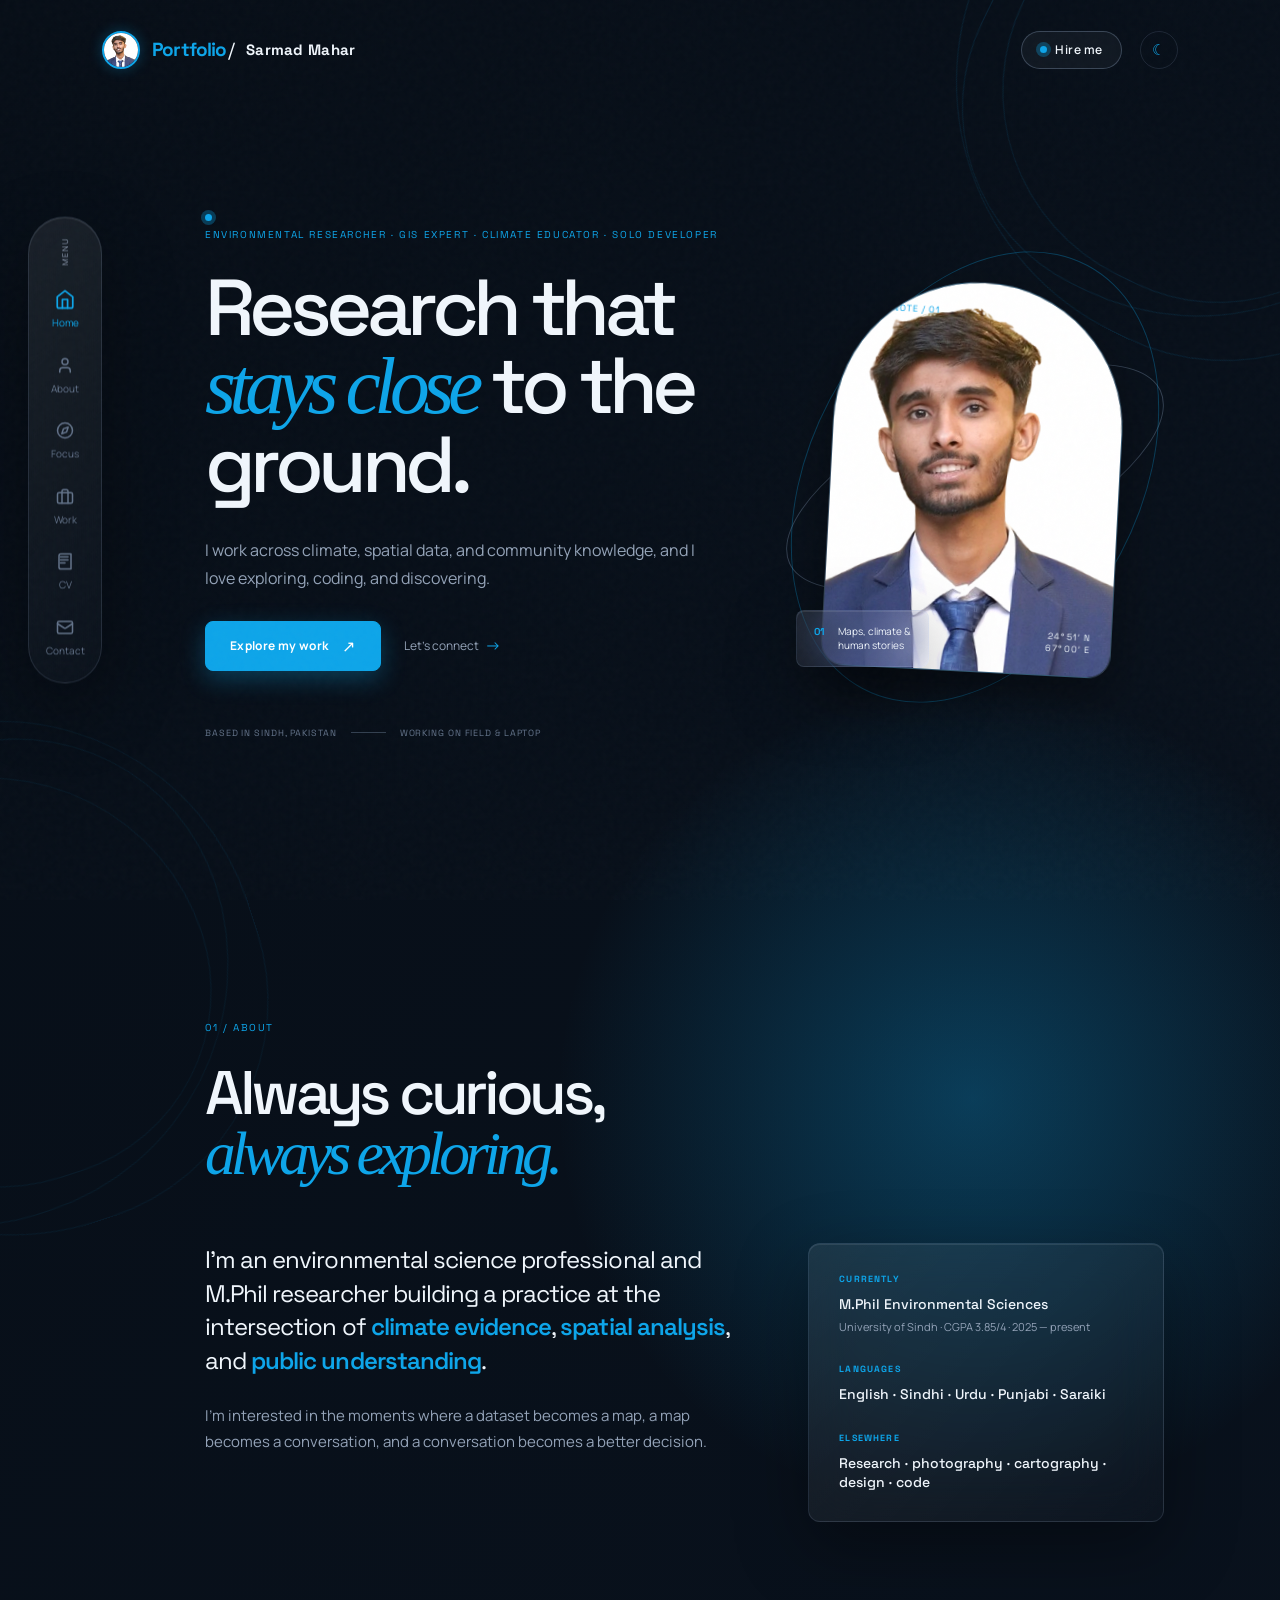
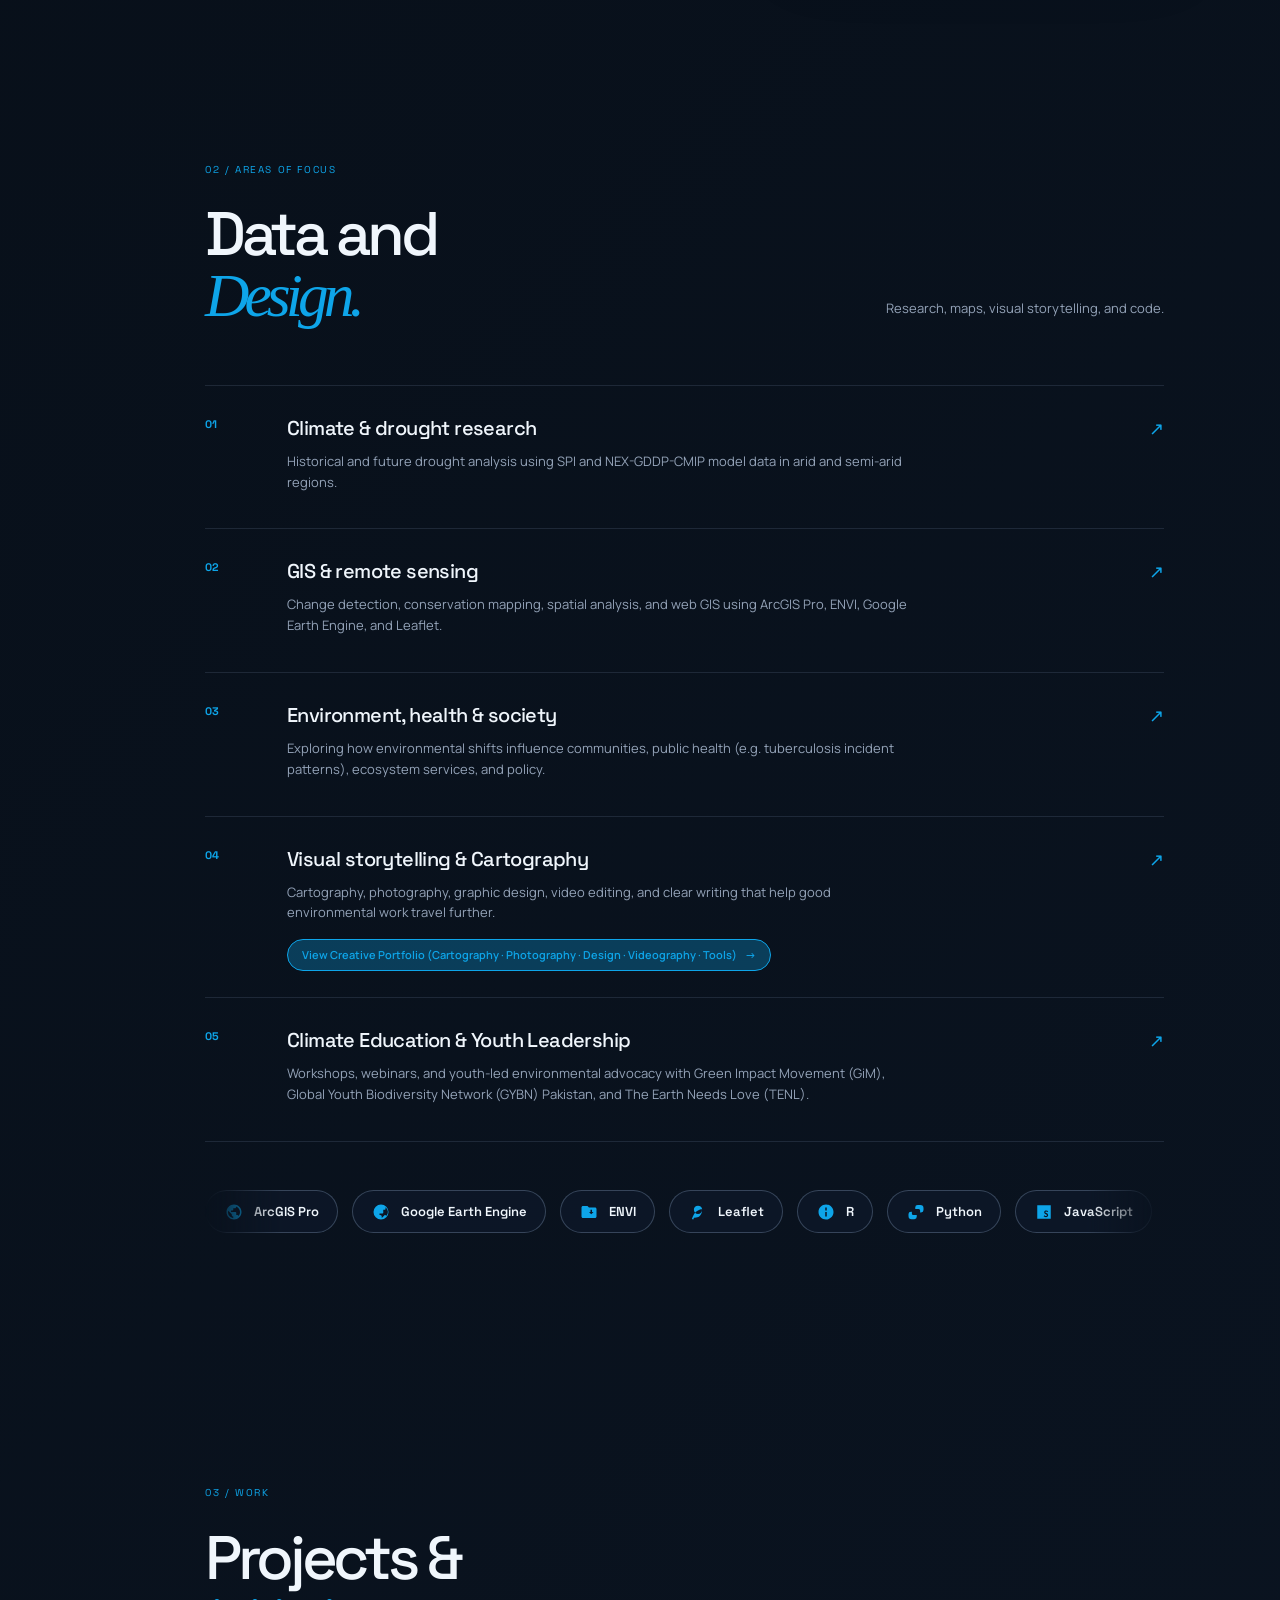
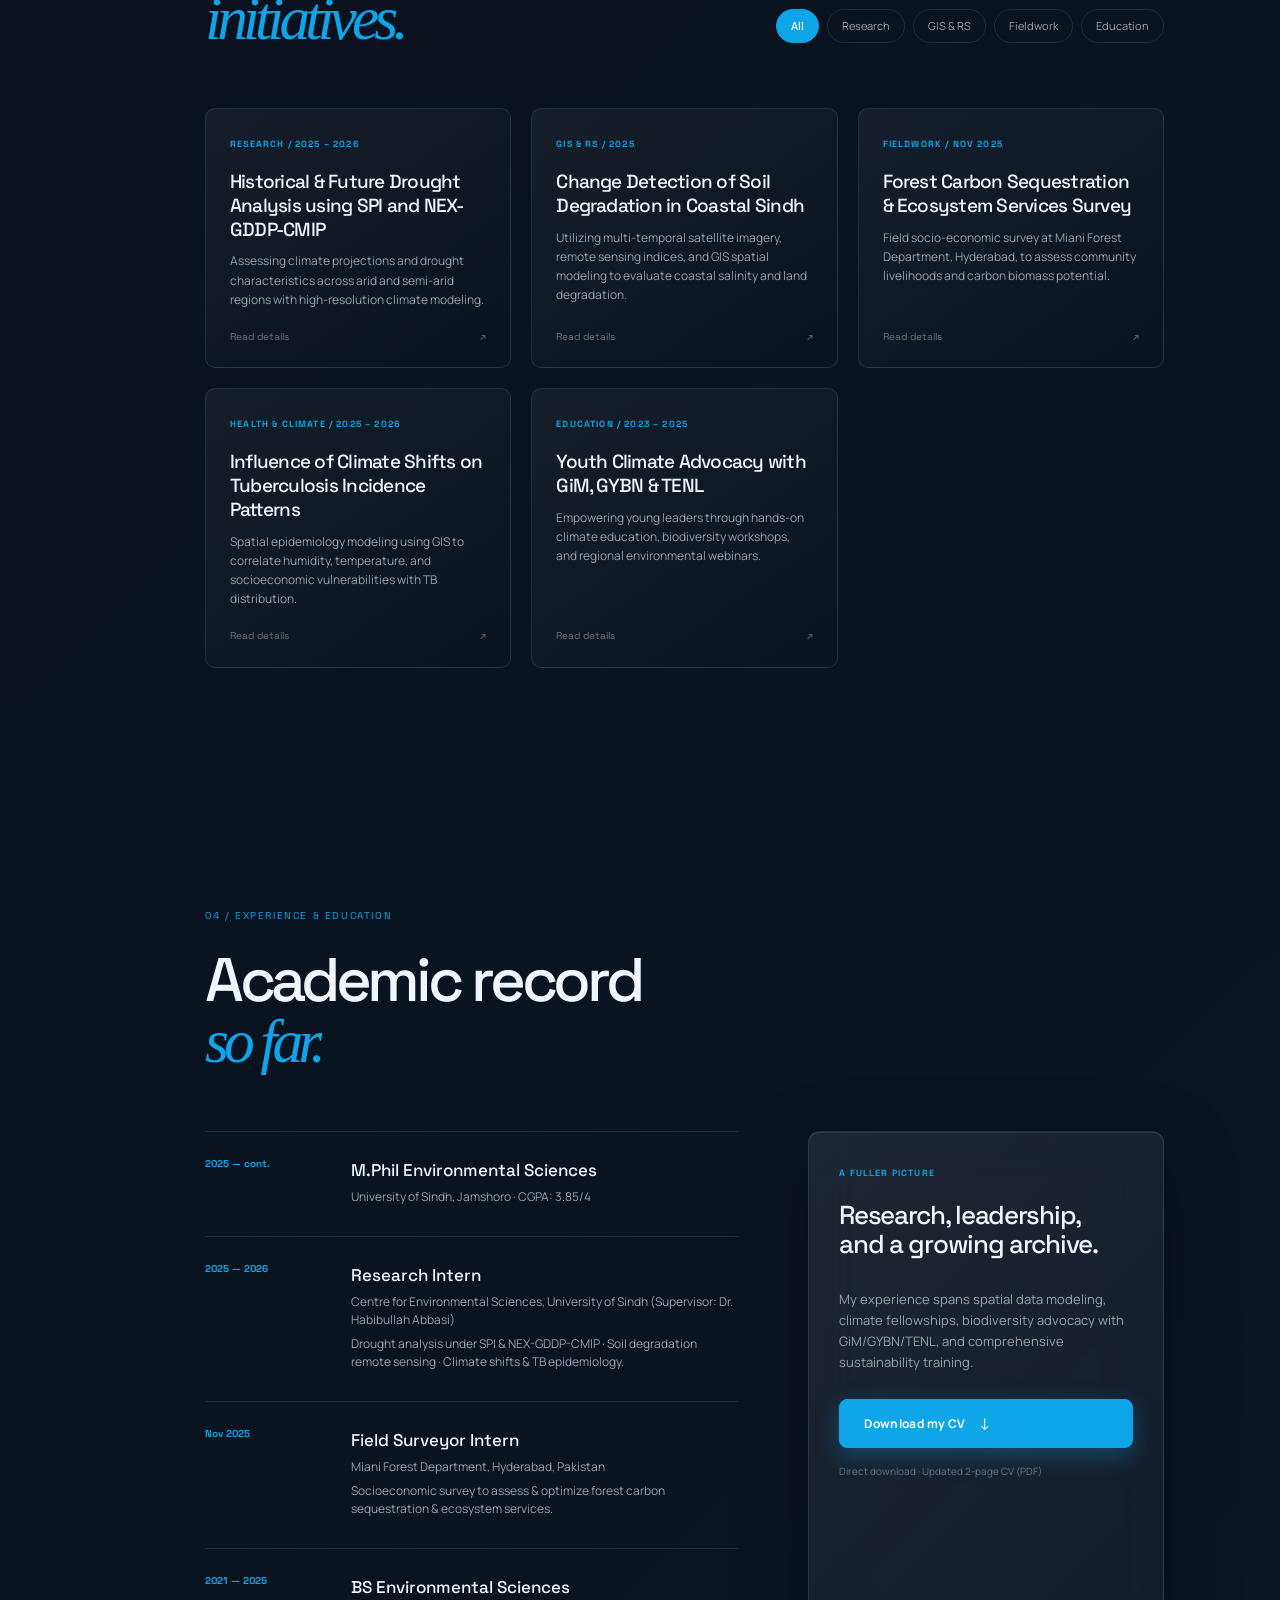
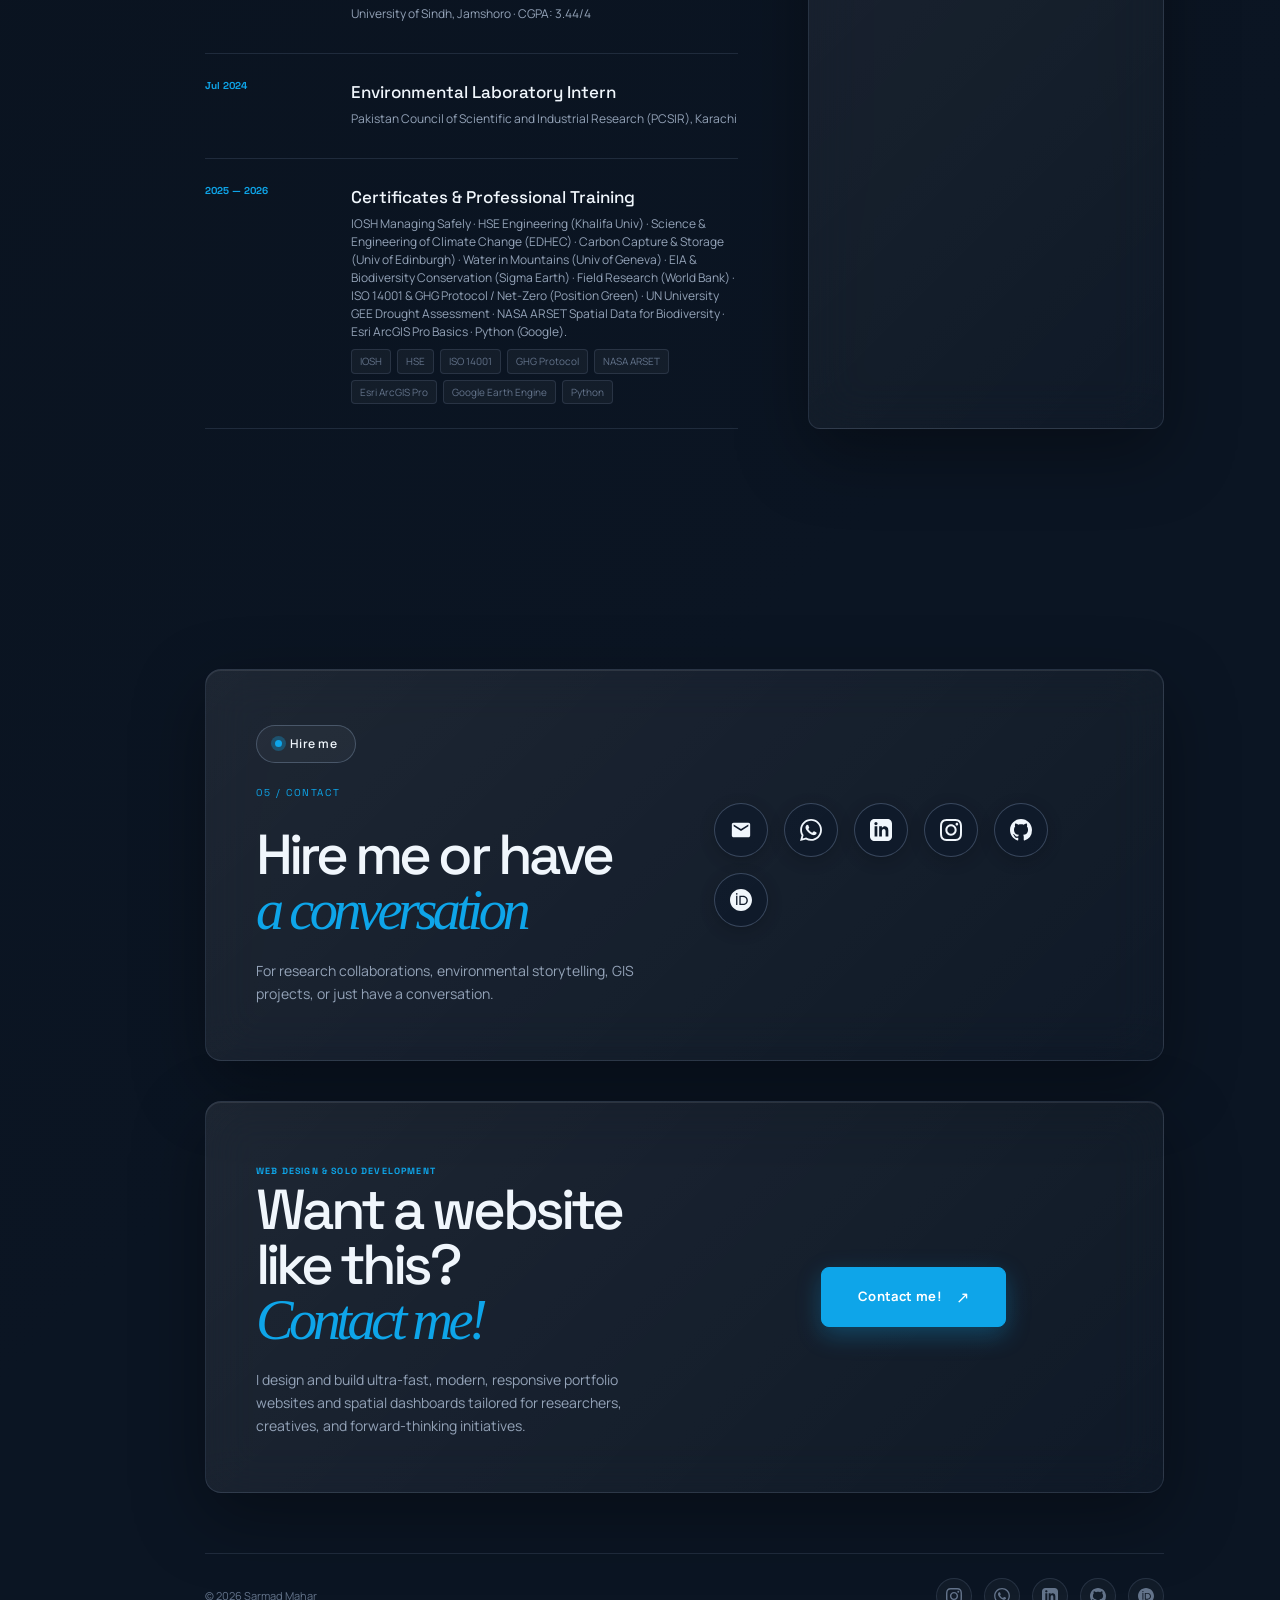
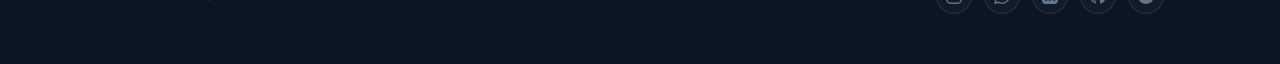
==== Portfolio/index.html @ d43b7111 "Initial commit of portfolio before layout & card updates" ====
<!doctype html>
<html lang="en" data-theme="dark">
<head>
  <meta charset="utf-8" />
  <meta name="viewport" content="width=device-width, initial-scale=1" />
  <meta name="theme-color" content="#070e17" />
  <meta name="description" content="Sarmad Mahar — Environmental Researcher, GIS Expert, Climate Educator & Solo Developer." />
  <meta property="og:title" content="Portfolio — Sarmad Mahar" />
  <meta property="og:description" content="Research, maps, visual storytelling, and code." />
  <meta property="og:type" content="website" />
  <link rel="icon" type="image/png" href="assets/Sarmad_white_bg.png" />
  <link rel="preconnect" href="https://fonts.googleapis.com" />
  <link rel="preconnect" href="https://fonts.gstatic.com" crossorigin />
  <link href="https://fonts.googleapis.com/css2?family=Manrope:wght@400;500;600;700;800&family=Space+Grotesk:wght@400;500;600;700&display=swap" rel="stylesheet" />
  <link rel="stylesheet" href="styles.css" />
  <script defer src="https://cloud.umami.is/script.js" data-website-id="f32231da-c43e-4937-90b1-f5a5cd0eb5b8"></script>
  <title>Portfolio — Sarmad Mahar</title>
</head>
<body>
  <div class="page-noise" aria-hidden="true"></div>
  <div class="contours contours-one" aria-hidden="true"></div>
  <div class="contours contours-two" aria-hidden="true"></div>

  <!-- TOPBAR -->
  <header class="topbar">
    <a class="brand" href="#home" aria-label="Sarmad Mahar Portfolio">
      <img class="brand-avatar" src="assets/Sarmad_white_bg.png" alt="Sarmad Mahar" />
      <span class="brand-mark">Portfolio<span>/</span></span>
      <span class="brand-copy"><strong>Sarmad Mahar</strong></span>
    </a>
    <div class="top-actions">
      <a class="availability" href="#contact"><i></i> Hire me</a>
      <button class="theme-toggle" type="button" aria-label="Switch theme" data-theme-toggle>
        <span class="theme-icon" data-theme-icon>☾</span>
      </button>
    </div>
  </header>

  <!-- LEFT-SIDE FIXED NAVIGATION WITH MODERN ICONS (NO NUMBERS, NO SOCIALS) -->
  <aside class="side-nav glass" aria-label="Primary navigation">
    <span class="nav-caption">Menu</span>
    <!-- HOME -->
    <a href="#home" data-route="home">
      <span class="nav-icon">
        <svg width="18" height="18" viewBox="0 0 24 24" fill="none" stroke="currentColor" stroke-width="2" stroke-linecap="round" stroke-linejoin="round"><path d="m3 9 9-7 9 7v11a2 2 0 0 1-2 2H5a2 2 0 0 1-2-2z"/><polyline points="9 22 9 12 15 12 15 22"/></svg>
      </span>
      <span>Home</span>
    </a>
    <!-- ABOUT -->
    <a href="#about" data-route="about">
      <span class="nav-icon">
        <svg width="18" height="18" viewBox="0 0 24 24" fill="none" stroke="currentColor" stroke-width="2" stroke-linecap="round" stroke-linejoin="round"><path d="M19 21v-2a4 4 0 0 0-4-4H9a4 4 0 0 0-4 4v2"/><circle cx="12" cy="7" r="4"/></svg>
      </span>
      <span>About</span>
    </a>
    <!-- FOCUS -->
    <a href="#focus" data-route="focus">
      <span class="nav-icon">
        <svg width="18" height="18" viewBox="0 0 24 24" fill="none" stroke="currentColor" stroke-width="2" stroke-linecap="round" stroke-linejoin="round"><circle cx="12" cy="12" r="10"/><polygon points="16.24 7.76 14.12 14.12 7.76 16.24 9.88 9.88 16.24 7.76"/></svg>
      </span>
      <span>Focus</span>
    </a>
    <!-- WORK -->
    <a href="#work" data-route="work">
      <span class="nav-icon">
        <svg width="18" height="18" viewBox="0 0 24 24" fill="none" stroke="currentColor" stroke-width="2" stroke-linecap="round" stroke-linejoin="round"><rect width="20" height="14" x="2" y="7" rx="2" ry="2"/><path d="M16 21V5a2 2 0 0 0-2-2h-4a2 2 0 0 0-2 2v16"/></svg>
      </span>
      <span>Work</span>
    </a>
    <!-- CV -->
    <a href="#cv" data-route="cv">
      <span class="nav-icon">
        <svg width="18" height="18" viewBox="0 0 24 24" fill="none" stroke="currentColor" stroke-width="2" stroke-linecap="round" stroke-linejoin="round"><path d="M4 19.5v-15A2.5 2.5 0 0 1 6.5 2H20v20H6.5a2.5 2.5 0 0 1-2.5-2.5Z"/><path d="M6 6h10"/><path d="M6 10h10"/><path d="M6 14h6"/></svg>
      </span>
      <span>CV</span>
    </a>
    <!-- CONTACT -->
    <a href="#contact" data-route="contact">
      <span class="nav-icon">
        <svg width="18" height="18" viewBox="0 0 24 24" fill="none" stroke="currentColor" stroke-width="2" stroke-linecap="round" stroke-linejoin="round"><rect width="20" height="16" x="2" y="4" rx="2"/><path d="m22 7-8.97 5.7a1.94 1.94 0 0 1-2.06 0L2 7"/></svg>
      </span>
      <span>Contact</span>
    </a>
  </aside>

  <main>
    <!-- 00 HERO SECTION -->
    <section id="home" class="section hero-section" data-section="home">
      <div class="hero-copy">
        <p class="eyebrow"><span class="eyebrow-dot"></span> ENVIRONMENTAL RESEARCHER · GIS EXPERT · CLIMATE EDUCATOR · SOLO DEVELOPER</p>
        <h1>Research that<br /><em>stays close</em> to the ground.</h1>
        <p class="hero-lede">I work across climate, spatial data, and community knowledge, and I love exploring, coding, and discovering.</p>
        <div class="hero-actions">
          <a class="button button-primary" href="#about">Explore my work <span>↗</span></a>
          <a class="text-link" href="#contact">Let's connect <span>→</span></a>
        </div>
        <div class="hero-meta">
          <span>Based in Sindh, Pakistan</span>
          <span class="meta-rule"></span>
          <span>Working on field &amp; Laptop</span>
        </div>
      </div>
      <div class="hero-portrait-wrap">
        <div class="hero-orbit orbit-a"></div>
        <div class="hero-orbit orbit-b"></div>
        <div class="portrait-card glass">
          <span class="portrait-label">Field note / 01</span>
          <img src="assets/Sarmad_white_bg.png" alt="Portrait of Sarmad Mahar" />
          <span class="portrait-location">24° 51′ N<br />67° 00′ E</span>
        </div>
        <div class="floating-note glass">
          <span class="note-number">01</span>
          <span>Maps, climate &amp;<br />human stories</span>
        </div>
      </div>
    </section>

    <!-- 01 ABOUT SECTION -->
    <section id="about" class="section about-section" data-section="about">
      <div class="section-heading">
        <p class="eyebrow">01 / About</p>
        <h2>Always curious,<br /><em>always exploring.</em></h2>
      </div>
      <div class="about-grid">
        <div class="about-statement">
          <p class="large-copy">I’m an environmental science professional and M.Phil researcher building a practice at the intersection of <strong>climate evidence</strong>, <strong>spatial analysis</strong>, and <strong>public understanding</strong>.</p>
          <p>I’m interested in the moments where a dataset becomes a map, a map becomes a conversation, and a conversation becomes a better decision.</p>
        </div>
        <div class="about-facts glass">
          <div>
            <span class="fact-label">Currently</span>
            <strong>M.Phil Environmental Sciences</strong>
            <small>University of Sindh · CGPA 3.85/4 · 2025 — present</small>
          </div>
          <div>
            <span class="fact-label">Languages</span>
            <strong>English · Sindhi · Urdu · Punjabi · Saraiki</strong>
          </div>
          <div>
            <span class="fact-label">Elsewhere</span>
            <strong>Research · photography · cartography · design · code</strong>
          </div>
        </div>
      </div>
    </section>

    <!-- 02 AREAS OF FOCUS -->
    <section id="focus" class="section work-section" data-section="focus">
      <div class="section-heading split-heading">
        <div>
          <p class="eyebrow">02 / Areas of focus</p>
          <h2>Data and<br /><em>Design.</em></h2>
        </div>
        <p class="heading-aside">Research, maps, visual storytelling, and code.</p>
      </div>
      <div class="focus-list">
        <article class="focus-row">
          <span class="focus-number">01</span>
          <div>
            <h3>Climate &amp; drought research</h3>
            <p>Historical and future drought analysis using SPI and NEX-GDDP-CMIP model data in arid and semi-arid regions.</p>
          </div>
          <span class="focus-icon">↗</span>
        </article>

        <article class="focus-row">
          <span class="focus-number">02</span>
          <div>
            <h3>GIS &amp; remote sensing</h3>
            <p>Change detection, conservation mapping, spatial analysis, and web GIS using ArcGIS Pro, ENVI, Google Earth Engine, and Leaflet.</p>
          </div>
          <span class="focus-icon">↗</span>
        </article>

        <article class="focus-row">
          <span class="focus-number">03</span>
          <div>
            <h3>Environment, health &amp; society</h3>
            <p>Exploring how environmental shifts influence communities, public health (e.g. tuberculosis incident patterns), ecosystem services, and policy.</p>
          </div>
          <span class="focus-icon">↗</span>
        </article>

        <article class="focus-row">
          <span class="focus-number">04</span>
          <div>
            <h3>Visual storytelling &amp; Cartography</h3>
            <p>Cartography, photography, graphic design, video editing, and clear writing that help good environmental work travel further.</p>
            <a class="creative-hub-pill" href="creative.html">
              <span>View Creative Portfolio (Cartography · Photography · Design · Videography · Tools)</span>
              <span>→</span>
            </a>
          </div>
          <span class="focus-icon">↗</span>
        </article>

        <article class="focus-row">
          <span class="focus-number">05</span>
          <div>
            <h3>Climate Education &amp; Youth Leadership</h3>
            <p>Workshops, webinars, and youth-led environmental advocacy with Green Impact Movement (GiM), Global Youth Biodiversity Network (GYBN) Pakistan, and The Earth Needs Love (TENL).</p>
          </div>
          <span class="focus-icon">↗</span>
        </article>
      </div>

      <!-- TOOLS SLIDING MARQUEE (RIGHT TO LEFT) -->
      <div class="tools-marquee-container">
        <div class="tools-marquee-track">
          <!-- 1st copy of tools -->
          <div class="tool-slide-card"><span class="tool-slide-icon"><svg viewBox="0 0 24 24"><path d="M12 2C6.48 2 2 6.48 2 12s4.48 10 10 10 10-4.48 10-10S17.52 2 12 2zm-1 17.93c-3.95-.49-7-3.85-7-7.93 0-.62.08-1.21.21-1.79L9 15v1c0 1.1.9 2 2 2v1.93zm6.9-2.54c-.26-.81-1-1.39-1.9-1.39h-1v-3c0-.55-.45-1-1-1H8v-2h2c.55 0 1-.45 1-1V7h2c1.1 0 2-.9 2-2v-.41c2.93 1.19 5 4.06 5 7.41 0 2.08-.8 3.97-2.1 5.39z"/></svg></span>ArcGIS Pro</div>
          <div class="tool-slide-card"><span class="tool-slide-icon"><svg viewBox="0 0 24 24"><path d="M12 2a10 10 0 1 0 10 10A10 10 0 0 0 12 2zm1 17.93V18a2 2 0 0 0-2-2h-1v-2h4a1 1 0 0 0 1-1V9h2a1 1 0 0 0 1-1V5.59A8 8 0 0 1 19.36 17c-.6-.73-1.42-1.07-2.36-1.07z"/></svg></span>Google Earth Engine</div>
          <div class="tool-slide-card"><span class="tool-slide-icon"><svg viewBox="0 0 24 24"><path d="M20 6h-8l-2-2H4c-1.1 0-1.99.9-1.99 2L2 18c0 1.1.9 2 2 2h16c1.1 0 2-.9 2-2V8c0-1.1-.9-2-2-2zm-5 9-3-3.01h2V9h2v2.99h2L15 15z"/></svg></span>ENVI</div>
          <div class="tool-slide-card"><span class="tool-slide-icon"><svg viewBox="0 0 24 24"><path d="M17 8C8 10 5.9 16.17 3.82 21.34L5.71 22l1-2.3A9.49 9.49 0 0 0 17 8zm-5 6.5A5.5 5.5 0 0 1 6.5 9 5.5 5.5 0 0 1 12 3.5 5.5 5.5 0 0 1 17.5 9 5.5 5.5 0 0 1 12 14.5z"/></svg></span>Leaflet</div>
          <div class="tool-slide-card"><span class="tool-slide-icon"><svg viewBox="0 0 24 24"><path d="M12 2c5.52 0 10 4.48 10 10s-4.48 10-10 10S2 17.52 2 12 6.48 2 12 2zm1 4h-2v4h2V6zm0 6h-2v6h2v-6z"/></svg></span>R</div>
          <div class="tool-slide-card"><span class="tool-slide-icon"><svg viewBox="0 0 24 24"><path d="M14.25 2.5a3.25 3.25 0 0 0-3.25 3.25v2.25h4.5a2 2 0 0 1 2 2v2.5h1.25a3.25 3.25 0 0 0 3.25-3.25V6.75a4.25 4.25 0 0 0-4.25-4.25h-3.5zm-4.5 19a3.25 3.25 0 0 0 3.25-3.25v-2.25h-4.5a2 2 0 0 1-2-2v-2.5H5.25A3.25 3.25 0 0 0 2 14.75v2.5A4.25 4.25 0 0 0 6.25 21.5h3.5z"/></svg></span>Python</div>
          <div class="tool-slide-card"><span class="tool-slide-icon"><svg viewBox="0 0 24 24"><path d="M3 3h18v18H3V3zm14.5 13.5c0-1.8-1-2.5-2.5-3.1-.9-.4-1.2-.7-1.2-1.2 0-.5.4-.9 1.1-.9.7 0 1.2.3 1.5.8l1.3-.9c-.6-.9-1.5-1.3-2.8-1.3-1.6 0-2.6.9-2.6 2.3 0 1.5 1 2.2 2.3 2.7.9.4 1.4.8 1.4 1.4 0 .7-.6 1.1-1.4 1.1-.9 0-1.5-.4-1.9-1.2l-1.3.8c.6 1.3 1.8 1.9 3.2 1.9 1.8 0 2.9-1.1 2.9-2.5zM8.5 16.5c.3.5.7.8 1.2.8.6 0 1-.4 1-1.3V10h1.6v6c0 1.8-1.1 2.6-2.6 2.6-1.1 0-2-.5-2.5-1.4l1.3-.7z"/></svg></span>JavaScript</div>
          <div class="tool-slide-card"><span class="tool-slide-icon"><svg viewBox="0 0 24 24"><circle cx="12" cy="12" r="10"/><path d="M12 6a6 6 0 0 0-6 6c0 3.31 2.69 6 6 6s6-2.69 6-6a6 6 0 0 0-6-6zm0 10a4 4 0 1 1 0-8 4 4 0 0 1 0 8z" fill="#070e17"/></svg></span>Canva</div>
          <div class="tool-slide-card"><span class="tool-slide-icon"><svg viewBox="0 0 24 24"><path d="M8 2h4a4 4 0 0 1 4 4v0a4 4 0 0 1-4 4H8zm0 8h4a4 4 0 0 1 4 4v0a4 4 0 0 1-4 4H8zm0 8a4 4 0 0 1-4-4v0a4 4 0 0 1 4-4h4v4a4 4 0 0 1-4 4z"/></svg></span>Figma</div>
          <div class="tool-slide-card"><span class="tool-slide-icon"><svg viewBox="0 0 24 24"><path d="m19 12-7-7-7 7 1.4 1.4L11 8.8V20h2V8.8l4.6 4.6L19 12z"/></svg></span>Stitch</div>
          <div class="tool-slide-card"><span class="tool-slide-icon"><svg viewBox="0 0 24 24"><path d="M18 4l2 4h-3l-2-4h-2l2 4h-3l-2-4H8l2 4H7L5 4H4c-1.1 0-2 .9-2 2v12c0 1.1.9 2 2 2h16c1.1 0 2-.9 2-2V4h-4z"/></svg></span>CapCut</div>
          <div class="tool-slide-card"><span class="tool-slide-icon"><svg viewBox="0 0 24 24"><path d="M19 3H5c-1.1 0-2 .9-2 2v14c0 1.1.9 2 2 2h14c1.1 0 2-.9 2-2V5c0-1.1-.9-2-2-2zm-9.5 8.5c0 .83-.67 1.5-1.5 1.5H6.5V9H8c.83 0 1.5.67 1.5 1.5v1zm8 2.5h-1.5v-1.5c0-.83-.67-1.5-1.5-1.5s-1.5.67-1.5 1.5V14H13v-5h1.5v1.2c.4-.7 1.2-1.2 2-1.2 1.4 0 2.5 1.1 2.5 2.5V14z"/></svg></span>Premiere Pro</div>

          <!-- 2nd duplicated copy for seamless infinite loop -->
          <div class="tool-slide-card"><span class="tool-slide-icon"><svg viewBox="0 0 24 24"><path d="M12 2C6.48 2 2 6.48 2 12s4.48 10 10 10 10-4.48 10-10S17.52 2 12 2zm-1 17.93c-3.95-.49-7-3.85-7-7.93 0-.62.08-1.21.21-1.79L9 15v1c0 1.1.9 2 2 2v1.93zm6.9-2.54c-.26-.81-1-1.39-1.9-1.39h-1v-3c0-.55-.45-1-1-1H8v-2h2c.55 0 1-.45 1-1V7h2c1.1 0 2-.9 2-2v-.41c2.93 1.19 5 4.06 5 7.41 0 2.08-.8 3.97-2.1 5.39z"/></svg></span>ArcGIS Pro</div>
          <div class="tool-slide-card"><span class="tool-slide-icon"><svg viewBox="0 0 24 24"><path d="M12 2a10 10 0 1 0 10 10A10 10 0 0 0 12 2zm1 17.93V18a2 2 0 0 0-2-2h-1v-2h4a1 1 0 0 0 1-1V9h2a1 1 0 0 0 1-1V5.59A8 8 0 0 1 19.36 17c-.6-.73-1.42-1.07-2.36-1.07z"/></svg></span>Google Earth Engine</div>
          <div class="tool-slide-card"><span class="tool-slide-icon"><svg viewBox="0 0 24 24"><path d="M20 6h-8l-2-2H4c-1.1 0-1.99.9-1.99 2L2 18c0 1.1.9 2 2 2h16c1.1 0 2-.9 2-2V8c0-1.1-.9-2-2-2zm-5 9-3-3.01h2V9h2v2.99h2L15 15z"/></svg></span>ENVI</div>
          <div class="tool-slide-card"><span class="tool-slide-icon"><svg viewBox="0 0 24 24"><path d="M17 8C8 10 5.9 16.17 3.82 21.34L5.71 22l1-2.3A9.49 9.49 0 0 0 17 8zm-5 6.5A5.5 5.5 0 0 1 6.5 9 5.5 5.5 0 0 1 12 3.5 5.5 5.5 0 0 1 17.5 9 5.5 5.5 0 0 1 12 14.5z"/></svg></span>Leaflet</div>
          <div class="tool-slide-card"><span class="tool-slide-icon"><svg viewBox="0 0 24 24"><path d="M12 2c5.52 0 10 4.48 10 10s-4.48 10-10 10S2 17.52 2 12 6.48 2 12 2zm1 4h-2v4h2V6zm0 6h-2v6h2v-6z"/></svg></span>R</div>
          <div class="tool-slide-card"><span class="tool-slide-icon"><svg viewBox="0 0 24 24"><path d="M14.25 2.5a3.25 3.25 0 0 0-3.25 3.25v2.25h4.5a2 2 0 0 1 2 2v2.5h1.25a3.25 3.25 0 0 0 3.25-3.25V6.75a4.25 4.25 0 0 0-4.25-4.25h-3.5zm-4.5 19a3.25 3.25 0 0 0 3.25-3.25v-2.25h-4.5a2 2 0 0 1-2-2v-2.5H5.25A3.25 3.25 0 0 0 2 14.75v2.5A4.25 4.25 0 0 0 6.25 21.5h3.5z"/></svg></span>Python</div>
          <div class="tool-slide-card"><span class="tool-slide-icon"><svg viewBox="0 0 24 24"><path d="M3 3h18v18H3V3zm14.5 13.5c0-1.8-1-2.5-2.5-3.1-.9-.4-1.2-.7-1.2-1.2 0-.5.4-.9 1.1-.9.7 0 1.2.3 1.5.8l1.3-.9c-.6-.9-1.5-1.3-2.8-1.3-1.6 0-2.6.9-2.6 2.3 0 1.5 1 2.2 2.3 2.7.9.4 1.4.8 1.4 1.4 0 .7-.6 1.1-1.4 1.1-.9 0-1.5-.4-1.9-1.2l-1.3.8c.6 1.3 1.8 1.9 3.2 1.9 1.8 0 2.9-1.1 2.9-2.5zM8.5 16.5c.3.5.7.8 1.2.8.6 0 1-.4 1-1.3V10h1.6v6c0 1.8-1.1 2.6-2.6 2.6-1.1 0-2-.5-2.5-1.4l1.3-.7z"/></svg></span>JavaScript</div>
          <div class="tool-slide-card"><span class="tool-slide-icon"><svg viewBox="0 0 24 24"><circle cx="12" cy="12" r="10"/><path d="M12 6a6 6 0 0 0-6 6c0 3.31 2.69 6 6 6s6-2.69 6-6a6 6 0 0 0-6-6zm0 10a4 4 0 1 1 0-8 4 4 0 0 1 0 8z" fill="#070e17"/></svg></span>Canva</div>
          <div class="tool-slide-card"><span class="tool-slide-icon"><svg viewBox="0 0 24 24"><path d="M8 2h4a4 4 0 0 1 4 4v0a4 4 0 0 1-4 4H8zm0 8h4a4 4 0 0 1 4 4v0a4 4 0 0 1-4 4H8zm0 8a4 4 0 0 1-4-4v0a4 4 0 0 1 4-4h4v4a4 4 0 0 1-4 4z"/></svg></span>Figma</div>
          <div class="tool-slide-card"><span class="tool-slide-icon"><svg viewBox="0 0 24 24"><path d="m19 12-7-7-7 7 1.4 1.4L11 8.8V20h2V8.8l4.6 4.6L19 12z"/></svg></span>Stitch</div>
          <div class="tool-slide-card"><span class="tool-slide-icon"><svg viewBox="0 0 24 24"><path d="M18 4l2 4h-3l-2-4h-2l2 4h-3l-2-4H8l2 4H7L5 4H4c-1.1 0-2 .9-2 2v12c0 1.1.9 2 2 2h16c1.1 0 2-.9 2-2V4h-4z"/></svg></span>CapCut</div>
          <div class="tool-slide-card"><span class="tool-slide-icon"><svg viewBox="0 0 24 24"><path d="M19 3H5c-1.1 0-2 .9-2 2v14c0 1.1.9 2 2 2h14c1.1 0 2-.9 2-2V5c0-1.1-.9-2-2-2zm-9.5 8.5c0 .83-.67 1.5-1.5 1.5H6.5V9H8c.83 0 1.5.67 1.5 1.5v1zm8 2.5h-1.5v-1.5c0-.83-.67-1.5-1.5-1.5s-1.5.67-1.5 1.5V14H13v-5h1.5v1.2c.4-.7 1.2-1.2 2-1.2 1.4 0 2.5 1.1 2.5 2.5V14z"/></svg></span>Premiere Pro</div>
        </div>
      </div>
    </section>

    <!-- 03 WORK (PREVIOUSLY FIELD NOTES) -->
    <section id="work" class="section blog-section" data-section="work">
      <div class="section-heading split-heading">
        <div>
          <p class="eyebrow">03 / Work</p>
          <h2>Projects &amp;<br /><em>initiatives.</em></h2>
        </div>
        <div class="blog-controls">
          <button class="filter active" data-filter="all">All</button>
          <button class="filter" data-filter="research">Research</button>
          <button class="filter" data-filter="gis">GIS &amp; RS</button>
          <button class="filter" data-filter="fieldwork">Fieldwork</button>
          <button class="filter" data-filter="education">Education</button>
        </div>
      </div>
      <div class="blog-grid" data-blog-grid></div>
      <div class="blog-empty" data-blog-empty hidden>No projects in this collection yet.</div>
    </section>

    <!-- 04 ACADEMIC RECORD & EXPERIENCE -->
    <section id="cv" class="section cv-section" data-section="cv">
      <div class="section-heading">
        <p class="eyebrow">04 / Experience &amp; education</p>
        <h2>Academic record<br /><em>so far.</em></h2>
      </div>
      <div class="cv-grid">
        <div class="timeline">
          <div class="timeline-item">
            <span class="timeline-date">2025 — cont.</span>
            <div>
              <h3>M.Phil Environmental Sciences</h3>
              <p>University of Sindh, Jamshoro · CGPA: 3.85/4</p>
            </div>
          </div>
          <div class="timeline-item">
            <span class="timeline-date">2025 — 2026</span>
            <div>
              <h3>Research Intern</h3>
              <p>Centre for Environmental Sciences, University of Sindh (Supervisor: Dr. Habibullah Abbasi)</p>
              <p>Drought analysis under SPI &amp; NEX-GDDP-CMIP · Soil degradation remote sensing · Climate shifts &amp; TB epidemiology.</p>
            </div>
          </div>
          <div class="timeline-item">
            <span class="timeline-date">Nov 2025</span>
            <div>
              <h3>Field Surveyor Intern</h3>
              <p>Miani Forest Department, Hyderabad, Pakistan</p>
              <p>Socioeconomic survey to assess &amp; optimize forest carbon sequestration &amp; ecosystem services.</p>
            </div>
          </div>
          <div class="timeline-item">
            <span class="timeline-date">2021 — 2025</span>
            <div>
              <h3>BS Environmental Sciences</h3>
              <p>University of Sindh, Jamshoro · CGPA: 3.44/4</p>
            </div>
          </div>
          <div class="timeline-item">
            <span class="timeline-date">Jul 2024</span>
            <div>
              <h3>Environmental Laboratory Intern</h3>
              <p>Pakistan Council of Scientific and Industrial Research (PCSIR), Karachi</p>
            </div>
          </div>
          <div class="timeline-item">
            <span class="timeline-date">2025 — 2026</span>
            <div>
              <h3>Certificates &amp; Professional Training</h3>
              <p>IOSH Managing Safely · HSE Engineering (Khalifa Univ) · Science &amp; Engineering of Climate Change (EDHEC) · Carbon Capture &amp; Storage (Univ of Edinburgh) · Water in Mountains (Univ of Geneva) · EIA &amp; Biodiversity Conservation (Sigma Earth) · Field Research (World Bank) · ISO 14001 &amp; GHG Protocol / Net-Zero (Position Green) · UN University GEE Drought Assessment · NASA ARSET Spatial Data for Biodiversity · Esri ArcGIS Pro Basics · Python (Google).</p>
              <div class="timeline-tags">
                <span class="timeline-tag">IOSH</span>
                <span class="timeline-tag">HSE</span>
                <span class="timeline-tag">ISO 14001</span>
                <span class="timeline-tag">GHG Protocol</span>
                <span class="timeline-tag">NASA ARSET</span>
                <span class="timeline-tag">Esri ArcGIS Pro</span>
                <span class="timeline-tag">Google Earth Engine</span>
                <span class="timeline-tag">Python</span>
              </div>
            </div>
          </div>
        </div>

        <div class="cv-card glass">
          <span class="card-kicker">A fuller picture</span>
          <h3>Research, leadership,<br />and a growing archive.</h3>
          <p>My experience spans spatial data modeling, climate fellowships, biodiversity advocacy with GiM/GYBN/TENL, and comprehensive sustainability training.</p>
          <a class="button button-primary" href="assets/Sarmad_Mahar_CV.pdf" download="Sarmad_Mahar_CV.pdf" target="_blank">Download my CV <span>↓</span></a>
          <span class="cv-note">Direct download · Updated 2-page CV (PDF)</span>
        </div>
      </div>
    </section>

    <!-- 05 CONTACT SECTION -->
    <section id="contact" class="section contact-section" data-section="contact">
      <div class="contact-panel glass">
        <div>
          <div style="margin-bottom: 22px;">
            <a class="availability" href="mailto:sarmadmaharofficial@gmail.com"><i></i> Hire me</a>
          </div>
          <p class="eyebrow">05 / Contact</p>
          <h2>Hire me or have<br /><em>a conversation</em></h2>
          <p class="contact-copy">For research collaborations, environmental storytelling, GIS projects, or just have a conversation.</p>
        </div>
        <!-- ICON-ONLY SOCIAL DOCK (NO TEXT) -->
        <div class="social-icons-dock">
          <!-- EMAIL -->
          <a class="social-circle-btn" href="mailto:sarmadmaharofficial@gmail.com" title="Email: sarmadmaharofficial@gmail.com" aria-label="Email">
            <svg viewBox="0 0 24 24"><path d="M20 4H4c-1.1 0-1.99.9-1.99 2L2 18c0 1.1.9 2 2 2h16c1.1 0 2-.9 2-2V6c0-1.1-.9-2-2-2zm0 4l-8 5-8-5V6l8 5 8-5v2z"/></svg>
          </a>
          <!-- WHATSAPP -->
          <a class="social-circle-btn" href="https://wa.me/923052676986" target="_blank" rel="noreferrer" title="WhatsApp: +92 305 267 6986" aria-label="WhatsApp">
            <svg viewBox="0 0 24 24"><path d="M.057 24l1.687-6.163c-1.041-1.804-1.588-3.849-1.587-5.946.003-6.556 5.338-11.891 11.893-11.891 3.181.001 6.167 1.24 8.413 3.488 2.245 2.248 3.481 5.236 3.48 8.414-.003 6.557-5.338 11.892-11.893 11.892-1.99-.001-3.951-.5-5.688-1.448l-6.305 1.654zm6.597-3.807c1.676.995 3.276 1.591 5.392 1.592 5.448 0 9.886-4.434 9.889-9.885.002-5.462-4.415-9.89-9.881-9.892-5.452 0-9.887 4.434-9.889 9.884-.001 2.225.651 3.891 1.746 5.634l-.999 3.648 3.742-.981zm11.387-5.464c-.074-.124-.272-.198-.57-.347-.297-.149-1.758-.868-2.031-.967-.272-.099-.47-.149-.669.149-.198.297-.768.967-.941 1.165-.173.198-.347.223-.644.074-.297-.149-1.255-.462-2.39-1.475-.883-.788-1.48-1.761-1.653-2.059-.173-.297-.018-.458.13-.606.134-.133.297-.347.446-.521.151-.172.2-.296.3-.495.099-.198.05-.372-.025-.521-.075-.148-.669-1.611-.916-2.206-.242-.579-.487-.501-.669-.51l-.57-.01c-.198 0-.52.074-.792.372s-1.04 1.016-1.04 2.479 1.065 2.876 1.213 3.074c.149.198 2.095 3.2 5.076 4.487.709.306 1.263.489 1.694.626.712.226 1.36.194 1.872.118.571-.085 1.758-.719 2.006-1.413.248-.695.248-1.29.173-1.414z"/></svg>
          </a>
          <!-- LINKEDIN -->
          <a class="social-circle-btn" href="https://www.linkedin.com/in/sarmadmahar/" target="_blank" rel="noreferrer" title="LinkedIn: Sarmad Mahar" aria-label="LinkedIn">
            <svg viewBox="0 0 24 24"><path d="M19 0h-14c-2.761 0-5 2.239-5 5v14c0 2.761 2.239 5 5 5h14c2.762 0 5-2.239 5-5v-14c0-2.761-2.238-5-5-5zm-11 19h-3v-11h3v11zm-1.5-12.268c-.966 0-1.75-.79-1.75-1.764s.784-1.764 1.75-1.764 1.75.79 1.75 1.764-.783 1.764-1.75 1.764zm13.5 12.268h-3v-5.604c0-3.368-4-3.113-4 0v5.604h-3v-11h3v1.765c1.396-2.586 7-2.777 7 2.476v6.759z"/></svg>
          </a>
          <!-- INSTAGRAM -->
          <a class="social-circle-btn" href="https://www.instagram.com/sarmadcaptures/" target="_blank" rel="noreferrer" title="Instagram: @sarmadcaptures" aria-label="Instagram">
            <svg viewBox="0 0 24 24"><path d="M12 2.163c3.204 0 3.584.012 4.85.07 3.252.148 4.771 1.691 4.919 4.919.058 1.265.069 1.645.069 4.849 0 3.205-.012 3.584-.069 4.849-.149 3.225-1.664 4.771-4.919 4.919-1.266.058-1.644.07-4.85.07-3.204 0-3.584-.012-4.849-.07-3.26-.149-4.771-1.699-4.919-4.92-.058-1.265-.07-1.644-.07-4.849 0-3.204.013-3.583.07-4.849.149-3.227 1.664-4.771 4.919-4.919 1.266-.057 1.645-.069 4.849-.069zm0-2.163c-3.259 0-3.667.014-4.947.072-4.358.2-6.78 2.618-6.98 6.98-.059 1.281-.073 1.689-.073 4.948 0 3.259.014 3.668.072 4.948.2 4.358 2.618 6.78 6.98 6.98 1.281.058 1.689.072 4.948.072 3.259 0 3.668-.014 4.948-.072 4.354-.2 6.782-2.618 6.979-6.98.059-1.28.073-1.689.073-4.948 0-3.259-.014-3.667-.072-4.947-.196-4.354-2.617-6.78-6.979-6.98-1.281-.059-1.69-.073-4.949-.073zm0 5.838c-3.403 0-6.162 2.759-6.162 6.162s2.759 6.163 6.162 6.163 6.162-2.759 6.162-6.163c0-3.403-2.759-6.162-6.162-6.162zm0 10.162c-2.209 0-4-1.79-4-4 0-2.209 1.791-4 4-4s4 1.791 4 4c0 2.21-1.791 4-4 4zm6.406-11.845c-.796 0-1.441.645-1.441 1.44s.645 1.44 1.441 1.44c.795 0 1.439-.645 1.439-1.44s-.644-1.44-1.439-1.44z"/></svg>
          </a>
          <!-- GITHUB -->
          <a class="social-circle-btn" href="https://github.com/sarmad-mahar" target="_blank" rel="noreferrer" title="GitHub: sarmad-mahar" aria-label="GitHub">
            <svg viewBox="0 0 24 24"><path d="M12 0C5.37 0 0 5.37 0 12c0 5.31 3.435 9.795 8.205 11.385.6.105.825-.255.825-.57 0-.285-.015-1.23-.015-2.235-3.015.555-3.795-.735-4.035-1.41-.135-.345-.72-1.41-1.23-1.695-.42-.225-1.02-.78-.015-.795.945-.015 1.62.87 1.845 1.23 1.08 1.815 2.805 1.305 3.495.99.105-.78.42-1.305.765-1.605-2.67-.3-5.46-1.335-5.46-5.925 0-1.305.465-2.385 1.23-3.225-.12-.3-.54-1.53.12-3.18 0 0 1.005-.315 3.3 1.23.96-.27 1.98-.405 3-.405s2.04.135 3 .405c2.295-1.56 3.3-1.23 3.3-1.23.66 1.65.24 2.88.12 3.18.765.84 1.23 1.905 1.23 3.225 0 4.605-2.805 5.625-5.475 5.925.435.375.81 1.095.81 2.22 0 1.605-.015 2.895-.015 3.3 0 .315.225.69.825.57A12.02 12.02 0 0024 12c0-6.63-5.37-12-12-12z"/></svg>
          </a>
          <!-- ORCID (FROM ASSETS/ORCID.SVG) -->
          <a class="social-circle-btn" href="https://orcid.org/0009-0003-9533-2357" target="_blank" rel="noreferrer" title="ORCID: 0009-0003-9533-2357" aria-label="ORCID">
            <svg viewBox="0 0 32 32"><path d="M16 0c-8.839 0-16 7.161-16 16s7.161 16 16 16c8.839 0 16-7.161 16-16s-7.161-16-16-16zM9.823 5.839c0.704 0 1.265 0.573 1.265 1.26 0 0.688-0.561 1.265-1.265 1.265-0.692-0.004-1.26-0.567-1.26-1.265 0-0.697 0.563-1.26 1.26-1.26zM8.864 9.885h1.923v13.391h-1.923zM13.615 9.885h5.197c4.948 0 7.125 3.541 7.125 6.703 0 3.439-2.687 6.699-7.099 6.699h-5.224zM15.536 11.625v9.927h3.063c4.365 0 5.365-3.312 5.365-4.964 0-2.687-1.713-4.963-5.464-4.963z"/></svg>
          </a>
        </div>
      </div>

      <!-- WEBSITE INQUIRY CARD (MATCHING THE CONTACT PANEL STYLING) -->
      <div class="contact-panel glass" style="margin-top: 40px;">
        <div>
          <span class="card-kicker">Web Design &amp; Solo Development</span>
          <h2>Want a website like this?<br /><em>Contact me!</em></h2>
          <p class="contact-copy">I design and build ultra-fast, modern, responsive portfolio websites and spatial dashboards tailored for researchers, creatives, and forward-thinking initiatives.</p>
        </div>
        <div style="display: flex; align-items: center; justify-content: center;">
          <a class="button button-primary" style="padding: 18px 36px; font-size: 13px;" href="mailto:sarmadmaharofficial@gmail.com?subject=Website%20Inquiry%20from%20Portfolio">
            Contact me! <span>↗</span>
          </a>
        </div>
      </div>

      <!-- FOOTER -->
      <footer>
        <span>© 2026 Sarmad Mahar</span>
        <div class="footer-socials">
          <a class="footer-social-btn" href="https://www.instagram.com/sarmadcaptures/" target="_blank" rel="noreferrer" aria-label="Instagram">
            <svg viewBox="0 0 24 24"><path d="M12 2.163c3.204 0 3.584.012 4.85.07 3.252.148 4.771 1.691 4.919 4.919.058 1.265.069 1.645.069 4.849 0 3.205-.012 3.584-.069 4.849-.149 3.225-1.664 4.771-4.919 4.919-1.266.058-1.644.07-4.85.07-3.204 0-3.584-.012-4.849-.07-3.26-.149-4.771-1.699-4.919-4.92-.058-1.265-.07-1.644-.07-4.849 0-3.204.013-3.583.07-4.849.149-3.227 1.664-4.771 4.919-4.919 1.266-.057 1.645-.069 4.849-.069zm0-2.163c-3.259 0-3.667.014-4.947.072-4.358.2-6.78 2.618-6.98 6.98-.059 1.281-.073 1.689-.073 4.948 0 3.259.014 3.668.072 4.948.2 4.358 2.618 6.78 6.98 6.98 1.281.058 1.689.072 4.948.072 3.259 0 3.668-.014 4.948-.072 4.354-.2 6.782-2.618 6.979-6.98.059-1.28.073-1.689.073-4.948 0-3.259-.014-3.667-.072-4.947-.196-4.354-2.617-6.78-6.979-6.98-1.281-.059-1.69-.073-4.949-.073zm0 5.838c-3.403 0-6.162 2.759-6.162 6.162s2.759 6.163 6.162 6.163 6.162-2.759 6.162-6.163c0-3.403-2.759-6.162-6.162-6.162zm0 10.162c-2.209 0-4-1.79-4-4 0-2.209 1.791-4 4-4s4 1.791 4 4c0 2.21-1.791 4-4 4zm6.406-11.845c-.796 0-1.441.645-1.441 1.44s.645 1.44 1.441 1.44c.795 0 1.439-.645 1.439-1.44s-.644-1.44-1.439-1.44z"/></svg>
          </a>
          <a class="footer-social-btn" href="https://wa.me/923052676986" target="_blank" rel="noreferrer" aria-label="WhatsApp">
            <svg viewBox="0 0 24 24"><path d="M.057 24l1.687-6.163c-1.041-1.804-1.588-3.849-1.587-5.946.003-6.556 5.338-11.891 11.893-11.891 3.181.001 6.167 1.24 8.413 3.488 2.245 2.248 3.481 5.236 3.48 8.414-.003 6.557-5.338 11.892-11.893 11.892-1.99-.001-3.951-.5-5.688-1.448l-6.305 1.654zm6.597-3.807c1.676.995 3.276 1.591 5.392 1.592 5.448 0 9.886-4.434 9.889-9.885.002-5.462-4.415-9.89-9.881-9.892-5.452 0-9.887 4.434-9.889 9.884-.001 2.225.651 3.891 1.746 5.634l-.999 3.648 3.742-.981zm11.387-5.464c-.074-.124-.272-.198-.57-.347-.297-.149-1.758-.868-2.031-.967-.272-.099-.47-.149-.669.149-.198.297-.768.967-.941 1.165-.173.198-.347.223-.644.074-.297-.149-1.255-.462-2.39-1.475-.883-.788-1.48-1.761-1.653-2.059-.173-.297-.018-.458.13-.606.134-.133.297-.347.446-.521.151-.172.2-.296.3-.495.099-.198.05-.372-.025-.521-.075-.148-.669-1.611-.916-2.206-.242-.579-.487-.501-.669-.51l-.57-.01c-.198 0-.52.074-.792.372s-1.04 1.016-1.04 2.479 1.065 2.876 1.213 3.074c.149.198 2.095 3.2 5.076 4.487.709.306 1.263.489 1.694.626.712.226 1.36.194 1.872.118.571-.085 1.758-.719 2.006-1.413.248-.695.248-1.29.173-1.414z"/></svg>
          </a>
          <a class="footer-social-btn" href="https://www.linkedin.com/in/sarmadmahar/" target="_blank" rel="noreferrer" aria-label="LinkedIn">
            <svg viewBox="0 0 24 24"><path d="M19 0h-14c-2.761 0-5 2.239-5 5v14c0 2.761 2.239 5 5 5h14c2.762 0 5-2.239 5-5v-14c0-2.761-2.238-5-5-5zm-11 19h-3v-11h3v11zm-1.5-12.268c-.966 0-1.75-.79-1.75-1.764s.784-1.764 1.75-1.764 1.75.79 1.75 1.764-.783 1.764-1.75 1.764zm13.5 12.268h-3v-5.604c0-3.368-4-3.113-4 0v5.604h-3v-11h3v1.765c1.396-2.586 7-2.777 7 2.476v6.759z"/></svg>
          </a>
          <a class="footer-social-btn" href="https://github.com/sarmad-mahar" target="_blank" rel="noreferrer" aria-label="GitHub">
            <svg viewBox="0 0 24 24"><path d="M12 0C5.37 0 0 5.37 0 12c0 5.31 3.435 9.795 8.205 11.385.6.105.825-.255.825-.57 0-.285-.015-1.23-.015-2.235-3.015.555-3.795-.735-4.035-1.41-.135-.345-.72-1.41-1.23-1.695-.42-.225-1.02-.78-.015-.795.945-.015 1.62.87 1.845 1.23 1.08 1.815 2.805 1.305 3.495.99.105-.78.42-1.305.765-1.605-2.67-.3-5.46-1.335-5.46-5.925 0-1.305.465-2.385 1.23-3.225-.12-.3-.54-1.53.12-3.18 0 0 1.005-.315 3.3 1.23.96-.27 1.98-.405 3-.405s2.04.135 3 .405c2.295-1.56 3.3-1.23 3.3-1.23.66 1.65.24 2.88.12 3.18.765.84 1.23 1.905 1.23 3.225 0 4.605-2.805 5.625-5.475 5.925.435.375.81 1.095.81 2.22 0 1.605-.015 2.895-.015 3.3 0 .315.225.69.825.57A12.02 12.02 0 0024 12c0-6.63-5.37-12-12-12z"/></svg>
          </a>
          <a class="footer-social-btn" href="https://orcid.org/0009-0003-9533-2357" target="_blank" rel="noreferrer" aria-label="ORCID">
            <svg viewBox="0 0 32 32"><path d="M16 0c-8.839 0-16 7.161-16 16s7.161 16 16 16c8.839 0 16-7.161 16-16s-7.161-16-16-16zM9.823 5.839c0.704 0 1.265 0.573 1.265 1.26 0 0.688-0.561 1.265-1.265 1.265-0.692-0.004-1.26-0.567-1.26-1.265 0-0.697 0.563-1.26 1.26-1.26zM8.864 9.885h1.923v13.391h-1.923zM13.615 9.885h5.197c4.948 0 7.125 3.541 7.125 6.703 0 3.439-2.687 6.699-7.099 6.699h-5.224zM15.536 11.625v9.927h3.063c4.365 0 5.365-3.312 5.365-4.964 0-2.687-1.713-4.963-5.464-4.963z"/></svg>
          </a>
        </div>
      </footer>
    </section>
  </main>

  <!-- MODAL FOR POST DETAILS -->
  <div class="blog-modal" data-blog-modal aria-hidden="true">
    <div class="modal-backdrop" data-modal-close></div>
    <article class="modal-card glass">
      <button class="modal-close" data-modal-close aria-label="Close note">×</button>
      <p class="eyebrow" data-modal-category></p>
      <h2 data-modal-title></h2>
      <p class="modal-date" data-modal-date></p>
      <div class="modal-body" data-modal-body></div>
    </article>
  </div>

  <script src="script.js"></script>
</body>
</html>
---- Portfolio/styles.css ----
:root {
  --bg: #070e17;
  --bg-2: #0b1523;
  --surface: rgba(14, 26, 43, 0.65);
  --surface-strong: rgba(20, 36, 58, 0.85);
  --line: rgba(186, 215, 255, 0.12);
  --line-strong: rgba(186, 215, 255, 0.24);
  --text: #f0f6fc;
  --muted: #94a3b8;
  --faint: #64748b;
  --accent: #0ea5e9;
  --accent-hover: #0284c7;
  --accent-glow: rgba(14, 165, 233, 0.3);
  --shadow: 0 24px 70px rgba(0, 0, 0, 0.35);
  --radius: 24px;
  --display: 'Space Grotesk', sans-serif;
  --body: 'Manrope', sans-serif;
}

html[data-theme="light"] {
  --bg: #f0f4f9;
  --bg-2: #f8fafc;
  --surface: rgba(255, 255, 255, 0.75);
  --surface-strong: rgba(255, 255, 255, 0.94);
  --line: rgba(15, 23, 42, 0.1);
  --line-strong: rgba(15, 23, 42, 0.22);
  --text: #0f172a;
  --muted: #475569;
  --faint: #64748b;
  --accent: #0284c7;
  --accent-hover: #0369a1;
  --accent-glow: rgba(2, 132, 199, 0.25);
  --shadow: 0 24px 70px rgba(15, 23, 42, 0.12);
}

* {
  box-sizing: border-box;
}

html {
  scroll-behavior: smooth;
}

body {
  margin: 0;
  background: radial-gradient(circle at 76% 17%, var(--accent-glow), transparent 26rem),
              linear-gradient(135deg, var(--bg), var(--bg-2) 80%);
  color: var(--text);
  font-family: var(--body);
  font-size: 15px;
  line-height: 1.65;
  overflow-x: hidden;
  min-height: 100vh;
}

a {
  color: inherit;
  text-decoration: none;
}

button {
  font: inherit;
  color: inherit;
}

.page-noise {
  position: fixed;
  inset: 0;
  opacity: 0.035;
  pointer-events: none;
  z-index: 10;
  background-image: url("data:image/svg+xml,%3Csvg viewBox='0 0 180 180' xmlns='http://www.w3.org/2000/svg'%3E%3Cfilter id='n'%3E%3CfeTurbulence type='fractalNoise' baseFrequency='.85' numOctaves='3' stitchTiles='stitch'/%3E%3C/filter%3E%3Crect width='100%25' height='100%25' filter='url(%23n)' opacity='.6'/%3E%3C/svg%3E");
}

.contours {
  position: fixed;
  pointer-events: none;
  opacity: 0.12;
  width: 520px;
  height: 520px;
  border: 1px solid var(--accent);
  border-radius: 48% 52% 45% 55%;
  z-index: -1;
}

.contours:before,
.contours:after {
  content: "";
  position: absolute;
  inset: 24px;
  border: 1px solid var(--accent);
  border-radius: 54% 46% 57% 43%;
}

.contours:after {
  inset: 52px;
  border-radius: 43% 57% 48% 52%;
}

.contours-one {
  top: -170px;
  right: -190px;
  transform: rotate(26deg);
}

.contours-two {
  bottom: -340px;
  left: -260px;
  transform: rotate(-18deg);
  opacity: 0.08;
}

.glass {
  background: linear-gradient(135deg, rgba(255, 255, 255, 0.08), rgba(255, 255, 255, 0.02));
  border: 1px solid var(--line);
  box-shadow: var(--shadow), inset 0 1px rgba(255, 255, 255, 0.09);
  backdrop-filter: blur(24px);
  -webkit-backdrop-filter: blur(24px);
}

/* TOPBAR */
.topbar {
  height: 94px;
  padding: 26px 8vw 20px;
  display: flex;
  justify-content: space-between;
  align-items: center;
  position: relative;
  z-index: 5;
}

.brand {
  display: flex;
  align-items: center;
  gap: 12px;
  transition: transform 0.2s ease;
}

.brand:hover {
  transform: translateY(-1px);
}

.brand-avatar {
  width: 38px;
  height: 38px;
  border-radius: 50%;
  object-fit: cover;
  border: 2px solid var(--accent);
  box-shadow: 0 0 14px var(--accent-glow);
  display: block;
}

.brand-mark {
  font-family: var(--display);
  font-weight: 700;
  font-size: 19px;
  letter-spacing: -0.05em;
  color: var(--accent);
}

.brand-mark span {
  font-weight: 400;
  color: var(--text);
  margin-left: 2px;
}

.brand-copy {
  display: flex;
  flex-direction: column;
  line-height: 1.15;
}

.brand-copy strong {
  font-family: var(--display);
  font-size: 15px;
  letter-spacing: 0.02em;
  color: var(--text);
}

.top-actions {
  display: flex;
  align-items: center;
  gap: 18px;
}

.availability {
  color: var(--text);
  font-size: 12px;
  font-weight: 600;
  letter-spacing: 0.04em;
  display: inline-flex;
  align-items: center;
  padding: 8px 18px;
  border-radius: 999px;
  border: 1px solid var(--line-strong);
  background: rgba(255, 255, 255, 0.04);
  cursor: pointer;
  transition: 0.25s;
}

.availability:hover {
  border-color: var(--accent);
  color: var(--accent);
  background: var(--accent-glow);
  transform: translateY(-1px);
}

.availability i,
.eyebrow-dot {
  display: inline-block;
  width: 7px;
  height: 7px;
  background: var(--accent);
  border-radius: 50%;
  margin-right: 8px;
  box-shadow: 0 0 0 4px var(--accent-glow);
}

.theme-toggle {
  cursor: pointer;
  background: transparent;
  border: 1px solid var(--line);
  border-radius: 50%;
  width: 38px;
  height: 38px;
  display: inline-flex;
  align-items: center;
  justify-content: center;
  font-size: 15px;
  color: var(--accent);
  transition: 0.25s;
}

.theme-toggle:hover {
  border-color: var(--accent);
  box-shadow: 0 0 14px var(--accent-glow);
  transform: rotate(15deg);
}

.theme-icon {
  color: var(--accent);
  font-size: 15px;
}

/* SIDE NAVIGATION - LEFT-SIDE FIXED WITH ICONS (NO NUMBERS, NO SOCIALS) */
.side-nav {
  position: fixed;
  z-index: 4;
  left: 28px;
  right: auto;
  top: 50%;
  transform: translateY(-50%);
  width: 74px;
  padding: 20px 8px;
  display: flex;
  flex-direction: column;
  align-items: center;
  gap: 16px;
  border-radius: 40px;
}

.nav-caption {
  font-size: 8px;
  color: var(--muted);
  text-transform: uppercase;
  letter-spacing: 0.16em;
  writing-mode: vertical-rl;
  transform: rotate(180deg);
  margin-bottom: 4px;
}

.side-nav a {
  color: var(--faint);
  font-size: 10px;
  display: flex;
  flex-direction: column;
  align-items: center;
  gap: 5px;
  transition: 0.25s;
  padding: 4px 6px;
  border-radius: 12px;
  width: 100%;
}

.nav-icon {
  width: 20px;
  height: 20px;
  display: flex;
  align-items: center;
  justify-content: center;
  color: inherit;
  transition: transform 0.2s;
}

.side-nav a:hover,
.side-nav a.active {
  color: var(--accent);
}

.side-nav a:hover .nav-icon,
.side-nav a.active .nav-icon {
  transform: scale(1.15);
  color: var(--accent);
}

/* MAIN SECTIONS LAYOUT */
.section {
  max-width: 1150px;
  margin: 0 auto;
  padding: 120px 4vw 120px 140px;
  position: relative;
}

.hero-section {
  min-height: calc(100vh - 94px);
  display: flex;
  align-items: center;
  gap: 60px;
  padding-top: 80px;
}

.hero-copy {
  width: 58%;
  position: relative;
  z-index: 2;
}

.eyebrow {
  font-family: var(--display);
  font-size: 10px;
  letter-spacing: 0.16em;
  text-transform: uppercase;
  color: var(--accent);
  margin: 0 0 26px;
  display: flex;
  align-items: center;
  flex-wrap: wrap;
  gap: 6px;
}

.hero-section h1,
.section-heading h2 {
  font-family: var(--display);
  font-weight: 500;
  letter-spacing: -0.07em;
  line-height: 0.98;
  margin: 0;
}

.hero-section h1 {
  font-size: clamp(48px, 6.2vw, 84px);
}

em {
  font-family: Georgia, serif;
  font-weight: 400;
  color: var(--accent);
  letter-spacing: -0.08em;
}

.hero-lede {
  max-width: 530px;
  font-size: 16px;
  color: var(--muted);
  margin: 34px 0 29px;
  line-height: 1.7;
}

.hero-actions {
  display: flex;
  align-items: center;
  gap: 23px;
  flex-wrap: wrap;
}

/* UNIFIED PRIMARY & OUTLINE BUTTONS (MODERN BLUE) */
.button {
  display: inline-flex;
  align-items: center;
  gap: 14px;
  padding: 14px 24px;
  border-radius: 8px;
  font-size: 12px;
  font-weight: 700;
  letter-spacing: 0.03em;
  transition: 0.25s;
  cursor: pointer;
  text-decoration: none;
}

.button span {
  font-size: 16px;
  font-weight: 400;
  line-height: 1;
}

.button-primary {
  background: var(--accent);
  color: #ffffff;
  border: 1px solid var(--accent);
  box-shadow: 0 8px 24px var(--accent-glow);
}

.button-primary:hover {
  background: var(--accent-hover);
  border-color: var(--accent-hover);
  transform: translateY(-2px);
  box-shadow: 0 14px 32px var(--accent-glow);
}

.button-outline {
  border: 1px solid var(--line-strong);
  color: var(--text);
  background: rgba(255, 255, 255, 0.02);
}

.button-outline:hover {
  border-color: var(--accent);
  color: var(--accent);
  background: var(--accent-glow);
  transform: translateY(-2px);
}

.text-link {
  font-size: 12px;
  color: var(--muted);
  display: inline-flex;
  align-items: center;
  gap: 6px;
  transition: 0.2s;
}

.text-link span {
  color: var(--accent);
  font-size: 16px;
}

.text-link:hover {
  color: var(--accent);
}

.hero-meta {
  display: flex;
  align-items: center;
  gap: 14px;
  margin-top: 55px;
  font-family: var(--display);
  font-size: 9px;
  text-transform: uppercase;
  letter-spacing: 0.1em;
  color: var(--faint);
}

.meta-rule {
  height: 1px;
  width: 35px;
  background: var(--line-strong);
}

.hero-portrait-wrap {
  width: 42%;
  height: 540px;
  position: relative;
  display: flex;
  align-items: center;
  justify-content: center;
}

.portrait-card {
  width: 290px;
  height: 390px;
  border-radius: 150px 150px 24px 24px;
  position: relative;
  overflow: hidden;
  transform: rotate(3deg);
  background: linear-gradient(145deg, var(--accent-glow), rgba(7, 14, 23, 0.8));
  border: 1px solid var(--line-strong);
  box-shadow: 0 20px 50px rgba(0, 0, 0, 0.4);
}

.portrait-card img {
  width: 100%;
  height: 100%;
  object-fit: cover;
  mix-blend-mode: normal;
}

.portrait-label,
.portrait-location {
  position: absolute;
  z-index: 1;
  font-family: var(--display);
  font-size: 9px;
  letter-spacing: 0.1em;
  text-transform: uppercase;
}

.portrait-label {
  top: 22px;
  left: 23px;
  color: var(--accent);
}

.portrait-location {
  bottom: 20px;
  right: 20px;
  color: var(--text);
  text-align: right;
  line-height: 1.4;
}

.hero-orbit {
  position: absolute;
  border: 1px solid var(--line-strong);
  border-radius: 50%;
  transform: rotate(-25deg);
}

.orbit-a {
  width: 410px;
  height: 160px;
}

.orbit-b {
  width: 330px;
  height: 480px;
  transform: rotate(28deg);
  border-color: var(--accent-glow);
}

.floating-note {
  position: absolute;
  bottom: 80px;
  left: 10px;
  padding: 14px 17px;
  border-radius: 8px;
  font-size: 10px;
  line-height: 1.35;
  display: flex;
  gap: 13px;
  align-items: flex-start;
}

.note-number {
  color: var(--accent);
  font-family: var(--display);
  font-weight: 700;
}

/* ABOUT SECTION */
.section-heading {
  margin-bottom: 60px;
}

.section-heading h2 {
  font-size: clamp(38px, 4.8vw, 68px);
}

.about-grid,
.cv-grid {
  display: grid;
  grid-template-columns: 1.2fr 0.8fr;
  gap: 70px;
}

.large-copy {
  font-family: var(--display);
  font-size: 24px;
  line-height: 1.4;
  letter-spacing: -0.04em;
  margin: 0 0 26px;
}

.large-copy strong {
  color: var(--accent);
  font-weight: 600;
}

.about-statement > p:not(.large-copy) {
  color: var(--muted);
  max-width: 520px;
  line-height: 1.7;
}

.about-facts {
  padding: 28px 30px;
  border-radius: 12px;
  display: flex;
  flex-direction: column;
  gap: 26px;
}

.about-facts > div {
  display: flex;
  flex-direction: column;
}

.fact-label,
.card-kicker {
  font-family: var(--display);
  text-transform: uppercase;
  letter-spacing: 0.13em;
  font-size: 9px;
  color: var(--accent);
  margin-bottom: 8px;
  font-weight: 700;
}

.about-facts strong {
  font-family: var(--display);
  font-size: 14px;
  font-weight: 500;
  line-height: 1.4;
}

.about-facts small {
  font-size: 11px;
  color: var(--muted);
  margin-top: 4px;
}

/* FOCUS SECTION */
.split-heading {
  display: flex;
  justify-content: space-between;
  align-items: flex-end;
  gap: 50px;
}

.heading-aside {
  max-width: 290px;
  color: var(--muted);
  font-size: 13px;
  margin: 0 0 6px;
  line-height: 1.5;
}

.focus-list {
  border-top: 1px solid var(--line);
}

.focus-row {
  display: grid;
  grid-template-columns: 60px 1fr 40px;
  gap: 22px;
  align-items: start;
  padding: 26px 0;
  border-bottom: 1px solid var(--line);
  transition: 0.25s;
}

.focus-row:hover {
  padding-left: 12px;
  border-color: var(--accent);
}

.focus-number {
  font-family: var(--display);
  font-size: 11px;
  color: var(--accent);
  font-weight: 700;
  padding-top: 3px;
}

.focus-row h3 {
  font-family: var(--display);
  font-size: 20px;
  font-weight: 500;
  letter-spacing: -0.03em;
  margin: 0 0 6px;
}

.focus-row p {
  color: var(--muted);
  font-size: 13px;
  max-width: 620px;
  margin: 0 0 10px;
  line-height: 1.6;
}

.focus-icon {
  color: var(--accent);
  font-size: 18px;
  text-align: right;
  padding-top: 2px;
}

.creative-hub-pill {
  display: inline-flex;
  align-items: center;
  gap: 8px;
  font-size: 11px;
  font-weight: 600;
  color: var(--accent);
  padding: 6px 14px;
  border-radius: 999px;
  border: 1px solid var(--accent);
  background: var(--accent-glow);
  margin-top: 6px;
  transition: 0.2s;
}

.creative-hub-pill:hover {
  background: var(--accent);
  color: #ffffff;
  transform: translateX(4px);
}

/* =========================================
   TOOLS SLIDING MARQUEE (RIGHT TO LEFT)
   ========================================= */
.tools-marquee-container {
  overflow: hidden;
  width: 100%;
  position: relative;
  margin-top: 36px;
  padding: 12px 0;
  mask-image: linear-gradient(to right, transparent, black 8%, black 92%, transparent);
  -webkit-mask-image: linear-gradient(to right, transparent, black 8%, black 92%, transparent);
}

.tools-marquee-track {
  display: flex;
  gap: 14px;
  width: max-content;
  animation: marqueeScroll 28s linear infinite;
}

.tools-marquee-track:hover {
  animation-play-state: paused;
}

@keyframes marqueeScroll {
  from {
    transform: translateX(0);
  }
  to {
    transform: translateX(-50%);
  }
}

.tool-slide-card {
  display: inline-flex;
  align-items: center;
  gap: 10px;
  padding: 10px 18px;
  border-radius: 999px;
  background: var(--surface);
  border: 1px solid var(--line-strong);
  color: var(--text);
  font-family: var(--display);
  font-size: 13px;
  font-weight: 600;
  white-space: nowrap;
  transition: 0.25s;
}

.tool-slide-card:hover {
  border-color: var(--accent);
  background: var(--accent-glow);
  transform: translateY(-2px);
}

.tool-slide-icon {
  width: 20px;
  height: 20px;
  display: flex;
  align-items: center;
  justify-content: center;
  color: var(--accent);
}

.tool-slide-icon svg {
  width: 18px;
  height: 18px;
  fill: currentColor;
}

/* WORK / BLOG SECTION */
.blog-controls {
  display: flex;
  gap: 8px;
  flex-wrap: wrap;
  margin-bottom: 5px;
}

.filter {
  background: transparent;
  border: 1px solid var(--line);
  padding: 7px 14px;
  font-size: 11px;
  color: var(--muted);
  cursor: pointer;
  border-radius: 999px;
  transition: 0.2s;
}

.filter.active,
.filter:hover {
  color: #ffffff;
  background: var(--accent);
  border-color: var(--accent);
  font-weight: 600;
}

.blog-grid {
  display: grid;
  grid-template-columns: repeat(3, 1fr);
  gap: 20px;
}

.blog-card {
  border: 1px solid var(--line);
  padding: 28px 24px 22px;
  min-height: 260px;
  display: flex;
  flex-direction: column;
  cursor: pointer;
  transition: 0.25s;
  border-radius: 10px;
  background: linear-gradient(145deg, rgba(255, 255, 255, 0.05), transparent);
}

.blog-card:hover {
  transform: translateY(-6px);
  border-color: var(--accent);
  box-shadow: 0 16px 40px var(--accent-glow);
}

.blog-card .card-category {
  font-size: 9px;
  color: var(--accent);
  font-family: var(--display);
  text-transform: uppercase;
  letter-spacing: 0.13em;
  font-weight: 700;
}

.blog-card h3 {
  font-family: var(--display);
  font-size: 19px;
  font-weight: 500;
  line-height: 1.25;
  letter-spacing: -0.04em;
  margin: 18px 0 10px;
}

.blog-card p {
  font-size: 12px;
  color: var(--muted);
  margin: 0;
  line-height: 1.6;
}

.blog-card footer {
  margin-top: auto;
  padding-top: 20px;
  display: flex;
  justify-content: space-between;
  font-size: 10px;
  color: var(--faint);
  font-family: var(--display);
}

.blog-empty {
  color: var(--muted);
  padding: 30px 0;
}

/* CV & ACADEMIC RECORD SECTION */
.timeline {
  border-top: 1px solid var(--line);
}

.timeline-item {
  display: grid;
  grid-template-columns: 120px 1fr;
  gap: 26px;
  padding: 24px 0;
  border-bottom: 1px solid var(--line);
}

.timeline-date {
  font-family: var(--display);
  font-size: 10px;
  color: var(--accent);
  font-weight: 700;
}

.timeline-item h3 {
  font-family: var(--display);
  font-size: 17px;
  font-weight: 500;
  margin: 0 0 4px;
}

.timeline-item p {
  font-size: 12px;
  color: var(--muted);
  margin: 0 0 6px;
  line-height: 1.5;
}

.timeline-tags {
  display: flex;
  flex-wrap: wrap;
  gap: 6px;
  margin-top: 8px;
}

.timeline-tag {
  font-size: 10px;
  padding: 3px 8px;
  border-radius: 4px;
  background: rgba(255, 255, 255, 0.04);
  color: var(--faint);
  border: 1px solid var(--line);
}

.cv-card {
  padding: 34px 30px;
  border-radius: 12px;
  display: flex;
  flex-direction: column;
}

.cv-card h3 {
  font-family: var(--display);
  font-size: 26px;
  font-weight: 500;
  letter-spacing: -0.05em;
  line-height: 1.15;
  margin: 12px 0 16px;
}

.cv-card > p {
  font-size: 13px;
  color: var(--muted);
  margin-bottom: 26px;
  line-height: 1.6;
}

.cv-note {
  display: block;
  color: var(--faint);
  font-size: 10px;
  margin-top: 15px;
}

/* CONTACT SECTION & DOCK */
.contact-section {
  padding-bottom: 50px;
}

.contact-panel {
  display: grid;
  grid-template-columns: 1fr 1fr;
  gap: 60px;
  padding: 55px 50px;
  border-radius: 16px;
  align-items: center;
}

.contact-panel h2 {
  font-family: var(--display);
  font-size: clamp(36px, 4.4vw, 58px);
  font-weight: 500;
  letter-spacing: -0.07em;
  line-height: 0.98;
  margin: 0;
}

.contact-copy {
  color: var(--muted);
  font-size: 14px;
  max-width: 440px;
  margin: 20px 0 0;
  line-height: 1.65;
}

/* SOCIAL PROFILES DOCK (ICON ONLY) */
.social-icons-dock {
  display: flex;
  flex-wrap: wrap;
  gap: 16px;
  align-items: center;
  justify-content: flex-start;
}

.social-circle-btn {
  width: 54px;
  height: 54px;
  border-radius: 50%;
  border: 1px solid var(--line-strong);
  background: var(--surface);
  display: inline-flex;
  align-items: center;
  justify-content: center;
  color: var(--text);
  transition: 0.25s;
  cursor: pointer;
  box-shadow: 0 4px 16px rgba(0, 0, 0, 0.2);
}

.social-circle-btn svg {
  width: 22px;
  height: 22px;
  fill: currentColor;
  transition: transform 0.2s;
}

.social-circle-btn:hover {
  border-color: var(--accent);
  background: var(--accent);
  color: #ffffff;
  transform: translateY(-4px) scale(1.05);
  box-shadow: 0 10px 24px var(--accent-glow);
}

.social-circle-btn:hover svg {
  transform: scale(1.1);
}

/* FOOTER */
section > footer {
  display: flex;
  justify-content: space-between;
  align-items: center;
  margin-top: 60px;
  padding-top: 24px;
  border-top: 1px solid var(--line);
  font-size: 11px;
  color: var(--faint);
}

.footer-socials {
  display: flex;
  gap: 12px;
  align-items: center;
}

.footer-social-btn {
  width: 36px;
  height: 36px;
  border-radius: 50%;
  border: 1px solid var(--line);
  background: rgba(255, 255, 255, 0.03);
  display: inline-flex;
  align-items: center;
  justify-content: center;
  color: var(--faint);
  transition: 0.25s;
}

.footer-social-btn svg {
  width: 16px;
  height: 16px;
  fill: currentColor;
}

.footer-social-btn:hover {
  border-color: var(--accent);
  color: var(--accent);
  transform: translateY(-2px);
  box-shadow: 0 0 12px var(--accent-glow);
}

/* BLOG MODAL */
.blog-modal {
  display: none;
  position: fixed;
  inset: 0;
  z-index: 20;
  align-items: center;
  justify-content: center;
  padding: 25px;
}

.blog-modal.open {
  display: flex;
}

.modal-backdrop {
  position: absolute;
  inset: 0;
  background: rgba(3, 12, 20, 0.75);
  backdrop-filter: blur(10px);
}

.modal-card {
  width: min(680px, 100%);
  padding: 40px;
  border-radius: 16px;
  position: relative;
  z-index: 1;
  max-height: 85vh;
  overflow-y: auto;
}

.modal-card h2 {
  font-family: var(--display);
  font-size: clamp(28px, 4.4vw, 48px);
  line-height: 1.05;
  letter-spacing: -0.05em;
  margin: 0 0 10px;
}

.modal-date {
  font-size: 10px;
  color: var(--faint);
  font-family: var(--display);
}

.modal-body {
  color: var(--muted);
  font-size: 14px;
  line-height: 1.8;
  margin-top: 25px;
}

.modal-close {
  position: absolute;
  right: 20px;
  top: 16px;
  border: 0;
  background: transparent;
  font-size: 28px;
  color: var(--muted);
  cursor: pointer;
}

.modal-close:hover {
  color: var(--accent);
}

/* CREATIVE 5 CIRCLES HUB */
.circles-constellation {
  display: flex;
  justify-content: center;
  align-items: center;
  gap: 24px;
  flex-wrap: wrap;
  margin: 45px 0 60px;
}

.circle-node {
  width: 160px;
  height: 160px;
  border-radius: 50%;
  display: flex;
  flex-direction: column;
  align-items: center;
  justify-content: center;
  text-align: center;
  padding: 16px;
  position: relative;
  transition: all 0.35s cubic-bezier(0.175, 0.885, 0.32, 1.275);
  cursor: pointer;
  border: 2px solid var(--line-strong);
  background: linear-gradient(145deg, var(--accent-glow), rgba(255, 255, 255, 0.02));
  box-shadow: 0 10px 30px rgba(0, 0, 0, 0.25);
  text-decoration: none;
  color: var(--text);
}

.circle-node:hover {
  transform: translateY(-8px) scale(1.05);
  border-color: var(--accent);
  box-shadow: 0 16px 40px var(--accent-glow);
  background: linear-gradient(145deg, var(--accent-glow), rgba(11, 21, 35, 0.9));
}

.circle-icon {
  font-size: 28px;
  margin-bottom: 8px;
  color: var(--accent);
  display: flex;
  align-items: center;
  justify-content: center;
}

.circle-title {
  font-family: var(--display);
  font-size: 13px;
  font-weight: 700;
  letter-spacing: -0.02em;
  margin: 0;
  line-height: 1.2;
}

.circle-tag {
  font-size: 9px;
  color: var(--accent);
  margin-top: 4px;
  text-transform: uppercase;
  letter-spacing: 0.1em;
}

.showcase-grid {
  display: grid;
  grid-template-columns: repeat(2, 1fr);
  gap: 24px;
  margin-top: 30px;
}

.showcase-card {
  padding: 30px;
  border-radius: 16px;
  transition: 0.25s;
}

.showcase-card:hover {
  border-color: var(--accent);
  transform: translateY(-4px);
}

.showcase-card h3 {
  font-family: var(--display);
  font-size: 22px;
  font-weight: 600;
  letter-spacing: -0.03em;
  margin: 12px 0 10px;
}

.showcase-card p {
  color: var(--muted);
  font-size: 13px;
  line-height: 1.6;
  margin: 0 0 16px;
}

/* RESPONSIVE QUERIES */
@media (max-width: 900px) {
  .topbar {
    padding-inline: 5vw;
  }
  .side-nav {
    left: 15px;
  }
  .section {
    padding-left: 110px;
    padding-right: 5vw;
  }
  .hero-section {
    gap: 30px;
  }
  .hero-portrait-wrap {
    height: 460px;
  }
  .portrait-card {
    width: 240px;
    height: 330px;
  }
  .about-grid,
  .cv-grid {
    gap: 40px;
  }
  .blog-grid {
    grid-template-columns: repeat(2, 1fr);
  }
  .showcase-grid {
    grid-template-columns: 1fr;
  }
  .contact-panel {
    grid-template-columns: 1fr;
    gap: 40px;
  }
}

@media (max-width: 650px) {
  body {
    font-size: 14px;
  }
  .topbar {
    height: 82px;
  }
  .availability {
    display: none;
  }
  .side-nav {
    top: auto;
    bottom: 14px;
    left: 12px;
    right: 12px;
    transform: none;
    width: auto;
    height: 60px;
    flex-direction: row;
    justify-content: space-around;
    padding: 8px 10px;
    border-radius: 20px;
  }
  .nav-caption {
    display: none !important;
  }
  .side-nav a {
    font-size: 8px;
    padding: 0;
  }
  .section {
    padding: 85px 20px 90px;
  }
  .hero-section {
    min-height: auto;
    display: block;
    padding-top: 40px;
  }
  .hero-copy {
    width: 100%;
  }
  .hero-section h1 {
    font-size: 42px;
  }
  .hero-lede {
    font-size: 14px;
    margin-top: 22px;
  }
  .hero-meta {
    margin-top: 35px;
    font-size: 8px;
    gap: 8px;
  }
  .hero-portrait-wrap {
    width: 100%;
    height: 380px;
    margin-top: 20px;
  }
  .portrait-card {
    width: 220px;
    height: 300px;
  }
  .floating-note {
    left: 5%;
    bottom: 30px;
  }
  .section-heading {
    margin-bottom: 40px;
  }
  .section-heading h2 {
    font-size: 40px;
  }
  .split-heading {
    display: block;
  }
  .heading-aside {
    margin-top: 20px;
  }
  .about-grid,
  .cv-grid {
    display: block;
  }
  .about-facts,
  .cv-card {
    margin-top: 30px;
  }
  .large-copy {
    font-size: 20px;
  }
  .focus-row {
    grid-template-columns: 35px 1fr 18px;
    gap: 12px;
  }
  .focus-row h3 {
    font-size: 17px;
  }
  .focus-row p {
    font-size: 12px;
  }
  .blog-grid {
    grid-template-columns: 1fr;
  }
  .timeline-item {
    grid-template-columns: 88px 1fr;
    gap: 16px;
  }
  .timeline-item h3 {
    font-size: 15px;
  }
  .contact-panel {
    display: block;
    padding: 32px 22px;
  }
  .contact-panel h2 {
    font-size: 38px;
  }
  .social-icons-dock {
    margin-top: 24px;
  }
  section > footer {
    display: block;
    margin-top: 35px;
    line-height: 2.2;
  }
  .footer-socials {
    gap: 10px;
    flex-wrap: wrap;
    margin-top: 12px;
  }
  .modal-card {
    padding: 30px 20px;
  }
  .modal-card h2 {
    font-size: 32px;
  }
  .circle-node {
    width: 130px;
    height: 130px;
    padding: 12px;
  }
}

@media (prefers-reduced-motion: reduce) {
  html {
    scroll-behavior: auto;
  }
  *,
  *:before,
  *:after {
    transition-duration: 0.01ms !important;
    animation-duration: 0.01ms !important;
  }
  .tools-marquee-track {
    animation: none;
  }
}
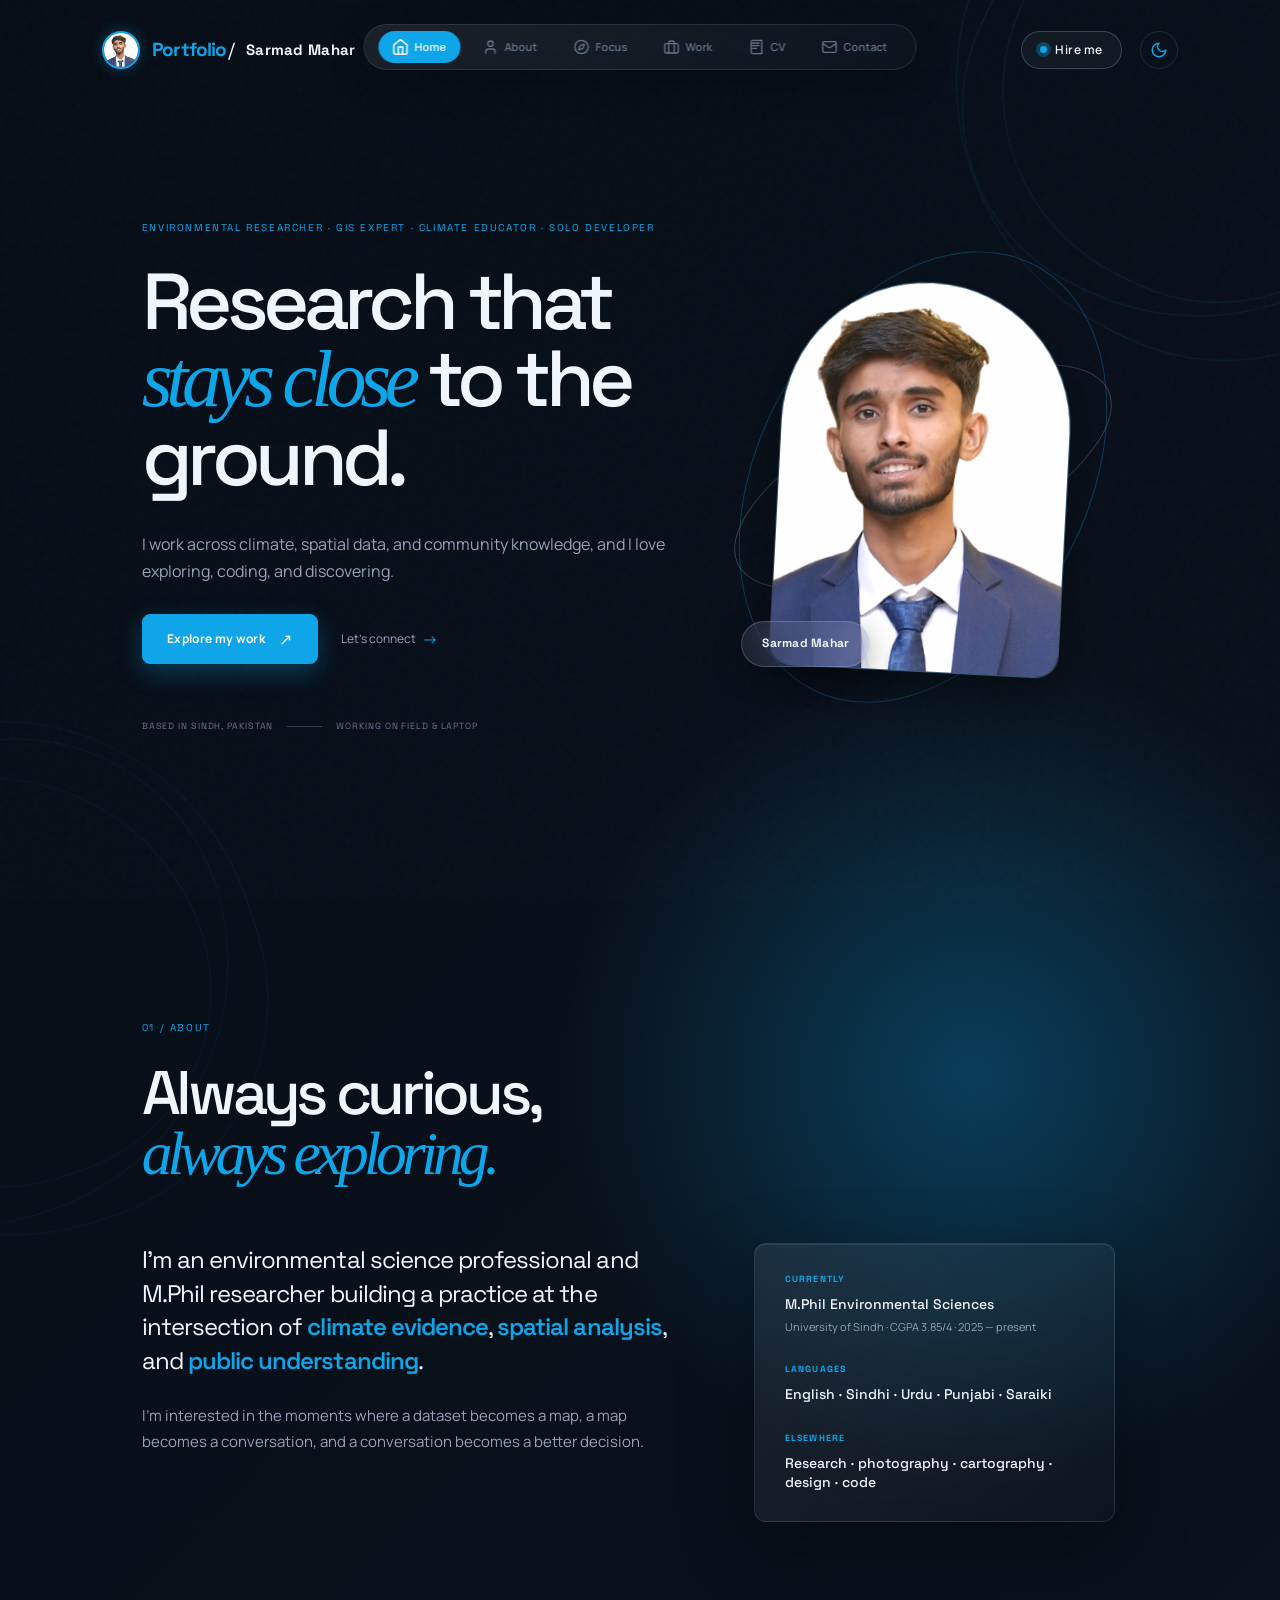
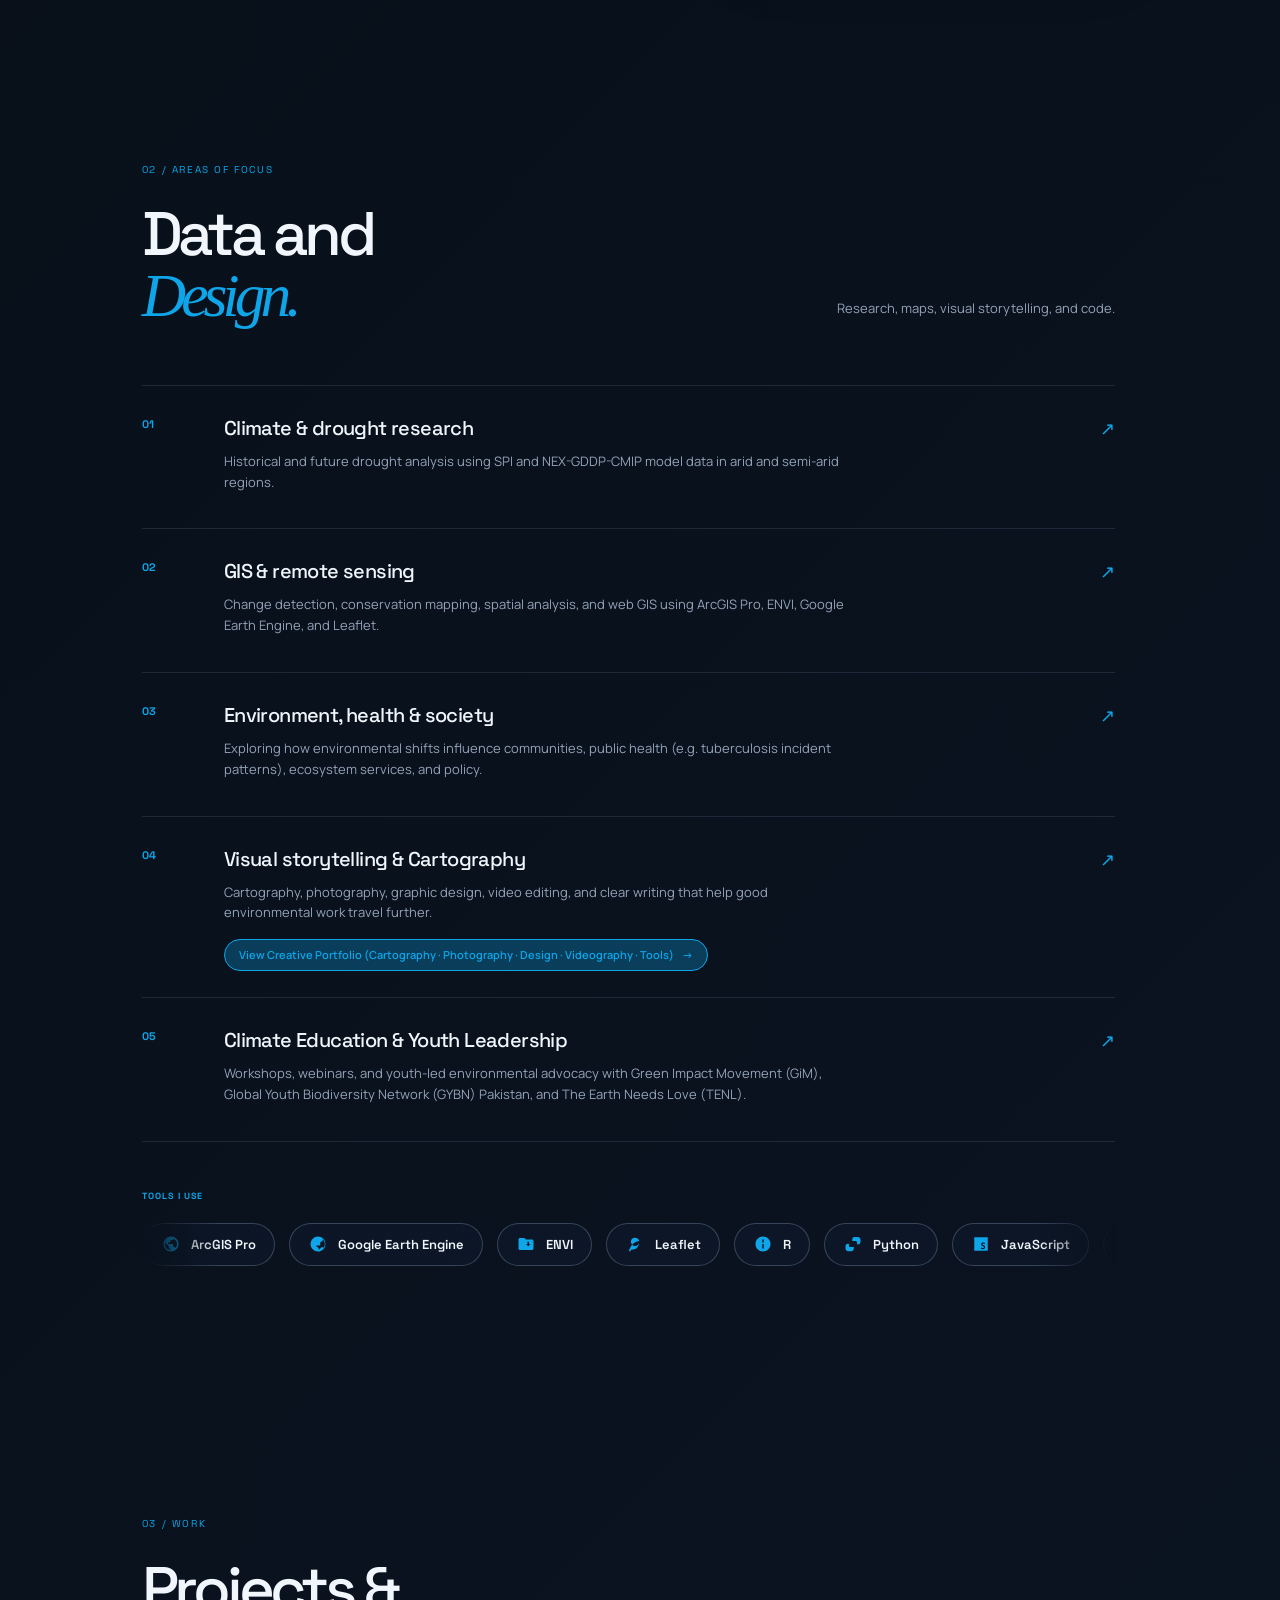
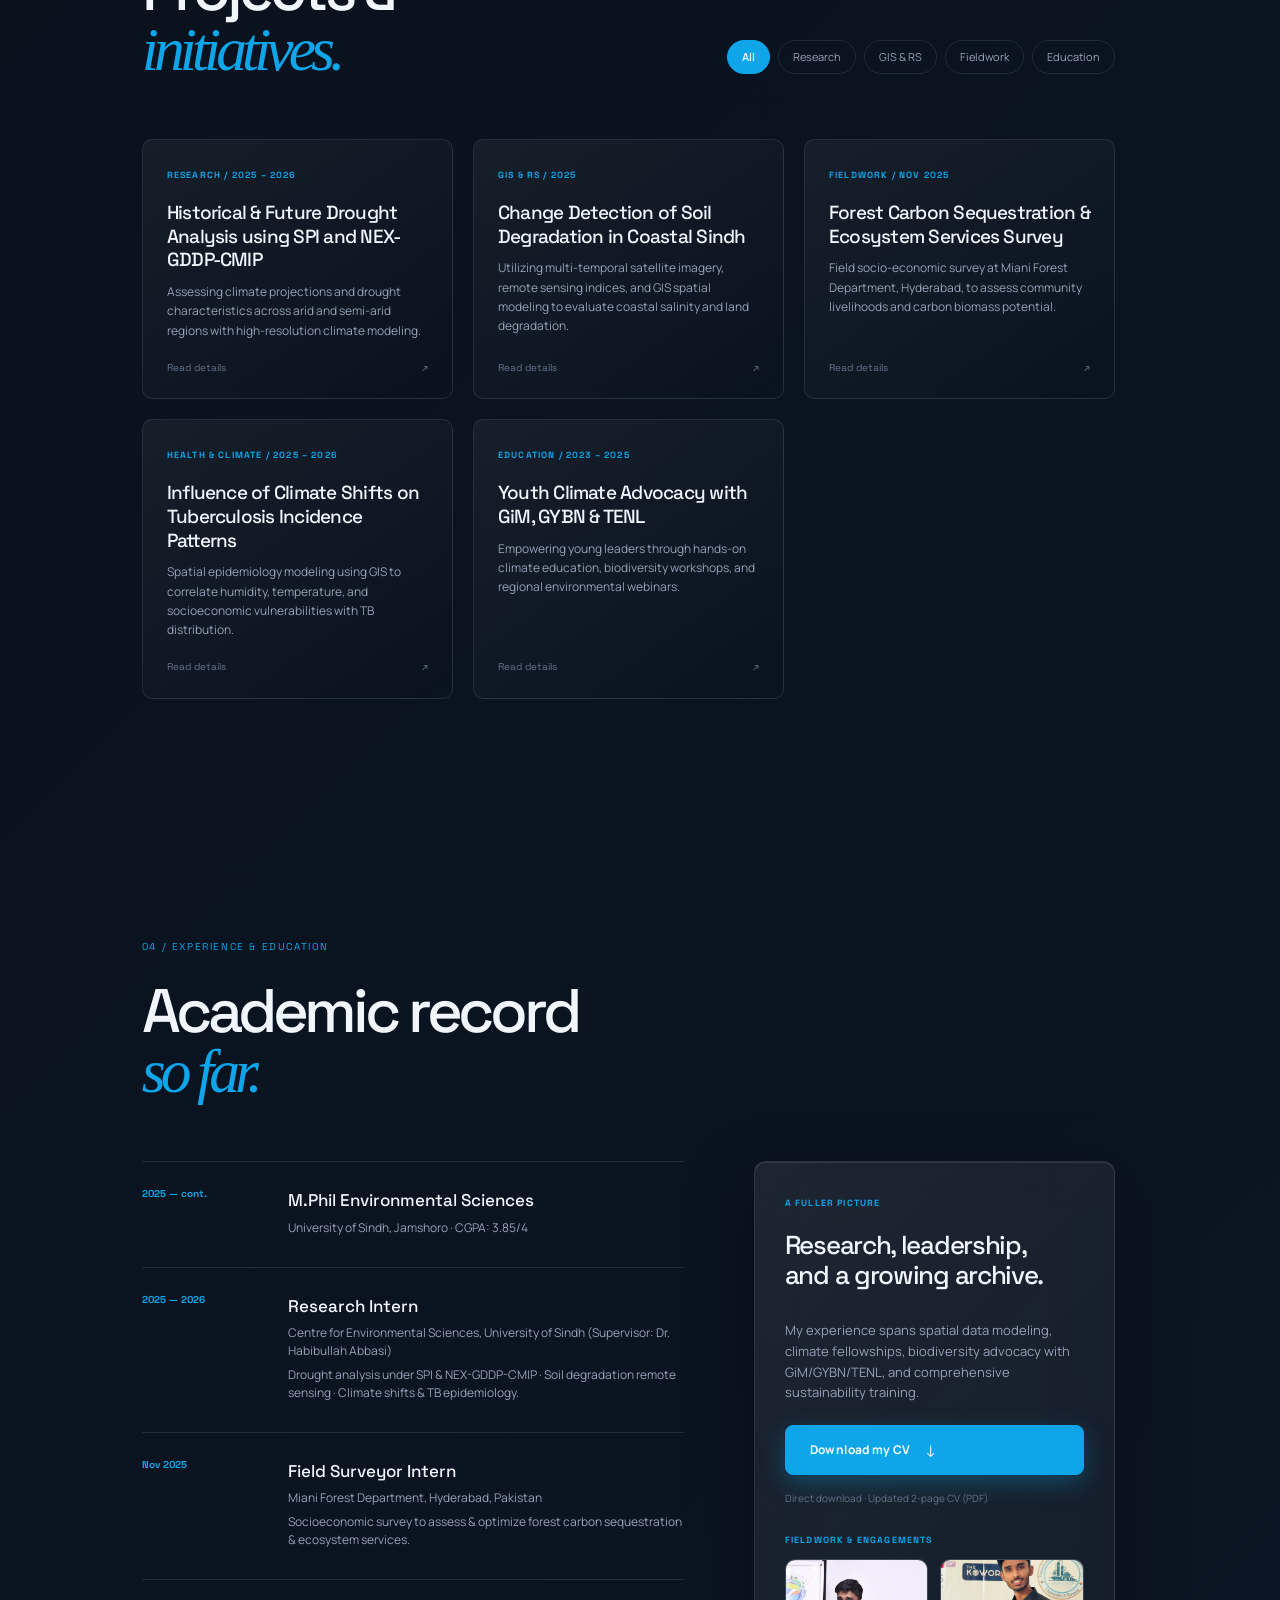
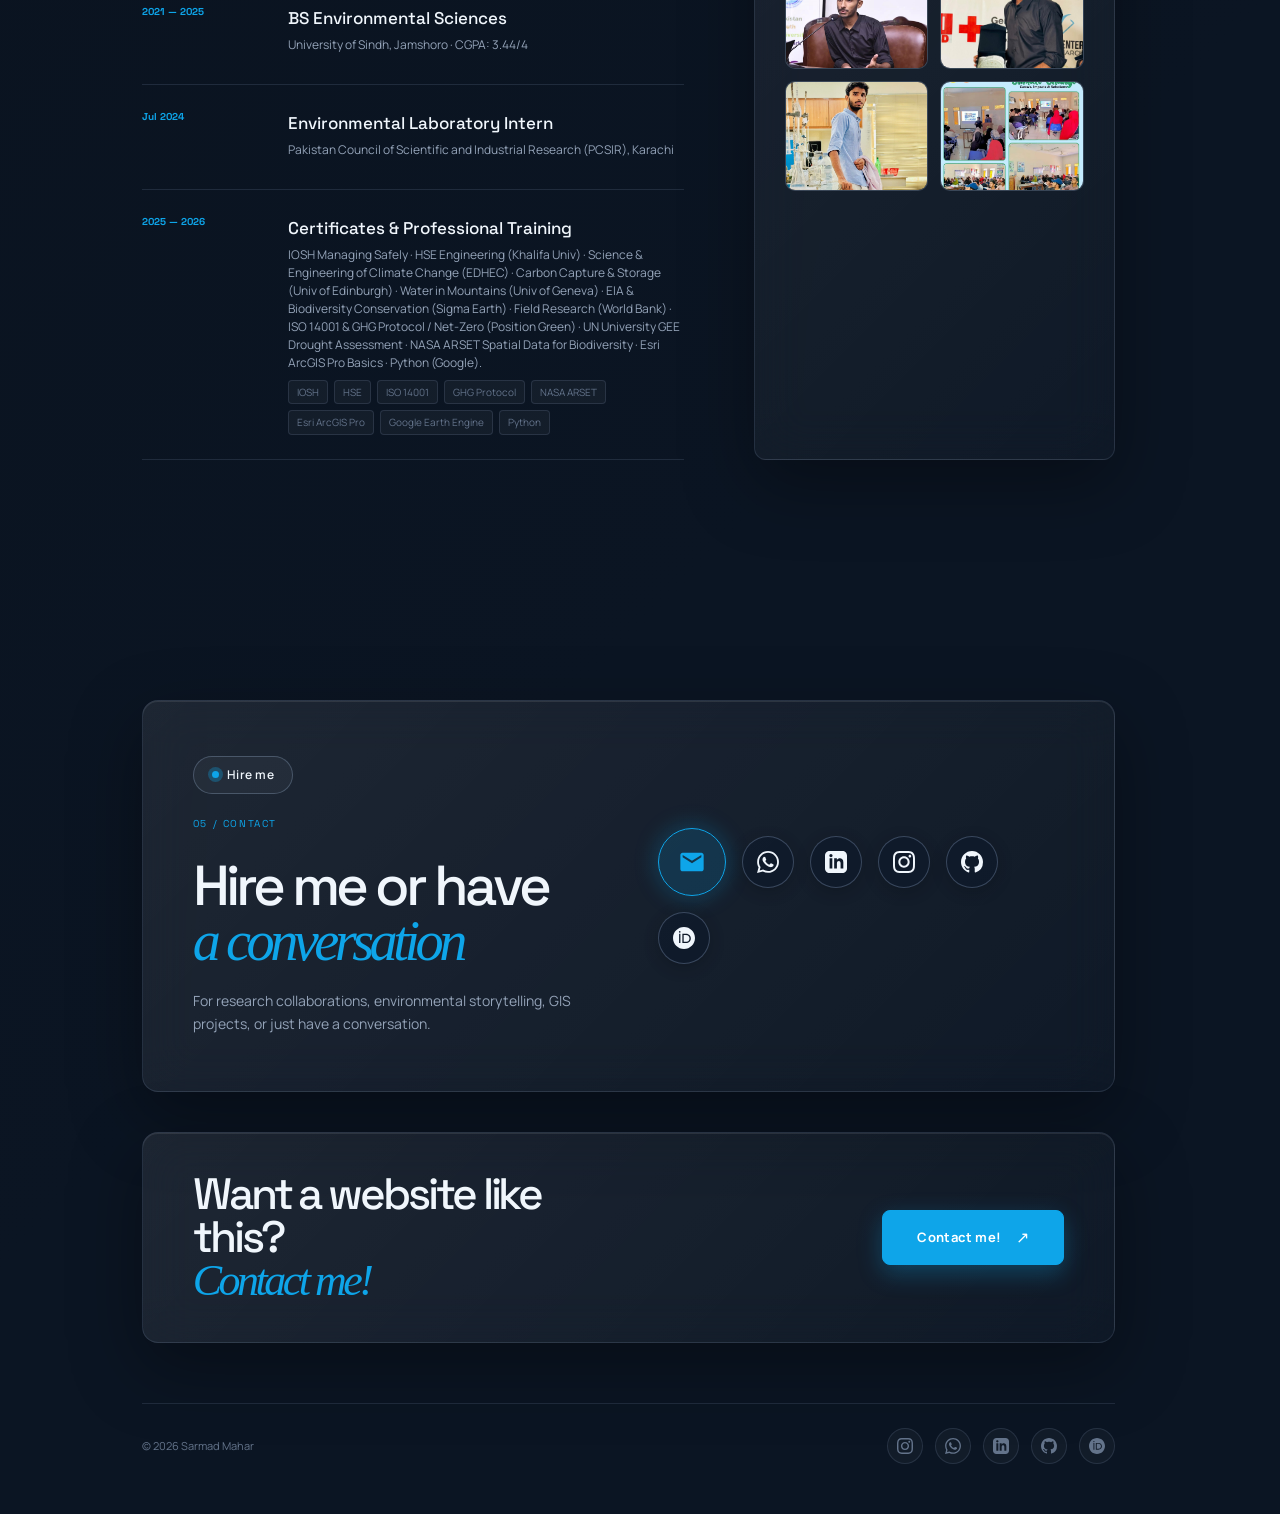
==== commit db6e5439: "Implement adaptive top-to-right navbar, modern SVG theme toggles, CV photo grid, enlarged Gmail icon" ====
--- a/Portfolio/index.html
+++ b/Portfolio/index.html
@@ -31,14 +31,19 @@
     <div class="top-actions">
       <a class="availability" href="#contact"><i></i> Hire me</a>
       <button class="theme-toggle" type="button" aria-label="Switch theme" data-theme-toggle>
-        <span class="theme-icon" data-theme-icon>☾</span>
+        <span class="theme-icon" data-theme-icon>
+          <svg width="18" height="18" viewBox="0 0 24 24" fill="none" stroke="currentColor" stroke-width="2" stroke-linecap="round" stroke-linejoin="round"><path d="M12 3a6 6 0 0 0 9 9 9 9 0 1 1-9-9Z"/></svg>
+        </span>
       </button>
     </div>
   </header>
 
-  <!-- LEFT-SIDE FIXED NAVIGATION WITH MODERN ICONS (NO NUMBERS, NO SOCIALS) -->
+  <!-- ADAPTIVE NAVIGATION (TOP HORIZONTAL -> RIGHT VERTICAL ON SCROLL) -->
   <aside class="side-nav glass" aria-label="Primary navigation">
-    <span class="nav-caption">Menu</span>
+    <!-- APP ICON AT TOP OF DOCKED SIDEBAR -->
+    <a href="#home" class="nav-avatar-item" aria-label="Home / Sarmad Mahar" title="Sarmad Mahar">
+      <img src="assets/Sarmad_white_bg.png" alt="Sarmad Mahar" />
+    </a>
     <!-- HOME -->
     <a href="#home" data-route="home">
       <span class="nav-icon">
@@ -87,7 +92,7 @@
     <!-- 00 HERO SECTION -->
     <section id="home" class="section hero-section" data-section="home">
       <div class="hero-copy">
-        <p class="eyebrow"><span class="eyebrow-dot"></span> ENVIRONMENTAL RESEARCHER · GIS EXPERT · CLIMATE EDUCATOR · SOLO DEVELOPER</p>
+        <p class="eyebrow">ENVIRONMENTAL RESEARCHER · GIS EXPERT · CLIMATE EDUCATOR · SOLO DEVELOPER</p>
         <h1>Research that<br /><em>stays close</em> to the ground.</h1>
         <p class="hero-lede">I work across climate, spatial data, and community knowledge, and I love exploring, coding, and discovering.</p>
         <div class="hero-actions">
@@ -104,13 +109,10 @@
         <div class="hero-orbit orbit-a"></div>
         <div class="hero-orbit orbit-b"></div>
         <div class="portrait-card glass">
-          <span class="portrait-label">Field note / 01</span>
           <img src="assets/Sarmad_white_bg.png" alt="Portrait of Sarmad Mahar" />
-          <span class="portrait-location">24° 51′ N<br />67° 00′ E</span>
         </div>
         <div class="floating-note glass">
-          <span class="note-number">01</span>
-          <span>Maps, climate &amp;<br />human stories</span>
+          <span>Sarmad Mahar</span>
         </div>
       </div>
     </section>
@@ -202,6 +204,11 @@
           </div>
           <span class="focus-icon">↗</span>
         </article>
+      </div>
+
+      <!-- TEXT ABOVE SLIDING TOOLS -->
+      <div class="tools-marquee-title">
+        <span class="fact-label">Tools I use</span>
       </div>
 
       <!-- TOOLS SLIDING MARQUEE (RIGHT TO LEFT) -->
@@ -327,6 +334,25 @@
           <p>My experience spans spatial data modeling, climate fellowships, biodiversity advocacy with GiM/GYBN/TENL, and comprehensive sustainability training.</p>
           <a class="button button-primary" href="assets/Sarmad_Mahar_CV.pdf" download="Sarmad_Mahar_CV.pdf" target="_blank">Download my CV <span>↓</span></a>
           <span class="cv-note">Direct download · Updated 2-page CV (PDF)</span>
+
+          <!-- PHOTO GALLERY PREVIEW FILLING CARD SPACE -->
+          <div class="cv-gallery">
+            <span class="fact-label" style="margin-top: 26px; display: block;">Fieldwork &amp; Engagements</span>
+            <div class="cv-gallery-grid">
+              <div class="cv-gallery-thumb" title="Addressing audience on microphone">
+                <img src="assets/work_image1_adressing_on_mic.jpg" alt="Sarmad Mahar speaking on mic" />
+              </div>
+              <div class="cv-gallery-thumb" title="Holding award">
+                <img src="assets/work_holding_award.jpg" alt="Holding award" />
+              </div>
+              <div class="cv-gallery-thumb" title="Laboratory research">
+                <img src="assets/work_lab_photo.jpg" alt="Lab research" />
+              </div>
+              <div class="cv-gallery-thumb" title="Seminars &amp; Youth Climate Leadership">
+                <img src="assets/work_seminar_collage.jpg" alt="Youth seminars collage" />
+              </div>
+            </div>
+          </div>
         </div>
       </div>
     </section>
@@ -342,10 +368,10 @@
           <h2>Hire me or have<br /><em>a conversation</em></h2>
           <p class="contact-copy">For research collaborations, environmental storytelling, GIS projects, or just have a conversation.</p>
         </div>
-        <!-- ICON-ONLY SOCIAL DOCK (NO TEXT) -->
+        <!-- ICON-ONLY SOCIAL DOCK (GMAIL ENLARGED) -->
         <div class="social-icons-dock">
-          <!-- EMAIL -->
-          <a class="social-circle-btn" href="mailto:sarmadmaharofficial@gmail.com" title="Email: sarmadmaharofficial@gmail.com" aria-label="Email">
+          <!-- GMAIL (ENLARGED CIRCLE) -->
+          <a class="social-circle-btn gmail-circle-btn" href="mailto:sarmadmaharofficial@gmail.com" title="Email: sarmadmaharofficial@gmail.com" aria-label="Email">
             <svg viewBox="0 0 24 24"><path d="M20 4H4c-1.1 0-1.99.9-1.99 2L2 18c0 1.1.9 2 2 2h16c1.1 0 2-.9 2-2V6c0-1.1-.9-2-2-2zm0 4l-8 5-8-5V6l8 5 8-5v2z"/></svg>
           </a>
           <!-- WHATSAPP -->
@@ -371,15 +397,13 @@
         </div>
       </div>
 
-      <!-- WEBSITE INQUIRY CARD (MATCHING THE CONTACT PANEL STYLING) -->
-      <div class="contact-panel glass" style="margin-top: 40px;">
+      <!-- WEBSITE INQUIRY CARD (ONLY THE REQUESTED TEXT AND BUTTON) -->
+      <div class="contact-panel glass" style="margin-top: 40px; padding: 40px 50px;">
         <div>
-          <span class="card-kicker">Web Design &amp; Solo Development</span>
-          <h2>Want a website like this?<br /><em>Contact me!</em></h2>
-          <p class="contact-copy">I design and build ultra-fast, modern, responsive portfolio websites and spatial dashboards tailored for researchers, creatives, and forward-thinking initiatives.</p>
-        </div>
-        <div style="display: flex; align-items: center; justify-content: center;">
-          <a class="button button-primary" style="padding: 18px 36px; font-size: 13px;" href="mailto:sarmadmaharofficial@gmail.com?subject=Website%20Inquiry%20from%20Portfolio">
+          <h2 style="font-size: clamp(28px, 3.6vw, 44px); margin: 0;">Want a website like this?<br /><em>Contact me!</em></h2>
+        </div>
+        <div style="display: flex; align-items: center; justify-content: flex-end;">
+          <a class="button button-primary" style="padding: 16px 34px; font-size: 13px;" href="mailto:sarmadmaharofficial@gmail.com?subject=Website%20Inquiry%20from%20Portfolio">
             Contact me! <span>↗</span>
           </a>
         </div>
--- a/Portfolio/styles.css
+++ b/Portfolio/styles.css
@@ -205,8 +205,7 @@
   transform: translateY(-1px);
 }
 
-.availability i,
-.eyebrow-dot {
+.availability i {
   display: inline-block;
   width: 7px;
   height: 7px;
@@ -226,7 +225,6 @@
   display: inline-flex;
   align-items: center;
   justify-content: center;
-  font-size: 15px;
   color: var(--accent);
   transition: 0.25s;
 }
@@ -238,53 +236,78 @@
 }
 
 .theme-icon {
-  color: var(--accent);
-  font-size: 15px;
-}
-
-/* SIDE NAVIGATION - LEFT-SIDE FIXED WITH ICONS (NO NUMBERS, NO SOCIALS) */
+  display: flex;
+  align-items: center;
+  justify-content: center;
+}
+
+.theme-icon svg {
+  width: 18px;
+  height: 18px;
+  stroke: var(--accent);
+}
+
+/* =========================================
+   ADAPTIVE NAVIGATION BAR
+   - Horizontal centered at top initially
+   - Smoothly transforms to vertical on right side when scrolling
+   ========================================= */
 .side-nav {
   position: fixed;
-  z-index: 4;
-  left: 28px;
+  z-index: 90;
+  top: 24px;
+  left: 50%;
   right: auto;
-  top: 50%;
-  transform: translateY(-50%);
-  width: 74px;
-  padding: 20px 8px;
-  display: flex;
-  flex-direction: column;
-  align-items: center;
-  gap: 16px;
-  border-radius: 40px;
-}
-
-.nav-caption {
-  font-size: 8px;
-  color: var(--muted);
-  text-transform: uppercase;
-  letter-spacing: 0.16em;
-  writing-mode: vertical-rl;
-  transform: rotate(180deg);
-  margin-bottom: 4px;
-}
-
-.side-nav a {
+  transform: translateX(-50%);
+  display: flex;
+  flex-direction: row;
+  align-items: center;
+  justify-content: center;
+  gap: 8px;
+  padding: 6px 14px;
+  border-radius: 999px;
+  transition: all 0.4s cubic-bezier(0.16, 1, 0.3, 1);
+  box-shadow: 0 12px 35px rgba(0, 0, 0, 0.28);
+}
+
+.nav-avatar-item {
+  display: none;
+  width: 38px;
+  height: 38px;
+  border-radius: 50%;
+  overflow: hidden;
+  border: 2px solid var(--accent);
+  box-shadow: 0 0 12px var(--accent-glow);
+  margin-bottom: 2px;
+  transition: transform 0.25s;
+}
+
+.nav-avatar-item:hover {
+  transform: scale(1.08);
+}
+
+.nav-avatar-item img {
+  width: 100%;
+  height: 100%;
+  object-fit: cover;
+}
+
+.side-nav a:not(.nav-avatar-item) {
   color: var(--faint);
-  font-size: 10px;
-  display: flex;
-  flex-direction: column;
-  align-items: center;
-  gap: 5px;
+  font-size: 11px;
+  font-weight: 600;
+  display: flex;
+  flex-direction: row;
+  align-items: center;
+  gap: 6px;
+  padding: 7px 14px;
+  border-radius: 999px;
   transition: 0.25s;
-  padding: 4px 6px;
-  border-radius: 12px;
-  width: 100%;
 }
 
 .nav-icon {
-  width: 20px;
-  height: 20px;
+  width: 16px;
+  height: 16px;
   display: flex;
   align-items: center;
   justify-content: center;
@@ -292,14 +315,53 @@
   transition: transform 0.2s;
 }
 
-.side-nav a:hover,
-.side-nav a.active {
-  color: var(--accent);
-}
-
-.side-nav a:hover .nav-icon,
-.side-nav a.active .nav-icon {
-  transform: scale(1.15);
+.side-nav a:not(.nav-avatar-item):hover,
+.side-nav a:not(.nav-avatar-item).active {
+  color: #ffffff;
+  background: var(--accent);
+}
+
+.side-nav a:not(.nav-avatar-item):hover .nav-icon,
+.side-nav a:not(.nav-avatar-item).active .nav-icon {
+  color: #ffffff;
+  transform: scale(1.1);
+}
+
+/* SCROLLED STATE: DOCKED ON THE RIGHT SIDE */
+.side-nav.docked-right {
+  top: 50%;
+  left: auto;
+  right: 28px;
+  transform: translateY(-50%);
+  flex-direction: column;
+  width: 72px;
+  padding: 16px 8px;
+  border-radius: 40px;
+  gap: 12px;
+}
+
+.side-nav.docked-right .nav-avatar-item {
+  display: block;
+}
+
+.side-nav.docked-right a:not(.nav-avatar-item) {
+  flex-direction: column;
+  font-size: 9px;
+  gap: 4px;
+  padding: 5px 6px;
+  width: 100%;
+  border-radius: 12px;
+  color: var(--faint);
+}
+
+.side-nav.docked-right a:not(.nav-avatar-item):hover,
+.side-nav.docked-right a:not(.nav-avatar-item).active {
+  background: transparent;
+  color: var(--accent);
+}
+
+.side-nav.docked-right a:not(.nav-avatar-item):hover .nav-icon,
+.side-nav.docked-right a:not(.nav-avatar-item).active .nav-icon {
   color: var(--accent);
 }
 
@@ -307,7 +369,7 @@
 .section {
   max-width: 1150px;
   margin: 0 auto;
-  padding: 120px 4vw 120px 140px;
+  padding: 120px 100px 120px 6vw;
   position: relative;
 }
 
@@ -373,7 +435,7 @@
   flex-wrap: wrap;
 }
 
-/* UNIFIED PRIMARY & OUTLINE BUTTONS (MODERN BLUE) */
+/* UNIFIED BUTTONS */
 .button {
   display: inline-flex;
   align-items: center;
@@ -485,30 +547,6 @@
   mix-blend-mode: normal;
 }
 
-.portrait-label,
-.portrait-location {
-  position: absolute;
-  z-index: 1;
-  font-family: var(--display);
-  font-size: 9px;
-  letter-spacing: 0.1em;
-  text-transform: uppercase;
-}
-
-.portrait-label {
-  top: 22px;
-  left: 23px;
-  color: var(--accent);
-}
-
-.portrait-location {
-  bottom: 20px;
-  right: 20px;
-  color: var(--text);
-  text-align: right;
-  line-height: 1.4;
-}
-
 .hero-orbit {
   position: absolute;
   border: 1px solid var(--line-strong);
@@ -532,19 +570,15 @@
   position: absolute;
   bottom: 80px;
   left: 10px;
-  padding: 14px 17px;
-  border-radius: 8px;
-  font-size: 10px;
-  line-height: 1.35;
-  display: flex;
-  gap: 13px;
-  align-items: flex-start;
-}
-
-.note-number {
-  color: var(--accent);
-  font-family: var(--display);
+  padding: 12px 20px;
+  border-radius: 999px;
+  font-size: 12px;
   font-weight: 700;
+  font-family: var(--display);
+  letter-spacing: 0.02em;
+  color: var(--text);
+  box-shadow: 0 10px 30px rgba(0, 0, 0, 0.3);
+  border: 1px solid var(--line-strong);
 }
 
 /* ABOUT SECTION */
@@ -706,15 +740,17 @@
   transform: translateX(4px);
 }
 
-/* =========================================
-   TOOLS SLIDING MARQUEE (RIGHT TO LEFT)
-   ========================================= */
+/* TOOLS SLIDING MARQUEE */
+.tools-marquee-title {
+  margin-top: 40px;
+  margin-bottom: 6px;
+}
+
 .tools-marquee-container {
   overflow: hidden;
   width: 100%;
   position: relative;
-  margin-top: 36px;
-  padding: 12px 0;
+  padding: 10px 0;
   mask-image: linear-gradient(to right, transparent, black 8%, black 92%, transparent);
   -webkit-mask-image: linear-gradient(to right, transparent, black 8%, black 92%, transparent);
 }
@@ -936,7 +972,7 @@
 .cv-card > p {
   font-size: 13px;
   color: var(--muted);
-  margin-bottom: 26px;
+  margin-bottom: 22px;
   line-height: 1.6;
 }
 
@@ -945,6 +981,41 @@
   color: var(--faint);
   font-size: 10px;
   margin-top: 15px;
+}
+
+/* CV CARD GALLERY PREVIEWS */
+.cv-gallery-grid {
+  display: grid;
+  grid-template-columns: repeat(2, 1fr);
+  gap: 12px;
+  margin-top: 12px;
+}
+
+.cv-gallery-thumb {
+  height: 110px;
+  border-radius: 10px;
+  overflow: hidden;
+  border: 1px solid var(--line-strong);
+  position: relative;
+  transition: 0.25s;
+  background: rgba(0, 0, 0, 0.2);
+}
+
+.cv-gallery-thumb img {
+  width: 100%;
+  height: 100%;
+  object-fit: cover;
+  transition: transform 0.35s ease;
+}
+
+.cv-gallery-thumb:hover {
+  border-color: var(--accent);
+  box-shadow: 0 6px 20px var(--accent-glow);
+  transform: translateY(-2px);
+}
+
+.cv-gallery-thumb:hover img {
+  transform: scale(1.08);
 }
 
 /* CONTACT SECTION & DOCK */
@@ -988,8 +1059,8 @@
 }
 
 .social-circle-btn {
-  width: 54px;
-  height: 54px;
+  width: 52px;
+  height: 52px;
   border-radius: 50%;
   border: 1px solid var(--line-strong);
   background: var(--surface);
@@ -1019,6 +1090,30 @@
 
 .social-circle-btn:hover svg {
   transform: scale(1.1);
+}
+
+/* GMAIL ICON CIRCLE LARGER THAN OTHERS */
+.social-circle-btn.gmail-circle-btn {
+  width: 68px;
+  height: 68px;
+  border-color: var(--accent);
+  background: rgba(14, 165, 233, 0.16);
+  box-shadow: 0 0 24px var(--accent-glow);
+}
+
+.social-circle-btn.gmail-circle-btn svg {
+  width: 28px;
+  height: 28px;
+  fill: var(--accent);
+}
+
+.social-circle-btn.gmail-circle-btn:hover {
+  background: var(--accent);
+  color: #ffffff;
+}
+
+.social-circle-btn.gmail-circle-btn:hover svg {
+  fill: #ffffff;
 }
 
 /* FOOTER */
@@ -1070,7 +1165,7 @@
   display: none;
   position: fixed;
   inset: 0;
-  z-index: 20;
+  z-index: 200;
   align-items: center;
   justify-content: center;
   padding: 25px;
@@ -1234,12 +1329,9 @@
   .topbar {
     padding-inline: 5vw;
   }
-  .side-nav {
-    left: 15px;
-  }
   .section {
-    padding-left: 110px;
-    padding-right: 5vw;
+    padding-left: 5vw;
+    padding-right: 80px;
   }
   .hero-section {
     gap: 30px;
@@ -1265,6 +1357,9 @@
     grid-template-columns: 1fr;
     gap: 40px;
   }
+  .side-nav.docked-right {
+    right: 14px;
+  }
 }
 
 @media (max-width: 650px) {
@@ -1277,7 +1372,8 @@
   .availability {
     display: none;
   }
-  .side-nav {
+  .side-nav,
+  .side-nav.docked-right {
     top: auto;
     bottom: 14px;
     left: 12px;
@@ -1290,12 +1386,14 @@
     padding: 8px 10px;
     border-radius: 20px;
   }
-  .nav-caption {
+  .nav-avatar-item {
     display: none !important;
   }
-  .side-nav a {
+  .side-nav a:not(.nav-avatar-item) {
     font-size: 8px;
     padding: 0;
+    flex-direction: column;
+    gap: 2px;
   }
   .section {
     padding: 85px 20px 90px;
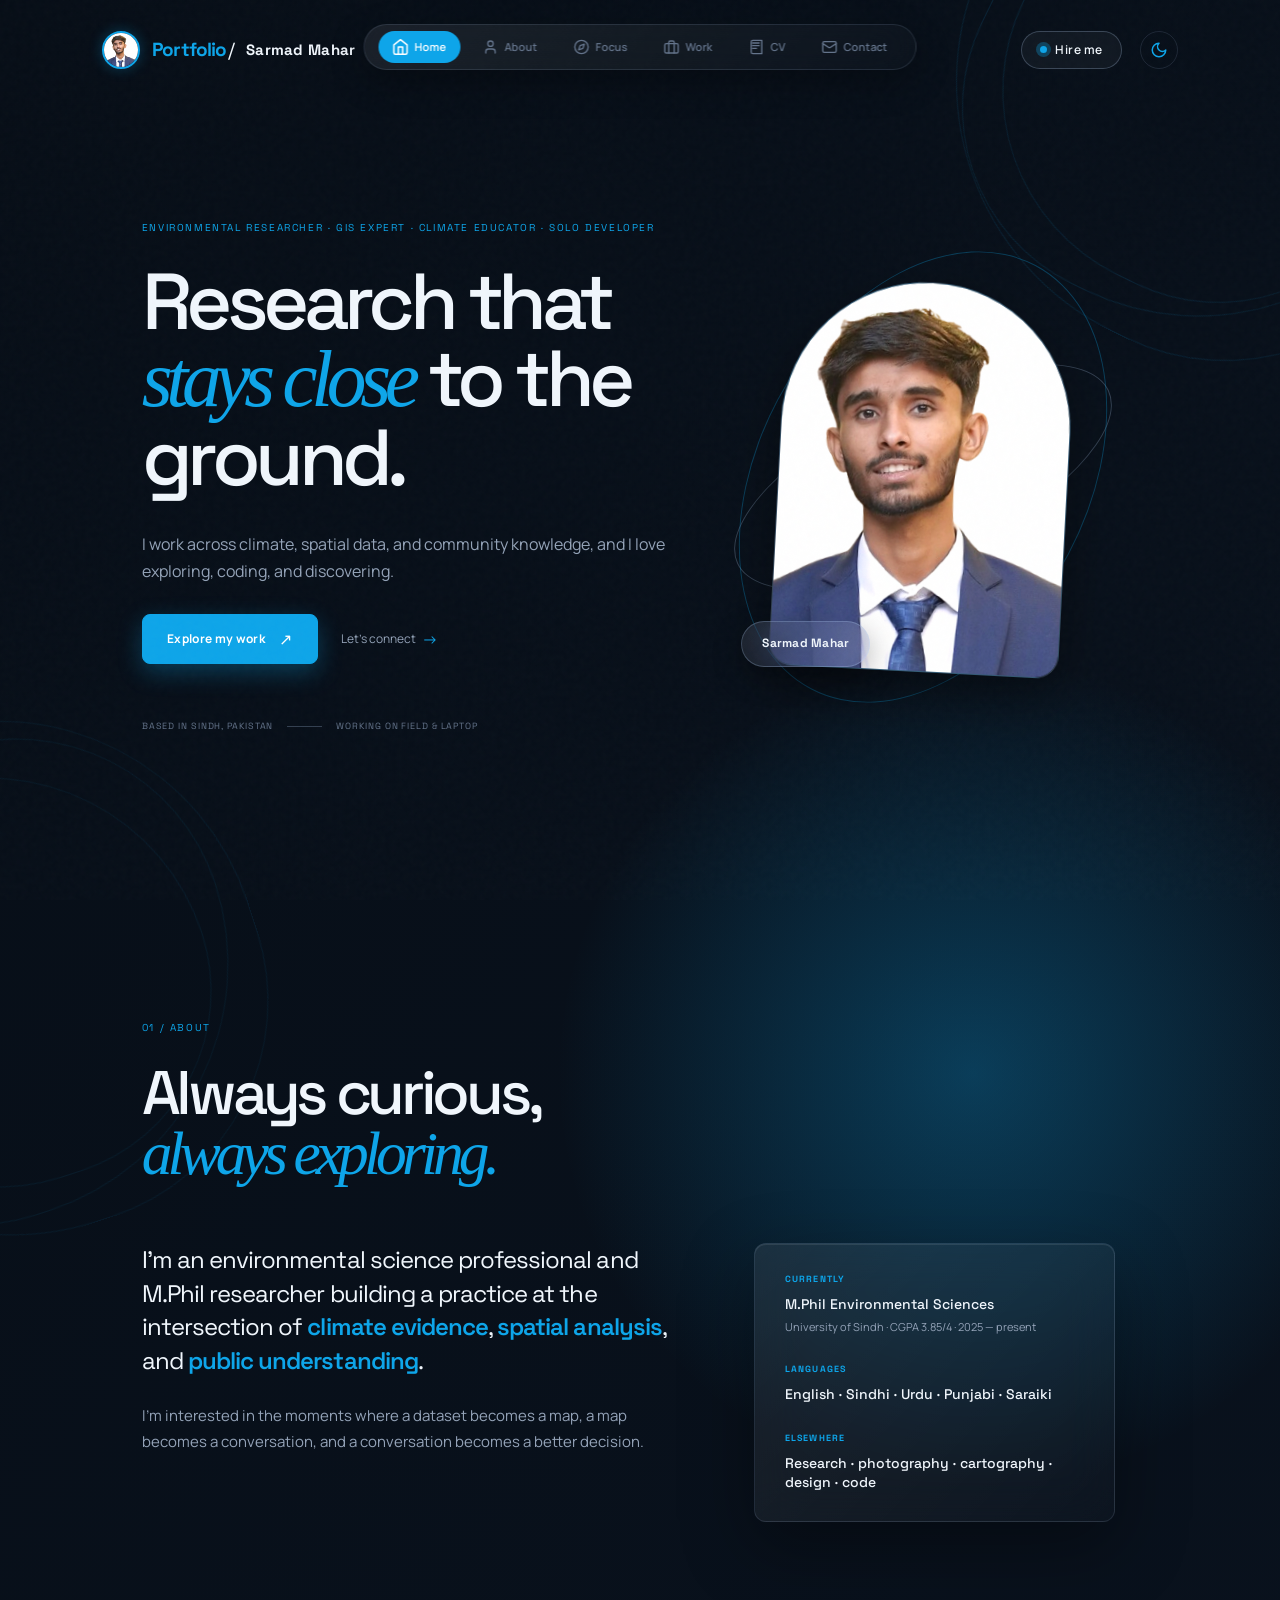
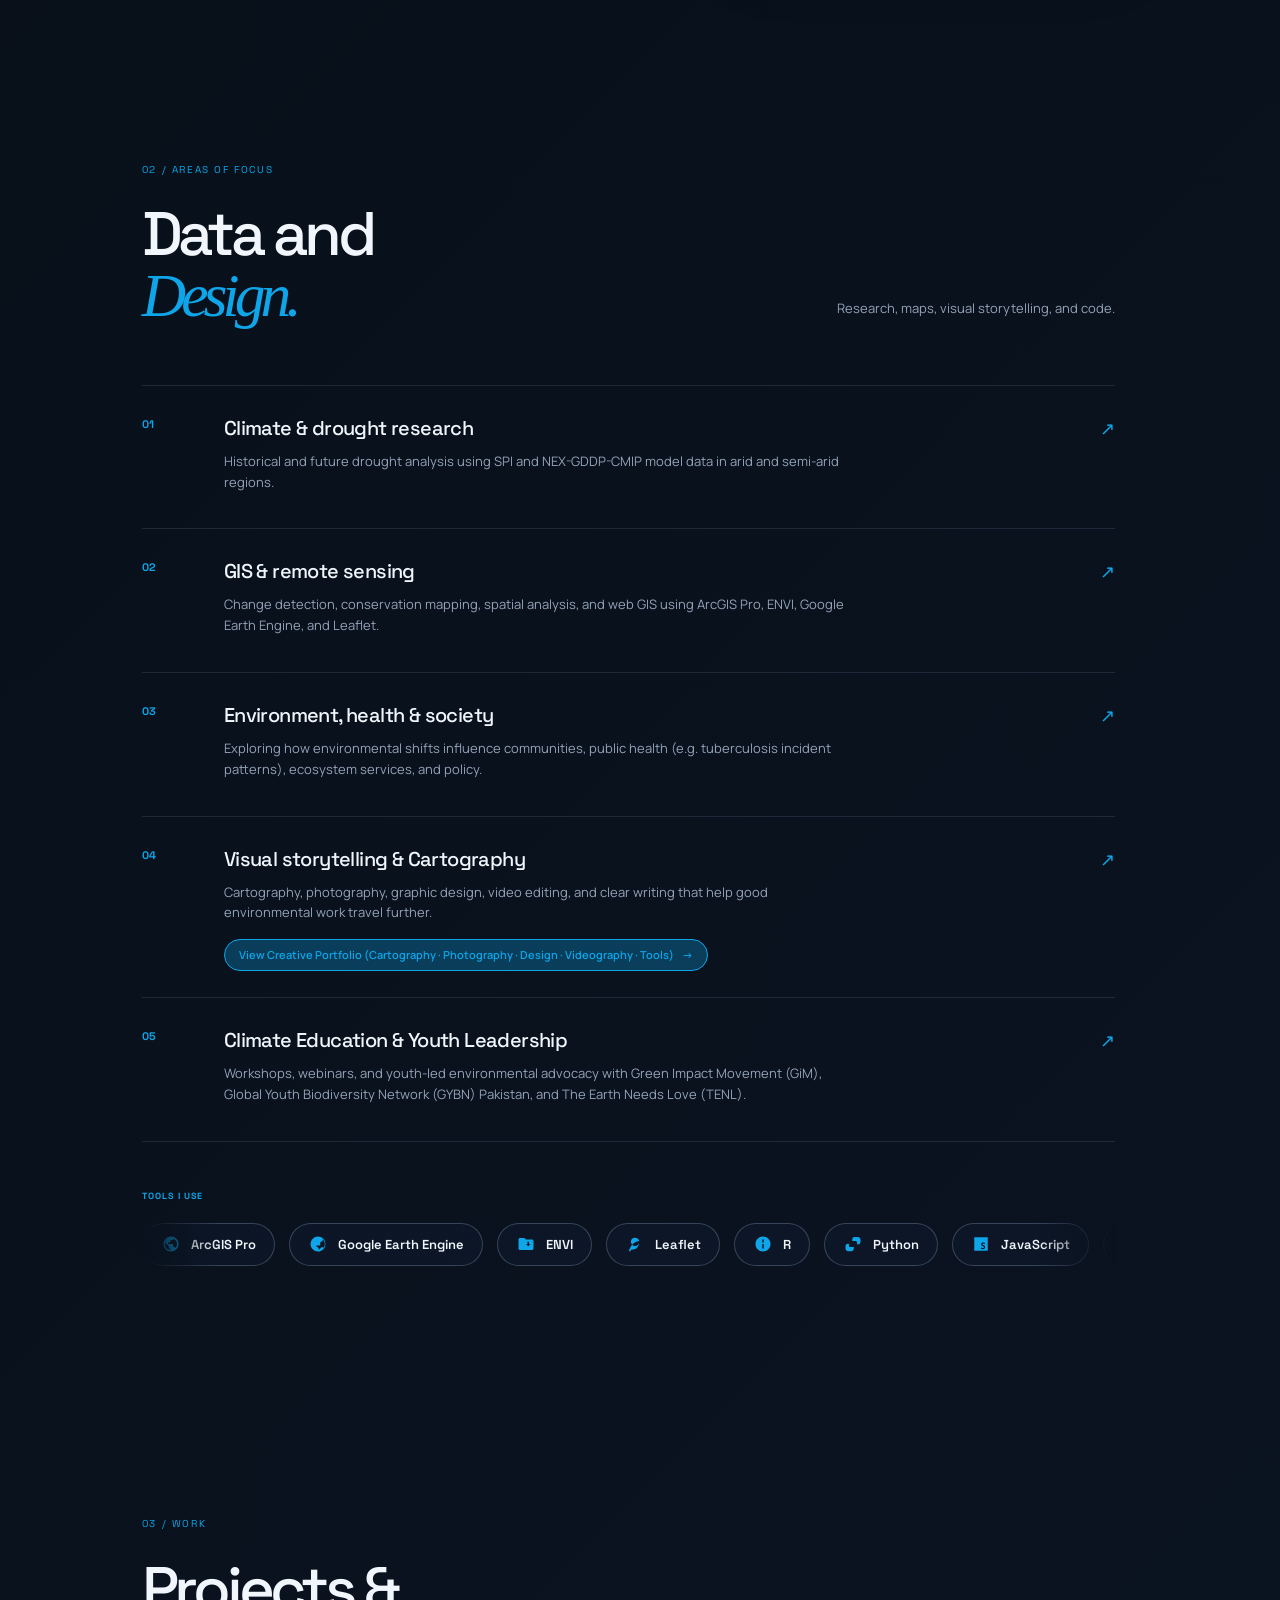
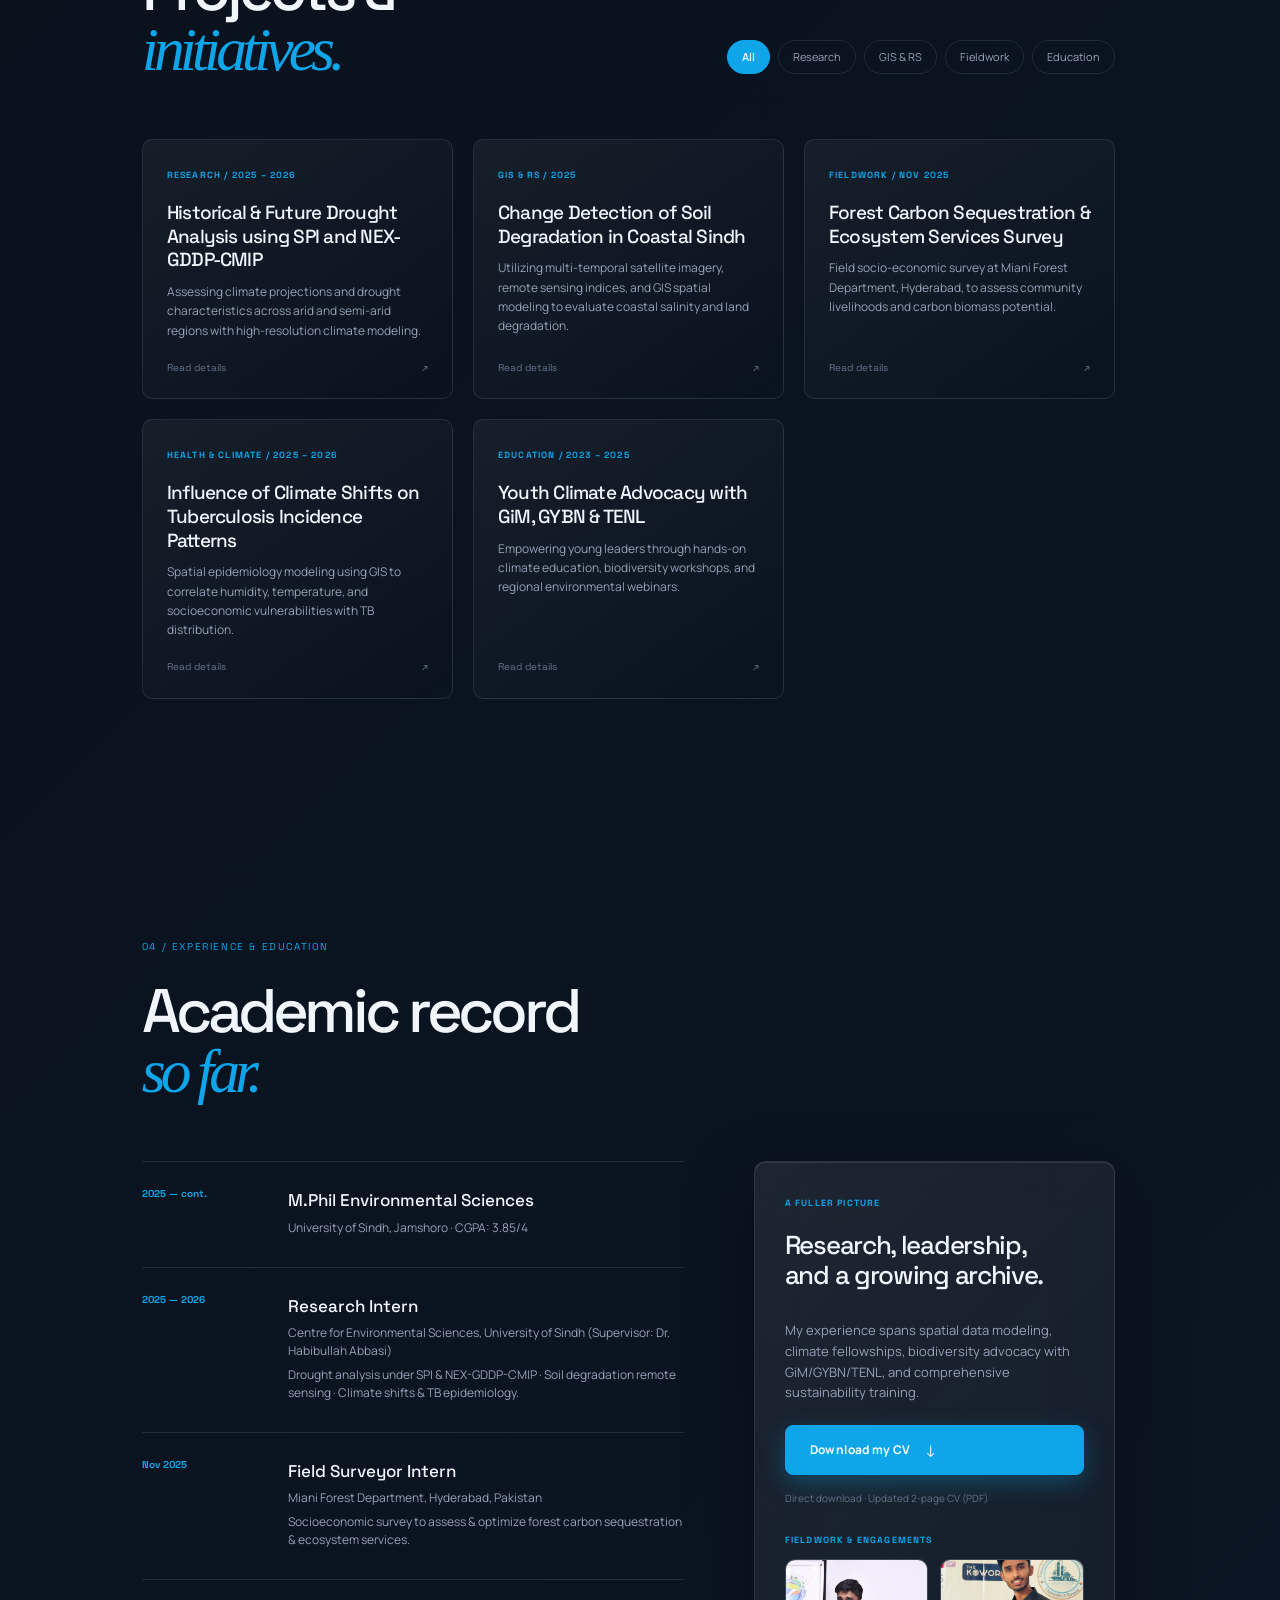
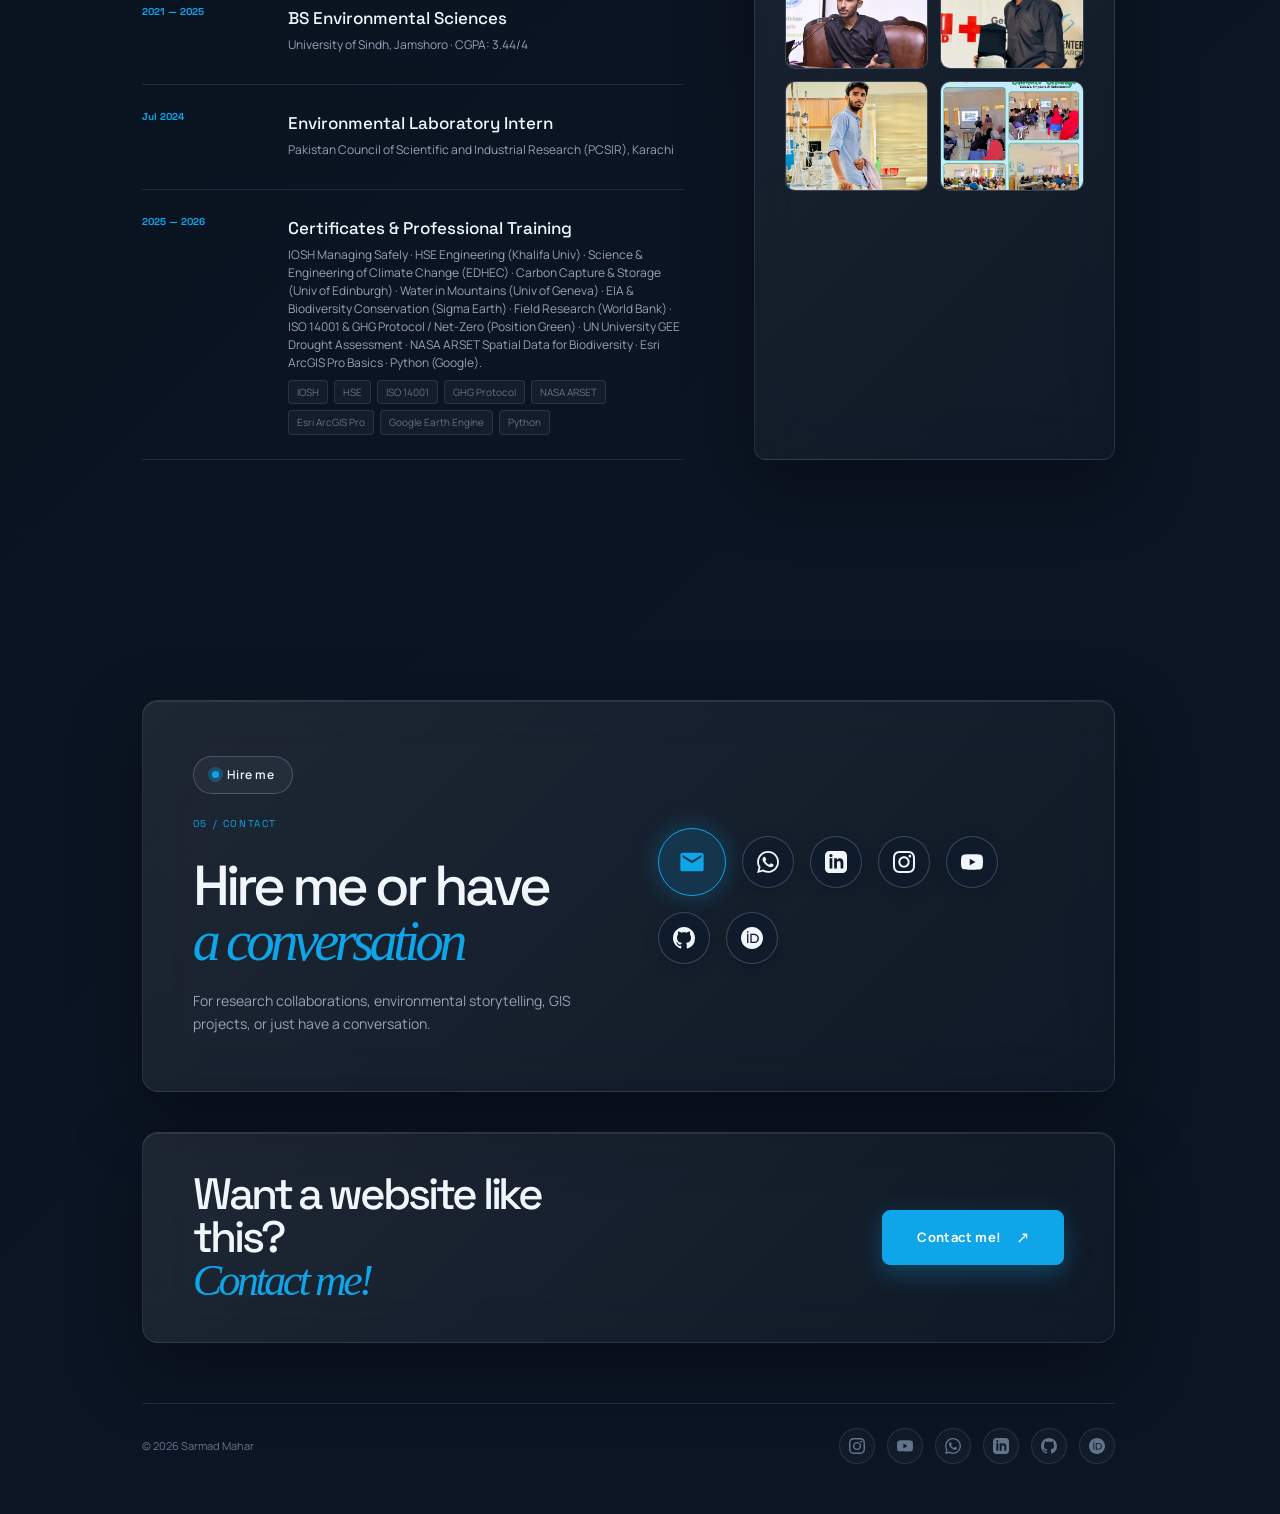
==== commit ba03f637: "Add YouTube social channel link (@gisguide) to contact dock and footers" ====
--- a/Portfolio/index.html
+++ b/Portfolio/index.html
@@ -386,6 +386,10 @@
           <a class="social-circle-btn" href="https://www.instagram.com/sarmadcaptures/" target="_blank" rel="noreferrer" title="Instagram: @sarmadcaptures" aria-label="Instagram">
             <svg viewBox="0 0 24 24"><path d="M12 2.163c3.204 0 3.584.012 4.85.07 3.252.148 4.771 1.691 4.919 4.919.058 1.265.069 1.645.069 4.849 0 3.205-.012 3.584-.069 4.849-.149 3.225-1.664 4.771-4.919 4.919-1.266.058-1.644.07-4.85.07-3.204 0-3.584-.012-4.849-.07-3.26-.149-4.771-1.699-4.919-4.92-.058-1.265-.07-1.644-.07-4.849 0-3.204.013-3.583.07-4.849.149-3.227 1.664-4.771 4.919-4.919 1.266-.057 1.645-.069 4.849-.069zm0-2.163c-3.259 0-3.667.014-4.947.072-4.358.2-6.78 2.618-6.98 6.98-.059 1.281-.073 1.689-.073 4.948 0 3.259.014 3.668.072 4.948.2 4.358 2.618 6.78 6.98 6.98 1.281.058 1.689.072 4.948.072 3.259 0 3.668-.014 4.948-.072 4.354-.2 6.782-2.618 6.979-6.98.059-1.28.073-1.689.073-4.948 0-3.259-.014-3.667-.072-4.947-.196-4.354-2.617-6.78-6.979-6.98-1.281-.059-1.69-.073-4.949-.073zm0 5.838c-3.403 0-6.162 2.759-6.162 6.162s2.759 6.163 6.162 6.163 6.162-2.759 6.162-6.163c0-3.403-2.759-6.162-6.162-6.162zm0 10.162c-2.209 0-4-1.79-4-4 0-2.209 1.791-4 4-4s4 1.791 4 4c0 2.21-1.791 4-4 4zm6.406-11.845c-.796 0-1.441.645-1.441 1.44s.645 1.44 1.441 1.44c.795 0 1.439-.645 1.439-1.44s-.644-1.44-1.439-1.44z"/></svg>
           </a>
+          <!-- YOUTUBE -->
+          <a class="social-circle-btn" href="https://www.youtube.com/@gisguide" target="_blank" rel="noreferrer" title="YouTube: @gisguide" aria-label="YouTube">
+            <svg viewBox="0 0 24 24"><path d="M23.498 6.186a3.016 3.016 0 0 0-2.122-2.136C19.505 3.545 12 3.545 12 3.545s-7.505 0-9.377.505A3.017 3.017 0 0 0 .502 6.186C0 8.07 0 12 0 12s0 3.93.502 5.814a3.016 3.016 0 0 0 2.122 2.136c1.871.505 9.376.505 9.376.505s7.505 0 9.377-.505a3.015 3.015 0 0 0 2.122-2.136C24 15.93 24 12 24 12s0-3.93-.502-5.814zM9.545 15.568V8.432L15.818 12l-6.273 3.568z"/></svg>
+          </a>
           <!-- GITHUB -->
           <a class="social-circle-btn" href="https://github.com/sarmad-mahar" target="_blank" rel="noreferrer" title="GitHub: sarmad-mahar" aria-label="GitHub">
             <svg viewBox="0 0 24 24"><path d="M12 0C5.37 0 0 5.37 0 12c0 5.31 3.435 9.795 8.205 11.385.6.105.825-.255.825-.57 0-.285-.015-1.23-.015-2.235-3.015.555-3.795-.735-4.035-1.41-.135-.345-.72-1.41-1.23-1.695-.42-.225-1.02-.78-.015-.795.945-.015 1.62.87 1.845 1.23 1.08 1.815 2.805 1.305 3.495.99.105-.78.42-1.305.765-1.605-2.67-.3-5.46-1.335-5.46-5.925 0-1.305.465-2.385 1.23-3.225-.12-.3-.54-1.53.12-3.18 0 0 1.005-.315 3.3 1.23.96-.27 1.98-.405 3-.405s2.04.135 3 .405c2.295-1.56 3.3-1.23 3.3-1.23.66 1.65.24 2.88.12 3.18.765.84 1.23 1.905 1.23 3.225 0 4.605-2.805 5.625-5.475 5.925.435.375.81 1.095.81 2.22 0 1.605-.015 2.895-.015 3.3 0 .315.225.69.825.57A12.02 12.02 0 0024 12c0-6.63-5.37-12-12-12z"/></svg>
@@ -415,6 +419,9 @@
         <div class="footer-socials">
           <a class="footer-social-btn" href="https://www.instagram.com/sarmadcaptures/" target="_blank" rel="noreferrer" aria-label="Instagram">
             <svg viewBox="0 0 24 24"><path d="M12 2.163c3.204 0 3.584.012 4.85.07 3.252.148 4.771 1.691 4.919 4.919.058 1.265.069 1.645.069 4.849 0 3.205-.012 3.584-.069 4.849-.149 3.225-1.664 4.771-4.919 4.919-1.266.058-1.644.07-4.85.07-3.204 0-3.584-.012-4.849-.07-3.26-.149-4.771-1.699-4.919-4.92-.058-1.265-.07-1.644-.07-4.849 0-3.204.013-3.583.07-4.849.149-3.227 1.664-4.771 4.919-4.919 1.266-.057 1.645-.069 4.849-.069zm0-2.163c-3.259 0-3.667.014-4.947.072-4.358.2-6.78 2.618-6.98 6.98-.059 1.281-.073 1.689-.073 4.948 0 3.259.014 3.668.072 4.948.2 4.358 2.618 6.78 6.98 6.98 1.281.058 1.689.072 4.948.072 3.259 0 3.668-.014 4.948-.072 4.354-.2 6.782-2.618 6.979-6.98.059-1.28.073-1.689.073-4.948 0-3.259-.014-3.667-.072-4.947-.196-4.354-2.617-6.78-6.979-6.98-1.281-.059-1.69-.073-4.949-.073zm0 5.838c-3.403 0-6.162 2.759-6.162 6.162s2.759 6.163 6.162 6.163 6.162-2.759 6.162-6.163c0-3.403-2.759-6.162-6.162-6.162zm0 10.162c-2.209 0-4-1.79-4-4 0-2.209 1.791-4 4-4s4 1.791 4 4c0 2.21-1.791 4-4 4zm6.406-11.845c-.796 0-1.441.645-1.441 1.44s.645 1.44 1.441 1.44c.795 0 1.439-.645 1.439-1.44s-.644-1.44-1.439-1.44z"/></svg>
+          </a>
+          <a class="footer-social-btn" href="https://www.youtube.com/@gisguide" target="_blank" rel="noreferrer" aria-label="YouTube">
+            <svg viewBox="0 0 24 24"><path d="M23.498 6.186a3.016 3.016 0 0 0-2.122-2.136C19.505 3.545 12 3.545 12 3.545s-7.505 0-9.377.505A3.017 3.017 0 0 0 .502 6.186C0 8.07 0 12 0 12s0 3.93.502 5.814a3.016 3.016 0 0 0 2.122 2.136c1.871.505 9.376.505 9.376.505s7.505 0 9.377-.505a3.015 3.015 0 0 0 2.122-2.136C24 15.93 24 12 24 12s0-3.93-.502-5.814zM9.545 15.568V8.432L15.818 12l-6.273 3.568z"/></svg>
           </a>
           <a class="footer-social-btn" href="https://wa.me/923052676986" target="_blank" rel="noreferrer" aria-label="WhatsApp">
             <svg viewBox="0 0 24 24"><path d="M.057 24l1.687-6.163c-1.041-1.804-1.588-3.849-1.587-5.946.003-6.556 5.338-11.891 11.893-11.891 3.181.001 6.167 1.24 8.413 3.488 2.245 2.248 3.481 5.236 3.48 8.414-.003 6.557-5.338 11.892-11.893 11.892-1.99-.001-3.951-.5-5.688-1.448l-6.305 1.654zm6.597-3.807c1.676.995 3.276 1.591 5.392 1.592 5.448 0 9.886-4.434 9.889-9.885.002-5.462-4.415-9.89-9.881-9.892-5.452 0-9.887 4.434-9.889 9.884-.001 2.225.651 3.891 1.746 5.634l-.999 3.648 3.742-.981zm11.387-5.464c-.074-.124-.272-.198-.57-.347-.297-.149-1.758-.868-2.031-.967-.272-.099-.47-.149-.669.149-.198.297-.768.967-.941 1.165-.173.198-.347.223-.644.074-.297-.149-1.255-.462-2.39-1.475-.883-.788-1.48-1.761-1.653-2.059-.173-.297-.018-.458.13-.606.134-.133.297-.347.446-.521.151-.172.2-.296.3-.495.099-.198.05-.372-.025-.521-.075-.148-.669-1.611-.916-2.206-.242-.579-.487-.501-.669-.51l-.57-.01c-.198 0-.52.074-.792.372s-1.04 1.016-1.04 2.479 1.065 2.876 1.213 3.074c.149.198 2.095 3.2 5.076 4.487.709.306 1.263.489 1.694.626.712.226 1.36.194 1.872.118.571-.085 1.758-.719 2.006-1.413.248-.695.248-1.29.173-1.414z"/></svg>
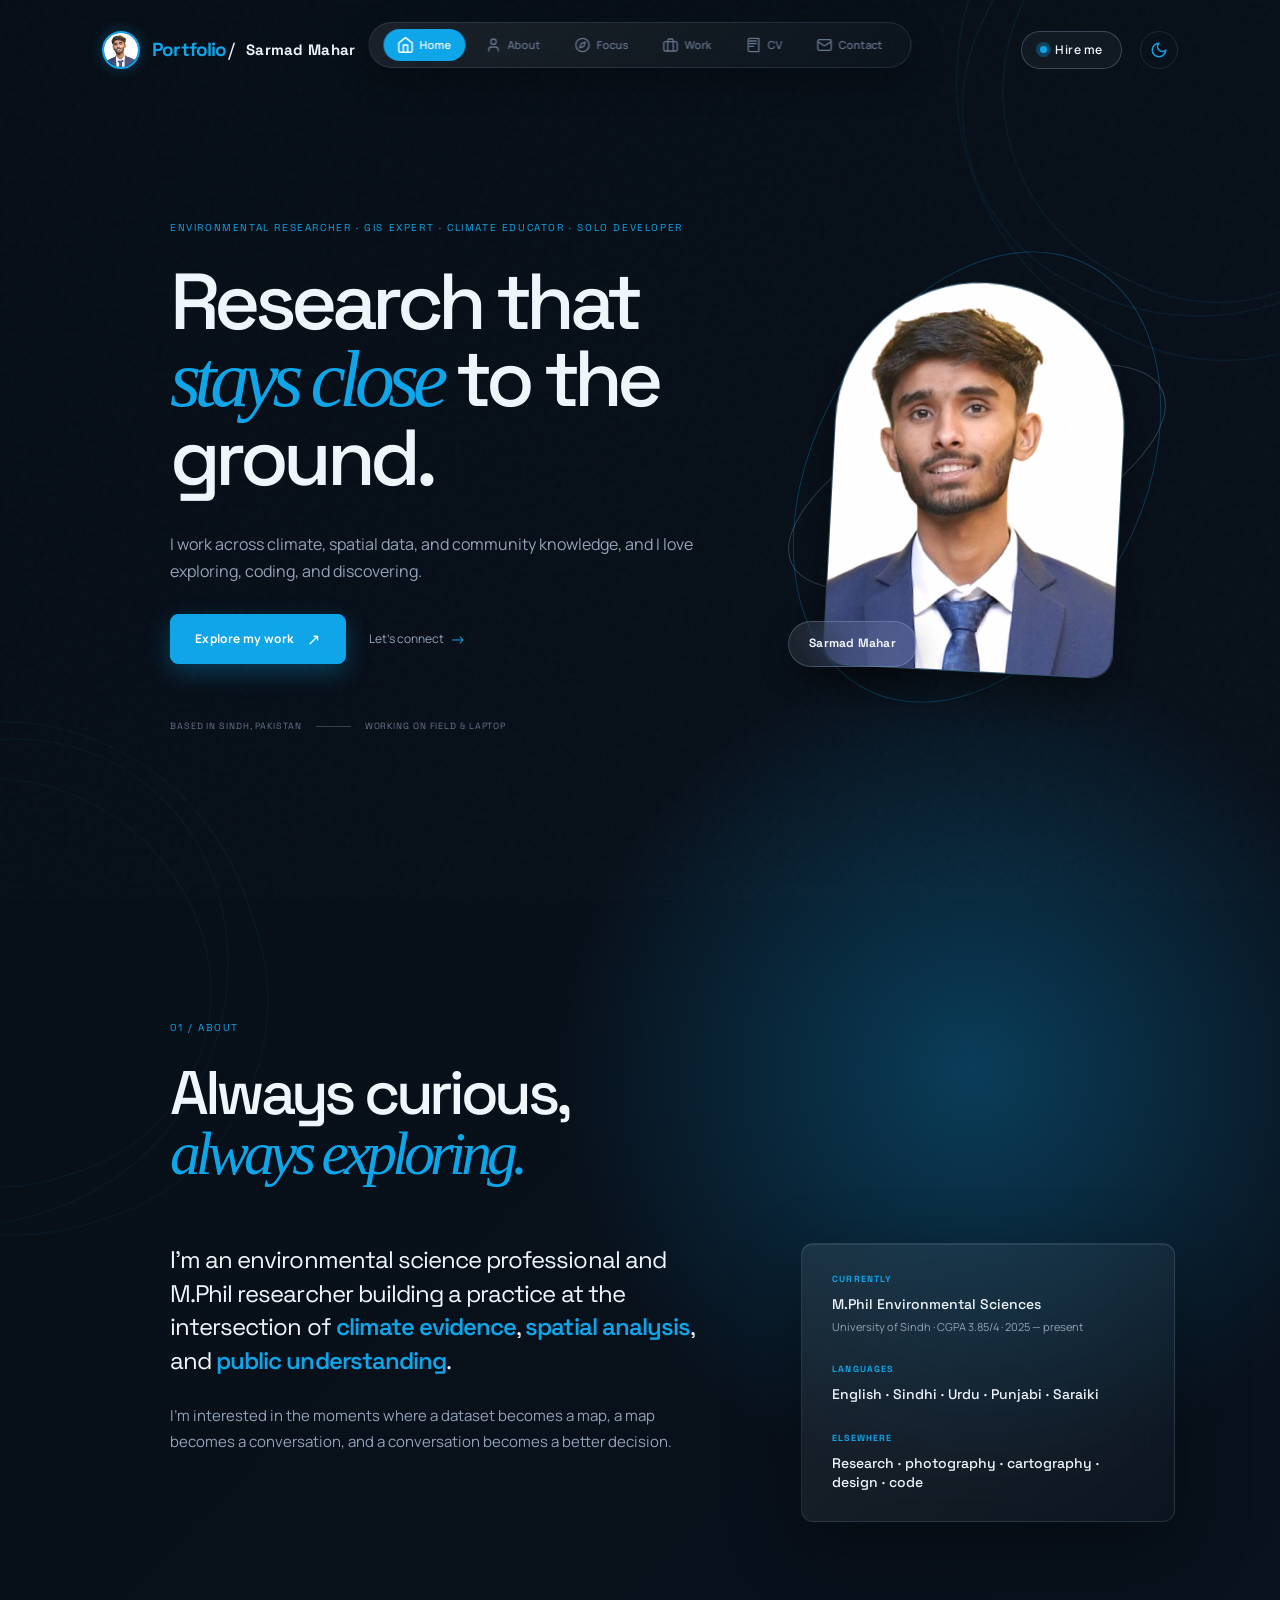
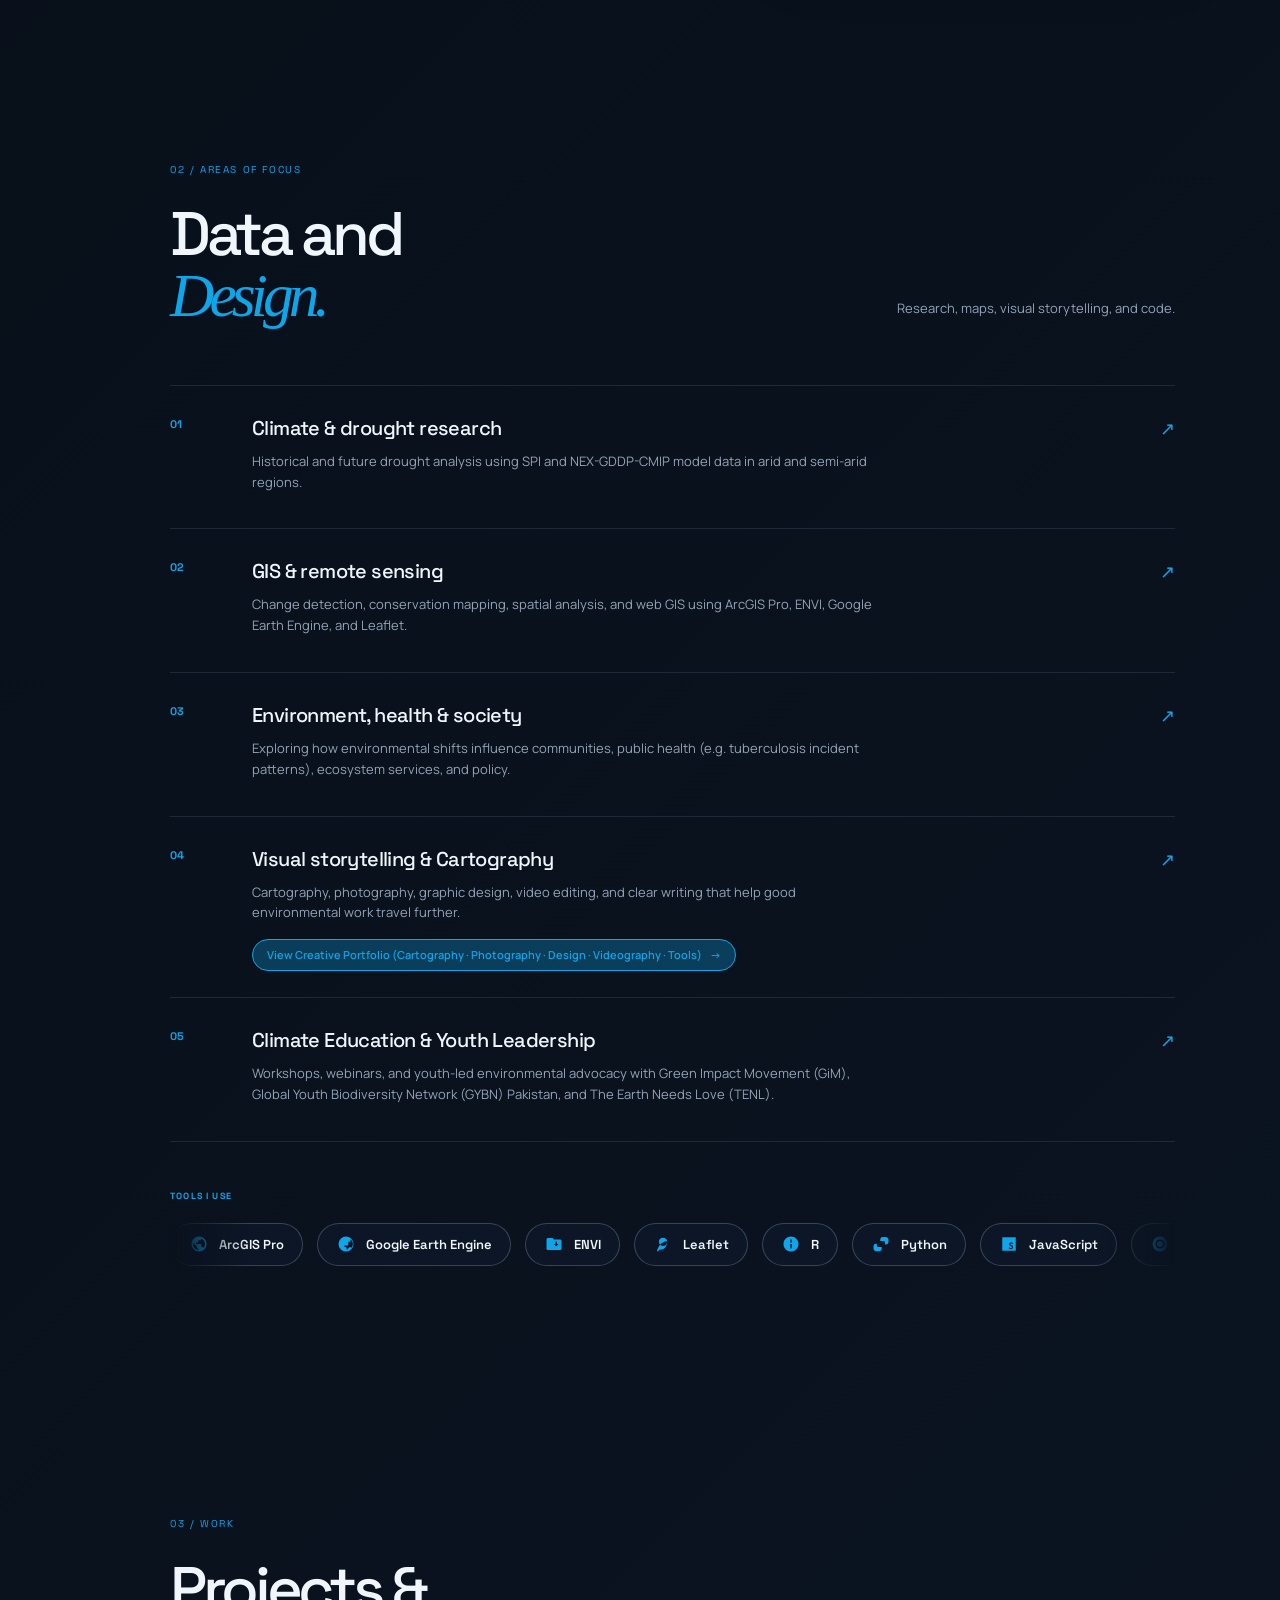
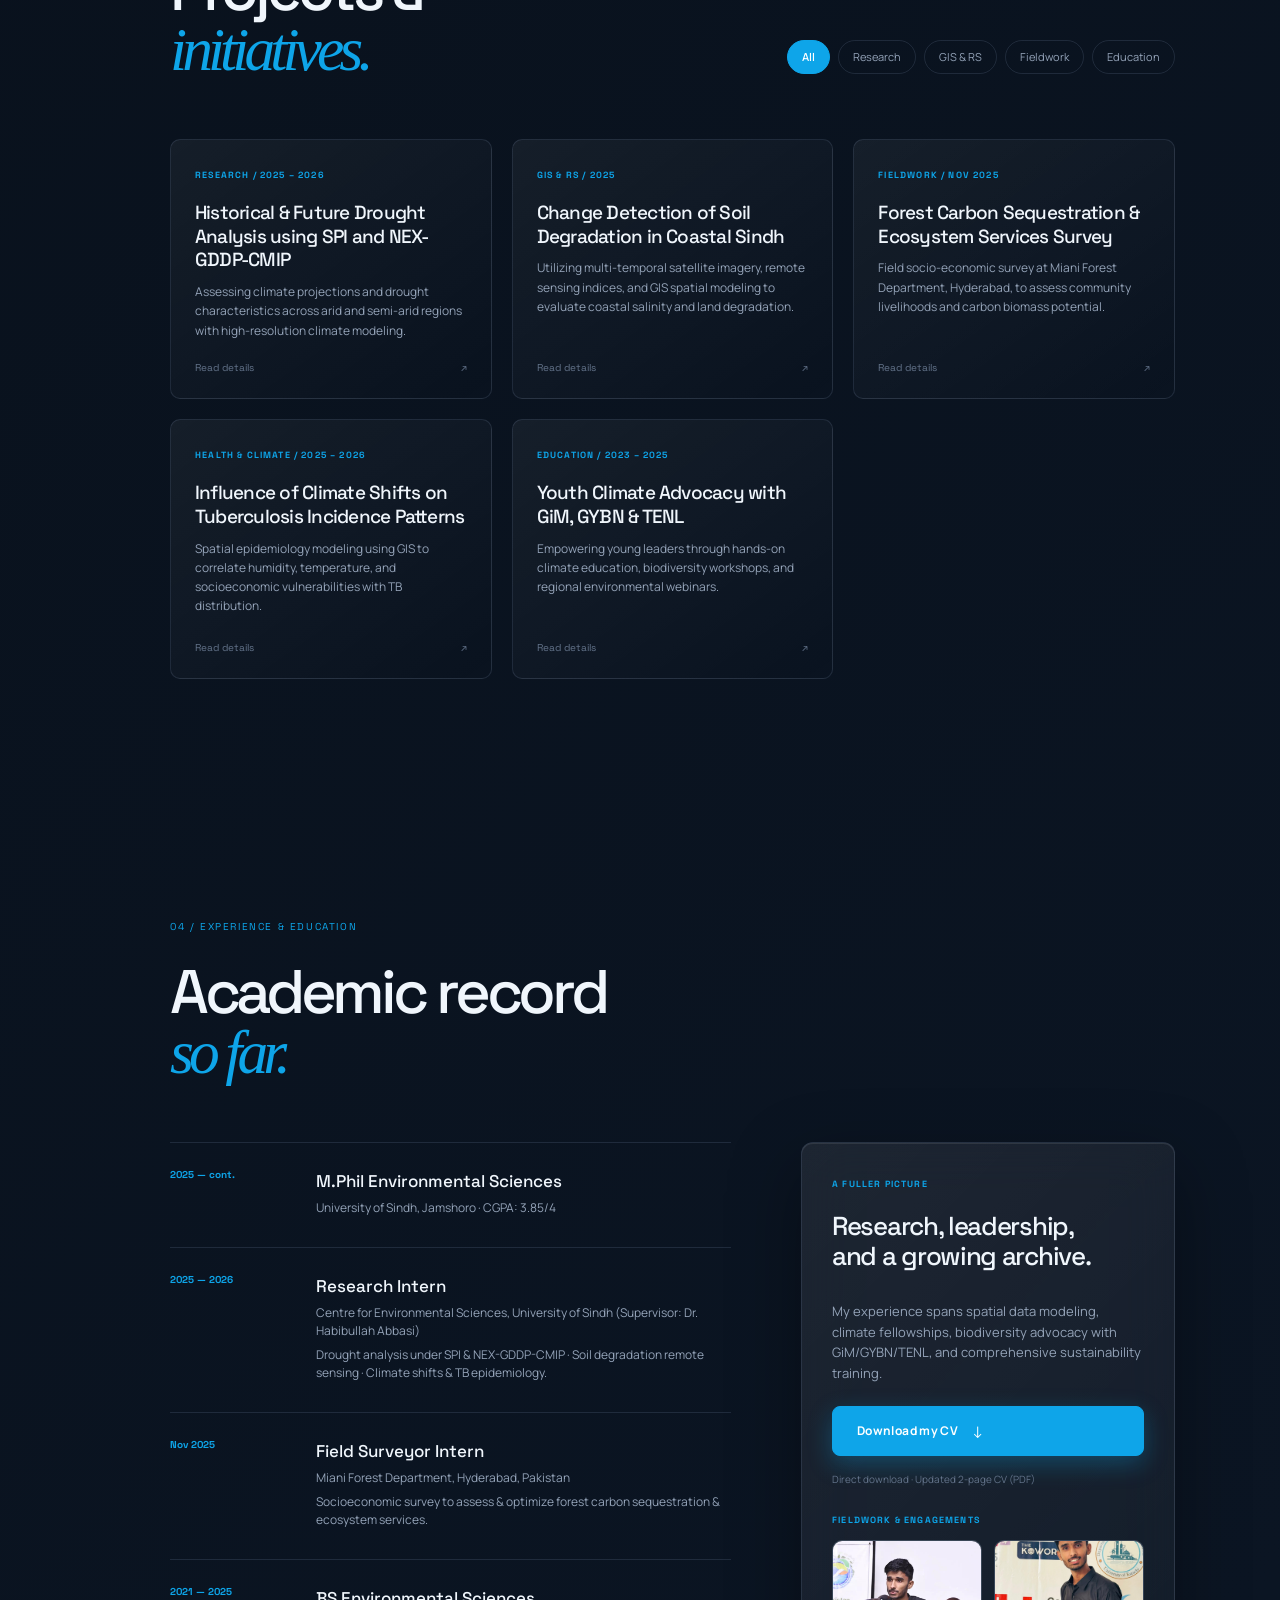
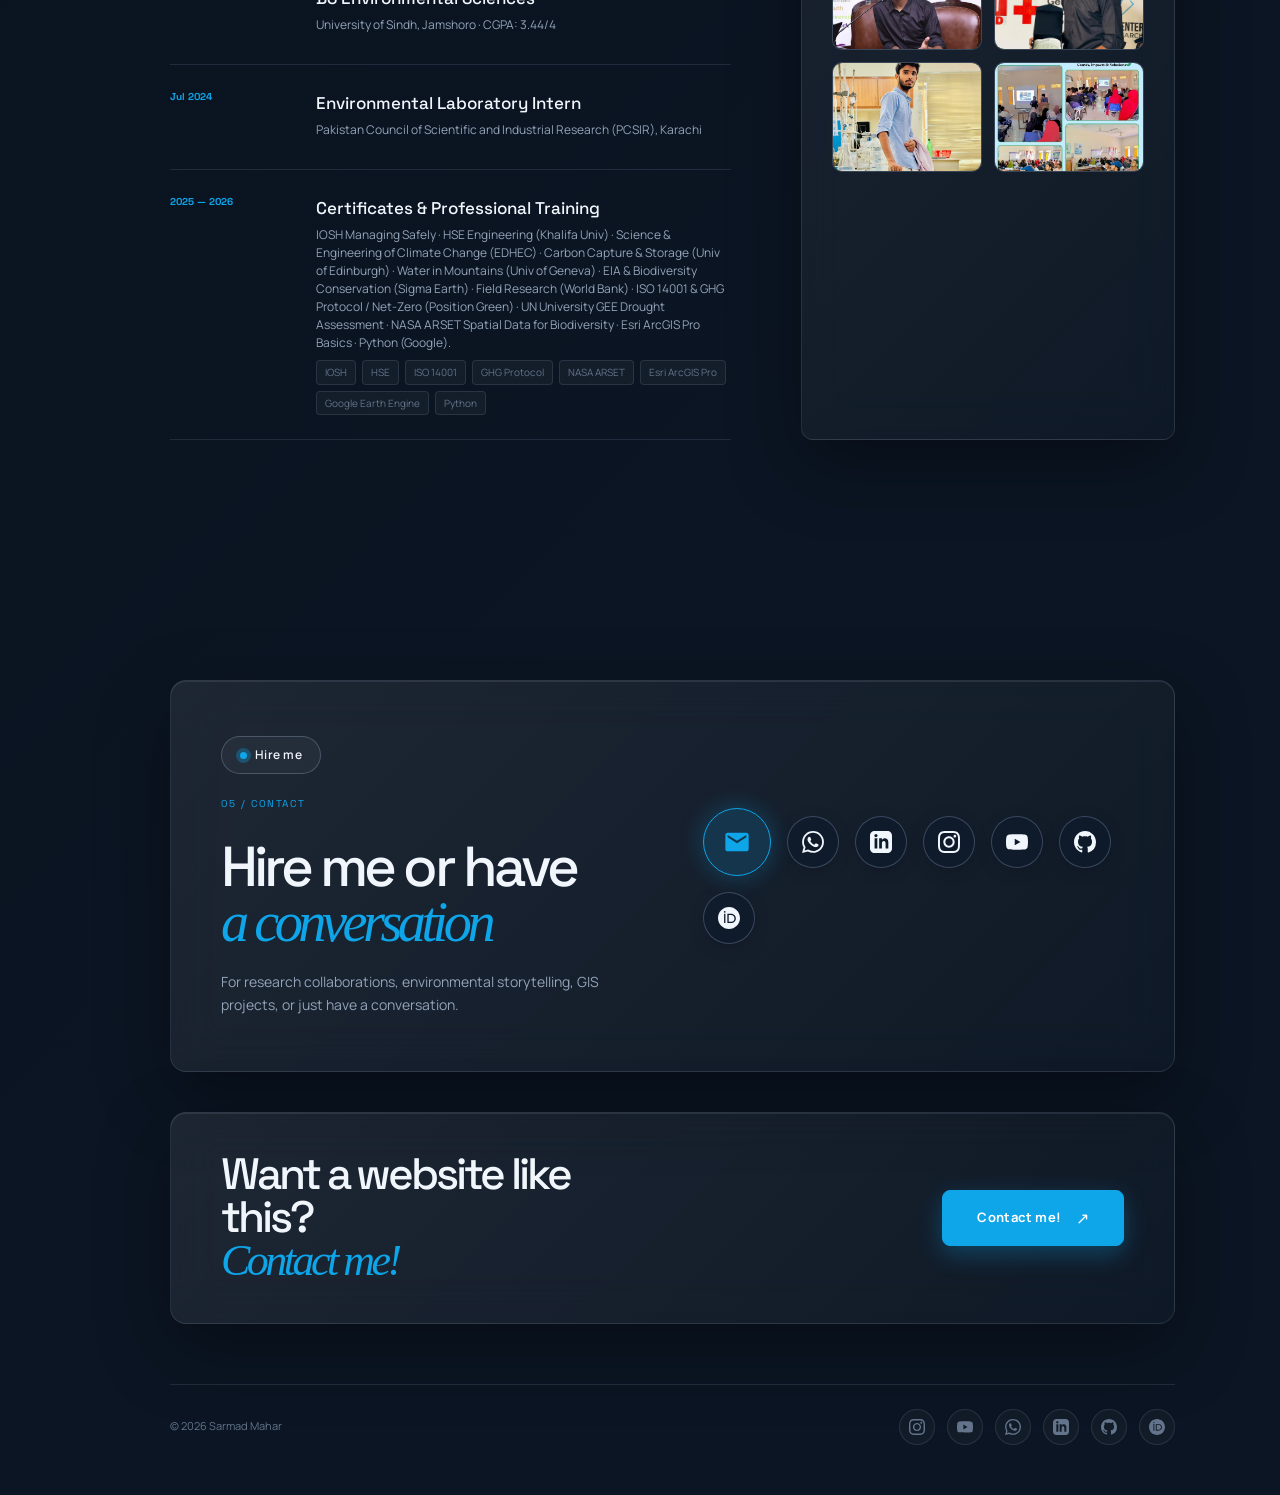
==== commit 6e28f45c: "Refactor navigation: smooth fade and slide transition, reposition docked sidebar to left side" ====
--- a/Portfolio/index.html
+++ b/Portfolio/index.html
@@ -38,48 +38,81 @@
     </div>
   </header>
 
-  <!-- ADAPTIVE NAVIGATION (TOP HORIZONTAL -> RIGHT VERTICAL ON SCROLL) -->
-  <aside class="side-nav glass" aria-label="Primary navigation">
-    <!-- APP ICON AT TOP OF DOCKED SIDEBAR -->
+  <!-- TOP HORIZONTAL NAVIGATION (AT PAGE TOP) -->
+  <nav class="top-nav glass" aria-label="Top navigation">
+    <a href="#home" data-route="home">
+      <span class="nav-icon">
+        <svg width="18" height="18" viewBox="0 0 24 24" fill="none" stroke="currentColor" stroke-width="2" stroke-linecap="round" stroke-linejoin="round"><path d="m3 9 9-7 9 7v11a2 2 0 0 1-2 2H5a2 2 0 0 1-2-2z"/><polyline points="9 22 9 12 15 12 15 22"/></svg>
+      </span>
+      <span>Home</span>
+    </a>
+    <a href="#about" data-route="about">
+      <span class="nav-icon">
+        <svg width="18" height="18" viewBox="0 0 24 24" fill="none" stroke="currentColor" stroke-width="2" stroke-linecap="round" stroke-linejoin="round"><path d="M19 21v-2a4 4 0 0 0-4-4H9a4 4 0 0 0-4 4v2"/><circle cx="12" cy="7" r="4"/></svg>
+      </span>
+      <span>About</span>
+    </a>
+    <a href="#focus" data-route="focus">
+      <span class="nav-icon">
+        <svg width="18" height="18" viewBox="0 0 24 24" fill="none" stroke="currentColor" stroke-width="2" stroke-linecap="round" stroke-linejoin="round"><circle cx="12" cy="12" r="10"/><polygon points="16.24 7.76 14.12 14.12 7.76 16.24 9.88 9.88 16.24 7.76"/></svg>
+      </span>
+      <span>Focus</span>
+    </a>
+    <a href="#work" data-route="work">
+      <span class="nav-icon">
+        <svg width="18" height="18" viewBox="0 0 24 24" fill="none" stroke="currentColor" stroke-width="2" stroke-linecap="round" stroke-linejoin="round"><rect width="20" height="14" x="2" y="7" rx="2" ry="2"/><path d="M16 21V5a2 2 0 0 0-2-2h-4a2 2 0 0 0-2 2v16"/></svg>
+      </span>
+      <span>Work</span>
+    </a>
+    <a href="#cv" data-route="cv">
+      <span class="nav-icon">
+        <svg width="18" height="18" viewBox="0 0 24 24" fill="none" stroke="currentColor" stroke-width="2" stroke-linecap="round" stroke-linejoin="round"><path d="M4 19.5v-15A2.5 2.5 0 0 1 6.5 2H20v20H6.5a2.5 2.5 0 0 1-2.5-2.5Z"/><path d="M6 6h10"/><path d="M6 10h10"/><path d="M6 14h6"/></svg>
+      </span>
+      <span>CV</span>
+    </a>
+    <a href="#contact" data-route="contact">
+      <span class="nav-icon">
+        <svg width="18" height="18" viewBox="0 0 24 24" fill="none" stroke="currentColor" stroke-width="2" stroke-linecap="round" stroke-linejoin="round"><rect width="20" height="16" x="2" y="4" rx="2"/><path d="m22 7-8.97 5.7a1.94 1.94 0 0 1-2.06 0L2 7"/></svg>
+      </span>
+      <span>Contact</span>
+    </a>
+  </nav>
+
+  <!-- LEFT SIDEBAR NAVIGATION (SLIDES IN ON SCROLL) -->
+  <aside class="side-nav glass" aria-label="Sidebar navigation">
     <a href="#home" class="nav-avatar-item" aria-label="Home / Sarmad Mahar" title="Sarmad Mahar">
       <img src="assets/Sarmad_white_bg.png" alt="Sarmad Mahar" />
     </a>
-    <!-- HOME -->
     <a href="#home" data-route="home">
       <span class="nav-icon">
         <svg width="18" height="18" viewBox="0 0 24 24" fill="none" stroke="currentColor" stroke-width="2" stroke-linecap="round" stroke-linejoin="round"><path d="m3 9 9-7 9 7v11a2 2 0 0 1-2 2H5a2 2 0 0 1-2-2z"/><polyline points="9 22 9 12 15 12 15 22"/></svg>
       </span>
       <span>Home</span>
     </a>
-    <!-- ABOUT -->
     <a href="#about" data-route="about">
       <span class="nav-icon">
         <svg width="18" height="18" viewBox="0 0 24 24" fill="none" stroke="currentColor" stroke-width="2" stroke-linecap="round" stroke-linejoin="round"><path d="M19 21v-2a4 4 0 0 0-4-4H9a4 4 0 0 0-4 4v2"/><circle cx="12" cy="7" r="4"/></svg>
       </span>
       <span>About</span>
     </a>
-    <!-- FOCUS -->
     <a href="#focus" data-route="focus">
       <span class="nav-icon">
         <svg width="18" height="18" viewBox="0 0 24 24" fill="none" stroke="currentColor" stroke-width="2" stroke-linecap="round" stroke-linejoin="round"><circle cx="12" cy="12" r="10"/><polygon points="16.24 7.76 14.12 14.12 7.76 16.24 9.88 9.88 16.24 7.76"/></svg>
       </span>
       <span>Focus</span>
     </a>
-    <!-- WORK -->
     <a href="#work" data-route="work">
       <span class="nav-icon">
         <svg width="18" height="18" viewBox="0 0 24 24" fill="none" stroke="currentColor" stroke-width="2" stroke-linecap="round" stroke-linejoin="round"><rect width="20" height="14" x="2" y="7" rx="2" ry="2"/><path d="M16 21V5a2 2 0 0 0-2-2h-4a2 2 0 0 0-2 2v16"/></svg>
       </span>
       <span>Work</span>
     </a>
-    <!-- CV -->
     <a href="#cv" data-route="cv">
       <span class="nav-icon">
         <svg width="18" height="18" viewBox="0 0 24 24" fill="none" stroke="currentColor" stroke-width="2" stroke-linecap="round" stroke-linejoin="round"><path d="M4 19.5v-15A2.5 2.5 0 0 1 6.5 2H20v20H6.5a2.5 2.5 0 0 1-2.5-2.5Z"/><path d="M6 6h10"/><path d="M6 10h10"/><path d="M6 14h6"/></svg>
       </span>
       <span>CV</span>
     </a>
-    <!-- CONTACT -->
     <a href="#contact" data-route="contact">
       <span class="nav-icon">
         <svg width="18" height="18" viewBox="0 0 24 24" fill="none" stroke="currentColor" stroke-width="2" stroke-linecap="round" stroke-linejoin="round"><rect width="20" height="16" x="2" y="4" rx="2"/><path d="m22 7-8.97 5.7a1.94 1.94 0 0 1-2.06 0L2 7"/></svg>
--- a/Portfolio/styles.css
+++ b/Portfolio/styles.css
@@ -248,30 +248,99 @@
 }
 
 /* =========================================
-   ADAPTIVE NAVIGATION BAR
-   - Horizontal centered at top initially
-   - Smoothly transforms to vertical on right side when scrolling
+   ADAPTIVE NAVIGATION SYSTEM
+   - Top horizontal bar: centered at top, slides up & fades out smoothly on scroll
+   - Left vertical dock: slides in from left & fades in smoothly on scroll
    ========================================= */
+
+/* TOP HORIZONTAL NAVIGATION */
+.top-nav {
+  position: fixed;
+  z-index: 95;
+  top: 22px;
+  left: 50%;
+  transform: translateX(-50%) translateY(0);
+  display: flex;
+  flex-direction: row;
+  align-items: center;
+  justify-content: center;
+  gap: 6px;
+  padding: 6px 14px;
+  border-radius: 999px;
+  box-shadow: 0 12px 35px rgba(0, 0, 0, 0.28);
+  opacity: 1;
+  pointer-events: auto;
+  visibility: visible;
+  transition: opacity 0.35s cubic-bezier(0.16, 1, 0.3, 1),
+              transform 0.35s cubic-bezier(0.16, 1, 0.3, 1),
+              visibility 0.35s;
+}
+
+body.nav-scrolled .top-nav {
+  opacity: 0;
+  transform: translateX(-50%) translateY(-22px);
+  pointer-events: none;
+  visibility: hidden;
+}
+
+.top-nav a {
+  color: var(--faint);
+  font-size: 11px;
+  font-weight: 600;
+  display: flex;
+  flex-direction: row;
+  align-items: center;
+  gap: 6px;
+  padding: 7px 14px;
+  border-radius: 999px;
+  transition: 0.25s;
+  text-decoration: none;
+}
+
+.top-nav a:hover,
+.top-nav a.active {
+  color: #ffffff;
+  background: var(--accent);
+}
+
+.top-nav a:hover .nav-icon,
+.top-nav a.active .nav-icon {
+  color: #ffffff;
+  transform: scale(1.1);
+}
+
+/* LEFT VERTICAL DOCKED NAVIGATION */
 .side-nav {
   position: fixed;
   z-index: 90;
-  top: 24px;
-  left: 50%;
+  top: 50%;
+  left: 24px;
   right: auto;
-  transform: translateX(-50%);
-  display: flex;
-  flex-direction: row;
-  align-items: center;
-  justify-content: center;
-  gap: 8px;
-  padding: 6px 14px;
-  border-radius: 999px;
-  transition: all 0.4s cubic-bezier(0.16, 1, 0.3, 1);
-  box-shadow: 0 12px 35px rgba(0, 0, 0, 0.28);
+  transform: translateY(-50%) translateX(-35px);
+  display: flex;
+  flex-direction: column;
+  align-items: center;
+  width: 72px;
+  padding: 16px 8px;
+  border-radius: 40px;
+  gap: 12px;
+  box-shadow: 0 16px 40px rgba(0, 0, 0, 0.32);
+  opacity: 0;
+  pointer-events: none;
+  visibility: hidden;
+  transition: opacity 0.4s cubic-bezier(0.16, 1, 0.3, 1),
+              transform 0.4s cubic-bezier(0.16, 1, 0.3, 1),
+              visibility 0.4s;
+}
+
+body.nav-scrolled .side-nav {
+  opacity: 1;
+  transform: translateY(-50%) translateX(0);
+  pointer-events: auto;
+  visibility: visible;
 }
 
 .nav-avatar-item {
-  display: none;
   width: 38px;
   height: 38px;
   border-radius: 50%;
@@ -280,6 +349,7 @@
   box-shadow: 0 0 12px var(--accent-glow);
   margin-bottom: 2px;
   transition: transform 0.25s;
+  display: block;
 }
 
 .nav-avatar-item:hover {
@@ -293,83 +363,48 @@
 }
 
 .side-nav a:not(.nav-avatar-item) {
-  color: var(--faint);
-  font-size: 11px;
+  display: flex;
+  flex-direction: column;
+  align-items: center;
+  justify-content: center;
+  font-size: 9px;
   font-weight: 600;
-  display: flex;
-  flex-direction: row;
-  align-items: center;
-  gap: 6px;
-  padding: 7px 14px;
-  border-radius: 999px;
-  transition: 0.25s;
-}
-
-.nav-icon {
-  width: 16px;
-  height: 16px;
-  display: flex;
-  align-items: center;
-  justify-content: center;
-  color: inherit;
-  transition: transform 0.2s;
-}
-
-.side-nav a:not(.nav-avatar-item):hover,
-.side-nav a:not(.nav-avatar-item).active {
-  color: #ffffff;
-  background: var(--accent);
-}
-
-.side-nav a:not(.nav-avatar-item):hover .nav-icon,
-.side-nav a:not(.nav-avatar-item).active .nav-icon {
-  color: #ffffff;
-  transform: scale(1.1);
-}
-
-/* SCROLLED STATE: DOCKED ON THE RIGHT SIDE */
-.side-nav.docked-right {
-  top: 50%;
-  left: auto;
-  right: 28px;
-  transform: translateY(-50%);
-  flex-direction: column;
-  width: 72px;
-  padding: 16px 8px;
-  border-radius: 40px;
-  gap: 12px;
-}
-
-.side-nav.docked-right .nav-avatar-item {
-  display: block;
-}
-
-.side-nav.docked-right a:not(.nav-avatar-item) {
-  flex-direction: column;
-  font-size: 9px;
   gap: 4px;
   padding: 5px 6px;
   width: 100%;
   border-radius: 12px;
   color: var(--faint);
-}
-
-.side-nav.docked-right a:not(.nav-avatar-item):hover,
-.side-nav.docked-right a:not(.nav-avatar-item).active {
+  transition: 0.25s;
+  text-decoration: none;
+}
+
+.nav-icon {
+  width: 16px;
+  height: 16px;
+  display: flex;
+  align-items: center;
+  justify-content: center;
+  color: inherit;
+  transition: transform 0.2s;
+}
+
+.side-nav a:not(.nav-avatar-item):hover,
+.side-nav a:not(.nav-avatar-item).active {
   background: transparent;
   color: var(--accent);
 }
 
-.side-nav.docked-right a:not(.nav-avatar-item):hover .nav-icon,
-.side-nav.docked-right a:not(.nav-avatar-item).active .nav-icon {
-  color: var(--accent);
+.side-nav a:not(.nav-avatar-item):hover .nav-icon,
+.side-nav a:not(.nav-avatar-item).active .nav-icon {
+  color: var(--accent);
+  transform: scale(1.15);
 }
 
 /* MAIN SECTIONS LAYOUT */
 .section {
   max-width: 1150px;
   margin: 0 auto;
-  padding: 120px 100px 120px 6vw;
+  padding: 120px 40px 120px 105px;
   position: relative;
 }
 
@@ -1330,8 +1365,8 @@
     padding-inline: 5vw;
   }
   .section {
-    padding-left: 5vw;
-    padding-right: 80px;
+    padding-left: 95px;
+    padding-right: 5vw;
   }
   .hero-section {
     gap: 30px;
@@ -1357,8 +1392,8 @@
     grid-template-columns: 1fr;
     gap: 40px;
   }
-  .side-nav.docked-right {
-    right: 14px;
+  .side-nav {
+    left: 14px;
   }
 }
 
@@ -1372,19 +1407,24 @@
   .availability {
     display: none;
   }
-  .side-nav,
-  .side-nav.docked-right {
+  .top-nav {
+    display: none !important;
+  }
+  .side-nav {
     top: auto;
     bottom: 14px;
     left: 12px;
     right: 12px;
-    transform: none;
+    transform: none !important;
     width: auto;
     height: 60px;
     flex-direction: row;
     justify-content: space-around;
     padding: 8px 10px;
     border-radius: 20px;
+    opacity: 1 !important;
+    visibility: visible !important;
+    pointer-events: auto !important;
   }
   .nav-avatar-item {
     display: none !important;
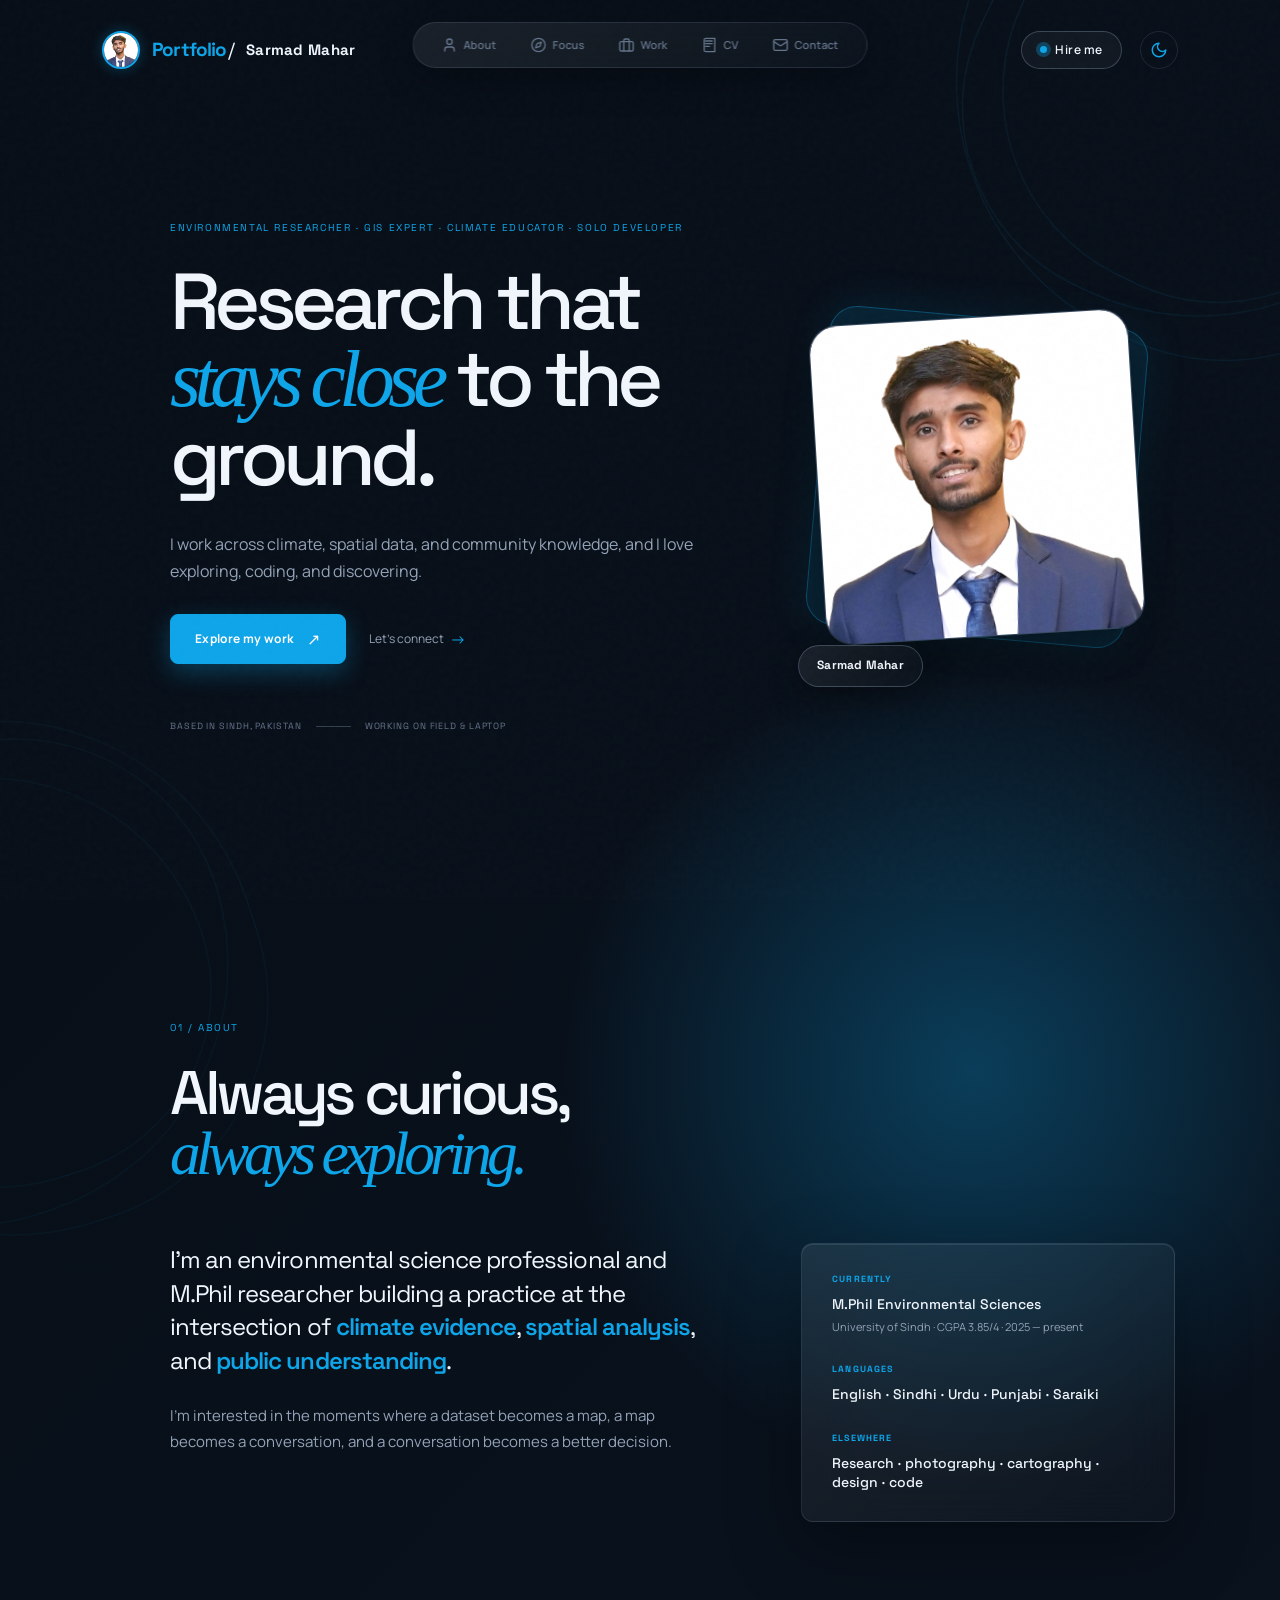
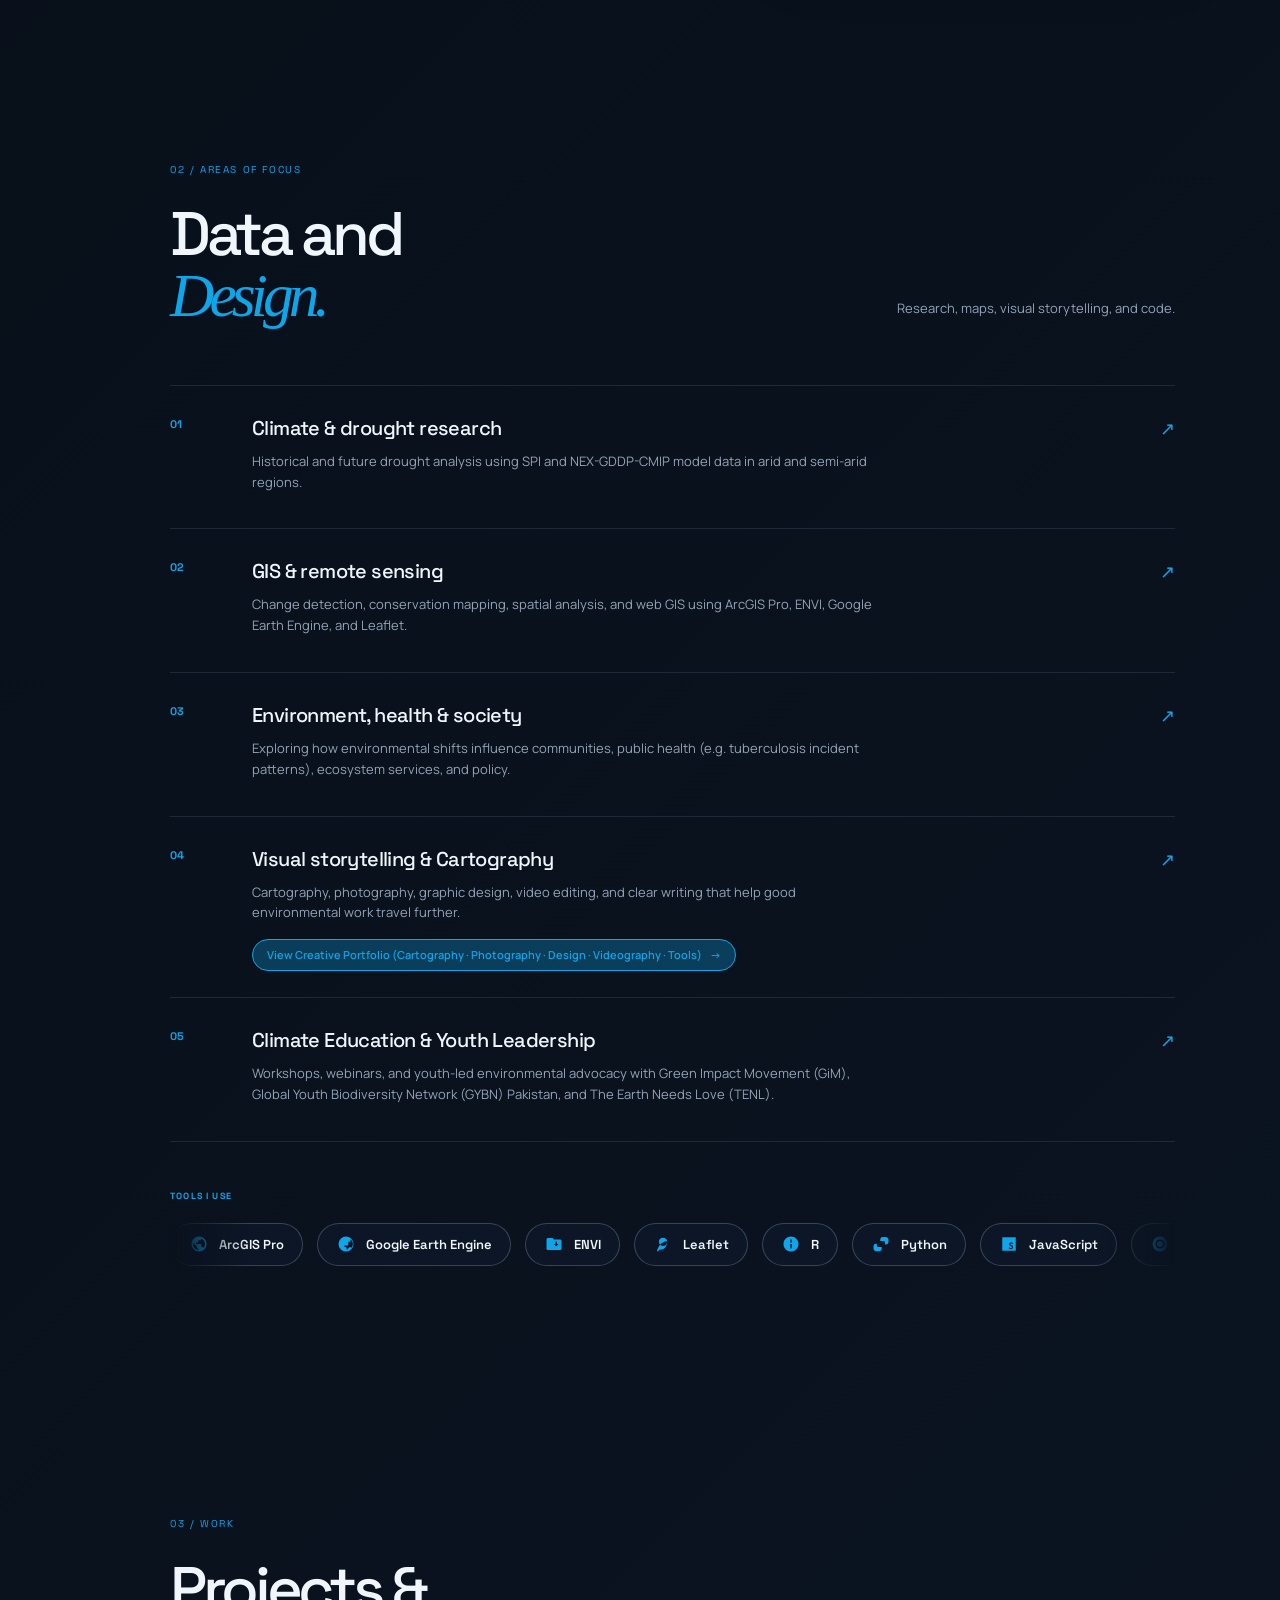
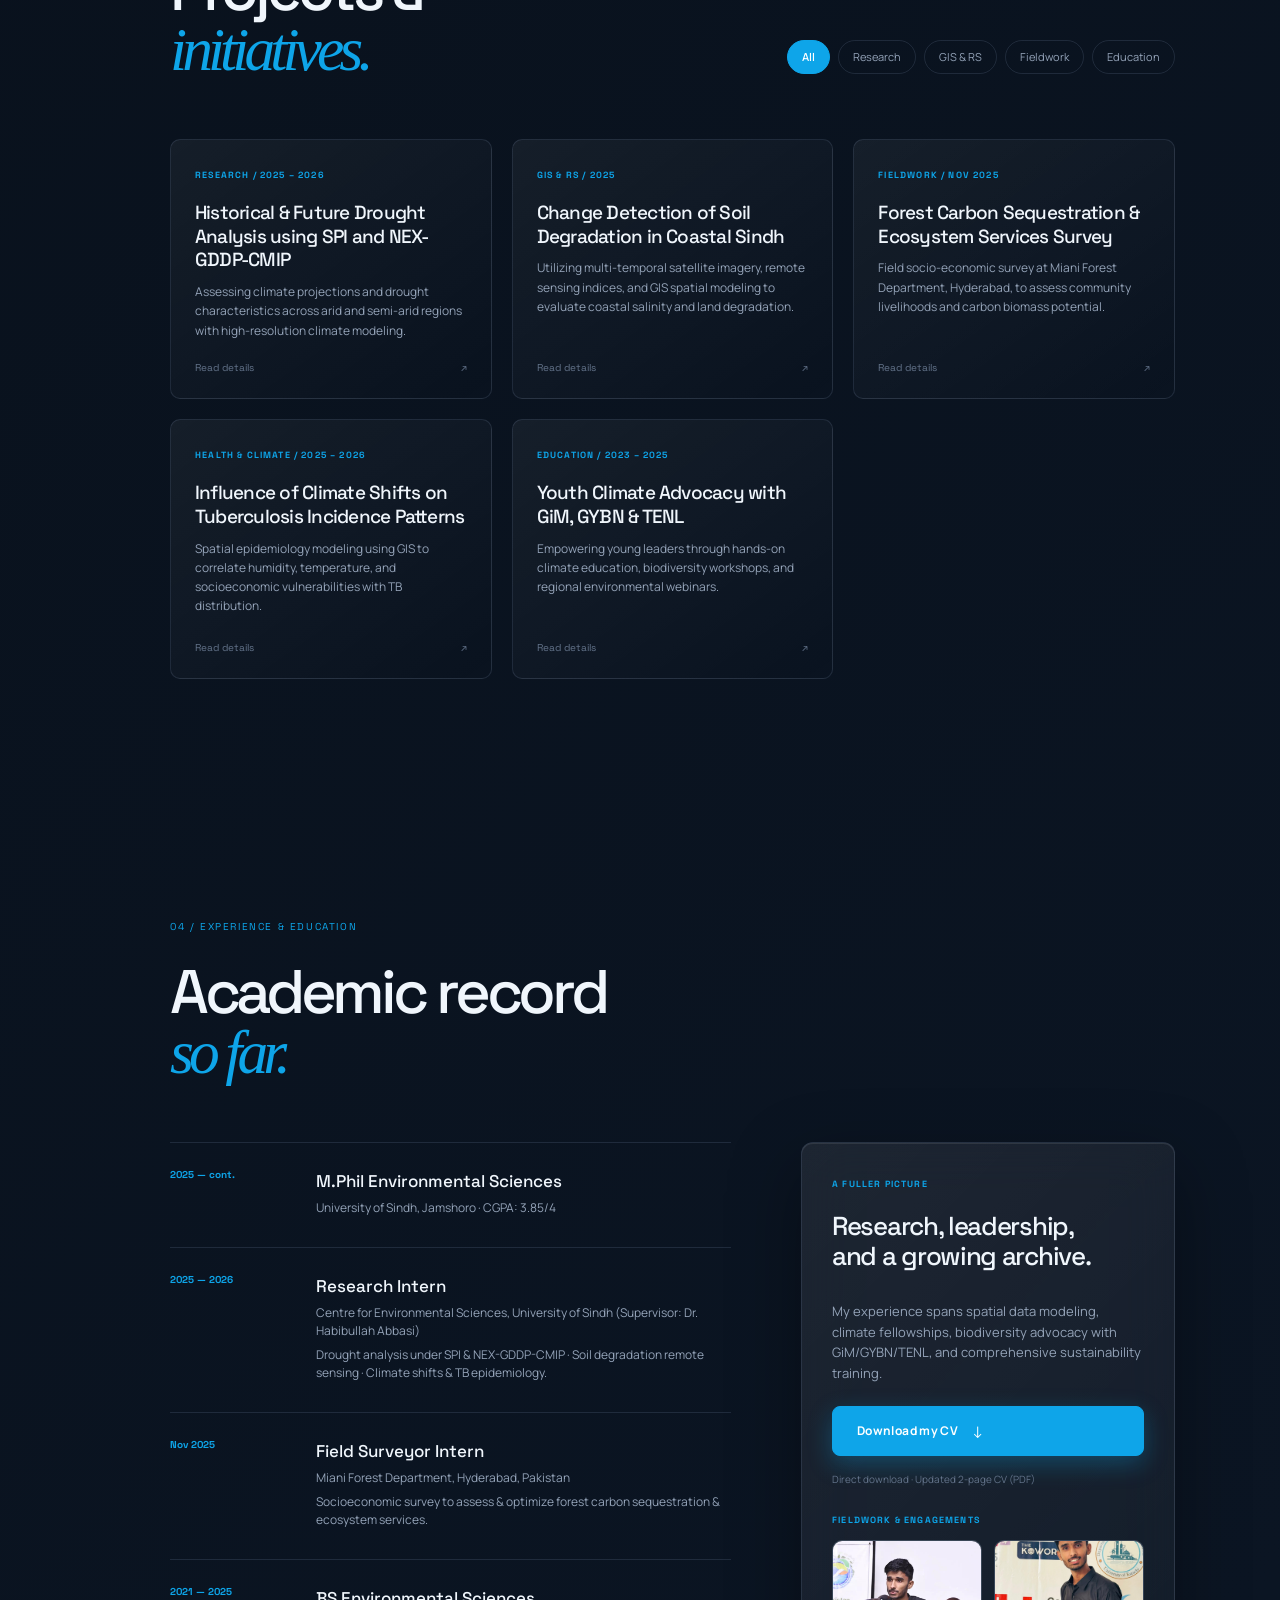
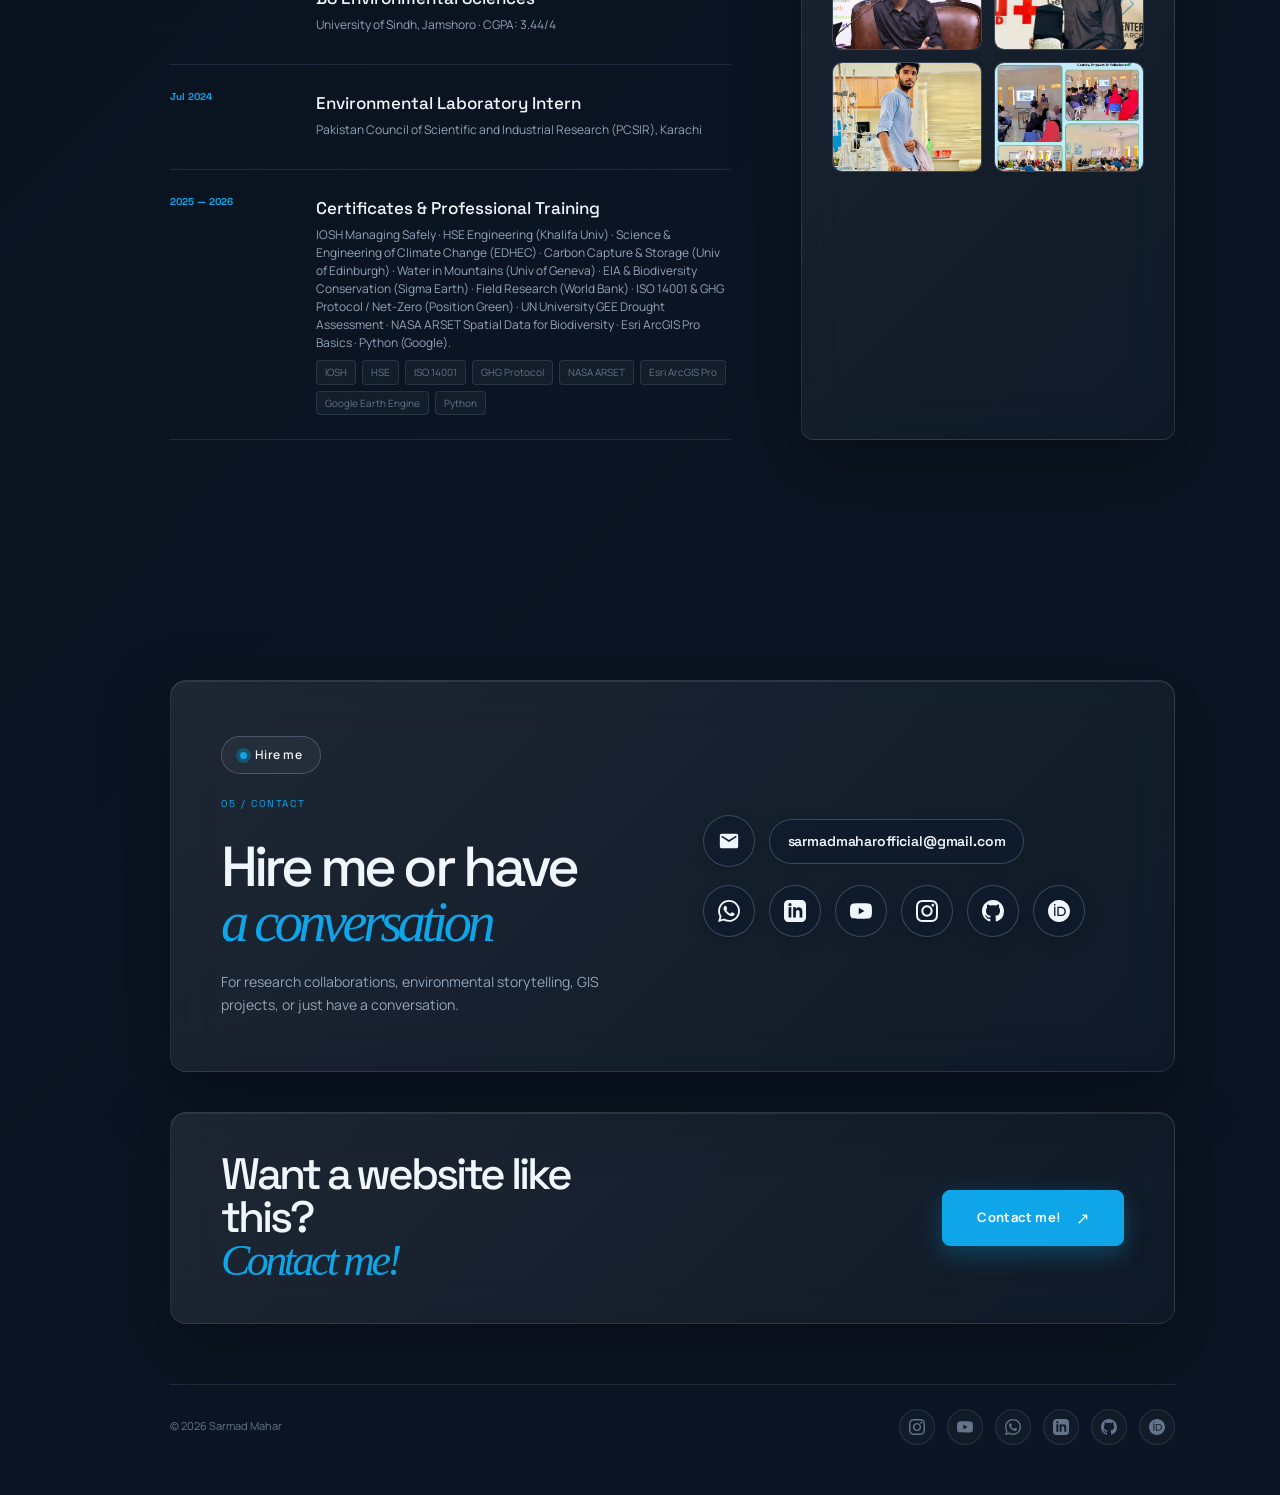
==== commit b9680b73: "Remove home button from navbars, restyle hero portrait to tilted square with glowing backdrop, and o" ====
--- a/Portfolio/index.html
+++ b/Portfolio/index.html
@@ -40,12 +40,6 @@
 
   <!-- TOP HORIZONTAL NAVIGATION (AT PAGE TOP) -->
   <nav class="top-nav glass" aria-label="Top navigation">
-    <a href="#home" data-route="home">
-      <span class="nav-icon">
-        <svg width="18" height="18" viewBox="0 0 24 24" fill="none" stroke="currentColor" stroke-width="2" stroke-linecap="round" stroke-linejoin="round"><path d="m3 9 9-7 9 7v11a2 2 0 0 1-2 2H5a2 2 0 0 1-2-2z"/><polyline points="9 22 9 12 15 12 15 22"/></svg>
-      </span>
-      <span>Home</span>
-    </a>
     <a href="#about" data-route="about">
       <span class="nav-icon">
         <svg width="18" height="18" viewBox="0 0 24 24" fill="none" stroke="currentColor" stroke-width="2" stroke-linecap="round" stroke-linejoin="round"><path d="M19 21v-2a4 4 0 0 0-4-4H9a4 4 0 0 0-4 4v2"/><circle cx="12" cy="7" r="4"/></svg>
@@ -82,12 +76,6 @@
   <aside class="side-nav glass" aria-label="Sidebar navigation">
     <a href="#home" class="nav-avatar-item" aria-label="Home / Sarmad Mahar" title="Sarmad Mahar">
       <img src="assets/Sarmad_white_bg.png" alt="Sarmad Mahar" />
-    </a>
-    <a href="#home" data-route="home">
-      <span class="nav-icon">
-        <svg width="18" height="18" viewBox="0 0 24 24" fill="none" stroke="currentColor" stroke-width="2" stroke-linecap="round" stroke-linejoin="round"><path d="m3 9 9-7 9 7v11a2 2 0 0 1-2 2H5a2 2 0 0 1-2-2z"/><polyline points="9 22 9 12 15 12 15 22"/></svg>
-      </span>
-      <span>Home</span>
     </a>
     <a href="#about" data-route="about">
       <span class="nav-icon">
@@ -139,8 +127,7 @@
         </div>
       </div>
       <div class="hero-portrait-wrap">
-        <div class="hero-orbit orbit-a"></div>
-        <div class="hero-orbit orbit-b"></div>
+        <div class="portrait-frame-backdrop"></div>
         <div class="portrait-card glass">
           <img src="assets/Sarmad_white_bg.png" alt="Portrait of Sarmad Mahar" />
         </div>
@@ -401,36 +388,45 @@
           <h2>Hire me or have<br /><em>a conversation</em></h2>
           <p class="contact-copy">For research collaborations, environmental storytelling, GIS projects, or just have a conversation.</p>
         </div>
-        <!-- ICON-ONLY SOCIAL DOCK (GMAIL ENLARGED) -->
-        <div class="social-icons-dock">
-          <!-- GMAIL (ENLARGED CIRCLE) -->
-          <a class="social-circle-btn gmail-circle-btn" href="mailto:sarmadmaharofficial@gmail.com" title="Email: sarmadmaharofficial@gmail.com" aria-label="Email">
-            <svg viewBox="0 0 24 24"><path d="M20 4H4c-1.1 0-1.99.9-1.99 2L2 18c0 1.1.9 2 2 2h16c1.1 0 2-.9 2-2V6c0-1.1-.9-2-2-2zm0 4l-8 5-8-5V6l8 5 8-5v2z"/></svg>
-          </a>
-          <!-- WHATSAPP -->
-          <a class="social-circle-btn" href="https://wa.me/923052676986" target="_blank" rel="noreferrer" title="WhatsApp: +92 305 267 6986" aria-label="WhatsApp">
-            <svg viewBox="0 0 24 24"><path d="M.057 24l1.687-6.163c-1.041-1.804-1.588-3.849-1.587-5.946.003-6.556 5.338-11.891 11.893-11.891 3.181.001 6.167 1.24 8.413 3.488 2.245 2.248 3.481 5.236 3.48 8.414-.003 6.557-5.338 11.892-11.893 11.892-1.99-.001-3.951-.5-5.688-1.448l-6.305 1.654zm6.597-3.807c1.676.995 3.276 1.591 5.392 1.592 5.448 0 9.886-4.434 9.889-9.885.002-5.462-4.415-9.89-9.881-9.892-5.452 0-9.887 4.434-9.889 9.884-.001 2.225.651 3.891 1.746 5.634l-.999 3.648 3.742-.981zm11.387-5.464c-.074-.124-.272-.198-.57-.347-.297-.149-1.758-.868-2.031-.967-.272-.099-.47-.149-.669.149-.198.297-.768.967-.941 1.165-.173.198-.347.223-.644.074-.297-.149-1.255-.462-2.39-1.475-.883-.788-1.48-1.761-1.653-2.059-.173-.297-.018-.458.13-.606.134-.133.297-.347.446-.521.151-.172.2-.296.3-.495.099-.198.05-.372-.025-.521-.075-.148-.669-1.611-.916-2.206-.242-.579-.487-.501-.669-.51l-.57-.01c-.198 0-.52.074-.792.372s-1.04 1.016-1.04 2.479 1.065 2.876 1.213 3.074c.149.198 2.095 3.2 5.076 4.487.709.306 1.263.489 1.694.626.712.226 1.36.194 1.872.118.571-.085 1.758-.719 2.006-1.413.248-.695.248-1.29.173-1.414z"/></svg>
-          </a>
-          <!-- LINKEDIN -->
-          <a class="social-circle-btn" href="https://www.linkedin.com/in/sarmadmahar/" target="_blank" rel="noreferrer" title="LinkedIn: Sarmad Mahar" aria-label="LinkedIn">
-            <svg viewBox="0 0 24 24"><path d="M19 0h-14c-2.761 0-5 2.239-5 5v14c0 2.761 2.239 5 5 5h14c2.762 0 5-2.239 5-5v-14c0-2.761-2.238-5-5-5zm-11 19h-3v-11h3v11zm-1.5-12.268c-.966 0-1.75-.79-1.75-1.764s.784-1.764 1.75-1.764 1.75.79 1.75 1.764-.783 1.764-1.75 1.764zm13.5 12.268h-3v-5.604c0-3.368-4-3.113-4 0v5.604h-3v-11h3v1.765c1.396-2.586 7-2.777 7 2.476v6.759z"/></svg>
-          </a>
-          <!-- INSTAGRAM -->
-          <a class="social-circle-btn" href="https://www.instagram.com/sarmadcaptures/" target="_blank" rel="noreferrer" title="Instagram: @sarmadcaptures" aria-label="Instagram">
-            <svg viewBox="0 0 24 24"><path d="M12 2.163c3.204 0 3.584.012 4.85.07 3.252.148 4.771 1.691 4.919 4.919.058 1.265.069 1.645.069 4.849 0 3.205-.012 3.584-.069 4.849-.149 3.225-1.664 4.771-4.919 4.919-1.266.058-1.644.07-4.85.07-3.204 0-3.584-.012-4.849-.07-3.26-.149-4.771-1.699-4.919-4.92-.058-1.265-.07-1.644-.07-4.849 0-3.204.013-3.583.07-4.849.149-3.227 1.664-4.771 4.919-4.919 1.266-.057 1.645-.069 4.849-.069zm0-2.163c-3.259 0-3.667.014-4.947.072-4.358.2-6.78 2.618-6.98 6.98-.059 1.281-.073 1.689-.073 4.948 0 3.259.014 3.668.072 4.948.2 4.358 2.618 6.78 6.98 6.98 1.281.058 1.689.072 4.948.072 3.259 0 3.668-.014 4.948-.072 4.354-.2 6.782-2.618 6.979-6.98.059-1.28.073-1.689.073-4.948 0-3.259-.014-3.667-.072-4.947-.196-4.354-2.617-6.78-6.979-6.98-1.281-.059-1.69-.073-4.949-.073zm0 5.838c-3.403 0-6.162 2.759-6.162 6.162s2.759 6.163 6.162 6.163 6.162-2.759 6.162-6.163c0-3.403-2.759-6.162-6.162-6.162zm0 10.162c-2.209 0-4-1.79-4-4 0-2.209 1.791-4 4-4s4 1.791 4 4c0 2.21-1.791 4-4 4zm6.406-11.845c-.796 0-1.441.645-1.441 1.44s.645 1.44 1.441 1.44c.795 0 1.439-.645 1.439-1.44s-.644-1.44-1.439-1.44z"/></svg>
-          </a>
-          <!-- YOUTUBE -->
-          <a class="social-circle-btn" href="https://www.youtube.com/@gisguide" target="_blank" rel="noreferrer" title="YouTube: @gisguide" aria-label="YouTube">
-            <svg viewBox="0 0 24 24"><path d="M23.498 6.186a3.016 3.016 0 0 0-2.122-2.136C19.505 3.545 12 3.545 12 3.545s-7.505 0-9.377.505A3.017 3.017 0 0 0 .502 6.186C0 8.07 0 12 0 12s0 3.93.502 5.814a3.016 3.016 0 0 0 2.122 2.136c1.871.505 9.376.505 9.376.505s7.505 0 9.377-.505a3.015 3.015 0 0 0 2.122-2.136C24 15.93 24 12 24 12s0-3.93-.502-5.814zM9.545 15.568V8.432L15.818 12l-6.273 3.568z"/></svg>
-          </a>
-          <!-- GITHUB -->
-          <a class="social-circle-btn" href="https://github.com/sarmad-mahar" target="_blank" rel="noreferrer" title="GitHub: sarmad-mahar" aria-label="GitHub">
-            <svg viewBox="0 0 24 24"><path d="M12 0C5.37 0 0 5.37 0 12c0 5.31 3.435 9.795 8.205 11.385.6.105.825-.255.825-.57 0-.285-.015-1.23-.015-2.235-3.015.555-3.795-.735-4.035-1.41-.135-.345-.72-1.41-1.23-1.695-.42-.225-1.02-.78-.015-.795.945-.015 1.62.87 1.845 1.23 1.08 1.815 2.805 1.305 3.495.99.105-.78.42-1.305.765-1.605-2.67-.3-5.46-1.335-5.46-5.925 0-1.305.465-2.385 1.23-3.225-.12-.3-.54-1.53.12-3.18 0 0 1.005-.315 3.3 1.23.96-.27 1.98-.405 3-.405s2.04.135 3 .405c2.295-1.56 3.3-1.23 3.3-1.23.66 1.65.24 2.88.12 3.18.765.84 1.23 1.905 1.23 3.225 0 4.605-2.805 5.625-5.475 5.925.435.375.81 1.095.81 2.22 0 1.605-.015 2.895-.015 3.3 0 .315.225.69.825.57A12.02 12.02 0 0024 12c0-6.63-5.37-12-12-12z"/></svg>
-          </a>
-          <!-- ORCID (FROM ASSETS/ORCID.SVG) -->
-          <a class="social-circle-btn" href="https://orcid.org/0009-0003-9533-2357" target="_blank" rel="noreferrer" title="ORCID: 0009-0003-9533-2357" aria-label="ORCID">
-            <svg viewBox="0 0 32 32"><path d="M16 0c-8.839 0-16 7.161-16 16s7.161 16 16 16c8.839 0 16-7.161 16-16s-7.161-16-16-16zM9.823 5.839c0.704 0 1.265 0.573 1.265 1.26 0 0.688-0.561 1.265-1.265 1.265-0.692-0.004-1.26-0.567-1.26-1.265 0-0.697 0.563-1.26 1.26-1.26zM8.864 9.885h1.923v13.391h-1.923zM13.615 9.885h5.197c4.948 0 7.125 3.541 7.125 6.703 0 3.439-2.687 6.699-7.099 6.699h-5.224zM15.536 11.625v9.927h3.063c4.365 0 5.365-3.312 5.365-4.964 0-2.687-1.713-4.963-5.464-4.963z"/></svg>
-          </a>
+        <!-- CONTACT CHANNELS: LINE 1 EMAIL WITH TEXT, LINE 2 OTHER PROFILES -->
+        <div class="contact-channels-group">
+          <!-- LINE 1: EMAIL CIRCLE + EMAIL ADDRESS -->
+          <div class="contact-email-row">
+            <a class="social-circle-btn" href="mailto:sarmadmaharofficial@gmail.com" title="Email: sarmadmaharofficial@gmail.com" aria-label="Email">
+              <svg viewBox="0 0 24 24"><path d="M20 4H4c-1.1 0-1.99.9-1.99 2L2 18c0 1.1.9 2 2 2h16c1.1 0 2-.9 2-2V6c0-1.1-.9-2-2-2zm0 4l-8 5-8-5V6l8 5 8-5v2z"/></svg>
+            </a>
+            <a class="contact-email-link" href="mailto:sarmadmaharofficial@gmail.com" title="Send email to sarmadmaharofficial@gmail.com">
+              sarmadmaharofficial@gmail.com
+            </a>
+          </div>
+
+          <!-- LINE 2: OTHER SOCIAL PROFILES -->
+          <div class="contact-socials-row">
+            <!-- WHATSAPP -->
+            <a class="social-circle-btn" href="https://wa.me/923052676986" target="_blank" rel="noreferrer" title="WhatsApp: +92 305 267 6986" aria-label="WhatsApp">
+              <svg viewBox="0 0 24 24"><path d="M.057 24l1.687-6.163c-1.041-1.804-1.588-3.849-1.587-5.946.003-6.556 5.338-11.891 11.893-11.891 3.181.001 6.167 1.24 8.413 3.488 2.245 2.248 3.481 5.236 3.48 8.414-.003 6.557-5.338 11.892-11.893 11.892-1.99-.001-3.951-.5-5.688-1.448l-6.305 1.654zm6.597-3.807c1.676.995 3.276 1.591 5.392 1.592 5.448 0 9.886-4.434 9.889-9.885.002-5.462-4.415-9.89-9.881-9.892-5.452 0-9.887 4.434-9.889 9.884-.001 2.225.651 3.891 1.746 5.634l-.999 3.648 3.742-.981zm11.387-5.464c-.074-.124-.272-.198-.57-.347-.297-.149-1.758-.868-2.031-.967-.272-.099-.47-.149-.669.149-.198.297-.768.967-.941 1.165-.173.198-.347.223-.644.074-.297-.149-1.255-.462-2.39-1.475-.883-.788-1.48-1.761-1.653-2.059-.173-.297-.018-.458.13-.606.134-.133.297-.347.446-.521.151-.172.2-.296.3-.495.099-.198.05-.372-.025-.521-.075-.148-.669-1.611-.916-2.206-.242-.579-.487-.501-.669-.51l-.57-.01c-.198 0-.52.074-.792.372s-1.04 1.016-1.04 2.479 1.065 2.876 1.213 3.074c.149.198 2.095 3.2 5.076 4.487.709.306 1.263.489 1.694.626.712.226 1.36.194 1.872.118.571-.085 1.758-.719 2.006-1.413.248-.695.248-1.29.173-1.414z"/></svg>
+            </a>
+            <!-- LINKEDIN -->
+            <a class="social-circle-btn" href="https://www.linkedin.com/in/sarmadmahar/" target="_blank" rel="noreferrer" title="LinkedIn: Sarmad Mahar" aria-label="LinkedIn">
+              <svg viewBox="0 0 24 24"><path d="M19 0h-14c-2.761 0-5 2.239-5 5v14c0 2.761 2.239 5 5 5h14c2.762 0 5-2.239 5-5v-14c0-2.761-2.238-5-5-5zm-11 19h-3v-11h3v11zm-1.5-12.268c-.966 0-1.75-.79-1.75-1.764s.784-1.764 1.75-1.764 1.75.79 1.75 1.764-.783 1.764-1.75 1.764zm13.5 12.268h-3v-5.604c0-3.368-4-3.113-4 0v5.604h-3v-11h3v1.765c1.396-2.586 7-2.777 7 2.476v6.759z"/></svg>
+            </a>
+            <!-- YOUTUBE -->
+            <a class="social-circle-btn" href="https://www.youtube.com/@gisguide" target="_blank" rel="noreferrer" title="YouTube: @gisguide" aria-label="YouTube">
+              <svg viewBox="0 0 24 24"><path d="M23.498 6.186a3.016 3.016 0 0 0-2.122-2.136C19.505 3.545 12 3.545 12 3.545s-7.505 0-9.377.505A3.017 3.017 0 0 0 .502 6.186C0 8.07 0 12 0 12s0 3.93.502 5.814a3.016 3.016 0 0 0 2.122 2.136c1.871.505 9.376.505 9.376.505s7.505 0 9.377-.505a3.015 3.015 0 0 0 2.122-2.136C24 15.93 24 12 24 12s0-3.93-.502-5.814zM9.545 15.568V8.432L15.818 12l-6.273 3.568z"/></svg>
+            </a>
+            <!-- INSTAGRAM -->
+            <a class="social-circle-btn" href="https://www.instagram.com/sarmadcaptures/" target="_blank" rel="noreferrer" title="Instagram: @sarmadcaptures" aria-label="Instagram">
+              <svg viewBox="0 0 24 24"><path d="M12 2.163c3.204 0 3.584.012 4.85.07 3.252.148 4.771 1.691 4.919 4.919.058 1.265.069 1.645.069 4.849 0 3.205-.012 3.584-.069 4.849-.149 3.225-1.664 4.771-4.919 4.919-1.266.058-1.644.07-4.85.07-3.204 0-3.584-.012-4.849-.07-3.26-.149-4.771-1.699-4.919-4.92-.058-1.265-.07-1.644-.07-4.849 0-3.204.013-3.583.07-4.849.149-3.227 1.664-4.771 4.919-4.919 1.266-.057 1.645-.069 4.849-.069zm0-2.163c-3.259 0-3.667.014-4.947.072-4.358.2-6.78 2.618-6.98 6.98-.059 1.281-.073 1.689-.073 4.948 0 3.259.014 3.668.072 4.948.2 4.358 2.618 6.78 6.98 6.98 1.281.058 1.689.072 4.948.072 3.259 0 3.668-.014 4.948-.072 4.354-.2 6.782-2.618 6.979-6.98.059-1.28.073-1.689.073-4.948 0-3.259-.014-3.667-.072-4.947-.196-4.354-2.617-6.78-6.979-6.98-1.281-.059-1.69-.073-4.949-.073zm0 5.838c-3.403 0-6.162 2.759-6.162 6.162s2.759 6.163 6.162 6.163 6.162-2.759 6.162-6.163c0-3.403-2.759-6.162-6.162-6.162zm0 10.162c-2.209 0-4-1.79-4-4 0-2.209 1.791-4 4-4s4 1.791 4 4c0 2.21-1.791 4-4 4zm6.406-11.845c-.796 0-1.441.645-1.441 1.44s.645 1.44 1.441 1.44c.795 0 1.439-.645 1.439-1.44s-.644-1.44-1.439-1.44z"/></svg>
+            </a>
+            <!-- GITHUB -->
+            <a class="social-circle-btn" href="https://github.com/sarmad-mahar" target="_blank" rel="noreferrer" title="GitHub: sarmad-mahar" aria-label="GitHub">
+              <svg viewBox="0 0 24 24"><path d="M12 0C5.37 0 0 5.37 0 12c0 5.31 3.435 9.795 8.205 11.385.6.105.825-.255.825-.57 0-.285-.015-1.23-.015-2.235-3.015.555-3.795-.735-4.035-1.41-.135-.345-.72-1.41-1.23-1.695-.42-.225-1.02-.78-.015-.795.945-.015 1.62.87 1.845 1.23 1.08 1.815 2.805 1.305 3.495.99.105-.78.42-1.305.765-1.605-2.67-.3-5.46-1.335-5.46-5.925 0-1.305.465-2.385 1.23-3.225-.12-.3-.54-1.53.12-3.18 0 0 1.005-.315 3.3 1.23.96-.27 1.98-.405 3-.405s2.04.135 3 .405c2.295-1.56 3.3-1.23 3.3-1.23.66 1.65.24 2.88.12 3.18.765.84 1.23 1.905 1.23 3.225 0 4.605-2.805 5.625-5.475 5.925.435.375.81 1.095.81 2.22 0 1.605-.015 2.895-.015 3.3 0 .315.225.69.825.57A12.02 12.02 0 0024 12c0-6.63-5.37-12-12-12z"/></svg>
+            </a>
+            <!-- ORCID (FROM ASSETS/ORCID.SVG) -->
+            <a class="social-circle-btn" href="https://orcid.org/0009-0003-9533-2357" target="_blank" rel="noreferrer" title="ORCID: 0009-0003-9533-2357" aria-label="ORCID">
+              <svg viewBox="0 0 32 32"><path d="M16 0c-8.839 0-16 7.161-16 16s7.161 16 16 16c8.839 0 16-7.161 16-16s-7.161-16-16-16zM9.823 5.839c0.704 0 1.265 0.573 1.265 1.26 0 0.688-0.561 1.265-1.265 1.265-0.692-0.004-1.26-0.567-1.26-1.265 0-0.697 0.563-1.26 1.26-1.26zM8.864 9.885h1.923v13.391h-1.923zM13.615 9.885h5.197c4.948 0 7.125 3.541 7.125 6.703 0 3.439-2.687 6.699-7.099 6.699h-5.224zM15.536 11.625v9.927h3.063c4.365 0 5.365-3.312 5.365-4.964 0-2.687-1.713-4.963-5.464-4.963z"/></svg>
+            </a>
+          </div>
         </div>
       </div>
 
--- a/Portfolio/styles.css
+++ b/Portfolio/styles.css
@@ -556,64 +556,81 @@
 
 .hero-portrait-wrap {
   width: 42%;
-  height: 540px;
+  height: 520px;
   position: relative;
   display: flex;
   align-items: center;
   justify-content: center;
 }
 
+/* ABSTRACT OFFSET BACKDROP FRAME */
+.portrait-frame-backdrop {
+  position: absolute;
+  width: 320px;
+  height: 320px;
+  border-radius: 28px;
+  border: 1.5px solid var(--accent);
+  background: var(--accent-glow);
+  transform: rotate(5deg);
+  opacity: 0.45;
+  box-shadow: 0 0 45px var(--accent-glow);
+  transition: transform 0.45s cubic-bezier(0.16, 1, 0.3, 1), opacity 0.3s;
+  pointer-events: none;
+}
+
+/* TILTED MODERN SQUARE PICTURE FRAME */
 .portrait-card {
-  width: 290px;
-  height: 390px;
-  border-radius: 150px 150px 24px 24px;
+  width: 320px;
+  height: 320px;
+  border-radius: 28px;
   position: relative;
   overflow: hidden;
-  transform: rotate(3deg);
-  background: linear-gradient(145deg, var(--accent-glow), rgba(7, 14, 23, 0.8));
+  transform: rotate(-3.5deg);
+  background: var(--surface);
   border: 1px solid var(--line-strong);
-  box-shadow: 0 20px 50px rgba(0, 0, 0, 0.4);
+  box-shadow: 0 24px 60px rgba(0, 0, 0, 0.45);
+  transition: transform 0.45s cubic-bezier(0.16, 1, 0.3, 1), box-shadow 0.45s;
+  z-index: 2;
+}
+
+.hero-portrait-wrap:hover .portrait-card {
+  transform: rotate(0deg) scale(1.02);
+  box-shadow: 0 30px 70px rgba(0, 0, 0, 0.5), 0 0 24px var(--accent-glow);
+}
+
+.hero-portrait-wrap:hover .portrait-frame-backdrop {
+  transform: rotate(2deg) scale(1.04);
+  opacity: 0.75;
 }
 
 .portrait-card img {
   width: 100%;
   height: 100%;
   object-fit: cover;
-  mix-blend-mode: normal;
-}
-
-.hero-orbit {
-  position: absolute;
-  border: 1px solid var(--line-strong);
-  border-radius: 50%;
-  transform: rotate(-25deg);
-}
-
-.orbit-a {
-  width: 410px;
-  height: 160px;
-}
-
-.orbit-b {
-  width: 330px;
-  height: 480px;
-  transform: rotate(28deg);
-  border-color: var(--accent-glow);
+  object-position: center;
+  display: block;
+  border-radius: 27px;
 }
 
 .floating-note {
   position: absolute;
-  bottom: 80px;
-  left: 10px;
-  padding: 12px 20px;
+  bottom: 50px;
+  left: 20px;
+  padding: 10px 18px;
   border-radius: 999px;
   font-size: 12px;
   font-weight: 700;
   font-family: var(--display);
   letter-spacing: 0.02em;
   color: var(--text);
-  box-shadow: 0 10px 30px rgba(0, 0, 0, 0.3);
+  box-shadow: 0 10px 30px rgba(0, 0, 0, 0.35);
   border: 1px solid var(--line-strong);
+  z-index: 3;
+  transition: transform 0.3s;
+}
+
+.hero-portrait-wrap:hover .floating-note {
+  transform: translateY(-3px);
 }
 
 /* ABOUT SECTION */
@@ -1084,13 +1101,50 @@
   line-height: 1.65;
 }
 
-/* SOCIAL PROFILES DOCK (ICON ONLY) */
-.social-icons-dock {
+/* CONTACT CHANNELS (TWO-LINE PRESENTATION) */
+.contact-channels-group {
+  display: flex;
+  flex-direction: column;
+  gap: 18px;
+}
+
+.contact-email-row {
+  display: inline-flex;
+  align-items: center;
+  gap: 14px;
+}
+
+.contact-email-link {
+  font-family: var(--display);
+  font-size: 14px;
+  font-weight: 600;
+  color: var(--text);
+  letter-spacing: -0.01em;
+  text-decoration: none;
+  padding: 10px 18px;
+  border-radius: 999px;
+  background: var(--surface);
+  border: 1px solid var(--line-strong);
+  transition: 0.25s;
+  display: inline-flex;
+  align-items: center;
+  gap: 8px;
+  box-shadow: 0 4px 16px rgba(0, 0, 0, 0.15);
+}
+
+.contact-email-link:hover {
+  border-color: var(--accent);
+  color: #ffffff;
+  background: var(--accent);
+  transform: translateX(3px);
+  box-shadow: 0 8px 24px var(--accent-glow);
+}
+
+.contact-socials-row {
   display: flex;
   flex-wrap: wrap;
-  gap: 16px;
-  align-items: center;
-  justify-content: flex-start;
+  gap: 14px;
+  align-items: center;
 }
 
 .social-circle-btn {
@@ -1125,29 +1179,6 @@
 
 .social-circle-btn:hover svg {
   transform: scale(1.1);
-}
-
-/* GMAIL ICON CIRCLE LARGER THAN OTHERS */
-.social-circle-btn.gmail-circle-btn {
-  width: 68px;
-  height: 68px;
-  border-color: var(--accent);
-  background: rgba(14, 165, 233, 0.16);
-  box-shadow: 0 0 24px var(--accent-glow);
-}
-
-.social-circle-btn.gmail-circle-btn svg {
-  width: 28px;
-  height: 28px;
-  fill: var(--accent);
-}
-
-.social-circle-btn.gmail-circle-btn:hover {
-  background: var(--accent);
-  color: #ffffff;
-}
-
-.social-circle-btn.gmail-circle-btn:hover svg {
   fill: #ffffff;
 }
 
@@ -1374,9 +1405,11 @@
   .hero-portrait-wrap {
     height: 460px;
   }
-  .portrait-card {
-    width: 240px;
-    height: 330px;
+  .portrait-card,
+  .portrait-frame-backdrop {
+    width: 260px;
+    height: 260px;
+    border-radius: 22px;
   }
   .about-grid,
   .cv-grid {
@@ -1460,16 +1493,25 @@
   }
   .hero-portrait-wrap {
     width: 100%;
-    height: 380px;
-    margin-top: 20px;
-  }
-  .portrait-card {
+    height: 320px;
+    margin-top: 25px;
+  }
+  .portrait-card,
+  .portrait-frame-backdrop {
     width: 220px;
-    height: 300px;
+    height: 220px;
+    border-radius: 20px;
   }
   .floating-note {
-    left: 5%;
-    bottom: 30px;
+    left: 8%;
+    bottom: 20px;
+  }
+  .contact-email-row {
+    flex-wrap: wrap;
+  }
+  .contact-email-link {
+    font-size: 13px;
+    word-break: break-all;
   }
   .section-heading {
     margin-bottom: 40px;
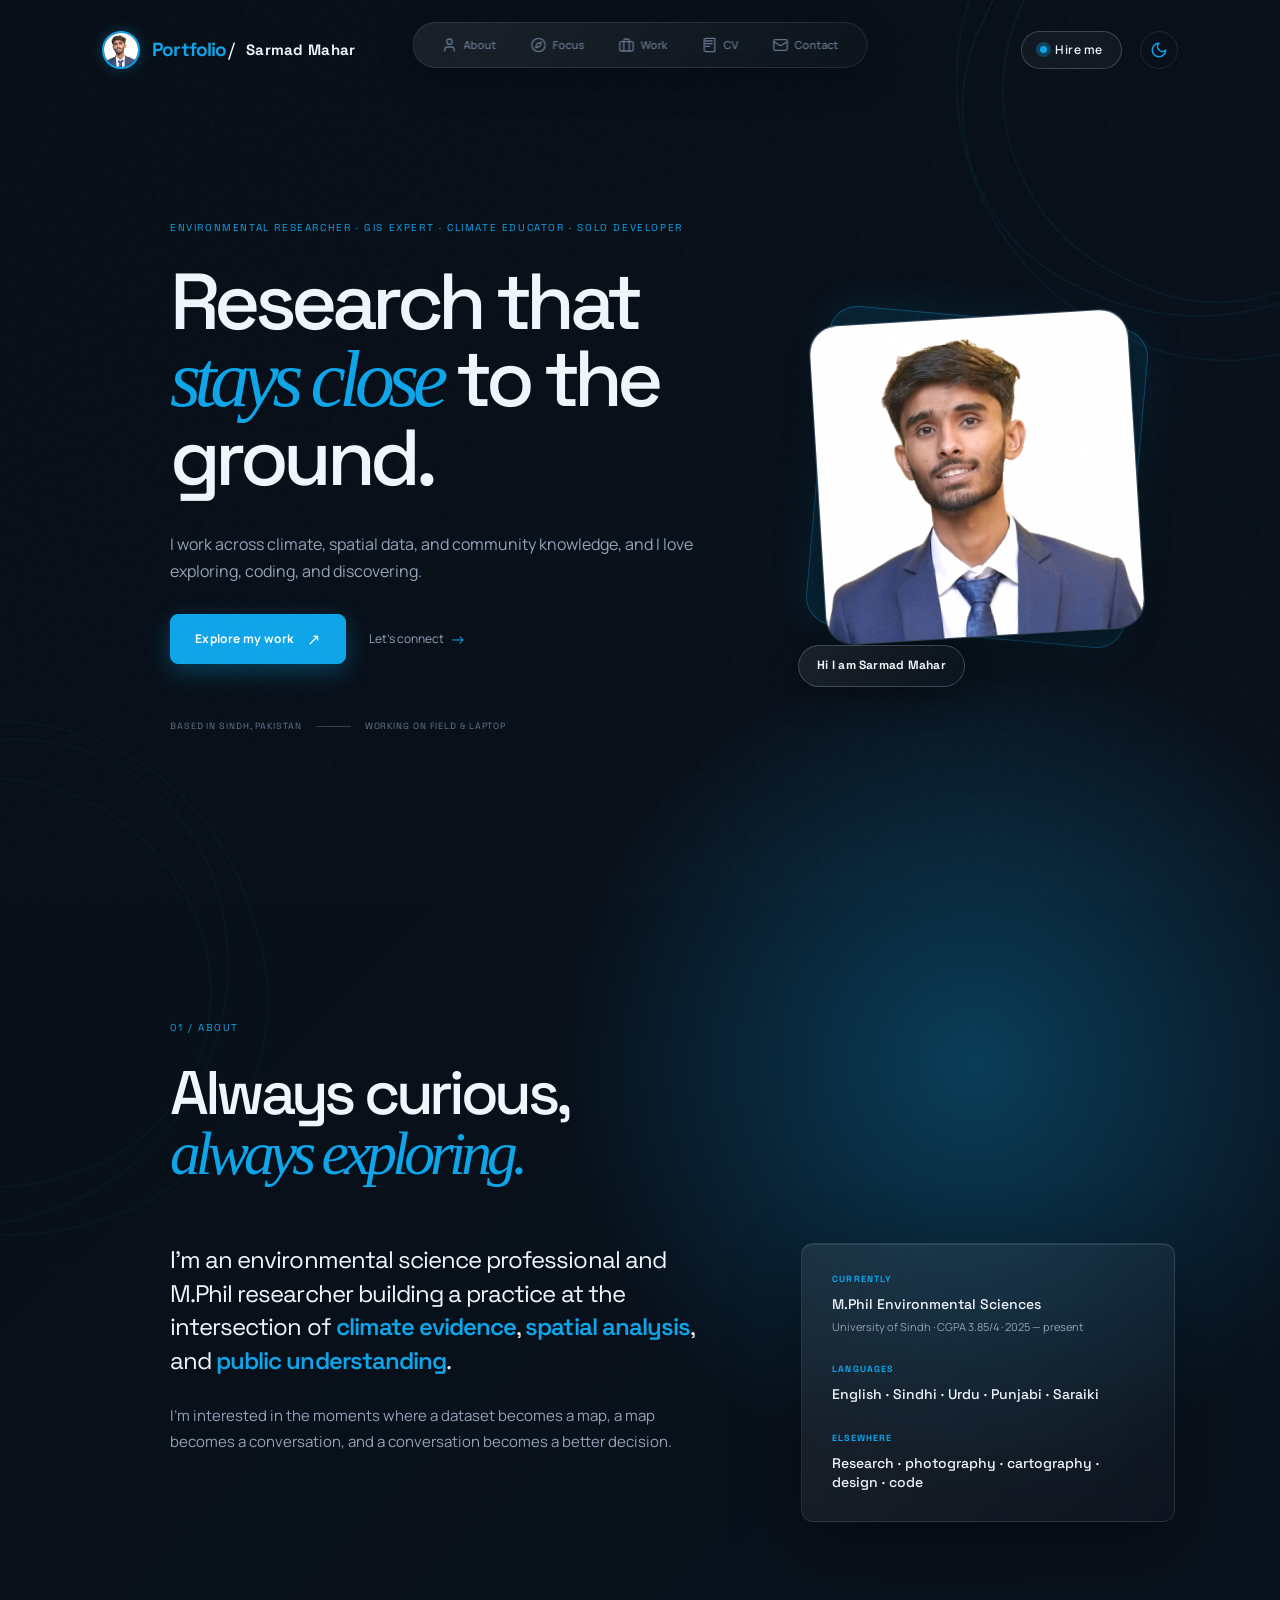
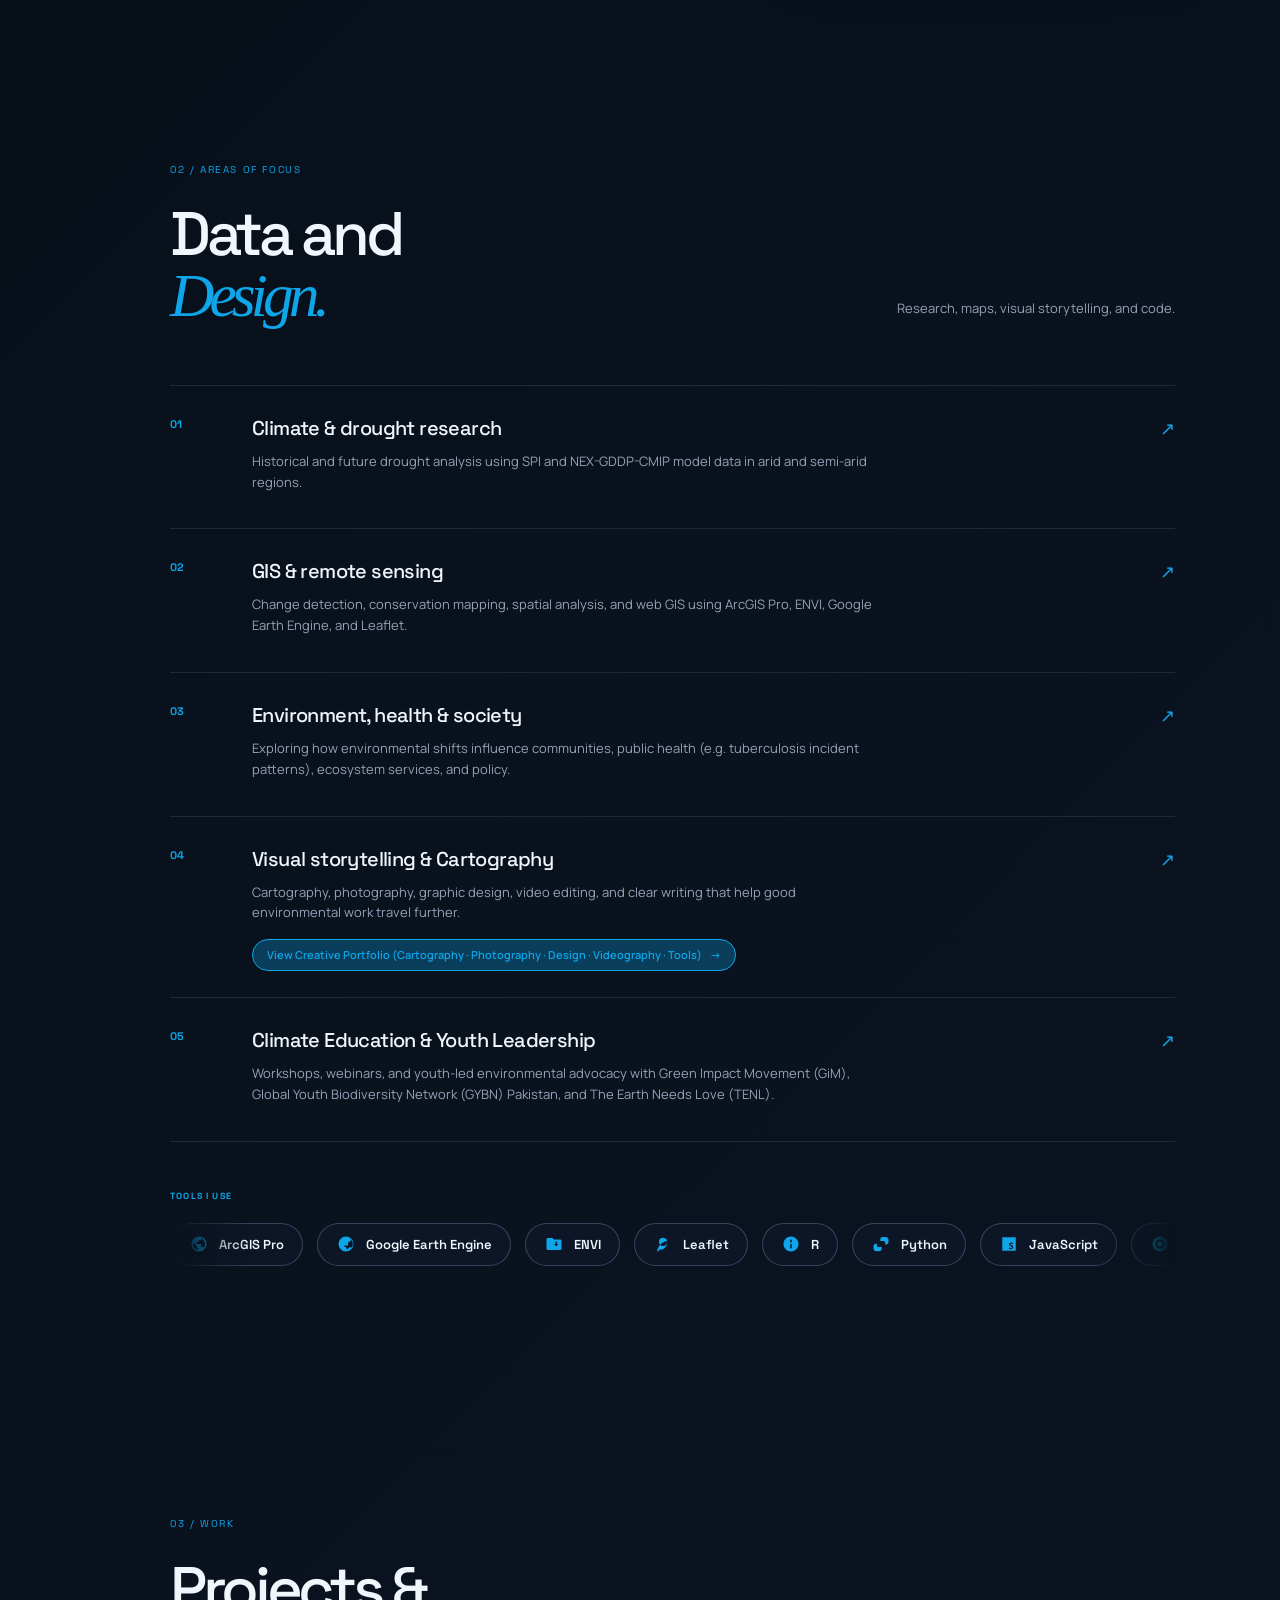
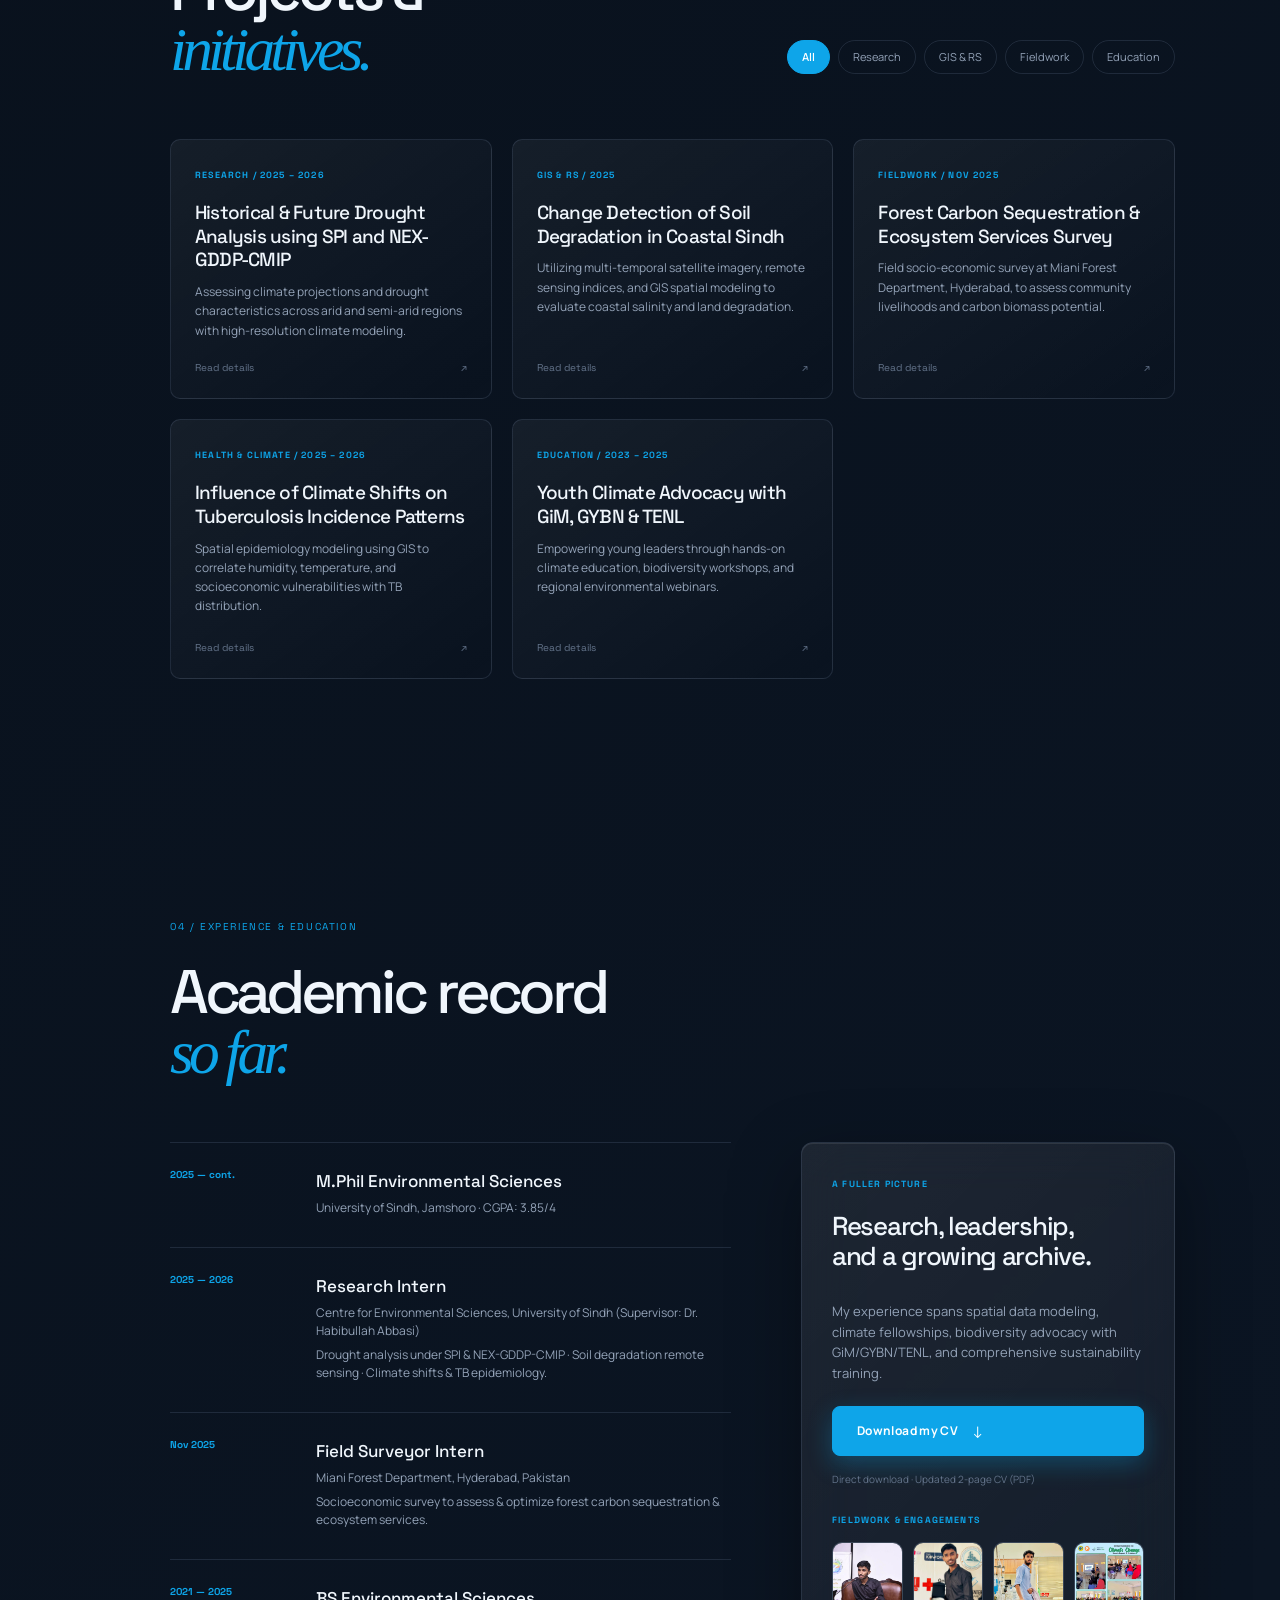
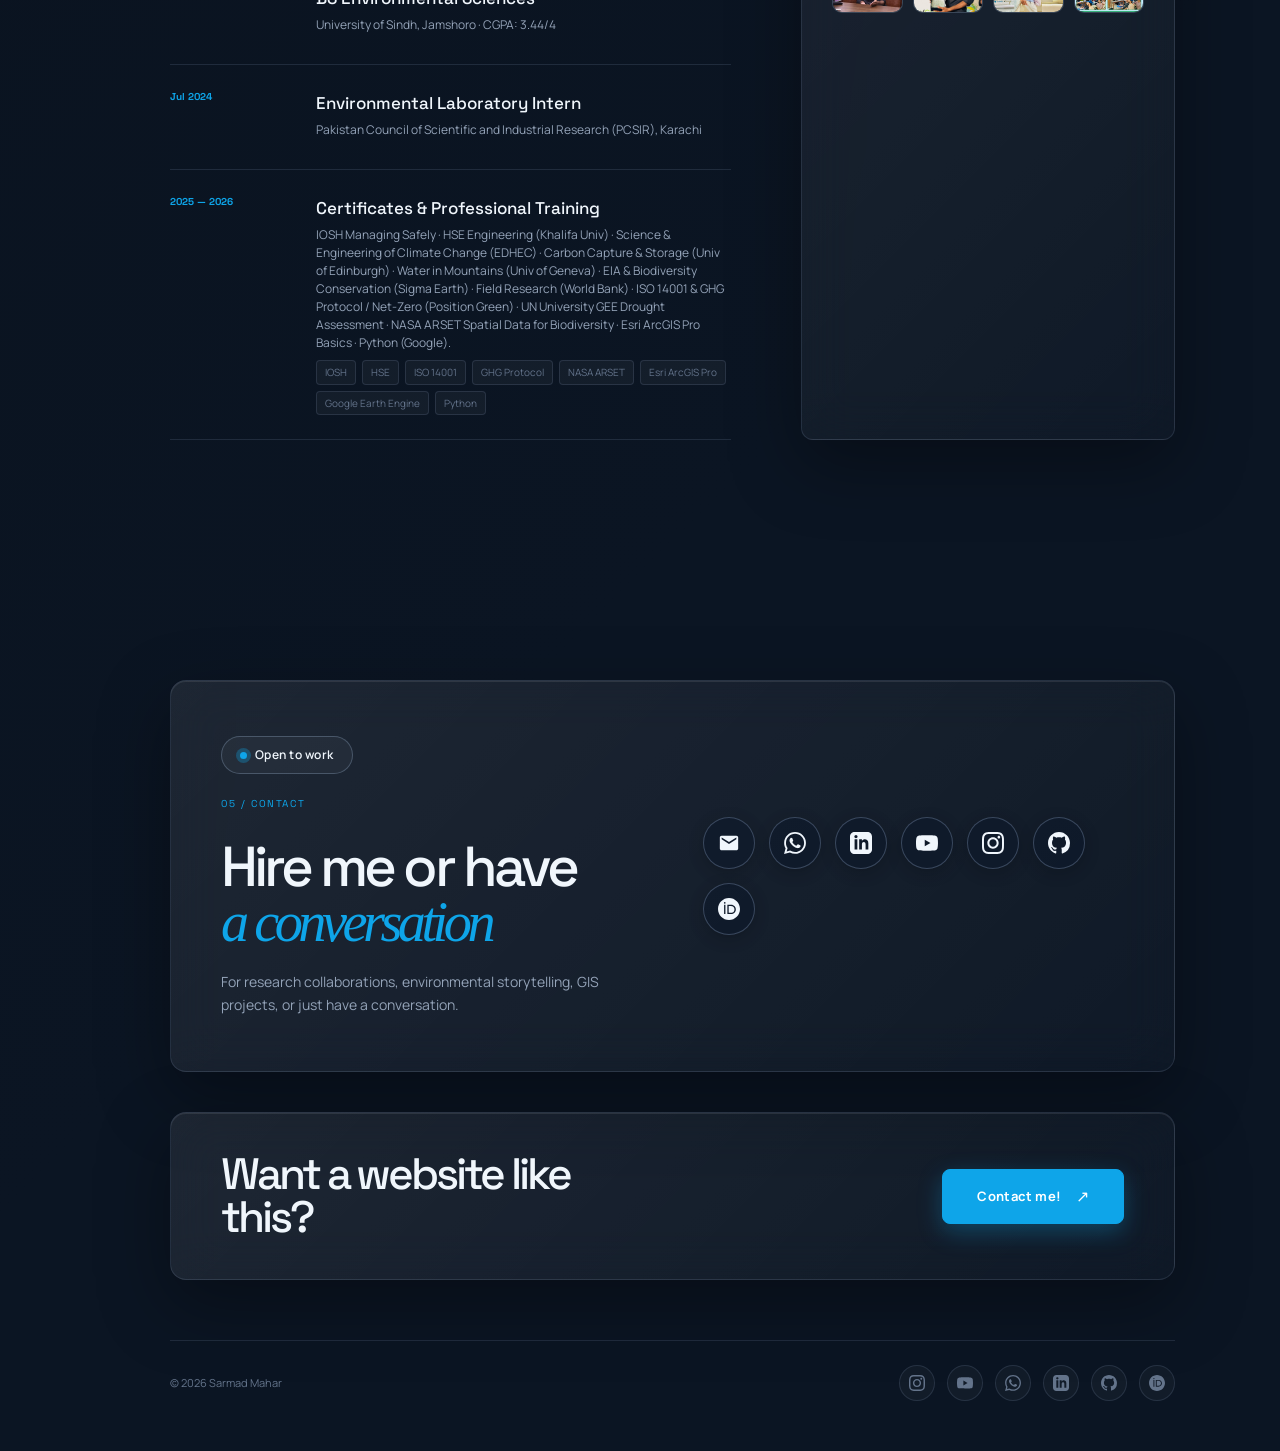
==== commit b62a0ccf: "Revert email text to icon circle, arrange CV gallery in 1-line 1:1 squares, update contact pill to O" ====
--- a/Portfolio/index.html
+++ b/Portfolio/index.html
@@ -132,7 +132,7 @@
           <img src="assets/Sarmad_white_bg.png" alt="Portrait of Sarmad Mahar" />
         </div>
         <div class="floating-note glass">
-          <span>Sarmad Mahar</span>
+          <span>Hi I am Sarmad Mahar</span>
         </div>
       </div>
     </section>
@@ -382,58 +382,49 @@
       <div class="contact-panel glass">
         <div>
           <div style="margin-bottom: 22px;">
-            <a class="availability" href="mailto:sarmadmaharofficial@gmail.com"><i></i> Hire me</a>
+            <a class="availability" href="mailto:sarmadmaharofficial@gmail.com"><i></i> Open to work</a>
           </div>
           <p class="eyebrow">05 / Contact</p>
           <h2>Hire me or have<br /><em>a conversation</em></h2>
           <p class="contact-copy">For research collaborations, environmental storytelling, GIS projects, or just have a conversation.</p>
         </div>
-        <!-- CONTACT CHANNELS: LINE 1 EMAIL WITH TEXT, LINE 2 OTHER PROFILES -->
-        <div class="contact-channels-group">
-          <!-- LINE 1: EMAIL CIRCLE + EMAIL ADDRESS -->
-          <div class="contact-email-row">
-            <a class="social-circle-btn" href="mailto:sarmadmaharofficial@gmail.com" title="Email: sarmadmaharofficial@gmail.com" aria-label="Email">
-              <svg viewBox="0 0 24 24"><path d="M20 4H4c-1.1 0-1.99.9-1.99 2L2 18c0 1.1.9 2 2 2h16c1.1 0 2-.9 2-2V6c0-1.1-.9-2-2-2zm0 4l-8 5-8-5V6l8 5 8-5v2z"/></svg>
-            </a>
-            <a class="contact-email-link" href="mailto:sarmadmaharofficial@gmail.com" title="Send email to sarmadmaharofficial@gmail.com">
-              sarmadmaharofficial@gmail.com
-            </a>
-          </div>
-
-          <!-- LINE 2: OTHER SOCIAL PROFILES -->
-          <div class="contact-socials-row">
-            <!-- WHATSAPP -->
-            <a class="social-circle-btn" href="https://wa.me/923052676986" target="_blank" rel="noreferrer" title="WhatsApp: +92 305 267 6986" aria-label="WhatsApp">
-              <svg viewBox="0 0 24 24"><path d="M.057 24l1.687-6.163c-1.041-1.804-1.588-3.849-1.587-5.946.003-6.556 5.338-11.891 11.893-11.891 3.181.001 6.167 1.24 8.413 3.488 2.245 2.248 3.481 5.236 3.48 8.414-.003 6.557-5.338 11.892-11.893 11.892-1.99-.001-3.951-.5-5.688-1.448l-6.305 1.654zm6.597-3.807c1.676.995 3.276 1.591 5.392 1.592 5.448 0 9.886-4.434 9.889-9.885.002-5.462-4.415-9.89-9.881-9.892-5.452 0-9.887 4.434-9.889 9.884-.001 2.225.651 3.891 1.746 5.634l-.999 3.648 3.742-.981zm11.387-5.464c-.074-.124-.272-.198-.57-.347-.297-.149-1.758-.868-2.031-.967-.272-.099-.47-.149-.669.149-.198.297-.768.967-.941 1.165-.173.198-.347.223-.644.074-.297-.149-1.255-.462-2.39-1.475-.883-.788-1.48-1.761-1.653-2.059-.173-.297-.018-.458.13-.606.134-.133.297-.347.446-.521.151-.172.2-.296.3-.495.099-.198.05-.372-.025-.521-.075-.148-.669-1.611-.916-2.206-.242-.579-.487-.501-.669-.51l-.57-.01c-.198 0-.52.074-.792.372s-1.04 1.016-1.04 2.479 1.065 2.876 1.213 3.074c.149.198 2.095 3.2 5.076 4.487.709.306 1.263.489 1.694.626.712.226 1.36.194 1.872.118.571-.085 1.758-.719 2.006-1.413.248-.695.248-1.29.173-1.414z"/></svg>
-            </a>
-            <!-- LINKEDIN -->
-            <a class="social-circle-btn" href="https://www.linkedin.com/in/sarmadmahar/" target="_blank" rel="noreferrer" title="LinkedIn: Sarmad Mahar" aria-label="LinkedIn">
-              <svg viewBox="0 0 24 24"><path d="M19 0h-14c-2.761 0-5 2.239-5 5v14c0 2.761 2.239 5 5 5h14c2.762 0 5-2.239 5-5v-14c0-2.761-2.238-5-5-5zm-11 19h-3v-11h3v11zm-1.5-12.268c-.966 0-1.75-.79-1.75-1.764s.784-1.764 1.75-1.764 1.75.79 1.75 1.764-.783 1.764-1.75 1.764zm13.5 12.268h-3v-5.604c0-3.368-4-3.113-4 0v5.604h-3v-11h3v1.765c1.396-2.586 7-2.777 7 2.476v6.759z"/></svg>
-            </a>
-            <!-- YOUTUBE -->
-            <a class="social-circle-btn" href="https://www.youtube.com/@gisguide" target="_blank" rel="noreferrer" title="YouTube: @gisguide" aria-label="YouTube">
-              <svg viewBox="0 0 24 24"><path d="M23.498 6.186a3.016 3.016 0 0 0-2.122-2.136C19.505 3.545 12 3.545 12 3.545s-7.505 0-9.377.505A3.017 3.017 0 0 0 .502 6.186C0 8.07 0 12 0 12s0 3.93.502 5.814a3.016 3.016 0 0 0 2.122 2.136c1.871.505 9.376.505 9.376.505s7.505 0 9.377-.505a3.015 3.015 0 0 0 2.122-2.136C24 15.93 24 12 24 12s0-3.93-.502-5.814zM9.545 15.568V8.432L15.818 12l-6.273 3.568z"/></svg>
-            </a>
-            <!-- INSTAGRAM -->
-            <a class="social-circle-btn" href="https://www.instagram.com/sarmadcaptures/" target="_blank" rel="noreferrer" title="Instagram: @sarmadcaptures" aria-label="Instagram">
-              <svg viewBox="0 0 24 24"><path d="M12 2.163c3.204 0 3.584.012 4.85.07 3.252.148 4.771 1.691 4.919 4.919.058 1.265.069 1.645.069 4.849 0 3.205-.012 3.584-.069 4.849-.149 3.225-1.664 4.771-4.919 4.919-1.266.058-1.644.07-4.85.07-3.204 0-3.584-.012-4.849-.07-3.26-.149-4.771-1.699-4.919-4.92-.058-1.265-.07-1.644-.07-4.849 0-3.204.013-3.583.07-4.849.149-3.227 1.664-4.771 4.919-4.919 1.266-.057 1.645-.069 4.849-.069zm0-2.163c-3.259 0-3.667.014-4.947.072-4.358.2-6.78 2.618-6.98 6.98-.059 1.281-.073 1.689-.073 4.948 0 3.259.014 3.668.072 4.948.2 4.358 2.618 6.78 6.98 6.98 1.281.058 1.689.072 4.948.072 3.259 0 3.668-.014 4.948-.072 4.354-.2 6.782-2.618 6.979-6.98.059-1.28.073-1.689.073-4.948 0-3.259-.014-3.667-.072-4.947-.196-4.354-2.617-6.78-6.979-6.98-1.281-.059-1.69-.073-4.949-.073zm0 5.838c-3.403 0-6.162 2.759-6.162 6.162s2.759 6.163 6.162 6.163 6.162-2.759 6.162-6.163c0-3.403-2.759-6.162-6.162-6.162zm0 10.162c-2.209 0-4-1.79-4-4 0-2.209 1.791-4 4-4s4 1.791 4 4c0 2.21-1.791 4-4 4zm6.406-11.845c-.796 0-1.441.645-1.441 1.44s.645 1.44 1.441 1.44c.795 0 1.439-.645 1.439-1.44s-.644-1.44-1.439-1.44z"/></svg>
-            </a>
-            <!-- GITHUB -->
-            <a class="social-circle-btn" href="https://github.com/sarmad-mahar" target="_blank" rel="noreferrer" title="GitHub: sarmad-mahar" aria-label="GitHub">
-              <svg viewBox="0 0 24 24"><path d="M12 0C5.37 0 0 5.37 0 12c0 5.31 3.435 9.795 8.205 11.385.6.105.825-.255.825-.57 0-.285-.015-1.23-.015-2.235-3.015.555-3.795-.735-4.035-1.41-.135-.345-.72-1.41-1.23-1.695-.42-.225-1.02-.78-.015-.795.945-.015 1.62.87 1.845 1.23 1.08 1.815 2.805 1.305 3.495.99.105-.78.42-1.305.765-1.605-2.67-.3-5.46-1.335-5.46-5.925 0-1.305.465-2.385 1.23-3.225-.12-.3-.54-1.53.12-3.18 0 0 1.005-.315 3.3 1.23.96-.27 1.98-.405 3-.405s2.04.135 3 .405c2.295-1.56 3.3-1.23 3.3-1.23.66 1.65.24 2.88.12 3.18.765.84 1.23 1.905 1.23 3.225 0 4.605-2.805 5.625-5.475 5.925.435.375.81 1.095.81 2.22 0 1.605-.015 2.895-.015 3.3 0 .315.225.69.825.57A12.02 12.02 0 0024 12c0-6.63-5.37-12-12-12z"/></svg>
-            </a>
-            <!-- ORCID (FROM ASSETS/ORCID.SVG) -->
-            <a class="social-circle-btn" href="https://orcid.org/0009-0003-9533-2357" target="_blank" rel="noreferrer" title="ORCID: 0009-0003-9533-2357" aria-label="ORCID">
-              <svg viewBox="0 0 32 32"><path d="M16 0c-8.839 0-16 7.161-16 16s7.161 16 16 16c8.839 0 16-7.161 16-16s-7.161-16-16-16zM9.823 5.839c0.704 0 1.265 0.573 1.265 1.26 0 0.688-0.561 1.265-1.265 1.265-0.692-0.004-1.26-0.567-1.26-1.265 0-0.697 0.563-1.26 1.26-1.26zM8.864 9.885h1.923v13.391h-1.923zM13.615 9.885h5.197c4.948 0 7.125 3.541 7.125 6.703 0 3.439-2.687 6.699-7.099 6.699h-5.224zM15.536 11.625v9.927h3.063c4.365 0 5.365-3.312 5.365-4.964 0-2.687-1.713-4.963-5.464-4.963z"/></svg>
-            </a>
-          </div>
+        <!-- CONTACT SOCIAL ICONS DOCK -->
+        <div class="social-icons-dock">
+          <!-- EMAIL -->
+          <a class="social-circle-btn" href="mailto:sarmadmaharofficial@gmail.com" title="Email: sarmadmaharofficial@gmail.com" aria-label="Email">
+            <svg viewBox="0 0 24 24"><path d="M20 4H4c-1.1 0-1.99.9-1.99 2L2 18c0 1.1.9 2 2 2h16c1.1 0 2-.9 2-2V6c0-1.1-.9-2-2-2zm0 4l-8 5-8-5V6l8 5 8-5v2z"/></svg>
+          </a>
+          <!-- WHATSAPP -->
+          <a class="social-circle-btn" href="https://wa.me/923052676986" target="_blank" rel="noreferrer" title="WhatsApp: +92 305 267 6986" aria-label="WhatsApp">
+            <svg viewBox="0 0 24 24"><path d="M.057 24l1.687-6.163c-1.041-1.804-1.588-3.849-1.587-5.946.003-6.556 5.338-11.891 11.893-11.891 3.181.001 6.167 1.24 8.413 3.488 2.245 2.248 3.481 5.236 3.48 8.414-.003 6.557-5.338 11.892-11.893 11.892-1.99-.001-3.951-.5-5.688-1.448l-6.305 1.654zm6.597-3.807c1.676.995 3.276 1.591 5.392 1.592 5.448 0 9.886-4.434 9.889-9.885.002-5.462-4.415-9.89-9.881-9.892-5.452 0-9.887 4.434-9.889 9.884-.001 2.225.651 3.891 1.746 5.634l-.999 3.648 3.742-.981zm11.387-5.464c-.074-.124-.272-.198-.57-.347-.297-.149-1.758-.868-2.031-.967-.272-.099-.47-.149-.669.149-.198.297-.768.967-.941 1.165-.173.198-.347.223-.644.074-.297-.149-1.255-.462-2.39-1.475-.883-.788-1.48-1.761-1.653-2.059-.173-.297-.018-.458.13-.606.134-.133.297-.347.446-.521.151-.172.2-.296.3-.495.099-.198.05-.372-.025-.521-.075-.148-.669-1.611-.916-2.206-.242-.579-.487-.501-.669-.51l-.57-.01c-.198 0-.52.074-.792.372s-1.04 1.016-1.04 2.479 1.065 2.876 1.213 3.074c.149.198 2.095 3.2 5.076 4.487.709.306 1.263.489 1.694.626.712.226 1.36.194 1.872.118.571-.085 1.758-.719 2.006-1.413.248-.695.248-1.29.173-1.414z"/></svg>
+          </a>
+          <!-- LINKEDIN -->
+          <a class="social-circle-btn" href="https://www.linkedin.com/in/sarmadmahar/" target="_blank" rel="noreferrer" title="LinkedIn: Sarmad Mahar" aria-label="LinkedIn">
+            <svg viewBox="0 0 24 24"><path d="M19 0h-14c-2.761 0-5 2.239-5 5v14c0 2.761 2.239 5 5 5h14c2.762 0 5-2.239 5-5v-14c0-2.761-2.238-5-5-5zm-11 19h-3v-11h3v11zm-1.5-12.268c-.966 0-1.75-.79-1.75-1.764s.784-1.764 1.75-1.764 1.75.79 1.75 1.764-.783 1.764-1.75 1.764zm13.5 12.268h-3v-5.604c0-3.368-4-3.113-4 0v5.604h-3v-11h3v1.765c1.396-2.586 7-2.777 7 2.476v6.759z"/></svg>
+          </a>
+          <!-- YOUTUBE -->
+          <a class="social-circle-btn" href="https://www.youtube.com/@gisguide" target="_blank" rel="noreferrer" title="YouTube: @gisguide" aria-label="YouTube">
+            <svg viewBox="0 0 24 24"><path d="M23.498 6.186a3.016 3.016 0 0 0-2.122-2.136C19.505 3.545 12 3.545 12 3.545s-7.505 0-9.377.505A3.017 3.017 0 0 0 .502 6.186C0 8.07 0 12 0 12s0 3.93.502 5.814a3.016 3.016 0 0 0 2.122 2.136c1.871.505 9.376.505 9.376.505s7.505 0 9.377-.505a3.015 3.015 0 0 0 2.122-2.136C24 15.93 24 12 24 12s0-3.93-.502-5.814zM9.545 15.568V8.432L15.818 12l-6.273 3.568z"/></svg>
+          </a>
+          <!-- INSTAGRAM -->
+          <a class="social-circle-btn" href="https://www.instagram.com/sarmadcaptures/" target="_blank" rel="noreferrer" title="Instagram: @sarmadcaptures" aria-label="Instagram">
+            <svg viewBox="0 0 24 24"><path d="M12 2.163c3.204 0 3.584.012 4.85.07 3.252.148 4.771 1.691 4.919 4.919.058 1.265.069 1.645.069 4.849 0 3.205-.012 3.584-.069 4.849-.149 3.225-1.664 4.771-4.919 4.919-1.266.058-1.644.07-4.85.07-3.204 0-3.584-.012-4.849-.07-3.26-.149-4.771-1.699-4.919-4.92-.058-1.265-.07-1.644-.07-4.849 0-3.204.013-3.583.07-4.849.149-3.227 1.664-4.771 4.919-4.919 1.266-.057 1.645-.069 4.849-.069zm0-2.163c-3.259 0-3.667.014-4.947.072-4.358.2-6.78 2.618-6.98 6.98-.059 1.281-.073 1.689-.073 4.948 0 3.259.014 3.668.072 4.948.2 4.358 2.618 6.78 6.98 6.98 1.281.058 1.689.072 4.948.072 3.259 0 3.668-.014 4.948-.072 4.354-.2 6.782-2.618 6.979-6.98.059-1.28.073-1.689.073-4.948 0-3.259-.014-3.667-.072-4.947-.196-4.354-2.617-6.78-6.979-6.98-1.281-.059-1.69-.073-4.949-.073zm0 5.838c-3.403 0-6.162 2.759-6.162 6.162s2.759 6.163 6.162 6.163 6.162-2.759 6.162-6.163c0-3.403-2.759-6.162-6.162-6.162zm0 10.162c-2.209 0-4-1.79-4-4 0-2.209 1.791-4 4-4s4 1.791 4 4c0 2.21-1.791 4-4 4zm6.406-11.845c-.796 0-1.441.645-1.441 1.44s.645 1.44 1.441 1.44c.795 0 1.439-.645 1.439-1.44s-.644-1.44-1.439-1.44z"/></svg>
+          </a>
+          <!-- GITHUB -->
+          <a class="social-circle-btn" href="https://github.com/sarmad-mahar" target="_blank" rel="noreferrer" title="GitHub: sarmad-mahar" aria-label="GitHub">
+            <svg viewBox="0 0 24 24"><path d="M12 0C5.37 0 0 5.37 0 12c0 5.31 3.435 9.795 8.205 11.385.6.105.825-.255.825-.57 0-.285-.015-1.23-.015-2.235-3.015.555-3.795-.735-4.035-1.41-.135-.345-.72-1.41-1.23-1.695-.42-.225-1.02-.78-.015-.795.945-.015 1.62.87 1.845 1.23 1.08 1.815 2.805 1.305 3.495.99.105-.78.42-1.305.765-1.605-2.67-.3-5.46-1.335-5.46-5.925 0-1.305.465-2.385 1.23-3.225-.12-.3-.54-1.53.12-3.18 0 0 1.005-.315 3.3 1.23.96-.27 1.98-.405 3-.405s2.04.135 3 .405c2.295-1.56 3.3-1.23 3.3-1.23.66 1.65.24 2.88.12 3.18.765.84 1.23 1.905 1.23 3.225 0 4.605-2.805 5.625-5.475 5.925.435.375.81 1.095.81 2.22 0 1.605-.015 2.895-.015 3.3 0 .315.225.69.825.57A12.02 12.02 0 0024 12c0-6.63-5.37-12-12-12z"/></svg>
+          </a>
+          <!-- ORCID (FROM ASSETS/ORCID.SVG) -->
+          <a class="social-circle-btn" href="https://orcid.org/0009-0003-9533-2357" target="_blank" rel="noreferrer" title="ORCID: 0009-0003-9533-2357" aria-label="ORCID">
+            <svg viewBox="0 0 32 32"><path d="M16 0c-8.839 0-16 7.161-16 16s7.161 16 16 16c8.839 0 16-7.161 16-16s-7.161-16-16-16zM9.823 5.839c0.704 0 1.265 0.573 1.265 1.26 0 0.688-0.561 1.265-1.265 1.265-0.692-0.004-1.26-0.567-1.26-1.265 0-0.697 0.563-1.26 1.26-1.26zM8.864 9.885h1.923v13.391h-1.923zM13.615 9.885h5.197c4.948 0 7.125 3.541 7.125 6.703 0 3.439-2.687 6.699-7.099 6.699h-5.224zM15.536 11.625v9.927h3.063c4.365 0 5.365-3.312 5.365-4.964 0-2.687-1.713-4.963-5.464-4.963z"/></svg>
+          </a>
         </div>
       </div>
 
       <!-- WEBSITE INQUIRY CARD (ONLY THE REQUESTED TEXT AND BUTTON) -->
       <div class="contact-panel glass" style="margin-top: 40px; padding: 40px 50px;">
         <div>
-          <h2 style="font-size: clamp(28px, 3.6vw, 44px); margin: 0;">Want a website like this?<br /><em>Contact me!</em></h2>
+          <h2 style="font-size: clamp(28px, 3.6vw, 44px); margin: 0;">Want a website like this?</h2>
         </div>
         <div style="display: flex; align-items: center; justify-content: flex-end;">
           <a class="button button-primary" style="padding: 16px 34px; font-size: 13px;" href="mailto:sarmadmaharofficial@gmail.com?subject=Website%20Inquiry%20from%20Portfolio">
--- a/Portfolio/styles.css
+++ b/Portfolio/styles.css
@@ -1038,13 +1038,15 @@
 /* CV CARD GALLERY PREVIEWS */
 .cv-gallery-grid {
   display: grid;
-  grid-template-columns: repeat(2, 1fr);
-  gap: 12px;
-  margin-top: 12px;
+  grid-template-columns: repeat(4, 1fr);
+  gap: 10px;
+  margin-top: 14px;
 }
 
 .cv-gallery-thumb {
-  height: 110px;
+  aspect-ratio: 1 / 1;
+  width: 100%;
+  height: auto;
   border-radius: 10px;
   overflow: hidden;
   border: 1px solid var(--line-strong);
@@ -1101,50 +1103,13 @@
   line-height: 1.65;
 }
 
-/* CONTACT CHANNELS (TWO-LINE PRESENTATION) */
-.contact-channels-group {
-  display: flex;
-  flex-direction: column;
-  gap: 18px;
-}
-
-.contact-email-row {
-  display: inline-flex;
-  align-items: center;
-  gap: 14px;
-}
-
-.contact-email-link {
-  font-family: var(--display);
-  font-size: 14px;
-  font-weight: 600;
-  color: var(--text);
-  letter-spacing: -0.01em;
-  text-decoration: none;
-  padding: 10px 18px;
-  border-radius: 999px;
-  background: var(--surface);
-  border: 1px solid var(--line-strong);
-  transition: 0.25s;
-  display: inline-flex;
-  align-items: center;
-  gap: 8px;
-  box-shadow: 0 4px 16px rgba(0, 0, 0, 0.15);
-}
-
-.contact-email-link:hover {
-  border-color: var(--accent);
-  color: #ffffff;
-  background: var(--accent);
-  transform: translateX(3px);
-  box-shadow: 0 8px 24px var(--accent-glow);
-}
-
-.contact-socials-row {
+/* CONTACT SOCIAL ICONS DOCK */
+.social-icons-dock {
   display: flex;
   flex-wrap: wrap;
   gap: 14px;
   align-items: center;
+  justify-content: flex-start;
 }
 
 .social-circle-btn {
@@ -1506,13 +1471,6 @@
     left: 8%;
     bottom: 20px;
   }
-  .contact-email-row {
-    flex-wrap: wrap;
-  }
-  .contact-email-link {
-    font-size: 13px;
-    word-break: break-all;
-  }
   .section-heading {
     margin-bottom: 40px;
   }
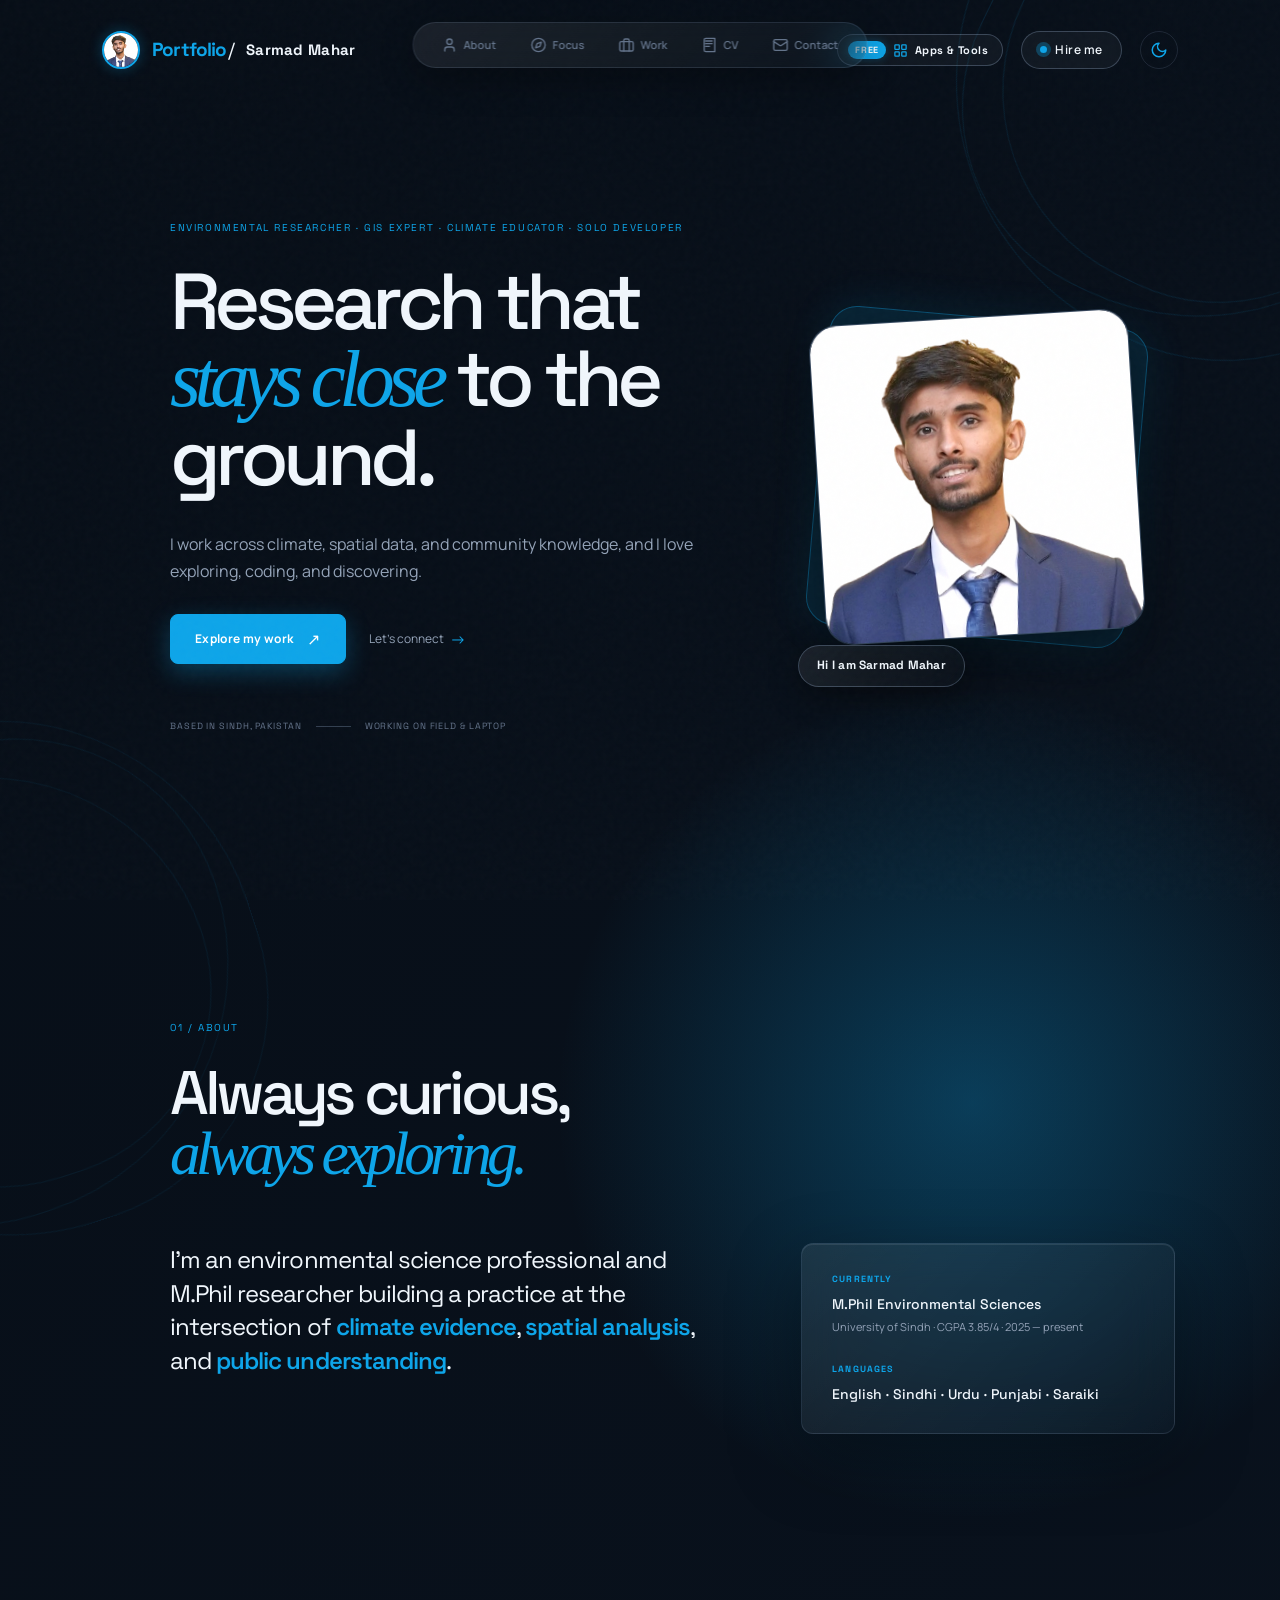
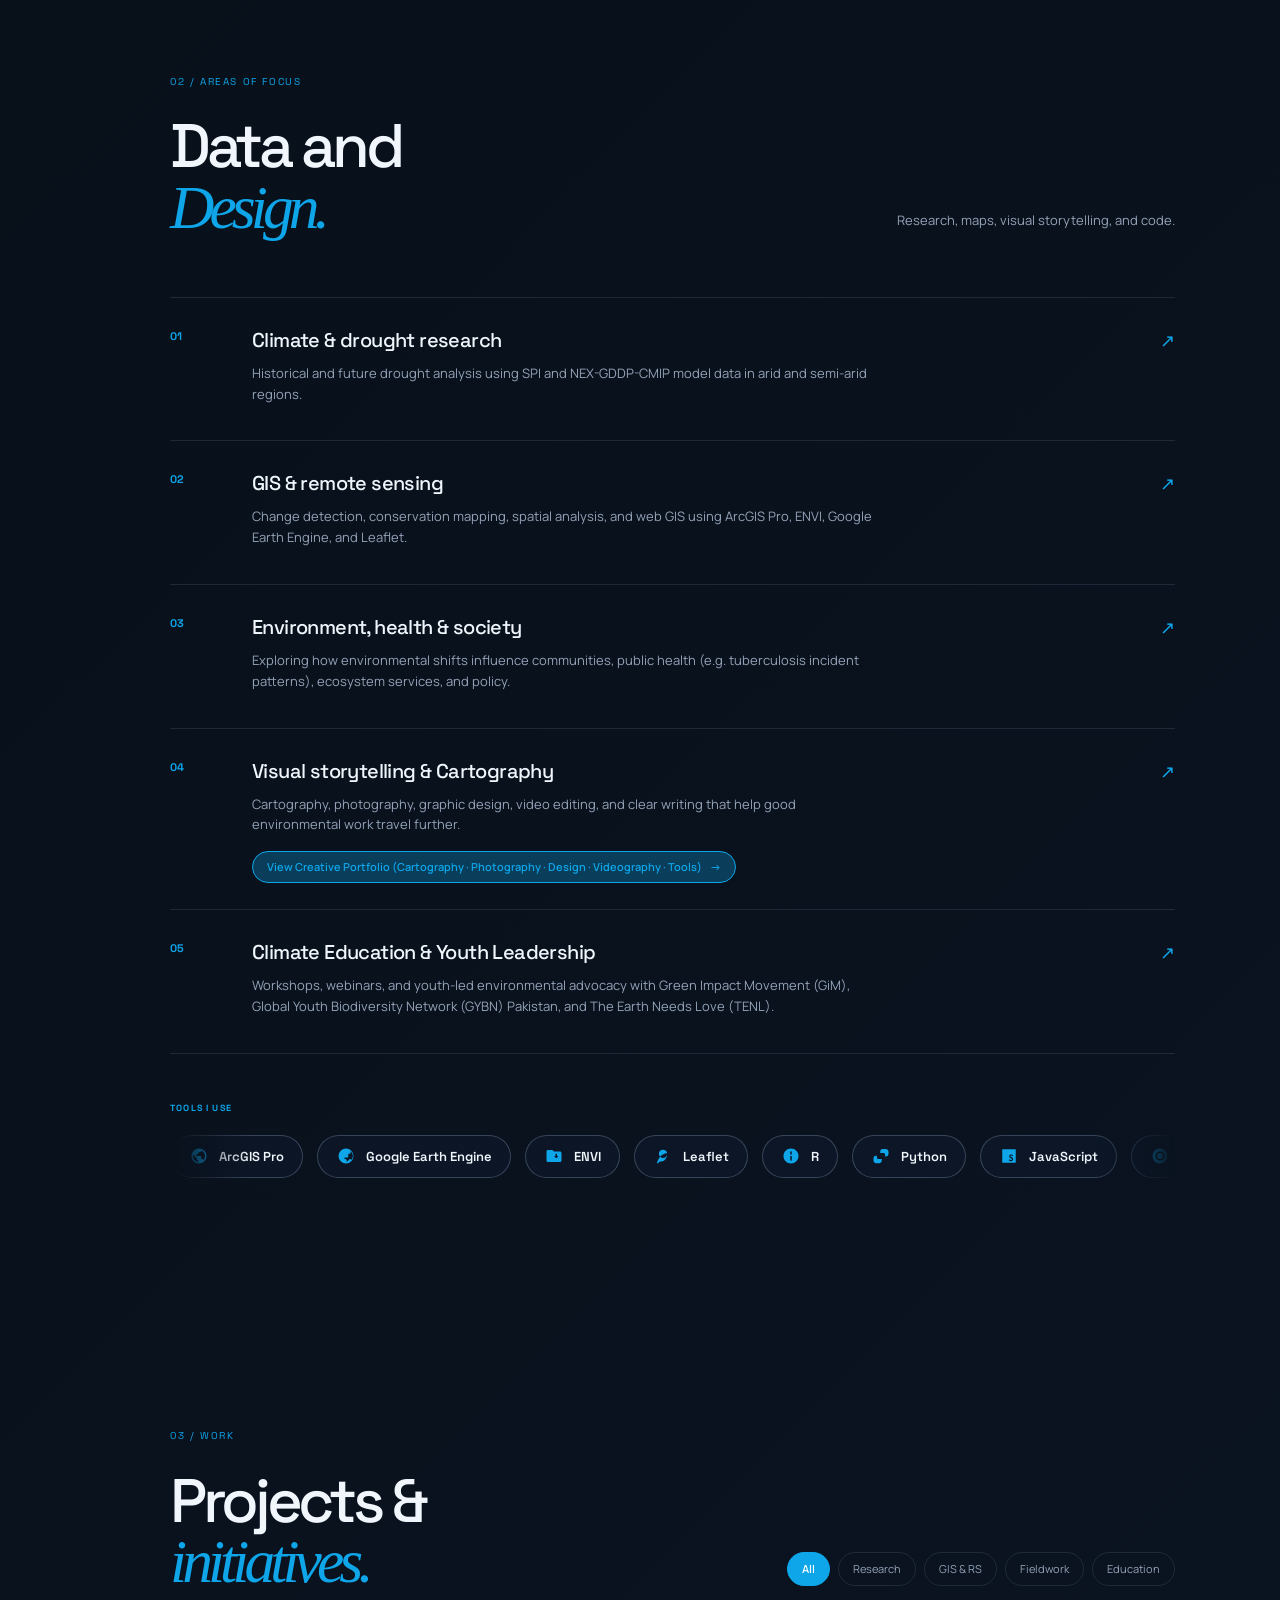
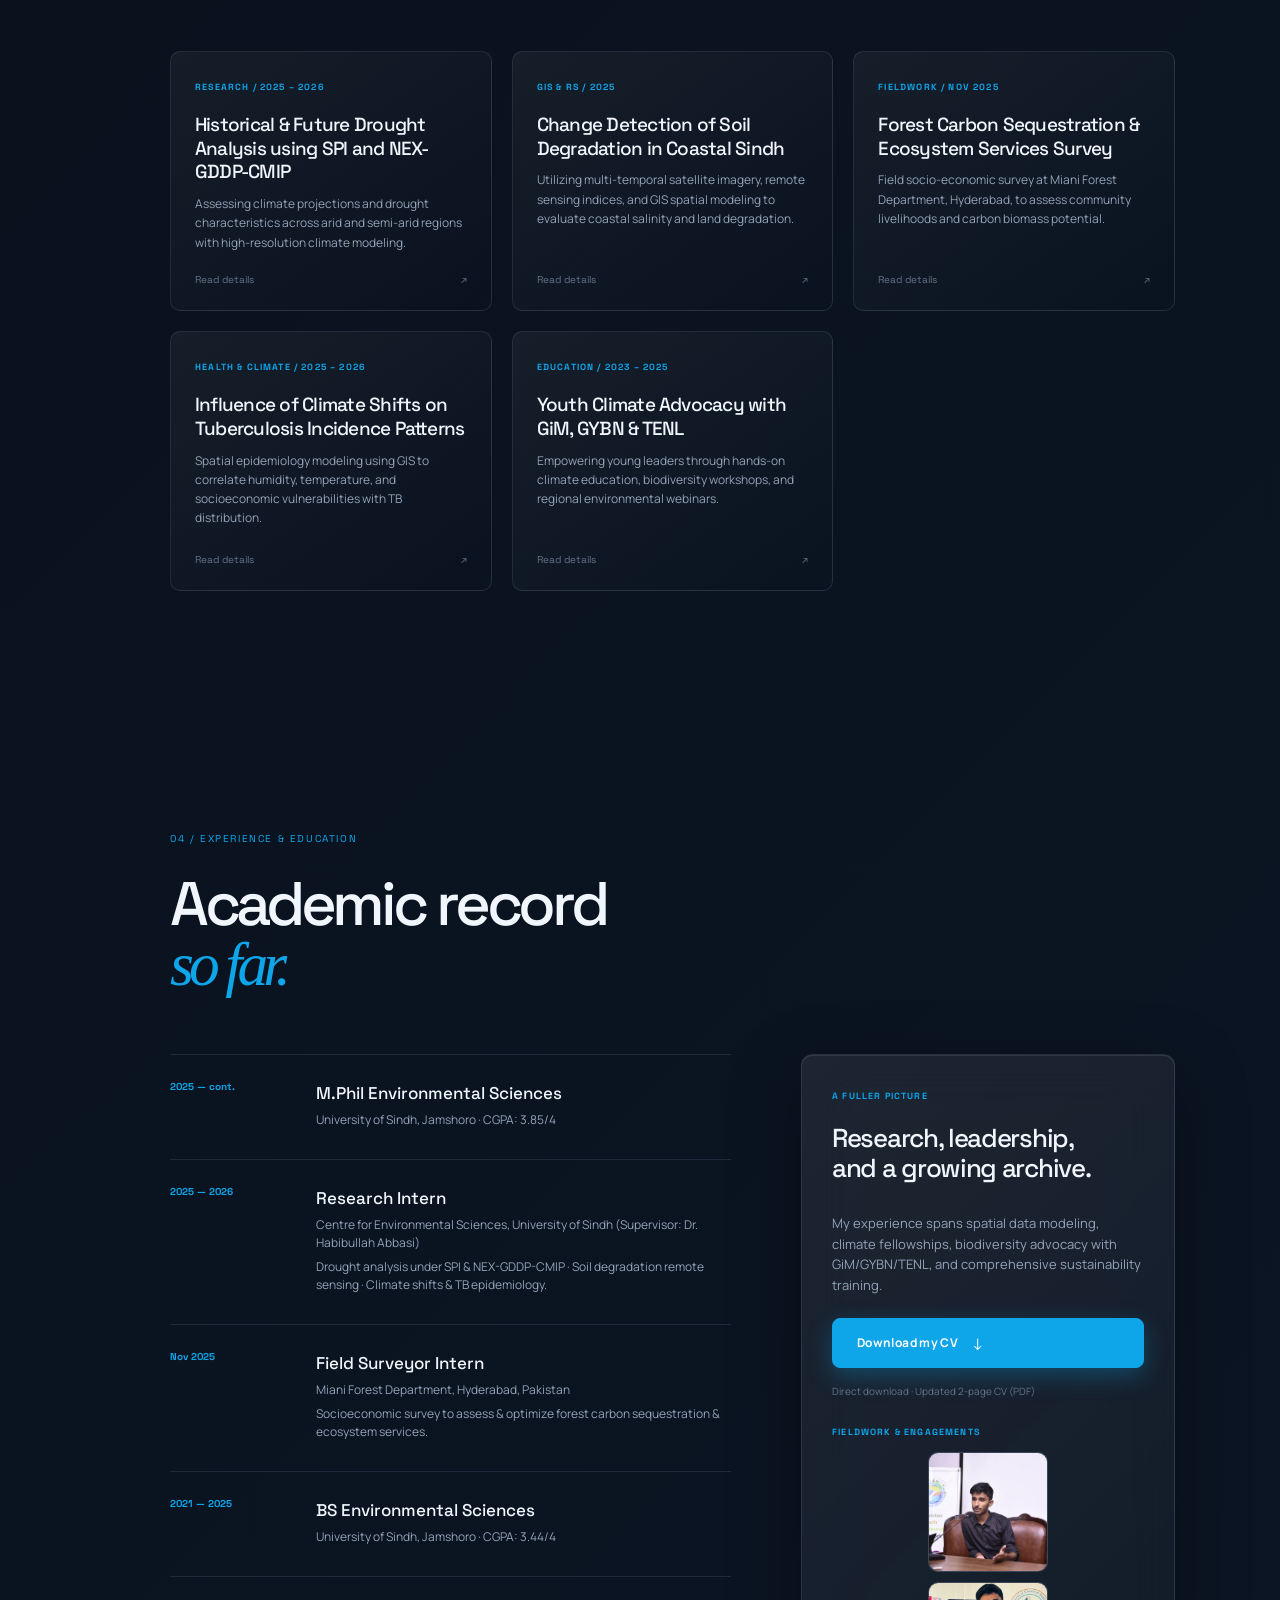
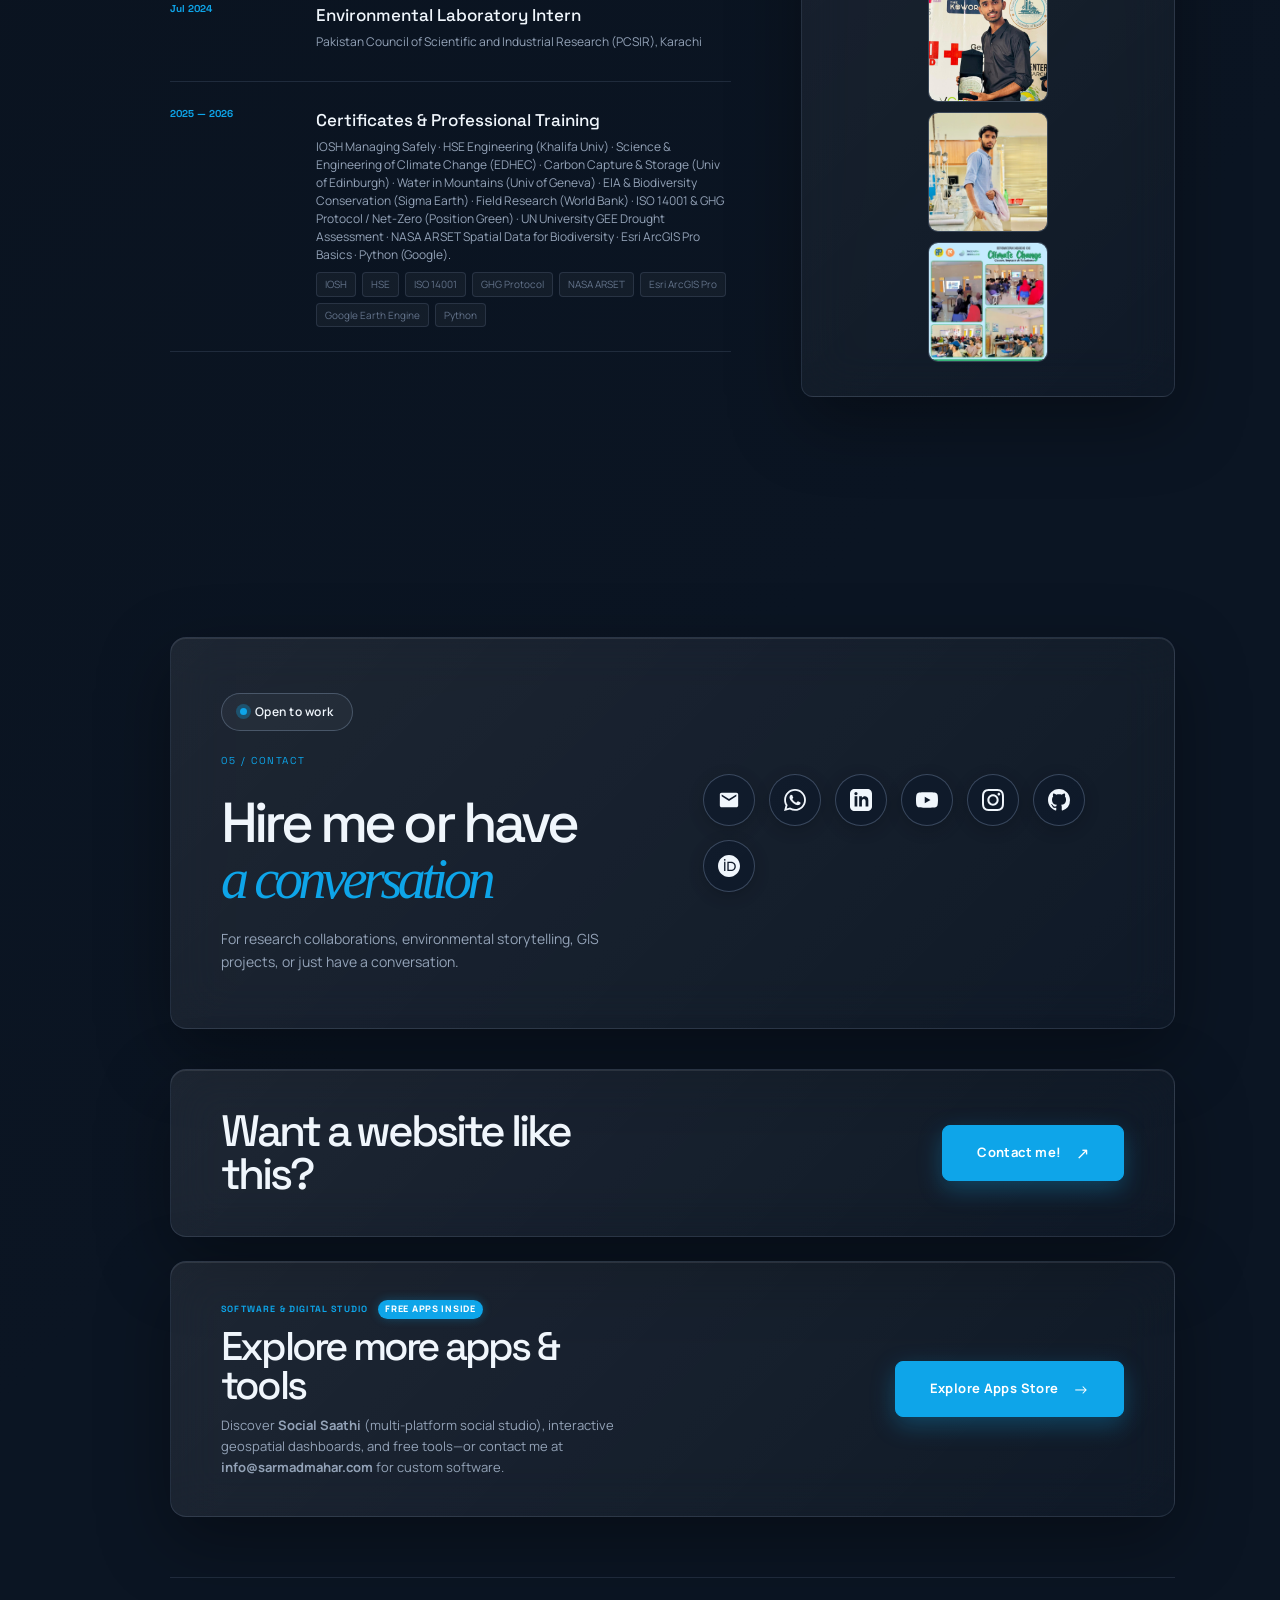
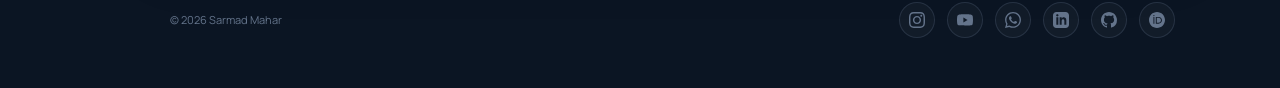
==== commit 279d2ba8: "Add Apps & Tools mini store page featuring Social Saathi, topbar button with FREE chip, and explore " ====
--- a/Portfolio/index.html
+++ b/Portfolio/index.html
@@ -1,21 +1,26 @@
 <!doctype html>
 <html lang="en" data-theme="dark">
+
 <head>
   <meta charset="utf-8" />
   <meta name="viewport" content="width=device-width, initial-scale=1" />
   <meta name="theme-color" content="#070e17" />
-  <meta name="description" content="Sarmad Mahar — Environmental Researcher, GIS Expert, Climate Educator & Solo Developer." />
+  <meta name="description"
+    content="Sarmad Mahar — Environmental Researcher, GIS Expert, Climate Educator & Solo Developer." />
   <meta property="og:title" content="Portfolio — Sarmad Mahar" />
   <meta property="og:description" content="Research, maps, visual storytelling, and code." />
   <meta property="og:type" content="website" />
   <link rel="icon" type="image/png" href="assets/Sarmad_white_bg.png" />
   <link rel="preconnect" href="https://fonts.googleapis.com" />
   <link rel="preconnect" href="https://fonts.gstatic.com" crossorigin />
-  <link href="https://fonts.googleapis.com/css2?family=Manrope:wght@400;500;600;700;800&family=Space+Grotesk:wght@400;500;600;700&display=swap" rel="stylesheet" />
+  <link
+    href="https://fonts.googleapis.com/css2?family=Manrope:wght@400;500;600;700;800&family=Space+Grotesk:wght@400;500;600;700&display=swap"
+    rel="stylesheet" />
   <link rel="stylesheet" href="styles.css" />
   <script defer src="https://cloud.umami.is/script.js" data-website-id="f32231da-c43e-4937-90b1-f5a5cd0eb5b8"></script>
   <title>Portfolio — Sarmad Mahar</title>
 </head>
+
 <body>
   <div class="page-noise" aria-hidden="true"></div>
   <div class="contours contours-one" aria-hidden="true"></div>
@@ -29,10 +34,24 @@
       <span class="brand-copy"><strong>Sarmad Mahar</strong></span>
     </a>
     <div class="top-actions">
+      <a class="nav-store-btn" href="apps.html" title="Explore Apps, Tools & Mini-Store">
+        <span class="store-chip-free">FREE</span>
+        <svg width="15" height="15" viewBox="0 0 24 24" fill="none" stroke="currentColor" stroke-width="2"
+          stroke-linecap="round" stroke-linejoin="round">
+          <rect width="7" height="7" x="3" y="3" rx="1" />
+          <rect width="7" height="7" x="14" y="3" rx="1" />
+          <rect width="7" height="7" x="14" y="14" rx="1" />
+          <rect width="7" height="7" x="3" y="14" rx="1" />
+        </svg>
+        <span>Apps &amp; Tools</span>
+      </a>
       <a class="availability" href="#contact"><i></i> Hire me</a>
       <button class="theme-toggle" type="button" aria-label="Switch theme" data-theme-toggle>
         <span class="theme-icon" data-theme-icon>
-          <svg width="18" height="18" viewBox="0 0 24 24" fill="none" stroke="currentColor" stroke-width="2" stroke-linecap="round" stroke-linejoin="round"><path d="M12 3a6 6 0 0 0 9 9 9 9 0 1 1-9-9Z"/></svg>
+          <svg width="18" height="18" viewBox="0 0 24 24" fill="none" stroke="currentColor" stroke-width="2"
+            stroke-linecap="round" stroke-linejoin="round">
+            <path d="M12 3a6 6 0 0 0 9 9 9 9 0 1 1-9-9Z" />
+          </svg>
         </span>
       </button>
     </div>
@@ -42,31 +61,53 @@
   <nav class="top-nav glass" aria-label="Top navigation">
     <a href="#about" data-route="about">
       <span class="nav-icon">
-        <svg width="18" height="18" viewBox="0 0 24 24" fill="none" stroke="currentColor" stroke-width="2" stroke-linecap="round" stroke-linejoin="round"><path d="M19 21v-2a4 4 0 0 0-4-4H9a4 4 0 0 0-4 4v2"/><circle cx="12" cy="7" r="4"/></svg>
+        <svg width="18" height="18" viewBox="0 0 24 24" fill="none" stroke="currentColor" stroke-width="2"
+          stroke-linecap="round" stroke-linejoin="round">
+          <path d="M19 21v-2a4 4 0 0 0-4-4H9a4 4 0 0 0-4 4v2" />
+          <circle cx="12" cy="7" r="4" />
+        </svg>
       </span>
       <span>About</span>
     </a>
     <a href="#focus" data-route="focus">
       <span class="nav-icon">
-        <svg width="18" height="18" viewBox="0 0 24 24" fill="none" stroke="currentColor" stroke-width="2" stroke-linecap="round" stroke-linejoin="round"><circle cx="12" cy="12" r="10"/><polygon points="16.24 7.76 14.12 14.12 7.76 16.24 9.88 9.88 16.24 7.76"/></svg>
+        <svg width="18" height="18" viewBox="0 0 24 24" fill="none" stroke="currentColor" stroke-width="2"
+          stroke-linecap="round" stroke-linejoin="round">
+          <circle cx="12" cy="12" r="10" />
+          <polygon points="16.24 7.76 14.12 14.12 7.76 16.24 9.88 9.88 16.24 7.76" />
+        </svg>
       </span>
       <span>Focus</span>
     </a>
     <a href="#work" data-route="work">
       <span class="nav-icon">
-        <svg width="18" height="18" viewBox="0 0 24 24" fill="none" stroke="currentColor" stroke-width="2" stroke-linecap="round" stroke-linejoin="round"><rect width="20" height="14" x="2" y="7" rx="2" ry="2"/><path d="M16 21V5a2 2 0 0 0-2-2h-4a2 2 0 0 0-2 2v16"/></svg>
+        <svg width="18" height="18" viewBox="0 0 24 24" fill="none" stroke="currentColor" stroke-width="2"
+          stroke-linecap="round" stroke-linejoin="round">
+          <rect width="20" height="14" x="2" y="7" rx="2" ry="2" />
+          <path d="M16 21V5a2 2 0 0 0-2-2h-4a2 2 0 0 0-2 2v16" />
+        </svg>
       </span>
       <span>Work</span>
     </a>
     <a href="#cv" data-route="cv">
       <span class="nav-icon">
-        <svg width="18" height="18" viewBox="0 0 24 24" fill="none" stroke="currentColor" stroke-width="2" stroke-linecap="round" stroke-linejoin="round"><path d="M4 19.5v-15A2.5 2.5 0 0 1 6.5 2H20v20H6.5a2.5 2.5 0 0 1-2.5-2.5Z"/><path d="M6 6h10"/><path d="M6 10h10"/><path d="M6 14h6"/></svg>
+        <svg width="18" height="18" viewBox="0 0 24 24" fill="none" stroke="currentColor" stroke-width="2"
+          stroke-linecap="round" stroke-linejoin="round">
+          <path d="M4 19.5v-15A2.5 2.5 0 0 1 6.5 2H20v20H6.5a2.5 2.5 0 0 1-2.5-2.5Z" />
+          <path d="M6 6h10" />
+          <path d="M6 10h10" />
+          <path d="M6 14h6" />
+        </svg>
       </span>
       <span>CV</span>
     </a>
     <a href="#contact" data-route="contact">
       <span class="nav-icon">
-        <svg width="18" height="18" viewBox="0 0 24 24" fill="none" stroke="currentColor" stroke-width="2" stroke-linecap="round" stroke-linejoin="round"><rect width="20" height="16" x="2" y="4" rx="2"/><path d="m22 7-8.97 5.7a1.94 1.94 0 0 1-2.06 0L2 7"/></svg>
+        <svg width="18" height="18" viewBox="0 0 24 24" fill="none" stroke="currentColor" stroke-width="2"
+          stroke-linecap="round" stroke-linejoin="round">
+          <rect width="20" height="16" x="2" y="4" rx="2" />
+          <path d="m22 7-8.97 5.7a1.94 1.94 0 0 1-2.06 0L2 7" />
+        </svg>
       </span>
       <span>Contact</span>
     </a>
@@ -79,31 +120,53 @@
     </a>
     <a href="#about" data-route="about">
       <span class="nav-icon">
-        <svg width="18" height="18" viewBox="0 0 24 24" fill="none" stroke="currentColor" stroke-width="2" stroke-linecap="round" stroke-linejoin="round"><path d="M19 21v-2a4 4 0 0 0-4-4H9a4 4 0 0 0-4 4v2"/><circle cx="12" cy="7" r="4"/></svg>
+        <svg width="18" height="18" viewBox="0 0 24 24" fill="none" stroke="currentColor" stroke-width="2"
+          stroke-linecap="round" stroke-linejoin="round">
+          <path d="M19 21v-2a4 4 0 0 0-4-4H9a4 4 0 0 0-4 4v2" />
+          <circle cx="12" cy="7" r="4" />
+        </svg>
       </span>
       <span>About</span>
     </a>
     <a href="#focus" data-route="focus">
       <span class="nav-icon">
-        <svg width="18" height="18" viewBox="0 0 24 24" fill="none" stroke="currentColor" stroke-width="2" stroke-linecap="round" stroke-linejoin="round"><circle cx="12" cy="12" r="10"/><polygon points="16.24 7.76 14.12 14.12 7.76 16.24 9.88 9.88 16.24 7.76"/></svg>
+        <svg width="18" height="18" viewBox="0 0 24 24" fill="none" stroke="currentColor" stroke-width="2"
+          stroke-linecap="round" stroke-linejoin="round">
+          <circle cx="12" cy="12" r="10" />
+          <polygon points="16.24 7.76 14.12 14.12 7.76 16.24 9.88 9.88 16.24 7.76" />
+        </svg>
       </span>
       <span>Focus</span>
     </a>
     <a href="#work" data-route="work">
       <span class="nav-icon">
-        <svg width="18" height="18" viewBox="0 0 24 24" fill="none" stroke="currentColor" stroke-width="2" stroke-linecap="round" stroke-linejoin="round"><rect width="20" height="14" x="2" y="7" rx="2" ry="2"/><path d="M16 21V5a2 2 0 0 0-2-2h-4a2 2 0 0 0-2 2v16"/></svg>
+        <svg width="18" height="18" viewBox="0 0 24 24" fill="none" stroke="currentColor" stroke-width="2"
+          stroke-linecap="round" stroke-linejoin="round">
+          <rect width="20" height="14" x="2" y="7" rx="2" ry="2" />
+          <path d="M16 21V5a2 2 0 0 0-2-2h-4a2 2 0 0 0-2 2v16" />
+        </svg>
       </span>
       <span>Work</span>
     </a>
     <a href="#cv" data-route="cv">
       <span class="nav-icon">
-        <svg width="18" height="18" viewBox="0 0 24 24" fill="none" stroke="currentColor" stroke-width="2" stroke-linecap="round" stroke-linejoin="round"><path d="M4 19.5v-15A2.5 2.5 0 0 1 6.5 2H20v20H6.5a2.5 2.5 0 0 1-2.5-2.5Z"/><path d="M6 6h10"/><path d="M6 10h10"/><path d="M6 14h6"/></svg>
+        <svg width="18" height="18" viewBox="0 0 24 24" fill="none" stroke="currentColor" stroke-width="2"
+          stroke-linecap="round" stroke-linejoin="round">
+          <path d="M4 19.5v-15A2.5 2.5 0 0 1 6.5 2H20v20H6.5a2.5 2.5 0 0 1-2.5-2.5Z" />
+          <path d="M6 6h10" />
+          <path d="M6 10h10" />
+          <path d="M6 14h6" />
+        </svg>
       </span>
       <span>CV</span>
     </a>
     <a href="#contact" data-route="contact">
       <span class="nav-icon">
-        <svg width="18" height="18" viewBox="0 0 24 24" fill="none" stroke="currentColor" stroke-width="2" stroke-linecap="round" stroke-linejoin="round"><rect width="20" height="16" x="2" y="4" rx="2"/><path d="m22 7-8.97 5.7a1.94 1.94 0 0 1-2.06 0L2 7"/></svg>
+        <svg width="18" height="18" viewBox="0 0 24 24" fill="none" stroke="currentColor" stroke-width="2"
+          stroke-linecap="round" stroke-linejoin="round">
+          <rect width="20" height="16" x="2" y="4" rx="2" />
+          <path d="m22 7-8.97 5.7a1.94 1.94 0 0 1-2.06 0L2 7" />
+        </svg>
       </span>
       <span>Contact</span>
     </a>
@@ -115,7 +178,8 @@
       <div class="hero-copy">
         <p class="eyebrow">ENVIRONMENTAL RESEARCHER · GIS EXPERT · CLIMATE EDUCATOR · SOLO DEVELOPER</p>
         <h1>Research that<br /><em>stays close</em> to the ground.</h1>
-        <p class="hero-lede">I work across climate, spatial data, and community knowledge, and I love exploring, coding, and discovering.</p>
+        <p class="hero-lede">I work across climate, spatial data, and community knowledge, and I love exploring, coding,
+          and discovering.</p>
         <div class="hero-actions">
           <a class="button button-primary" href="#about">Explore my work <span>↗</span></a>
           <a class="text-link" href="#contact">Let's connect <span>→</span></a>
@@ -145,8 +209,9 @@
       </div>
       <div class="about-grid">
         <div class="about-statement">
-          <p class="large-copy">I’m an environmental science professional and M.Phil researcher building a practice at the intersection of <strong>climate evidence</strong>, <strong>spatial analysis</strong>, and <strong>public understanding</strong>.</p>
-          <p>I’m interested in the moments where a dataset becomes a map, a map becomes a conversation, and a conversation becomes a better decision.</p>
+          <p class="large-copy">I’m an environmental science professional and M.Phil researcher building a practice at
+            the intersection of <strong>climate evidence</strong>, <strong>spatial analysis</strong>, and <strong>public
+              understanding</strong>.</p>
         </div>
         <div class="about-facts glass">
           <div>
@@ -157,10 +222,6 @@
           <div>
             <span class="fact-label">Languages</span>
             <strong>English · Sindhi · Urdu · Punjabi · Saraiki</strong>
-          </div>
-          <div>
-            <span class="fact-label">Elsewhere</span>
-            <strong>Research · photography · cartography · design · code</strong>
           </div>
         </div>
       </div>
@@ -180,7 +241,8 @@
           <span class="focus-number">01</span>
           <div>
             <h3>Climate &amp; drought research</h3>
-            <p>Historical and future drought analysis using SPI and NEX-GDDP-CMIP model data in arid and semi-arid regions.</p>
+            <p>Historical and future drought analysis using SPI and NEX-GDDP-CMIP model data in arid and semi-arid
+              regions.</p>
           </div>
           <span class="focus-icon">↗</span>
         </article>
@@ -189,7 +251,8 @@
           <span class="focus-number">02</span>
           <div>
             <h3>GIS &amp; remote sensing</h3>
-            <p>Change detection, conservation mapping, spatial analysis, and web GIS using ArcGIS Pro, ENVI, Google Earth Engine, and Leaflet.</p>
+            <p>Change detection, conservation mapping, spatial analysis, and web GIS using ArcGIS Pro, ENVI, Google
+              Earth Engine, and Leaflet.</p>
           </div>
           <span class="focus-icon">↗</span>
         </article>
@@ -198,7 +261,8 @@
           <span class="focus-number">03</span>
           <div>
             <h3>Environment, health &amp; society</h3>
-            <p>Exploring how environmental shifts influence communities, public health (e.g. tuberculosis incident patterns), ecosystem services, and policy.</p>
+            <p>Exploring how environmental shifts influence communities, public health (e.g. tuberculosis incident
+              patterns), ecosystem services, and policy.</p>
           </div>
           <span class="focus-icon">↗</span>
         </article>
@@ -207,7 +271,8 @@
           <span class="focus-number">04</span>
           <div>
             <h3>Visual storytelling &amp; Cartography</h3>
-            <p>Cartography, photography, graphic design, video editing, and clear writing that help good environmental work travel further.</p>
+            <p>Cartography, photography, graphic design, video editing, and clear writing that help good environmental
+              work travel further.</p>
             <a class="creative-hub-pill" href="creative.html">
               <span>View Creative Portfolio (Cartography · Photography · Design · Videography · Tools)</span>
               <span>→</span>
@@ -220,7 +285,8 @@
           <span class="focus-number">05</span>
           <div>
             <h3>Climate Education &amp; Youth Leadership</h3>
-            <p>Workshops, webinars, and youth-led environmental advocacy with Green Impact Movement (GiM), Global Youth Biodiversity Network (GYBN) Pakistan, and The Earth Needs Love (TENL).</p>
+            <p>Workshops, webinars, and youth-led environmental advocacy with Green Impact Movement (GiM), Global Youth
+              Biodiversity Network (GYBN) Pakistan, and The Earth Needs Love (TENL).</p>
           </div>
           <span class="focus-icon">↗</span>
         </article>
@@ -235,32 +301,106 @@
       <div class="tools-marquee-container">
         <div class="tools-marquee-track">
           <!-- 1st copy of tools -->
-          <div class="tool-slide-card"><span class="tool-slide-icon"><svg viewBox="0 0 24 24"><path d="M12 2C6.48 2 2 6.48 2 12s4.48 10 10 10 10-4.48 10-10S17.52 2 12 2zm-1 17.93c-3.95-.49-7-3.85-7-7.93 0-.62.08-1.21.21-1.79L9 15v1c0 1.1.9 2 2 2v1.93zm6.9-2.54c-.26-.81-1-1.39-1.9-1.39h-1v-3c0-.55-.45-1-1-1H8v-2h2c.55 0 1-.45 1-1V7h2c1.1 0 2-.9 2-2v-.41c2.93 1.19 5 4.06 5 7.41 0 2.08-.8 3.97-2.1 5.39z"/></svg></span>ArcGIS Pro</div>
-          <div class="tool-slide-card"><span class="tool-slide-icon"><svg viewBox="0 0 24 24"><path d="M12 2a10 10 0 1 0 10 10A10 10 0 0 0 12 2zm1 17.93V18a2 2 0 0 0-2-2h-1v-2h4a1 1 0 0 0 1-1V9h2a1 1 0 0 0 1-1V5.59A8 8 0 0 1 19.36 17c-.6-.73-1.42-1.07-2.36-1.07z"/></svg></span>Google Earth Engine</div>
-          <div class="tool-slide-card"><span class="tool-slide-icon"><svg viewBox="0 0 24 24"><path d="M20 6h-8l-2-2H4c-1.1 0-1.99.9-1.99 2L2 18c0 1.1.9 2 2 2h16c1.1 0 2-.9 2-2V8c0-1.1-.9-2-2-2zm-5 9-3-3.01h2V9h2v2.99h2L15 15z"/></svg></span>ENVI</div>
-          <div class="tool-slide-card"><span class="tool-slide-icon"><svg viewBox="0 0 24 24"><path d="M17 8C8 10 5.9 16.17 3.82 21.34L5.71 22l1-2.3A9.49 9.49 0 0 0 17 8zm-5 6.5A5.5 5.5 0 0 1 6.5 9 5.5 5.5 0 0 1 12 3.5 5.5 5.5 0 0 1 17.5 9 5.5 5.5 0 0 1 12 14.5z"/></svg></span>Leaflet</div>
-          <div class="tool-slide-card"><span class="tool-slide-icon"><svg viewBox="0 0 24 24"><path d="M12 2c5.52 0 10 4.48 10 10s-4.48 10-10 10S2 17.52 2 12 6.48 2 12 2zm1 4h-2v4h2V6zm0 6h-2v6h2v-6z"/></svg></span>R</div>
-          <div class="tool-slide-card"><span class="tool-slide-icon"><svg viewBox="0 0 24 24"><path d="M14.25 2.5a3.25 3.25 0 0 0-3.25 3.25v2.25h4.5a2 2 0 0 1 2 2v2.5h1.25a3.25 3.25 0 0 0 3.25-3.25V6.75a4.25 4.25 0 0 0-4.25-4.25h-3.5zm-4.5 19a3.25 3.25 0 0 0 3.25-3.25v-2.25h-4.5a2 2 0 0 1-2-2v-2.5H5.25A3.25 3.25 0 0 0 2 14.75v2.5A4.25 4.25 0 0 0 6.25 21.5h3.5z"/></svg></span>Python</div>
-          <div class="tool-slide-card"><span class="tool-slide-icon"><svg viewBox="0 0 24 24"><path d="M3 3h18v18H3V3zm14.5 13.5c0-1.8-1-2.5-2.5-3.1-.9-.4-1.2-.7-1.2-1.2 0-.5.4-.9 1.1-.9.7 0 1.2.3 1.5.8l1.3-.9c-.6-.9-1.5-1.3-2.8-1.3-1.6 0-2.6.9-2.6 2.3 0 1.5 1 2.2 2.3 2.7.9.4 1.4.8 1.4 1.4 0 .7-.6 1.1-1.4 1.1-.9 0-1.5-.4-1.9-1.2l-1.3.8c.6 1.3 1.8 1.9 3.2 1.9 1.8 0 2.9-1.1 2.9-2.5zM8.5 16.5c.3.5.7.8 1.2.8.6 0 1-.4 1-1.3V10h1.6v6c0 1.8-1.1 2.6-2.6 2.6-1.1 0-2-.5-2.5-1.4l1.3-.7z"/></svg></span>JavaScript</div>
-          <div class="tool-slide-card"><span class="tool-slide-icon"><svg viewBox="0 0 24 24"><circle cx="12" cy="12" r="10"/><path d="M12 6a6 6 0 0 0-6 6c0 3.31 2.69 6 6 6s6-2.69 6-6a6 6 0 0 0-6-6zm0 10a4 4 0 1 1 0-8 4 4 0 0 1 0 8z" fill="#070e17"/></svg></span>Canva</div>
-          <div class="tool-slide-card"><span class="tool-slide-icon"><svg viewBox="0 0 24 24"><path d="M8 2h4a4 4 0 0 1 4 4v0a4 4 0 0 1-4 4H8zm0 8h4a4 4 0 0 1 4 4v0a4 4 0 0 1-4 4H8zm0 8a4 4 0 0 1-4-4v0a4 4 0 0 1 4-4h4v4a4 4 0 0 1-4 4z"/></svg></span>Figma</div>
-          <div class="tool-slide-card"><span class="tool-slide-icon"><svg viewBox="0 0 24 24"><path d="m19 12-7-7-7 7 1.4 1.4L11 8.8V20h2V8.8l4.6 4.6L19 12z"/></svg></span>Stitch</div>
-          <div class="tool-slide-card"><span class="tool-slide-icon"><svg viewBox="0 0 24 24"><path d="M18 4l2 4h-3l-2-4h-2l2 4h-3l-2-4H8l2 4H7L5 4H4c-1.1 0-2 .9-2 2v12c0 1.1.9 2 2 2h16c1.1 0 2-.9 2-2V4h-4z"/></svg></span>CapCut</div>
-          <div class="tool-slide-card"><span class="tool-slide-icon"><svg viewBox="0 0 24 24"><path d="M19 3H5c-1.1 0-2 .9-2 2v14c0 1.1.9 2 2 2h14c1.1 0 2-.9 2-2V5c0-1.1-.9-2-2-2zm-9.5 8.5c0 .83-.67 1.5-1.5 1.5H6.5V9H8c.83 0 1.5.67 1.5 1.5v1zm8 2.5h-1.5v-1.5c0-.83-.67-1.5-1.5-1.5s-1.5.67-1.5 1.5V14H13v-5h1.5v1.2c.4-.7 1.2-1.2 2-1.2 1.4 0 2.5 1.1 2.5 2.5V14z"/></svg></span>Premiere Pro</div>
+          <div class="tool-slide-card"><span class="tool-slide-icon"><svg viewBox="0 0 24 24">
+                <path
+                  d="M12 2C6.48 2 2 6.48 2 12s4.48 10 10 10 10-4.48 10-10S17.52 2 12 2zm-1 17.93c-3.95-.49-7-3.85-7-7.93 0-.62.08-1.21.21-1.79L9 15v1c0 1.1.9 2 2 2v1.93zm6.9-2.54c-.26-.81-1-1.39-1.9-1.39h-1v-3c0-.55-.45-1-1-1H8v-2h2c.55 0 1-.45 1-1V7h2c1.1 0 2-.9 2-2v-.41c2.93 1.19 5 4.06 5 7.41 0 2.08-.8 3.97-2.1 5.39z" />
+              </svg></span>ArcGIS Pro</div>
+          <div class="tool-slide-card"><span class="tool-slide-icon"><svg viewBox="0 0 24 24">
+                <path
+                  d="M12 2a10 10 0 1 0 10 10A10 10 0 0 0 12 2zm1 17.93V18a2 2 0 0 0-2-2h-1v-2h4a1 1 0 0 0 1-1V9h2a1 1 0 0 0 1-1V5.59A8 8 0 0 1 19.36 17c-.6-.73-1.42-1.07-2.36-1.07z" />
+              </svg></span>Google Earth Engine</div>
+          <div class="tool-slide-card"><span class="tool-slide-icon"><svg viewBox="0 0 24 24">
+                <path
+                  d="M20 6h-8l-2-2H4c-1.1 0-1.99.9-1.99 2L2 18c0 1.1.9 2 2 2h16c1.1 0 2-.9 2-2V8c0-1.1-.9-2-2-2zm-5 9-3-3.01h2V9h2v2.99h2L15 15z" />
+              </svg></span>ENVI</div>
+          <div class="tool-slide-card"><span class="tool-slide-icon"><svg viewBox="0 0 24 24">
+                <path
+                  d="M17 8C8 10 5.9 16.17 3.82 21.34L5.71 22l1-2.3A9.49 9.49 0 0 0 17 8zm-5 6.5A5.5 5.5 0 0 1 6.5 9 5.5 5.5 0 0 1 12 3.5 5.5 5.5 0 0 1 17.5 9 5.5 5.5 0 0 1 12 14.5z" />
+              </svg></span>Leaflet</div>
+          <div class="tool-slide-card"><span class="tool-slide-icon"><svg viewBox="0 0 24 24">
+                <path
+                  d="M12 2c5.52 0 10 4.48 10 10s-4.48 10-10 10S2 17.52 2 12 6.48 2 12 2zm1 4h-2v4h2V6zm0 6h-2v6h2v-6z" />
+              </svg></span>R</div>
+          <div class="tool-slide-card"><span class="tool-slide-icon"><svg viewBox="0 0 24 24">
+                <path
+                  d="M14.25 2.5a3.25 3.25 0 0 0-3.25 3.25v2.25h4.5a2 2 0 0 1 2 2v2.5h1.25a3.25 3.25 0 0 0 3.25-3.25V6.75a4.25 4.25 0 0 0-4.25-4.25h-3.5zm-4.5 19a3.25 3.25 0 0 0 3.25-3.25v-2.25h-4.5a2 2 0 0 1-2-2v-2.5H5.25A3.25 3.25 0 0 0 2 14.75v2.5A4.25 4.25 0 0 0 6.25 21.5h3.5z" />
+              </svg></span>Python</div>
+          <div class="tool-slide-card"><span class="tool-slide-icon"><svg viewBox="0 0 24 24">
+                <path
+                  d="M3 3h18v18H3V3zm14.5 13.5c0-1.8-1-2.5-2.5-3.1-.9-.4-1.2-.7-1.2-1.2 0-.5.4-.9 1.1-.9.7 0 1.2.3 1.5.8l1.3-.9c-.6-.9-1.5-1.3-2.8-1.3-1.6 0-2.6.9-2.6 2.3 0 1.5 1 2.2 2.3 2.7.9.4 1.4.8 1.4 1.4 0 .7-.6 1.1-1.4 1.1-.9 0-1.5-.4-1.9-1.2l-1.3.8c.6 1.3 1.8 1.9 3.2 1.9 1.8 0 2.9-1.1 2.9-2.5zM8.5 16.5c.3.5.7.8 1.2.8.6 0 1-.4 1-1.3V10h1.6v6c0 1.8-1.1 2.6-2.6 2.6-1.1 0-2-.5-2.5-1.4l1.3-.7z" />
+              </svg></span>JavaScript</div>
+          <div class="tool-slide-card"><span class="tool-slide-icon"><svg viewBox="0 0 24 24">
+                <circle cx="12" cy="12" r="10" />
+                <path
+                  d="M12 6a6 6 0 0 0-6 6c0 3.31 2.69 6 6 6s6-2.69 6-6a6 6 0 0 0-6-6zm0 10a4 4 0 1 1 0-8 4 4 0 0 1 0 8z"
+                  fill="#070e17" />
+              </svg></span>Canva</div>
+          <div class="tool-slide-card"><span class="tool-slide-icon"><svg viewBox="0 0 24 24">
+                <path
+                  d="M8 2h4a4 4 0 0 1 4 4v0a4 4 0 0 1-4 4H8zm0 8h4a4 4 0 0 1 4 4v0a4 4 0 0 1-4 4H8zm0 8a4 4 0 0 1-4-4v0a4 4 0 0 1 4-4h4v4a4 4 0 0 1-4 4z" />
+              </svg></span>Figma</div>
+          <div class="tool-slide-card"><span class="tool-slide-icon"><svg viewBox="0 0 24 24">
+                <path d="m19 12-7-7-7 7 1.4 1.4L11 8.8V20h2V8.8l4.6 4.6L19 12z" />
+              </svg></span>Stitch</div>
+          <div class="tool-slide-card"><span class="tool-slide-icon"><svg viewBox="0 0 24 24">
+                <path
+                  d="M18 4l2 4h-3l-2-4h-2l2 4h-3l-2-4H8l2 4H7L5 4H4c-1.1 0-2 .9-2 2v12c0 1.1.9 2 2 2h16c1.1 0 2-.9 2-2V4h-4z" />
+              </svg></span>CapCut</div>
+          <div class="tool-slide-card"><span class="tool-slide-icon"><svg viewBox="0 0 24 24">
+                <path
+                  d="M19 3H5c-1.1 0-2 .9-2 2v14c0 1.1.9 2 2 2h14c1.1 0 2-.9 2-2V5c0-1.1-.9-2-2-2zm-9.5 8.5c0 .83-.67 1.5-1.5 1.5H6.5V9H8c.83 0 1.5.67 1.5 1.5v1zm8 2.5h-1.5v-1.5c0-.83-.67-1.5-1.5-1.5s-1.5.67-1.5 1.5V14H13v-5h1.5v1.2c.4-.7 1.2-1.2 2-1.2 1.4 0 2.5 1.1 2.5 2.5V14z" />
+              </svg></span>Premiere Pro</div>
 
           <!-- 2nd duplicated copy for seamless infinite loop -->
-          <div class="tool-slide-card"><span class="tool-slide-icon"><svg viewBox="0 0 24 24"><path d="M12 2C6.48 2 2 6.48 2 12s4.48 10 10 10 10-4.48 10-10S17.52 2 12 2zm-1 17.93c-3.95-.49-7-3.85-7-7.93 0-.62.08-1.21.21-1.79L9 15v1c0 1.1.9 2 2 2v1.93zm6.9-2.54c-.26-.81-1-1.39-1.9-1.39h-1v-3c0-.55-.45-1-1-1H8v-2h2c.55 0 1-.45 1-1V7h2c1.1 0 2-.9 2-2v-.41c2.93 1.19 5 4.06 5 7.41 0 2.08-.8 3.97-2.1 5.39z"/></svg></span>ArcGIS Pro</div>
-          <div class="tool-slide-card"><span class="tool-slide-icon"><svg viewBox="0 0 24 24"><path d="M12 2a10 10 0 1 0 10 10A10 10 0 0 0 12 2zm1 17.93V18a2 2 0 0 0-2-2h-1v-2h4a1 1 0 0 0 1-1V9h2a1 1 0 0 0 1-1V5.59A8 8 0 0 1 19.36 17c-.6-.73-1.42-1.07-2.36-1.07z"/></svg></span>Google Earth Engine</div>
-          <div class="tool-slide-card"><span class="tool-slide-icon"><svg viewBox="0 0 24 24"><path d="M20 6h-8l-2-2H4c-1.1 0-1.99.9-1.99 2L2 18c0 1.1.9 2 2 2h16c1.1 0 2-.9 2-2V8c0-1.1-.9-2-2-2zm-5 9-3-3.01h2V9h2v2.99h2L15 15z"/></svg></span>ENVI</div>
-          <div class="tool-slide-card"><span class="tool-slide-icon"><svg viewBox="0 0 24 24"><path d="M17 8C8 10 5.9 16.17 3.82 21.34L5.71 22l1-2.3A9.49 9.49 0 0 0 17 8zm-5 6.5A5.5 5.5 0 0 1 6.5 9 5.5 5.5 0 0 1 12 3.5 5.5 5.5 0 0 1 17.5 9 5.5 5.5 0 0 1 12 14.5z"/></svg></span>Leaflet</div>
-          <div class="tool-slide-card"><span class="tool-slide-icon"><svg viewBox="0 0 24 24"><path d="M12 2c5.52 0 10 4.48 10 10s-4.48 10-10 10S2 17.52 2 12 6.48 2 12 2zm1 4h-2v4h2V6zm0 6h-2v6h2v-6z"/></svg></span>R</div>
-          <div class="tool-slide-card"><span class="tool-slide-icon"><svg viewBox="0 0 24 24"><path d="M14.25 2.5a3.25 3.25 0 0 0-3.25 3.25v2.25h4.5a2 2 0 0 1 2 2v2.5h1.25a3.25 3.25 0 0 0 3.25-3.25V6.75a4.25 4.25 0 0 0-4.25-4.25h-3.5zm-4.5 19a3.25 3.25 0 0 0 3.25-3.25v-2.25h-4.5a2 2 0 0 1-2-2v-2.5H5.25A3.25 3.25 0 0 0 2 14.75v2.5A4.25 4.25 0 0 0 6.25 21.5h3.5z"/></svg></span>Python</div>
-          <div class="tool-slide-card"><span class="tool-slide-icon"><svg viewBox="0 0 24 24"><path d="M3 3h18v18H3V3zm14.5 13.5c0-1.8-1-2.5-2.5-3.1-.9-.4-1.2-.7-1.2-1.2 0-.5.4-.9 1.1-.9.7 0 1.2.3 1.5.8l1.3-.9c-.6-.9-1.5-1.3-2.8-1.3-1.6 0-2.6.9-2.6 2.3 0 1.5 1 2.2 2.3 2.7.9.4 1.4.8 1.4 1.4 0 .7-.6 1.1-1.4 1.1-.9 0-1.5-.4-1.9-1.2l-1.3.8c.6 1.3 1.8 1.9 3.2 1.9 1.8 0 2.9-1.1 2.9-2.5zM8.5 16.5c.3.5.7.8 1.2.8.6 0 1-.4 1-1.3V10h1.6v6c0 1.8-1.1 2.6-2.6 2.6-1.1 0-2-.5-2.5-1.4l1.3-.7z"/></svg></span>JavaScript</div>
-          <div class="tool-slide-card"><span class="tool-slide-icon"><svg viewBox="0 0 24 24"><circle cx="12" cy="12" r="10"/><path d="M12 6a6 6 0 0 0-6 6c0 3.31 2.69 6 6 6s6-2.69 6-6a6 6 0 0 0-6-6zm0 10a4 4 0 1 1 0-8 4 4 0 0 1 0 8z" fill="#070e17"/></svg></span>Canva</div>
-          <div class="tool-slide-card"><span class="tool-slide-icon"><svg viewBox="0 0 24 24"><path d="M8 2h4a4 4 0 0 1 4 4v0a4 4 0 0 1-4 4H8zm0 8h4a4 4 0 0 1 4 4v0a4 4 0 0 1-4 4H8zm0 8a4 4 0 0 1-4-4v0a4 4 0 0 1 4-4h4v4a4 4 0 0 1-4 4z"/></svg></span>Figma</div>
-          <div class="tool-slide-card"><span class="tool-slide-icon"><svg viewBox="0 0 24 24"><path d="m19 12-7-7-7 7 1.4 1.4L11 8.8V20h2V8.8l4.6 4.6L19 12z"/></svg></span>Stitch</div>
-          <div class="tool-slide-card"><span class="tool-slide-icon"><svg viewBox="0 0 24 24"><path d="M18 4l2 4h-3l-2-4h-2l2 4h-3l-2-4H8l2 4H7L5 4H4c-1.1 0-2 .9-2 2v12c0 1.1.9 2 2 2h16c1.1 0 2-.9 2-2V4h-4z"/></svg></span>CapCut</div>
-          <div class="tool-slide-card"><span class="tool-slide-icon"><svg viewBox="0 0 24 24"><path d="M19 3H5c-1.1 0-2 .9-2 2v14c0 1.1.9 2 2 2h14c1.1 0 2-.9 2-2V5c0-1.1-.9-2-2-2zm-9.5 8.5c0 .83-.67 1.5-1.5 1.5H6.5V9H8c.83 0 1.5.67 1.5 1.5v1zm8 2.5h-1.5v-1.5c0-.83-.67-1.5-1.5-1.5s-1.5.67-1.5 1.5V14H13v-5h1.5v1.2c.4-.7 1.2-1.2 2-1.2 1.4 0 2.5 1.1 2.5 2.5V14z"/></svg></span>Premiere Pro</div>
+          <div class="tool-slide-card"><span class="tool-slide-icon"><svg viewBox="0 0 24 24">
+                <path
+                  d="M12 2C6.48 2 2 6.48 2 12s4.48 10 10 10 10-4.48 10-10S17.52 2 12 2zm-1 17.93c-3.95-.49-7-3.85-7-7.93 0-.62.08-1.21.21-1.79L9 15v1c0 1.1.9 2 2 2v1.93zm6.9-2.54c-.26-.81-1-1.39-1.9-1.39h-1v-3c0-.55-.45-1-1-1H8v-2h2c.55 0 1-.45 1-1V7h2c1.1 0 2-.9 2-2v-.41c2.93 1.19 5 4.06 5 7.41 0 2.08-.8 3.97-2.1 5.39z" />
+              </svg></span>ArcGIS Pro</div>
+          <div class="tool-slide-card"><span class="tool-slide-icon"><svg viewBox="0 0 24 24">
+                <path
+                  d="M12 2a10 10 0 1 0 10 10A10 10 0 0 0 12 2zm1 17.93V18a2 2 0 0 0-2-2h-1v-2h4a1 1 0 0 0 1-1V9h2a1 1 0 0 0 1-1V5.59A8 8 0 0 1 19.36 17c-.6-.73-1.42-1.07-2.36-1.07z" />
+              </svg></span>Google Earth Engine</div>
+          <div class="tool-slide-card"><span class="tool-slide-icon"><svg viewBox="0 0 24 24">
+                <path
+                  d="M20 6h-8l-2-2H4c-1.1 0-1.99.9-1.99 2L2 18c0 1.1.9 2 2 2h16c1.1 0 2-.9 2-2V8c0-1.1-.9-2-2-2zm-5 9-3-3.01h2V9h2v2.99h2L15 15z" />
+              </svg></span>ENVI</div>
+          <div class="tool-slide-card"><span class="tool-slide-icon"><svg viewBox="0 0 24 24">
+                <path
+                  d="M17 8C8 10 5.9 16.17 3.82 21.34L5.71 22l1-2.3A9.49 9.49 0 0 0 17 8zm-5 6.5A5.5 5.5 0 0 1 6.5 9 5.5 5.5 0 0 1 12 3.5 5.5 5.5 0 0 1 17.5 9 5.5 5.5 0 0 1 12 14.5z" />
+              </svg></span>Leaflet</div>
+          <div class="tool-slide-card"><span class="tool-slide-icon"><svg viewBox="0 0 24 24">
+                <path
+                  d="M12 2c5.52 0 10 4.48 10 10s-4.48 10-10 10S2 17.52 2 12 6.48 2 12 2zm1 4h-2v4h2V6zm0 6h-2v6h2v-6z" />
+              </svg></span>R</div>
+          <div class="tool-slide-card"><span class="tool-slide-icon"><svg viewBox="0 0 24 24">
+                <path
+                  d="M14.25 2.5a3.25 3.25 0 0 0-3.25 3.25v2.25h4.5a2 2 0 0 1 2 2v2.5h1.25a3.25 3.25 0 0 0 3.25-3.25V6.75a4.25 4.25 0 0 0-4.25-4.25h-3.5zm-4.5 19a3.25 3.25 0 0 0 3.25-3.25v-2.25h-4.5a2 2 0 0 1-2-2v-2.5H5.25A3.25 3.25 0 0 0 2 14.75v2.5A4.25 4.25 0 0 0 6.25 21.5h3.5z" />
+              </svg></span>Python</div>
+          <div class="tool-slide-card"><span class="tool-slide-icon"><svg viewBox="0 0 24 24">
+                <path
+                  d="M3 3h18v18H3V3zm14.5 13.5c0-1.8-1-2.5-2.5-3.1-.9-.4-1.2-.7-1.2-1.2 0-.5.4-.9 1.1-.9.7 0 1.2.3 1.5.8l1.3-.9c-.6-.9-1.5-1.3-2.8-1.3-1.6 0-2.6.9-2.6 2.3 0 1.5 1 2.2 2.3 2.7.9.4 1.4.8 1.4 1.4 0 .7-.6 1.1-1.4 1.1-.9 0-1.5-.4-1.9-1.2l-1.3.8c.6 1.3 1.8 1.9 3.2 1.9 1.8 0 2.9-1.1 2.9-2.5zM8.5 16.5c.3.5.7.8 1.2.8.6 0 1-.4 1-1.3V10h1.6v6c0 1.8-1.1 2.6-2.6 2.6-1.1 0-2-.5-2.5-1.4l1.3-.7z" />
+              </svg></span>JavaScript</div>
+          <div class="tool-slide-card"><span class="tool-slide-icon"><svg viewBox="0 0 24 24">
+                <circle cx="12" cy="12" r="10" />
+                <path
+                  d="M12 6a6 6 0 0 0-6 6c0 3.31 2.69 6 6 6s6-2.69 6-6a6 6 0 0 0-6-6zm0 10a4 4 0 1 1 0-8 4 4 0 0 1 0 8z"
+                  fill="#070e17" />
+              </svg></span>Canva</div>
+          <div class="tool-slide-card"><span class="tool-slide-icon"><svg viewBox="0 0 24 24">
+                <path
+                  d="M8 2h4a4 4 0 0 1 4 4v0a4 4 0 0 1-4 4H8zm0 8h4a4 4 0 0 1 4 4v0a4 4 0 0 1-4 4H8zm0 8a4 4 0 0 1-4-4v0a4 4 0 0 1 4-4h4v4a4 4 0 0 1-4 4z" />
+              </svg></span>Figma</div>
+          <div class="tool-slide-card"><span class="tool-slide-icon"><svg viewBox="0 0 24 24">
+                <path d="m19 12-7-7-7 7 1.4 1.4L11 8.8V20h2V8.8l4.6 4.6L19 12z" />
+              </svg></span>Stitch</div>
+          <div class="tool-slide-card"><span class="tool-slide-icon"><svg viewBox="0 0 24 24">
+                <path
+                  d="M18 4l2 4h-3l-2-4h-2l2 4h-3l-2-4H8l2 4H7L5 4H4c-1.1 0-2 .9-2 2v12c0 1.1.9 2 2 2h16c1.1 0 2-.9 2-2V4h-4z" />
+              </svg></span>CapCut</div>
+          <div class="tool-slide-card"><span class="tool-slide-icon"><svg viewBox="0 0 24 24">
+                <path
+                  d="M19 3H5c-1.1 0-2 .9-2 2v14c0 1.1.9 2 2 2h14c1.1 0 2-.9 2-2V5c0-1.1-.9-2-2-2zm-9.5 8.5c0 .83-.67 1.5-1.5 1.5H6.5V9H8c.83 0 1.5.67 1.5 1.5v1zm8 2.5h-1.5v-1.5c0-.83-.67-1.5-1.5-1.5s-1.5.67-1.5 1.5V14H13v-5h1.5v1.2c.4-.7 1.2-1.2 2-1.2 1.4 0 2.5 1.1 2.5 2.5V14z" />
+              </svg></span>Premiere Pro</div>
         </div>
       </div>
     </section>
@@ -304,7 +444,8 @@
             <div>
               <h3>Research Intern</h3>
               <p>Centre for Environmental Sciences, University of Sindh (Supervisor: Dr. Habibullah Abbasi)</p>
-              <p>Drought analysis under SPI &amp; NEX-GDDP-CMIP · Soil degradation remote sensing · Climate shifts &amp; TB epidemiology.</p>
+              <p>Drought analysis under SPI &amp; NEX-GDDP-CMIP · Soil degradation remote sensing · Climate shifts &amp;
+                TB epidemiology.</p>
             </div>
           </div>
           <div class="timeline-item">
@@ -333,7 +474,11 @@
             <span class="timeline-date">2025 — 2026</span>
             <div>
               <h3>Certificates &amp; Professional Training</h3>
-              <p>IOSH Managing Safely · HSE Engineering (Khalifa Univ) · Science &amp; Engineering of Climate Change (EDHEC) · Carbon Capture &amp; Storage (Univ of Edinburgh) · Water in Mountains (Univ of Geneva) · EIA &amp; Biodiversity Conservation (Sigma Earth) · Field Research (World Bank) · ISO 14001 &amp; GHG Protocol / Net-Zero (Position Green) · UN University GEE Drought Assessment · NASA ARSET Spatial Data for Biodiversity · Esri ArcGIS Pro Basics · Python (Google).</p>
+              <p>IOSH Managing Safely · HSE Engineering (Khalifa Univ) · Science &amp; Engineering of Climate Change
+                (EDHEC) · Carbon Capture &amp; Storage (Univ of Edinburgh) · Water in Mountains (Univ of Geneva) · EIA
+                &amp; Biodiversity Conservation (Sigma Earth) · Field Research (World Bank) · ISO 14001 &amp; GHG
+                Protocol / Net-Zero (Position Green) · UN University GEE Drought Assessment · NASA ARSET Spatial Data
+                for Biodiversity · Esri ArcGIS Pro Basics · Python (Google).</p>
               <div class="timeline-tags">
                 <span class="timeline-tag">IOSH</span>
                 <span class="timeline-tag">HSE</span>
@@ -351,8 +496,10 @@
         <div class="cv-card glass">
           <span class="card-kicker">A fuller picture</span>
           <h3>Research, leadership,<br />and a growing archive.</h3>
-          <p>My experience spans spatial data modeling, climate fellowships, biodiversity advocacy with GiM/GYBN/TENL, and comprehensive sustainability training.</p>
-          <a class="button button-primary" href="assets/Sarmad_Mahar_CV.pdf" download="Sarmad_Mahar_CV.pdf" target="_blank">Download my CV <span>↓</span></a>
+          <p>My experience spans spatial data modeling, climate fellowships, biodiversity advocacy with GiM/GYBN/TENL,
+            and comprehensive sustainability training.</p>
+          <a class="button button-primary" href="assets/Sarmad_Mahar_CV.pdf" download="Sarmad_Mahar_CV.pdf"
+            target="_blank">Download my CV <span>↓</span></a>
           <span class="cv-note">Direct download · Updated 2-page CV (PDF)</span>
 
           <!-- PHOTO GALLERY PREVIEW FILLING CARD SPACE -->
@@ -386,37 +533,66 @@
           </div>
           <p class="eyebrow">05 / Contact</p>
           <h2>Hire me or have<br /><em>a conversation</em></h2>
-          <p class="contact-copy">For research collaborations, environmental storytelling, GIS projects, or just have a conversation.</p>
+          <p class="contact-copy">For research collaborations, environmental storytelling, GIS projects, or just have a
+            conversation.</p>
         </div>
         <!-- CONTACT SOCIAL ICONS DOCK -->
         <div class="social-icons-dock">
           <!-- EMAIL -->
-          <a class="social-circle-btn" href="mailto:sarmadmaharofficial@gmail.com" title="Email: sarmadmaharofficial@gmail.com" aria-label="Email">
-            <svg viewBox="0 0 24 24"><path d="M20 4H4c-1.1 0-1.99.9-1.99 2L2 18c0 1.1.9 2 2 2h16c1.1 0 2-.9 2-2V6c0-1.1-.9-2-2-2zm0 4l-8 5-8-5V6l8 5 8-5v2z"/></svg>
+          <a class="social-circle-btn" href="mailto:sarmadmaharofficial@gmail.com"
+            title="Email: sarmadmaharofficial@gmail.com" aria-label="Email">
+            <svg viewBox="0 0 24 24">
+              <path
+                d="M20 4H4c-1.1 0-1.99.9-1.99 2L2 18c0 1.1.9 2 2 2h16c1.1 0 2-.9 2-2V6c0-1.1-.9-2-2-2zm0 4l-8 5-8-5V6l8 5 8-5v2z" />
+            </svg>
           </a>
           <!-- WHATSAPP -->
-          <a class="social-circle-btn" href="https://wa.me/923052676986" target="_blank" rel="noreferrer" title="WhatsApp: +92 305 267 6986" aria-label="WhatsApp">
-            <svg viewBox="0 0 24 24"><path d="M.057 24l1.687-6.163c-1.041-1.804-1.588-3.849-1.587-5.946.003-6.556 5.338-11.891 11.893-11.891 3.181.001 6.167 1.24 8.413 3.488 2.245 2.248 3.481 5.236 3.48 8.414-.003 6.557-5.338 11.892-11.893 11.892-1.99-.001-3.951-.5-5.688-1.448l-6.305 1.654zm6.597-3.807c1.676.995 3.276 1.591 5.392 1.592 5.448 0 9.886-4.434 9.889-9.885.002-5.462-4.415-9.89-9.881-9.892-5.452 0-9.887 4.434-9.889 9.884-.001 2.225.651 3.891 1.746 5.634l-.999 3.648 3.742-.981zm11.387-5.464c-.074-.124-.272-.198-.57-.347-.297-.149-1.758-.868-2.031-.967-.272-.099-.47-.149-.669.149-.198.297-.768.967-.941 1.165-.173.198-.347.223-.644.074-.297-.149-1.255-.462-2.39-1.475-.883-.788-1.48-1.761-1.653-2.059-.173-.297-.018-.458.13-.606.134-.133.297-.347.446-.521.151-.172.2-.296.3-.495.099-.198.05-.372-.025-.521-.075-.148-.669-1.611-.916-2.206-.242-.579-.487-.501-.669-.51l-.57-.01c-.198 0-.52.074-.792.372s-1.04 1.016-1.04 2.479 1.065 2.876 1.213 3.074c.149.198 2.095 3.2 5.076 4.487.709.306 1.263.489 1.694.626.712.226 1.36.194 1.872.118.571-.085 1.758-.719 2.006-1.413.248-.695.248-1.29.173-1.414z"/></svg>
+          <a class="social-circle-btn" href="https://wa.me/923052676986" target="_blank" rel="noreferrer"
+            title="WhatsApp: +92 305 267 6986" aria-label="WhatsApp">
+            <svg viewBox="0 0 24 24">
+              <path
+                d="M.057 24l1.687-6.163c-1.041-1.804-1.588-3.849-1.587-5.946.003-6.556 5.338-11.891 11.893-11.891 3.181.001 6.167 1.24 8.413 3.488 2.245 2.248 3.481 5.236 3.48 8.414-.003 6.557-5.338 11.892-11.893 11.892-1.99-.001-3.951-.5-5.688-1.448l-6.305 1.654zm6.597-3.807c1.676.995 3.276 1.591 5.392 1.592 5.448 0 9.886-4.434 9.889-9.885.002-5.462-4.415-9.89-9.881-9.892-5.452 0-9.887 4.434-9.889 9.884-.001 2.225.651 3.891 1.746 5.634l-.999 3.648 3.742-.981zm11.387-5.464c-.074-.124-.272-.198-.57-.347-.297-.149-1.758-.868-2.031-.967-.272-.099-.47-.149-.669.149-.198.297-.768.967-.941 1.165-.173.198-.347.223-.644.074-.297-.149-1.255-.462-2.39-1.475-.883-.788-1.48-1.761-1.653-2.059-.173-.297-.018-.458.13-.606.134-.133.297-.347.446-.521.151-.172.2-.296.3-.495.099-.198.05-.372-.025-.521-.075-.148-.669-1.611-.916-2.206-.242-.579-.487-.501-.669-.51l-.57-.01c-.198 0-.52.074-.792.372s-1.04 1.016-1.04 2.479 1.065 2.876 1.213 3.074c.149.198 2.095 3.2 5.076 4.487.709.306 1.263.489 1.694.626.712.226 1.36.194 1.872.118.571-.085 1.758-.719 2.006-1.413.248-.695.248-1.29.173-1.414z" />
+            </svg>
           </a>
           <!-- LINKEDIN -->
-          <a class="social-circle-btn" href="https://www.linkedin.com/in/sarmadmahar/" target="_blank" rel="noreferrer" title="LinkedIn: Sarmad Mahar" aria-label="LinkedIn">
-            <svg viewBox="0 0 24 24"><path d="M19 0h-14c-2.761 0-5 2.239-5 5v14c0 2.761 2.239 5 5 5h14c2.762 0 5-2.239 5-5v-14c0-2.761-2.238-5-5-5zm-11 19h-3v-11h3v11zm-1.5-12.268c-.966 0-1.75-.79-1.75-1.764s.784-1.764 1.75-1.764 1.75.79 1.75 1.764-.783 1.764-1.75 1.764zm13.5 12.268h-3v-5.604c0-3.368-4-3.113-4 0v5.604h-3v-11h3v1.765c1.396-2.586 7-2.777 7 2.476v6.759z"/></svg>
+          <a class="social-circle-btn" href="https://www.linkedin.com/in/sarmadmahar/" target="_blank" rel="noreferrer"
+            title="LinkedIn: Sarmad Mahar" aria-label="LinkedIn">
+            <svg viewBox="0 0 24 24">
+              <path
+                d="M19 0h-14c-2.761 0-5 2.239-5 5v14c0 2.761 2.239 5 5 5h14c2.762 0 5-2.239 5-5v-14c0-2.761-2.238-5-5-5zm-11 19h-3v-11h3v11zm-1.5-12.268c-.966 0-1.75-.79-1.75-1.764s.784-1.764 1.75-1.764 1.75.79 1.75 1.764-.783 1.764-1.75 1.764zm13.5 12.268h-3v-5.604c0-3.368-4-3.113-4 0v5.604h-3v-11h3v1.765c1.396-2.586 7-2.777 7 2.476v6.759z" />
+            </svg>
           </a>
           <!-- YOUTUBE -->
-          <a class="social-circle-btn" href="https://www.youtube.com/@gisguide" target="_blank" rel="noreferrer" title="YouTube: @gisguide" aria-label="YouTube">
-            <svg viewBox="0 0 24 24"><path d="M23.498 6.186a3.016 3.016 0 0 0-2.122-2.136C19.505 3.545 12 3.545 12 3.545s-7.505 0-9.377.505A3.017 3.017 0 0 0 .502 6.186C0 8.07 0 12 0 12s0 3.93.502 5.814a3.016 3.016 0 0 0 2.122 2.136c1.871.505 9.376.505 9.376.505s7.505 0 9.377-.505a3.015 3.015 0 0 0 2.122-2.136C24 15.93 24 12 24 12s0-3.93-.502-5.814zM9.545 15.568V8.432L15.818 12l-6.273 3.568z"/></svg>
+          <a class="social-circle-btn" href="https://www.youtube.com/@gisguide" target="_blank" rel="noreferrer"
+            title="YouTube: @gisguide" aria-label="YouTube">
+            <svg viewBox="0 0 24 24">
+              <path
+                d="M23.498 6.186a3.016 3.016 0 0 0-2.122-2.136C19.505 3.545 12 3.545 12 3.545s-7.505 0-9.377.505A3.017 3.017 0 0 0 .502 6.186C0 8.07 0 12 0 12s0 3.93.502 5.814a3.016 3.016 0 0 0 2.122 2.136c1.871.505 9.376.505 9.376.505s7.505 0 9.377-.505a3.015 3.015 0 0 0 2.122-2.136C24 15.93 24 12 24 12s0-3.93-.502-5.814zM9.545 15.568V8.432L15.818 12l-6.273 3.568z" />
+            </svg>
           </a>
           <!-- INSTAGRAM -->
-          <a class="social-circle-btn" href="https://www.instagram.com/sarmadcaptures/" target="_blank" rel="noreferrer" title="Instagram: @sarmadcaptures" aria-label="Instagram">
-            <svg viewBox="0 0 24 24"><path d="M12 2.163c3.204 0 3.584.012 4.85.07 3.252.148 4.771 1.691 4.919 4.919.058 1.265.069 1.645.069 4.849 0 3.205-.012 3.584-.069 4.849-.149 3.225-1.664 4.771-4.919 4.919-1.266.058-1.644.07-4.85.07-3.204 0-3.584-.012-4.849-.07-3.26-.149-4.771-1.699-4.919-4.92-.058-1.265-.07-1.644-.07-4.849 0-3.204.013-3.583.07-4.849.149-3.227 1.664-4.771 4.919-4.919 1.266-.057 1.645-.069 4.849-.069zm0-2.163c-3.259 0-3.667.014-4.947.072-4.358.2-6.78 2.618-6.98 6.98-.059 1.281-.073 1.689-.073 4.948 0 3.259.014 3.668.072 4.948.2 4.358 2.618 6.78 6.98 6.98 1.281.058 1.689.072 4.948.072 3.259 0 3.668-.014 4.948-.072 4.354-.2 6.782-2.618 6.979-6.98.059-1.28.073-1.689.073-4.948 0-3.259-.014-3.667-.072-4.947-.196-4.354-2.617-6.78-6.979-6.98-1.281-.059-1.69-.073-4.949-.073zm0 5.838c-3.403 0-6.162 2.759-6.162 6.162s2.759 6.163 6.162 6.163 6.162-2.759 6.162-6.163c0-3.403-2.759-6.162-6.162-6.162zm0 10.162c-2.209 0-4-1.79-4-4 0-2.209 1.791-4 4-4s4 1.791 4 4c0 2.21-1.791 4-4 4zm6.406-11.845c-.796 0-1.441.645-1.441 1.44s.645 1.44 1.441 1.44c.795 0 1.439-.645 1.439-1.44s-.644-1.44-1.439-1.44z"/></svg>
+          <a class="social-circle-btn" href="https://www.instagram.com/sarmadcaptures/" target="_blank" rel="noreferrer"
+            title="Instagram: @sarmadcaptures" aria-label="Instagram">
+            <svg viewBox="0 0 24 24">
+              <path
+                d="M12 2.163c3.204 0 3.584.012 4.85.07 3.252.148 4.771 1.691 4.919 4.919.058 1.265.069 1.645.069 4.849 0 3.205-.012 3.584-.069 4.849-.149 3.225-1.664 4.771-4.919 4.919-1.266.058-1.644.07-4.85.07-3.204 0-3.584-.012-4.849-.07-3.26-.149-4.771-1.699-4.919-4.92-.058-1.265-.07-1.644-.07-4.849 0-3.204.013-3.583.07-4.849.149-3.227 1.664-4.771 4.919-4.919 1.266-.057 1.645-.069 4.849-.069zm0-2.163c-3.259 0-3.667.014-4.947.072-4.358.2-6.78 2.618-6.98 6.98-.059 1.281-.073 1.689-.073 4.948 0 3.259.014 3.668.072 4.948.2 4.358 2.618 6.78 6.98 6.98 1.281.058 1.689.072 4.948.072 3.259 0 3.668-.014 4.948-.072 4.354-.2 6.782-2.618 6.979-6.98.059-1.28.073-1.689.073-4.948 0-3.259-.014-3.667-.072-4.947-.196-4.354-2.617-6.78-6.979-6.98-1.281-.059-1.69-.073-4.949-.073zm0 5.838c-3.403 0-6.162 2.759-6.162 6.162s2.759 6.163 6.162 6.163 6.162-2.759 6.162-6.163c0-3.403-2.759-6.162-6.162-6.162zm0 10.162c-2.209 0-4-1.79-4-4 0-2.209 1.791-4 4-4s4 1.791 4 4c0 2.21-1.791 4-4 4zm6.406-11.845c-.796 0-1.441.645-1.441 1.44s.645 1.44 1.441 1.44c.795 0 1.439-.645 1.439-1.44s-.644-1.44-1.439-1.44z" />
+            </svg>
           </a>
           <!-- GITHUB -->
-          <a class="social-circle-btn" href="https://github.com/sarmad-mahar" target="_blank" rel="noreferrer" title="GitHub: sarmad-mahar" aria-label="GitHub">
-            <svg viewBox="0 0 24 24"><path d="M12 0C5.37 0 0 5.37 0 12c0 5.31 3.435 9.795 8.205 11.385.6.105.825-.255.825-.57 0-.285-.015-1.23-.015-2.235-3.015.555-3.795-.735-4.035-1.41-.135-.345-.72-1.41-1.23-1.695-.42-.225-1.02-.78-.015-.795.945-.015 1.62.87 1.845 1.23 1.08 1.815 2.805 1.305 3.495.99.105-.78.42-1.305.765-1.605-2.67-.3-5.46-1.335-5.46-5.925 0-1.305.465-2.385 1.23-3.225-.12-.3-.54-1.53.12-3.18 0 0 1.005-.315 3.3 1.23.96-.27 1.98-.405 3-.405s2.04.135 3 .405c2.295-1.56 3.3-1.23 3.3-1.23.66 1.65.24 2.88.12 3.18.765.84 1.23 1.905 1.23 3.225 0 4.605-2.805 5.625-5.475 5.925.435.375.81 1.095.81 2.22 0 1.605-.015 2.895-.015 3.3 0 .315.225.69.825.57A12.02 12.02 0 0024 12c0-6.63-5.37-12-12-12z"/></svg>
+          <a class="social-circle-btn" href="https://github.com/sarmad-mahar" target="_blank" rel="noreferrer"
+            title="GitHub: sarmad-mahar" aria-label="GitHub">
+            <svg viewBox="0 0 24 24">
+              <path
+                d="M12 0C5.37 0 0 5.37 0 12c0 5.31 3.435 9.795 8.205 11.385.6.105.825-.255.825-.57 0-.285-.015-1.23-.015-2.235-3.015.555-3.795-.735-4.035-1.41-.135-.345-.72-1.41-1.23-1.695-.42-.225-1.02-.78-.015-.795.945-.015 1.62.87 1.845 1.23 1.08 1.815 2.805 1.305 3.495.99.105-.78.42-1.305.765-1.605-2.67-.3-5.46-1.335-5.46-5.925 0-1.305.465-2.385 1.23-3.225-.12-.3-.54-1.53.12-3.18 0 0 1.005-.315 3.3 1.23.96-.27 1.98-.405 3-.405s2.04.135 3 .405c2.295-1.56 3.3-1.23 3.3-1.23.66 1.65.24 2.88.12 3.18.765.84 1.23 1.905 1.23 3.225 0 4.605-2.805 5.625-5.475 5.925.435.375.81 1.095.81 2.22 0 1.605-.015 2.895-.015 3.3 0 .315.225.69.825.57A12.02 12.02 0 0024 12c0-6.63-5.37-12-12-12z" />
+            </svg>
           </a>
           <!-- ORCID (FROM ASSETS/ORCID.SVG) -->
-          <a class="social-circle-btn" href="https://orcid.org/0009-0003-9533-2357" target="_blank" rel="noreferrer" title="ORCID: 0009-0003-9533-2357" aria-label="ORCID">
-            <svg viewBox="0 0 32 32"><path d="M16 0c-8.839 0-16 7.161-16 16s7.161 16 16 16c8.839 0 16-7.161 16-16s-7.161-16-16-16zM9.823 5.839c0.704 0 1.265 0.573 1.265 1.26 0 0.688-0.561 1.265-1.265 1.265-0.692-0.004-1.26-0.567-1.26-1.265 0-0.697 0.563-1.26 1.26-1.26zM8.864 9.885h1.923v13.391h-1.923zM13.615 9.885h5.197c4.948 0 7.125 3.541 7.125 6.703 0 3.439-2.687 6.699-7.099 6.699h-5.224zM15.536 11.625v9.927h3.063c4.365 0 5.365-3.312 5.365-4.964 0-2.687-1.713-4.963-5.464-4.963z"/></svg>
+          <a class="social-circle-btn" href="https://orcid.org/0009-0003-9533-2357" target="_blank" rel="noreferrer"
+            title="ORCID: 0009-0003-9533-2357" aria-label="ORCID">
+            <svg viewBox="0 0 32 32">
+              <path
+                d="M16 0c-8.839 0-16 7.161-16 16s7.161 16 16 16c8.839 0 16-7.161 16-16s-7.161-16-16-16zM9.823 5.839c0.704 0 1.265 0.573 1.265 1.26 0 0.688-0.561 1.265-1.265 1.265-0.692-0.004-1.26-0.567-1.26-1.265 0-0.697 0.563-1.26 1.26-1.26zM8.864 9.885h1.923v13.391h-1.923zM13.615 9.885h5.197c4.948 0 7.125 3.541 7.125 6.703 0 3.439-2.687 6.699-7.099 6.699h-5.224zM15.536 11.625v9.927h3.063c4.365 0 5.365-3.312 5.365-4.964 0-2.687-1.713-4.963-5.464-4.963z" />
+            </svg>
           </a>
         </div>
       </div>
@@ -427,8 +603,29 @@
           <h2 style="font-size: clamp(28px, 3.6vw, 44px); margin: 0;">Want a website like this?</h2>
         </div>
         <div style="display: flex; align-items: center; justify-content: flex-end;">
-          <a class="button button-primary" style="padding: 16px 34px; font-size: 13px;" href="mailto:sarmadmaharofficial@gmail.com?subject=Website%20Inquiry%20from%20Portfolio">
+          <a class="button button-primary" style="padding: 16px 34px; font-size: 13px;"
+            href="mailto:sarmadmaharofficial@gmail.com?subject=Website%20Inquiry%20from%20Portfolio">
             Contact me! <span>↗</span>
+          </a>
+        </div>
+      </div>
+
+      <!-- EXPLORE APPS & TOOLS MINI STORE DISCOVERY CARD -->
+      <div class="contact-panel glass" style="margin-top: 24px; padding: 38px 50px;">
+        <div>
+          <div style="display: flex; align-items: center; gap: 10px; margin-bottom: 8px;">
+            <span class="fact-label" style="margin: 0;">Software &amp; Digital Studio</span>
+            <span class="store-chip-free">FREE APPS INSIDE</span>
+          </div>
+          <h2 style="font-size: clamp(26px, 3.2vw, 40px); margin: 0;">Explore more apps &amp; tools</h2>
+          <p style="color: var(--muted); font-size: 13px; margin: 10px 0 0; max-width: 480px; line-height: 1.6;">
+            Discover <strong>Social Saathi</strong> (multi-platform social studio), interactive geospatial dashboards,
+            and free tools—or contact me at <strong>info@sarmadmahar.com</strong> for custom software.
+          </p>
+        </div>
+        <div style="display: flex; align-items: center; justify-content: flex-end;">
+          <a class="button button-primary" style="padding: 16px 34px; font-size: 13px;" href="apps.html">
+            Explore Apps Store <span>→</span>
           </a>
         </div>
       </div>
@@ -437,23 +634,47 @@
       <footer>
         <span>© 2026 Sarmad Mahar</span>
         <div class="footer-socials">
-          <a class="footer-social-btn" href="https://www.instagram.com/sarmadcaptures/" target="_blank" rel="noreferrer" aria-label="Instagram">
-            <svg viewBox="0 0 24 24"><path d="M12 2.163c3.204 0 3.584.012 4.85.07 3.252.148 4.771 1.691 4.919 4.919.058 1.265.069 1.645.069 4.849 0 3.205-.012 3.584-.069 4.849-.149 3.225-1.664 4.771-4.919 4.919-1.266.058-1.644.07-4.85.07-3.204 0-3.584-.012-4.849-.07-3.26-.149-4.771-1.699-4.919-4.92-.058-1.265-.07-1.644-.07-4.849 0-3.204.013-3.583.07-4.849.149-3.227 1.664-4.771 4.919-4.919 1.266-.057 1.645-.069 4.849-.069zm0-2.163c-3.259 0-3.667.014-4.947.072-4.358.2-6.78 2.618-6.98 6.98-.059 1.281-.073 1.689-.073 4.948 0 3.259.014 3.668.072 4.948.2 4.358 2.618 6.78 6.98 6.98 1.281.058 1.689.072 4.948.072 3.259 0 3.668-.014 4.948-.072 4.354-.2 6.782-2.618 6.979-6.98.059-1.28.073-1.689.073-4.948 0-3.259-.014-3.667-.072-4.947-.196-4.354-2.617-6.78-6.979-6.98-1.281-.059-1.69-.073-4.949-.073zm0 5.838c-3.403 0-6.162 2.759-6.162 6.162s2.759 6.163 6.162 6.163 6.162-2.759 6.162-6.163c0-3.403-2.759-6.162-6.162-6.162zm0 10.162c-2.209 0-4-1.79-4-4 0-2.209 1.791-4 4-4s4 1.791 4 4c0 2.21-1.791 4-4 4zm6.406-11.845c-.796 0-1.441.645-1.441 1.44s.645 1.44 1.441 1.44c.795 0 1.439-.645 1.439-1.44s-.644-1.44-1.439-1.44z"/></svg>
-          </a>
-          <a class="footer-social-btn" href="https://www.youtube.com/@gisguide" target="_blank" rel="noreferrer" aria-label="YouTube">
-            <svg viewBox="0 0 24 24"><path d="M23.498 6.186a3.016 3.016 0 0 0-2.122-2.136C19.505 3.545 12 3.545 12 3.545s-7.505 0-9.377.505A3.017 3.017 0 0 0 .502 6.186C0 8.07 0 12 0 12s0 3.93.502 5.814a3.016 3.016 0 0 0 2.122 2.136c1.871.505 9.376.505 9.376.505s7.505 0 9.377-.505a3.015 3.015 0 0 0 2.122-2.136C24 15.93 24 12 24 12s0-3.93-.502-5.814zM9.545 15.568V8.432L15.818 12l-6.273 3.568z"/></svg>
-          </a>
-          <a class="footer-social-btn" href="https://wa.me/923052676986" target="_blank" rel="noreferrer" aria-label="WhatsApp">
-            <svg viewBox="0 0 24 24"><path d="M.057 24l1.687-6.163c-1.041-1.804-1.588-3.849-1.587-5.946.003-6.556 5.338-11.891 11.893-11.891 3.181.001 6.167 1.24 8.413 3.488 2.245 2.248 3.481 5.236 3.48 8.414-.003 6.557-5.338 11.892-11.893 11.892-1.99-.001-3.951-.5-5.688-1.448l-6.305 1.654zm6.597-3.807c1.676.995 3.276 1.591 5.392 1.592 5.448 0 9.886-4.434 9.889-9.885.002-5.462-4.415-9.89-9.881-9.892-5.452 0-9.887 4.434-9.889 9.884-.001 2.225.651 3.891 1.746 5.634l-.999 3.648 3.742-.981zm11.387-5.464c-.074-.124-.272-.198-.57-.347-.297-.149-1.758-.868-2.031-.967-.272-.099-.47-.149-.669.149-.198.297-.768.967-.941 1.165-.173.198-.347.223-.644.074-.297-.149-1.255-.462-2.39-1.475-.883-.788-1.48-1.761-1.653-2.059-.173-.297-.018-.458.13-.606.134-.133.297-.347.446-.521.151-.172.2-.296.3-.495.099-.198.05-.372-.025-.521-.075-.148-.669-1.611-.916-2.206-.242-.579-.487-.501-.669-.51l-.57-.01c-.198 0-.52.074-.792.372s-1.04 1.016-1.04 2.479 1.065 2.876 1.213 3.074c.149.198 2.095 3.2 5.076 4.487.709.306 1.263.489 1.694.626.712.226 1.36.194 1.872.118.571-.085 1.758-.719 2.006-1.413.248-.695.248-1.29.173-1.414z"/></svg>
-          </a>
-          <a class="footer-social-btn" href="https://www.linkedin.com/in/sarmadmahar/" target="_blank" rel="noreferrer" aria-label="LinkedIn">
-            <svg viewBox="0 0 24 24"><path d="M19 0h-14c-2.761 0-5 2.239-5 5v14c0 2.761 2.239 5 5 5h14c2.762 0 5-2.239 5-5v-14c0-2.761-2.238-5-5-5zm-11 19h-3v-11h3v11zm-1.5-12.268c-.966 0-1.75-.79-1.75-1.764s.784-1.764 1.75-1.764 1.75.79 1.75 1.764-.783 1.764-1.75 1.764zm13.5 12.268h-3v-5.604c0-3.368-4-3.113-4 0v5.604h-3v-11h3v1.765c1.396-2.586 7-2.777 7 2.476v6.759z"/></svg>
-          </a>
-          <a class="footer-social-btn" href="https://github.com/sarmad-mahar" target="_blank" rel="noreferrer" aria-label="GitHub">
-            <svg viewBox="0 0 24 24"><path d="M12 0C5.37 0 0 5.37 0 12c0 5.31 3.435 9.795 8.205 11.385.6.105.825-.255.825-.57 0-.285-.015-1.23-.015-2.235-3.015.555-3.795-.735-4.035-1.41-.135-.345-.72-1.41-1.23-1.695-.42-.225-1.02-.78-.015-.795.945-.015 1.62.87 1.845 1.23 1.08 1.815 2.805 1.305 3.495.99.105-.78.42-1.305.765-1.605-2.67-.3-5.46-1.335-5.46-5.925 0-1.305.465-2.385 1.23-3.225-.12-.3-.54-1.53.12-3.18 0 0 1.005-.315 3.3 1.23.96-.27 1.98-.405 3-.405s2.04.135 3 .405c2.295-1.56 3.3-1.23 3.3-1.23.66 1.65.24 2.88.12 3.18.765.84 1.23 1.905 1.23 3.225 0 4.605-2.805 5.625-5.475 5.925.435.375.81 1.095.81 2.22 0 1.605-.015 2.895-.015 3.3 0 .315.225.69.825.57A12.02 12.02 0 0024 12c0-6.63-5.37-12-12-12z"/></svg>
-          </a>
-          <a class="footer-social-btn" href="https://orcid.org/0009-0003-9533-2357" target="_blank" rel="noreferrer" aria-label="ORCID">
-            <svg viewBox="0 0 32 32"><path d="M16 0c-8.839 0-16 7.161-16 16s7.161 16 16 16c8.839 0 16-7.161 16-16s-7.161-16-16-16zM9.823 5.839c0.704 0 1.265 0.573 1.265 1.26 0 0.688-0.561 1.265-1.265 1.265-0.692-0.004-1.26-0.567-1.26-1.265 0-0.697 0.563-1.26 1.26-1.26zM8.864 9.885h1.923v13.391h-1.923zM13.615 9.885h5.197c4.948 0 7.125 3.541 7.125 6.703 0 3.439-2.687 6.699-7.099 6.699h-5.224zM15.536 11.625v9.927h3.063c4.365 0 5.365-3.312 5.365-4.964 0-2.687-1.713-4.963-5.464-4.963z"/></svg>
+          <a class="footer-social-btn" href="https://www.instagram.com/sarmadcaptures/" target="_blank" rel="noreferrer"
+            aria-label="Instagram">
+            <svg viewBox="0 0 24 24">
+              <path
+                d="M12 2.163c3.204 0 3.584.012 4.85.07 3.252.148 4.771 1.691 4.919 4.919.058 1.265.069 1.645.069 4.849 0 3.205-.012 3.584-.069 4.849-.149 3.225-1.664 4.771-4.919 4.919-1.266.058-1.644.07-4.85.07-3.204 0-3.584-.012-4.849-.07-3.26-.149-4.771-1.699-4.919-4.92-.058-1.265-.07-1.644-.07-4.849 0-3.204.013-3.583.07-4.849.149-3.227 1.664-4.771 4.919-4.919 1.266-.057 1.645-.069 4.849-.069zm0-2.163c-3.259 0-3.667.014-4.947.072-4.358.2-6.78 2.618-6.98 6.98-.059 1.281-.073 1.689-.073 4.948 0 3.259.014 3.668.072 4.948.2 4.358 2.618 6.78 6.98 6.98 1.281.058 1.689.072 4.948.072 3.259 0 3.668-.014 4.948-.072 4.354-.2 6.782-2.618 6.979-6.98.059-1.28.073-1.689.073-4.948 0-3.259-.014-3.667-.072-4.947-.196-4.354-2.617-6.78-6.979-6.98-1.281-.059-1.69-.073-4.949-.073zm0 5.838c-3.403 0-6.162 2.759-6.162 6.162s2.759 6.163 6.162 6.163 6.162-2.759 6.162-6.163c0-3.403-2.759-6.162-6.162-6.162zm0 10.162c-2.209 0-4-1.79-4-4 0-2.209 1.791-4 4-4s4 1.791 4 4c0 2.21-1.791 4-4 4zm6.406-11.845c-.796 0-1.441.645-1.441 1.44s.645 1.44 1.441 1.44c.795 0 1.439-.645 1.439-1.44s-.644-1.44-1.439-1.44z" />
+            </svg>
+          </a>
+          <a class="footer-social-btn" href="https://www.youtube.com/@gisguide" target="_blank" rel="noreferrer"
+            aria-label="YouTube">
+            <svg viewBox="0 0 24 24">
+              <path
+                d="M23.498 6.186a3.016 3.016 0 0 0-2.122-2.136C19.505 3.545 12 3.545 12 3.545s-7.505 0-9.377.505A3.017 3.017 0 0 0 .502 6.186C0 8.07 0 12 0 12s0 3.93.502 5.814a3.016 3.016 0 0 0 2.122 2.136c1.871.505 9.376.505 9.376.505s7.505 0 9.377-.505a3.015 3.015 0 0 0 2.122-2.136C24 15.93 24 12 24 12s0-3.93-.502-5.814zM9.545 15.568V8.432L15.818 12l-6.273 3.568z" />
+            </svg>
+          </a>
+          <a class="footer-social-btn" href="https://wa.me/923052676986" target="_blank" rel="noreferrer"
+            aria-label="WhatsApp">
+            <svg viewBox="0 0 24 24">
+              <path
+                d="M.057 24l1.687-6.163c-1.041-1.804-1.588-3.849-1.587-5.946.003-6.556 5.338-11.891 11.893-11.891 3.181.001 6.167 1.24 8.413 3.488 2.245 2.248 3.481 5.236 3.48 8.414-.003 6.557-5.338 11.892-11.893 11.892-1.99-.001-3.951-.5-5.688-1.448l-6.305 1.654zm6.597-3.807c1.676.995 3.276 1.591 5.392 1.592 5.448 0 9.886-4.434 9.889-9.885.002-5.462-4.415-9.89-9.881-9.892-5.452 0-9.887 4.434-9.889 9.884-.001 2.225.651 3.891 1.746 5.634l-.999 3.648 3.742-.981zm11.387-5.464c-.074-.124-.272-.198-.57-.347-.297-.149-1.758-.868-2.031-.967-.272-.099-.47-.149-.669.149-.198.297-.768.967-.941 1.165-.173.198-.347.223-.644.074-.297-.149-1.255-.462-2.39-1.475-.883-.788-1.48-1.761-1.653-2.059-.173-.297-.018-.458.13-.606.134-.133.297-.347.446-.521.151-.172.2-.296.3-.495.099-.198.05-.372-.025-.521-.075-.148-.669-1.611-.916-2.206-.242-.579-.487-.501-.669-.51l-.57-.01c-.198 0-.52.074-.792.372s-1.04 1.016-1.04 2.479 1.065 2.876 1.213 3.074c.149.198 2.095 3.2 5.076 4.487.709.306 1.263.489 1.694.626.712.226 1.36.194 1.872.118.571-.085 1.758-.719 2.006-1.413.248-.695.248-1.29.173-1.414z" />
+            </svg>
+          </a>
+          <a class="footer-social-btn" href="https://www.linkedin.com/in/sarmadmahar/" target="_blank" rel="noreferrer"
+            aria-label="LinkedIn">
+            <svg viewBox="0 0 24 24">
+              <path
+                d="M19 0h-14c-2.761 0-5 2.239-5 5v14c0 2.761 2.239 5 5 5h14c2.762 0 5-2.239 5-5v-14c0-2.761-2.238-5-5-5zm-11 19h-3v-11h3v11zm-1.5-12.268c-.966 0-1.75-.79-1.75-1.764s.784-1.764 1.75-1.764 1.75.79 1.75 1.764-.783 1.764-1.75 1.764zm13.5 12.268h-3v-5.604c0-3.368-4-3.113-4 0v5.604h-3v-11h3v1.765c1.396-2.586 7-2.777 7 2.476v6.759z" />
+            </svg>
+          </a>
+          <a class="footer-social-btn" href="https://github.com/sarmad-mahar" target="_blank" rel="noreferrer"
+            aria-label="GitHub">
+            <svg viewBox="0 0 24 24">
+              <path
+                d="M12 0C5.37 0 0 5.37 0 12c0 5.31 3.435 9.795 8.205 11.385.6.105.825-.255.825-.57 0-.285-.015-1.23-.015-2.235-3.015.555-3.795-.735-4.035-1.41-.135-.345-.72-1.41-1.23-1.695-.42-.225-1.02-.78-.015-.795.945-.015 1.62.87 1.845 1.23 1.08 1.815 2.805 1.305 3.495.99.105-.78.42-1.305.765-1.605-2.67-.3-5.46-1.335-5.46-5.925 0-1.305.465-2.385 1.23-3.225-.12-.3-.54-1.53.12-3.18 0 0 1.005-.315 3.3 1.23.96-.27 1.98-.405 3-.405s2.04.135 3 .405c2.295-1.56 3.3-1.23 3.3-1.23.66 1.65.24 2.88.12 3.18.765.84 1.23 1.905 1.23 3.225 0 4.605-2.805 5.625-5.475 5.925.435.375.81 1.095.81 2.22 0 1.605-.015 2.895-.015 3.3 0 .315.225.69.825.57A12.02 12.02 0 0024 12c0-6.63-5.37-12-12-12z" />
+            </svg>
+          </a>
+          <a class="footer-social-btn" href="https://orcid.org/0009-0003-9533-2357" target="_blank" rel="noreferrer"
+            aria-label="ORCID">
+            <svg viewBox="0 0 32 32">
+              <path
+                d="M16 0c-8.839 0-16 7.161-16 16s7.161 16 16 16c8.839 0 16-7.161 16-16s-7.161-16-16-16zM9.823 5.839c0.704 0 1.265 0.573 1.265 1.26 0 0.688-0.561 1.265-1.265 1.265-0.692-0.004-1.26-0.567-1.26-1.265 0-0.697 0.563-1.26 1.26-1.26zM8.864 9.885h1.923v13.391h-1.923zM13.615 9.885h5.197c4.948 0 7.125 3.541 7.125 6.703 0 3.439-2.687 6.699-7.099 6.699h-5.224zM15.536 11.625v9.927h3.063c4.365 0 5.365-3.312 5.365-4.964 0-2.687-1.713-4.963-5.464-4.963z" />
+            </svg>
           </a>
         </div>
       </footer>
@@ -474,4 +695,5 @@
 
   <script src="script.js"></script>
 </body>
-</html>
+
+</html>
--- a/Portfolio/styles.css
+++ b/Portfolio/styles.css
@@ -44,7 +44,7 @@
 body {
   margin: 0;
   background: radial-gradient(circle at 76% 17%, var(--accent-glow), transparent 26rem),
-              linear-gradient(135deg, var(--bg), var(--bg-2) 80%);
+    linear-gradient(135deg, var(--bg), var(--bg-2) 80%);
   color: var(--text);
   font-family: var(--body);
   font-size: 15px;
@@ -215,6 +215,50 @@
   box-shadow: 0 0 0 4px var(--accent-glow);
 }
 
+/* APPS & TOOLS TOPBAR BUTTON WITH FREE CHIP */
+.nav-store-btn {
+  font-family: var(--display);
+  font-size: 11px;
+  font-weight: 700;
+  color: var(--text);
+  letter-spacing: 0.04em;
+  display: inline-flex;
+  align-items: center;
+  gap: 7px;
+  padding: 6px 14px 6px 10px;
+  border-radius: 999px;
+  border: 1px solid var(--line-strong);
+  background: rgba(255, 255, 255, 0.04);
+  cursor: pointer;
+  transition: 0.25s;
+  text-decoration: none;
+}
+
+.nav-store-btn:hover {
+  border-color: var(--accent);
+  color: var(--accent);
+  background: var(--accent-glow);
+  transform: translateY(-1px);
+  box-shadow: 0 4px 16px var(--accent-glow);
+}
+
+.nav-store-btn svg {
+  stroke: var(--accent);
+}
+
+.store-chip-free {
+  display: inline-block;
+  padding: 2px 7px;
+  font-size: 9px;
+  font-weight: 800;
+  letter-spacing: 0.08em;
+  text-transform: uppercase;
+  border-radius: 999px;
+  background: var(--accent);
+  color: #ffffff;
+  box-shadow: 0 0 10px var(--accent-glow);
+}
+
 .theme-toggle {
   cursor: pointer;
   background: transparent;
@@ -272,8 +316,8 @@
   pointer-events: auto;
   visibility: visible;
   transition: opacity 0.35s cubic-bezier(0.16, 1, 0.3, 1),
-              transform 0.35s cubic-bezier(0.16, 1, 0.3, 1),
-              visibility 0.35s;
+    transform 0.35s cubic-bezier(0.16, 1, 0.3, 1),
+    visibility 0.35s;
 }
 
 body.nav-scrolled .top-nav {
@@ -329,8 +373,8 @@
   pointer-events: none;
   visibility: hidden;
   transition: opacity 0.4s cubic-bezier(0.16, 1, 0.3, 1),
-              transform 0.4s cubic-bezier(0.16, 1, 0.3, 1),
-              visibility 0.4s;
+    transform 0.4s cubic-bezier(0.16, 1, 0.3, 1),
+    visibility 0.4s;
 }
 
 body.nav-scrolled .side-nav {
@@ -662,7 +706,7 @@
   font-weight: 600;
 }
 
-.about-statement > p:not(.large-copy) {
+.about-statement>p:not(.large-copy) {
   color: var(--muted);
   max-width: 520px;
   line-height: 1.7;
@@ -676,7 +720,7 @@
   gap: 26px;
 }
 
-.about-facts > div {
+.about-facts>div {
   display: flex;
   flex-direction: column;
 }
@@ -822,6 +866,7 @@
   from {
     transform: translateX(0);
   }
+
   to {
     transform: translateX(-50%);
   }
@@ -1010,6 +1055,7 @@
   border-radius: 12px;
   display: flex;
   flex-direction: column;
+  align-self: start;
 }
 
 .cv-card h3 {
@@ -1021,7 +1067,7 @@
   margin: 12px 0 16px;
 }
 
-.cv-card > p {
+.cv-card>p {
   font-size: 13px;
   color: var(--muted);
   margin-bottom: 22px;
@@ -1037,16 +1083,17 @@
 
 /* CV CARD GALLERY PREVIEWS */
 .cv-gallery-grid {
-  display: grid;
-  grid-template-columns: repeat(4, 1fr);
+  display: flex;
+  flex-direction: column;
+  align-items: center;
   gap: 10px;
-  margin-top: 14px;
+  margin-top: 12px;
 }
 
 .cv-gallery-thumb {
+  width: 120px;
+  height: 120px;
   aspect-ratio: 1 / 1;
-  width: 100%;
-  height: auto;
   border-radius: 10px;
   overflow: hidden;
   border: 1px solid var(--line-strong);
@@ -1148,7 +1195,7 @@
 }
 
 /* FOOTER */
-section > footer {
+section>footer {
   display: flex;
   justify-content: space-between;
   align-items: center;
@@ -1360,36 +1407,45 @@
   .topbar {
     padding-inline: 5vw;
   }
+
   .section {
     padding-left: 95px;
     padding-right: 5vw;
   }
+
   .hero-section {
     gap: 30px;
   }
+
   .hero-portrait-wrap {
     height: 460px;
   }
+
   .portrait-card,
   .portrait-frame-backdrop {
     width: 260px;
     height: 260px;
     border-radius: 22px;
   }
+
   .about-grid,
   .cv-grid {
     gap: 40px;
   }
+
   .blog-grid {
     grid-template-columns: repeat(2, 1fr);
   }
+
   .showcase-grid {
     grid-template-columns: 1fr;
   }
+
   .contact-panel {
     grid-template-columns: 1fr;
     gap: 40px;
   }
+
   .side-nav {
     left: 14px;
   }
@@ -1399,15 +1455,19 @@
   body {
     font-size: 14px;
   }
+
   .topbar {
     height: 82px;
   }
+
   .availability {
     display: none;
   }
+
   .top-nav {
     display: none !important;
   }
+
   .side-nav {
     top: auto;
     bottom: 14px;
@@ -1424,122 +1484,154 @@
     visibility: visible !important;
     pointer-events: auto !important;
   }
+
   .nav-avatar-item {
     display: none !important;
   }
+
   .side-nav a:not(.nav-avatar-item) {
     font-size: 8px;
     padding: 0;
     flex-direction: column;
     gap: 2px;
   }
+
   .section {
     padding: 85px 20px 90px;
   }
+
   .hero-section {
     min-height: auto;
     display: block;
     padding-top: 40px;
   }
+
   .hero-copy {
     width: 100%;
   }
+
   .hero-section h1 {
     font-size: 42px;
   }
+
   .hero-lede {
     font-size: 14px;
     margin-top: 22px;
   }
+
   .hero-meta {
     margin-top: 35px;
     font-size: 8px;
     gap: 8px;
   }
+
   .hero-portrait-wrap {
     width: 100%;
     height: 320px;
     margin-top: 25px;
   }
+
   .portrait-card,
   .portrait-frame-backdrop {
     width: 220px;
     height: 220px;
     border-radius: 20px;
   }
+
   .floating-note {
     left: 8%;
     bottom: 20px;
   }
+
   .section-heading {
     margin-bottom: 40px;
   }
+
   .section-heading h2 {
     font-size: 40px;
   }
+
   .split-heading {
     display: block;
   }
+
   .heading-aside {
     margin-top: 20px;
   }
+
   .about-grid,
   .cv-grid {
     display: block;
   }
+
   .about-facts,
   .cv-card {
     margin-top: 30px;
   }
+
   .large-copy {
     font-size: 20px;
   }
+
   .focus-row {
     grid-template-columns: 35px 1fr 18px;
     gap: 12px;
   }
+
   .focus-row h3 {
     font-size: 17px;
   }
+
   .focus-row p {
     font-size: 12px;
   }
+
   .blog-grid {
     grid-template-columns: 1fr;
   }
+
   .timeline-item {
     grid-template-columns: 88px 1fr;
     gap: 16px;
   }
+
   .timeline-item h3 {
     font-size: 15px;
   }
+
   .contact-panel {
     display: block;
     padding: 32px 22px;
   }
+
   .contact-panel h2 {
     font-size: 38px;
   }
+
   .social-icons-dock {
     margin-top: 24px;
   }
-  section > footer {
+
+  section>footer {
     display: block;
     margin-top: 35px;
     line-height: 2.2;
   }
+
   .footer-socials {
     gap: 10px;
     flex-wrap: wrap;
     margin-top: 12px;
   }
+
   .modal-card {
     padding: 30px 20px;
   }
+
   .modal-card h2 {
     font-size: 32px;
   }
+
   .circle-node {
     width: 130px;
     height: 130px;
@@ -1551,13 +1643,349 @@
   html {
     scroll-behavior: auto;
   }
+
   *,
   *:before,
   *:after {
     transition-duration: 0.01ms !important;
     animation-duration: 0.01ms !important;
   }
+
   .tools-marquee-track {
     animation: none;
   }
 }
+
+/* =========================================
+   MINI STORE & APPS PAGE STYLES
+   ========================================= */
+.store-container {
+  max-width: 1100px;
+  margin: 0 auto;
+  padding-top: 25px;
+}
+
+.store-hero {
+  margin-bottom: 40px;
+}
+
+.store-hero h1 {
+  font-family: var(--display);
+  font-size: clamp(38px, 5vw, 68px);
+  letter-spacing: -0.06em;
+  line-height: 1.02;
+  margin: 14px 0 18px;
+}
+
+.store-hero-desc {
+  color: var(--muted);
+  font-size: 16px;
+  line-height: 1.7;
+  max-width: 700px;
+}
+
+.store-filter-bar {
+  display: flex;
+  gap: 10px;
+  flex-wrap: wrap;
+  margin: 28px 0 35px;
+}
+
+.store-pill-filter {
+  padding: 8px 18px;
+  border-radius: 999px;
+  border: 1px solid var(--line-strong);
+  background: var(--surface);
+  color: var(--muted);
+  font-size: 11px;
+  font-weight: 700;
+  letter-spacing: 0.04em;
+  cursor: pointer;
+  transition: 0.25s;
+  text-decoration: none;
+}
+
+.store-pill-filter.active,
+.store-pill-filter:hover {
+  background: var(--accent);
+  color: #ffffff;
+  border-color: var(--accent);
+  box-shadow: 0 4px 14px var(--accent-glow);
+}
+
+/* FEATURED APP HERO CARD (SOCIAL SAATHI) */
+.featured-app-card {
+  padding: 42px;
+  border-radius: 20px;
+  border: 1.5px solid var(--accent);
+  background: linear-gradient(135deg, rgba(14, 165, 233, 0.08) 0%, rgba(255, 255, 255, 0.03) 100%);
+  position: relative;
+  overflow: hidden;
+  margin-bottom: 45px;
+  box-shadow: 0 20px 50px rgba(0, 0, 0, 0.35), 0 0 35px var(--accent-glow);
+}
+
+.featured-app-card::before {
+  content: "";
+  position: absolute;
+  top: 0;
+  right: 0;
+  width: 320px;
+  height: 320px;
+  background: radial-gradient(circle, var(--accent-glow) 0%, transparent 70%);
+  pointer-events: none;
+  opacity: 0.6;
+}
+
+.featured-app-layout {
+  display: grid;
+  grid-template-columns: 1.3fr 0.7fr;
+  gap: 40px;
+  align-items: center;
+  position: relative;
+  z-index: 2;
+}
+
+.app-meta-badges {
+  display: flex;
+  align-items: center;
+  gap: 10px;
+  flex-wrap: wrap;
+  margin-bottom: 14px;
+}
+
+.badge-tag {
+  font-family: var(--display);
+  font-size: 9px;
+  font-weight: 800;
+  letter-spacing: 0.1em;
+  text-transform: uppercase;
+  padding: 4px 10px;
+  border-radius: 999px;
+}
+
+.badge-featured {
+  background: var(--accent);
+  color: #ffffff;
+}
+
+.badge-free {
+  background: rgba(34, 197, 94, 0.15);
+  border: 1px solid rgba(34, 197, 94, 0.4);
+  color: #4ade80;
+}
+
+.badge-pro {
+  background: rgba(234, 179, 8, 0.15);
+  border: 1px solid rgba(234, 179, 8, 0.4);
+  color: #facc15;
+}
+
+.badge-version {
+  background: rgba(255, 255, 255, 0.06);
+  border: 1px solid var(--line);
+  color: var(--faint);
+}
+
+.app-title-group h2 {
+  font-family: var(--display);
+  font-size: clamp(30px, 3.8vw, 46px);
+  letter-spacing: -0.04em;
+  margin: 0 0 10px;
+  line-height: 1.1;
+}
+
+.app-tagline {
+  color: var(--accent);
+  font-size: 14px;
+  font-weight: 600;
+  margin-bottom: 16px;
+  display: block;
+}
+
+.app-description {
+  color: var(--muted);
+  font-size: 14px;
+  line-height: 1.65;
+  margin-bottom: 22px;
+}
+
+.app-feature-list {
+  display: grid;
+  grid-template-columns: 1fr 1fr;
+  gap: 10px;
+  margin-bottom: 26px;
+}
+
+.app-feature-item {
+  display: flex;
+  align-items: center;
+  gap: 8px;
+  font-size: 12px;
+  color: var(--text);
+}
+
+.app-feature-item svg {
+  color: var(--accent);
+  flex-shrink: 0;
+}
+
+.app-cta-row {
+  display: flex;
+  align-items: center;
+  gap: 14px;
+  flex-wrap: wrap;
+}
+
+.app-preview-visual {
+  background: var(--surface);
+  border: 1px solid var(--line-strong);
+  border-radius: 16px;
+  padding: 24px;
+  display: flex;
+  flex-direction: column;
+  gap: 16px;
+  box-shadow: 0 14px 40px rgba(0, 0, 0, 0.3);
+}
+
+.preview-screen-mockup {
+  border-radius: 12px;
+  background: rgba(0, 0, 0, 0.35);
+  border: 1px solid var(--line);
+  padding: 20px;
+  position: relative;
+}
+
+.mockup-header-dots {
+  display: flex;
+  gap: 6px;
+  margin-bottom: 16px;
+}
+
+.mockup-dot {
+  width: 8px;
+  height: 8px;
+  border-radius: 50%;
+  background: rgba(255, 255, 255, 0.15);
+}
+
+.mockup-dot:nth-child(1) { background: #ef4444; }
+.mockup-dot:nth-child(2) { background: #eab308; }
+.mockup-dot:nth-child(3) { background: #22c55e; }
+
+/* REGULAR APPS GRID */
+.store-grid {
+  display: grid;
+  grid-template-columns: repeat(3, 1fr);
+  gap: 24px;
+  margin-bottom: 50px;
+}
+
+.store-card {
+  padding: 30px;
+  border-radius: 16px;
+  display: flex;
+  flex-direction: column;
+  transition: 0.3s cubic-bezier(0.16, 1, 0.3, 1);
+  position: relative;
+}
+
+.store-card:hover {
+  transform: translateY(-5px);
+  border-color: var(--accent);
+  box-shadow: 0 18px 45px rgba(0, 0, 0, 0.35), 0 0 20px var(--accent-glow);
+}
+
+.store-card-icon {
+  width: 48px;
+  height: 48px;
+  border-radius: 12px;
+  background: var(--surface);
+  border: 1px solid var(--line-strong);
+  display: flex;
+  align-items: center;
+  justify-content: center;
+  color: var(--accent);
+  margin-bottom: 20px;
+}
+
+.store-card h3 {
+  font-family: var(--display);
+  font-size: 21px;
+  font-weight: 600;
+  letter-spacing: -0.03em;
+  margin: 0 0 8px;
+}
+
+.store-card p {
+  color: var(--muted);
+  font-size: 13px;
+  line-height: 1.6;
+  margin: 0 0 20px;
+  flex-grow: 1;
+}
+
+.store-card-footer {
+  padding-top: 18px;
+  border-top: 1px solid var(--line);
+  display: flex;
+  align-items: center;
+  justify-content: space-between;
+}
+
+/* CUSTOM APP / STORE INQUIRY HERO PANEL */
+.store-inquiry-box {
+  padding: 45px;
+  border-radius: 20px;
+  margin-top: 40px;
+  display: grid;
+  grid-template-columns: 1.2fr 0.8fr;
+  gap: 40px;
+  align-items: center;
+  border: 1px solid var(--accent);
+  background: linear-gradient(145deg, rgba(14, 165, 233, 0.05) 0%, rgba(255, 255, 255, 0.02) 100%);
+}
+
+.store-inquiry-box h2 {
+  font-family: var(--display);
+  font-size: clamp(28px, 3.4vw, 42px);
+  letter-spacing: -0.04em;
+  margin: 0 0 10px;
+}
+
+.store-inquiry-box p {
+  color: var(--muted);
+  font-size: 14px;
+  line-height: 1.65;
+  margin: 0;
+}
+
+@media (max-width: 900px) {
+  .featured-app-layout,
+  .store-inquiry-box {
+    grid-template-columns: 1fr;
+    gap: 30px;
+  }
+  .store-grid {
+    grid-template-columns: repeat(2, 1fr);
+  }
+}
+
+@media (max-width: 650px) {
+  .store-grid {
+    grid-template-columns: 1fr;
+  }
+  .featured-app-card,
+  .store-inquiry-box {
+    padding: 28px 20px;
+  }
+  .app-feature-list {
+    grid-template-columns: 1fr;
+  }
+  .nav-store-btn {
+    padding: 5px 10px;
+  }
+  .nav-store-btn span:not(.store-chip-free) {
+    display: none;
+  }
+}
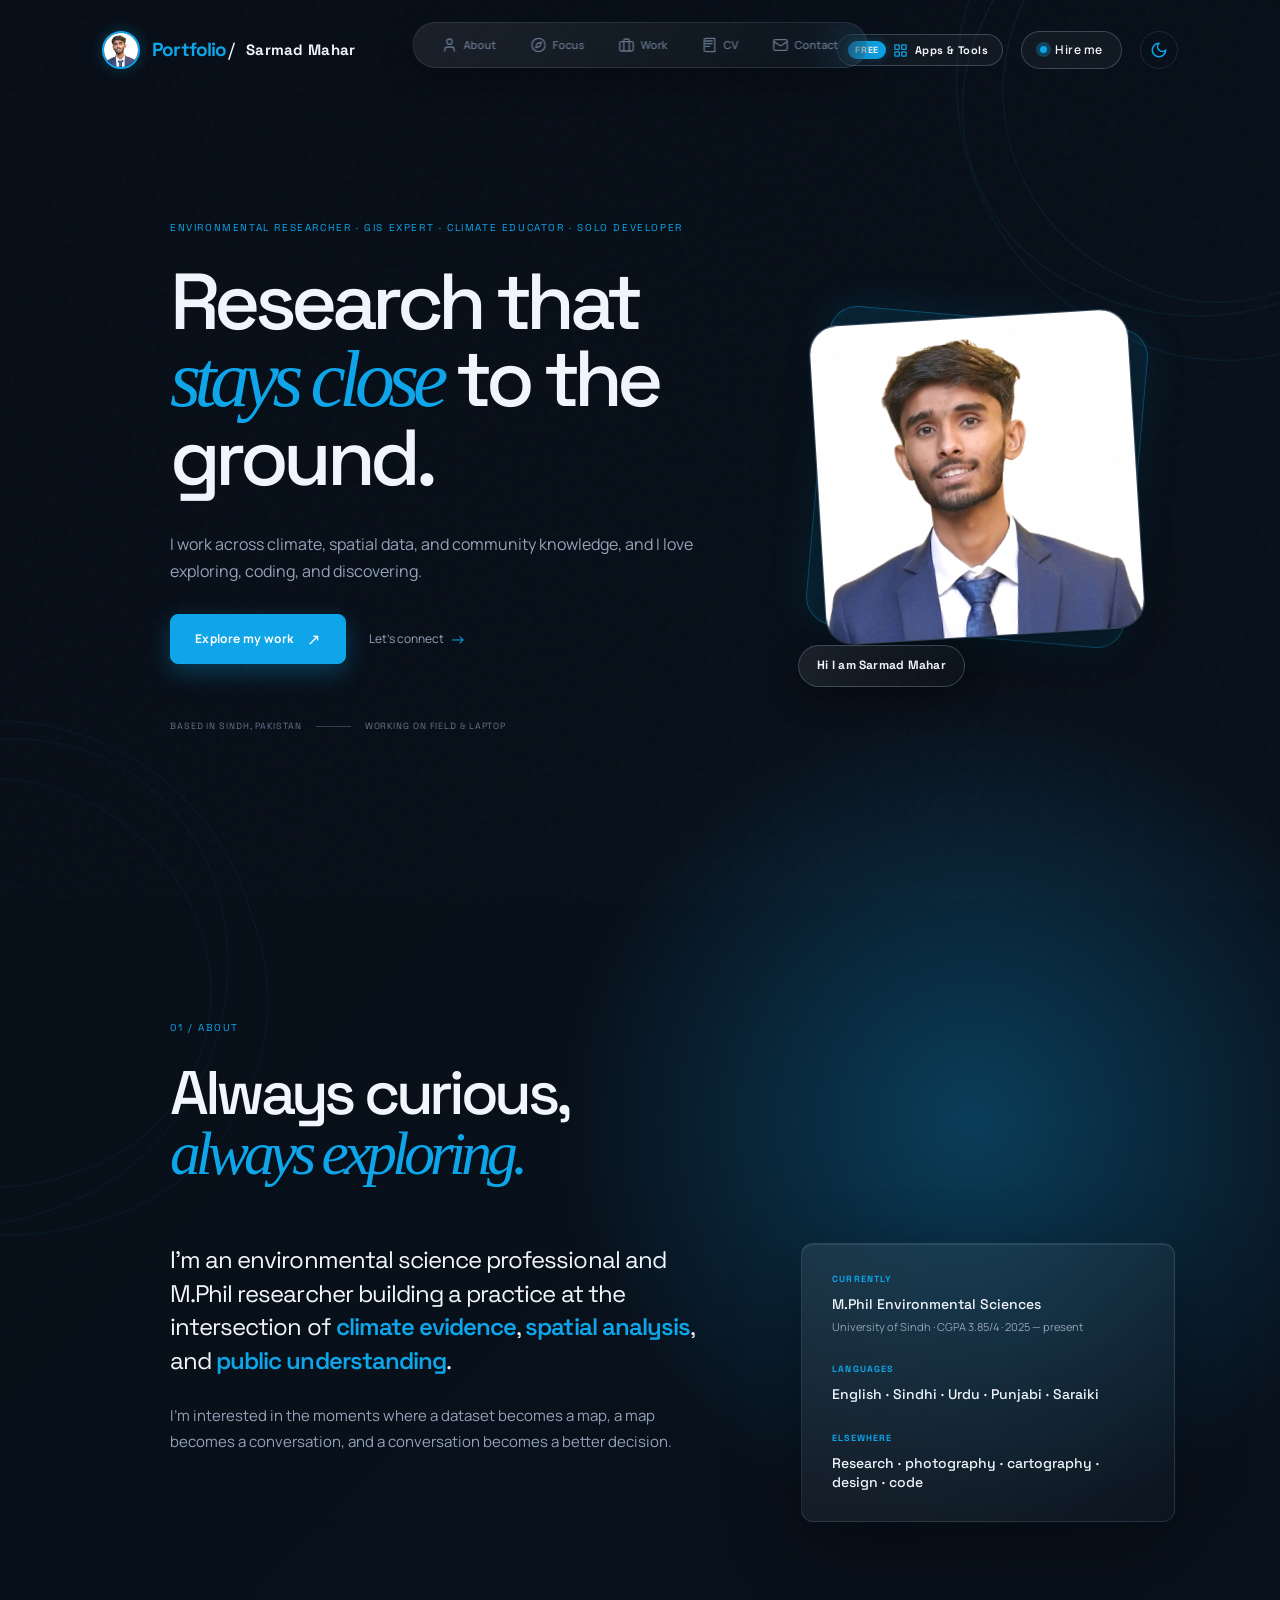
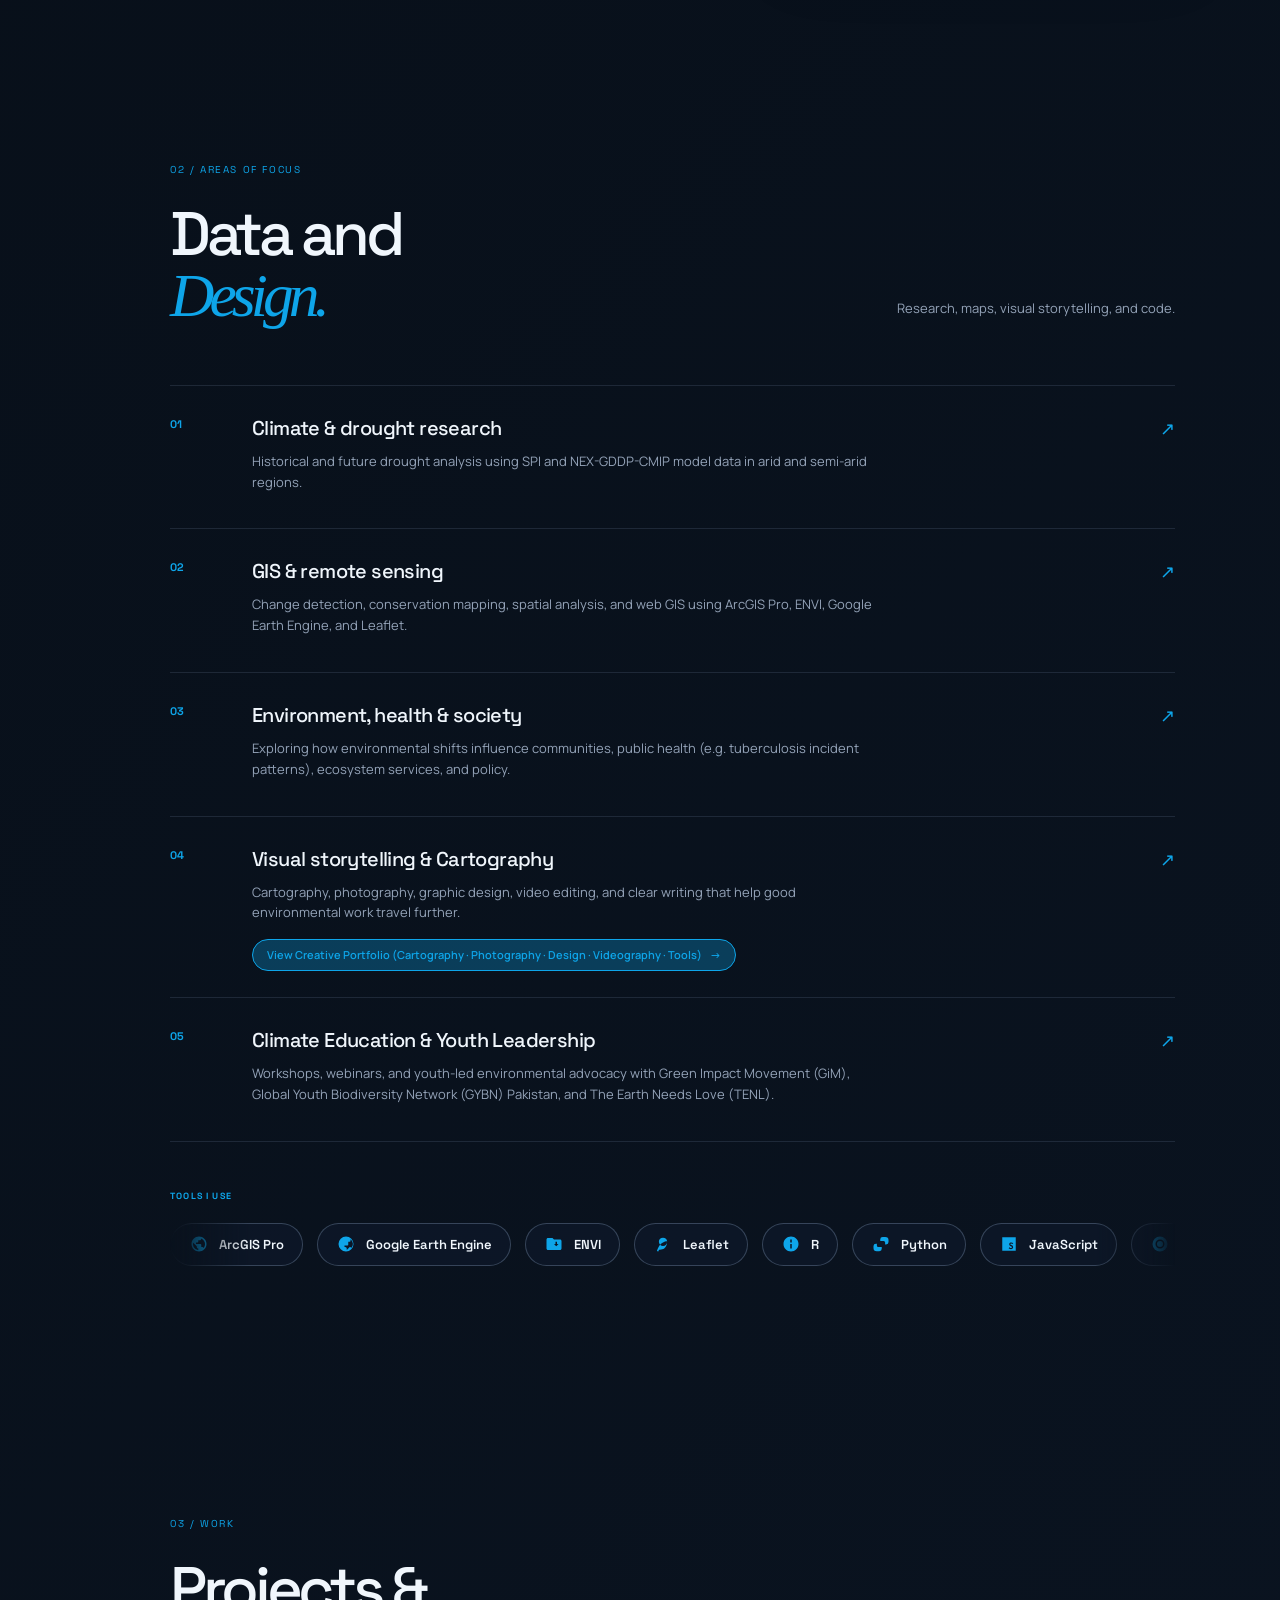
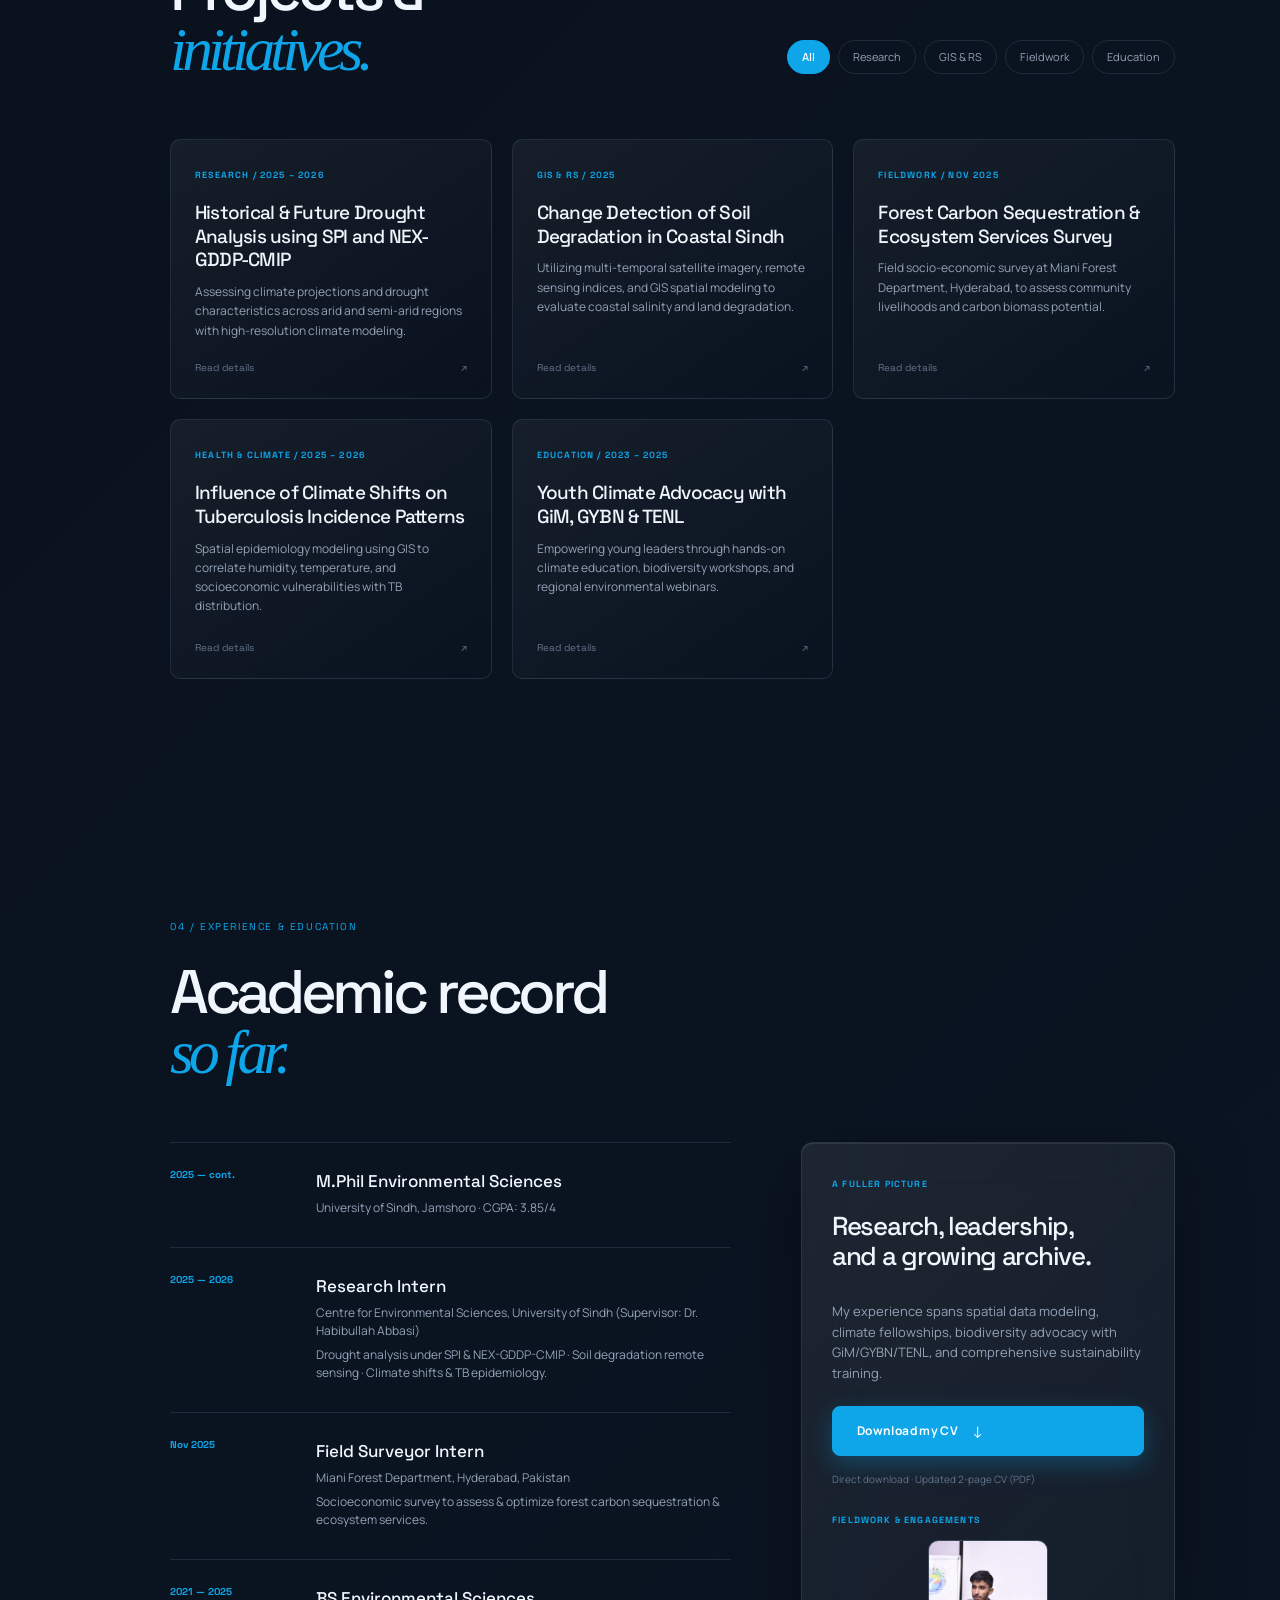
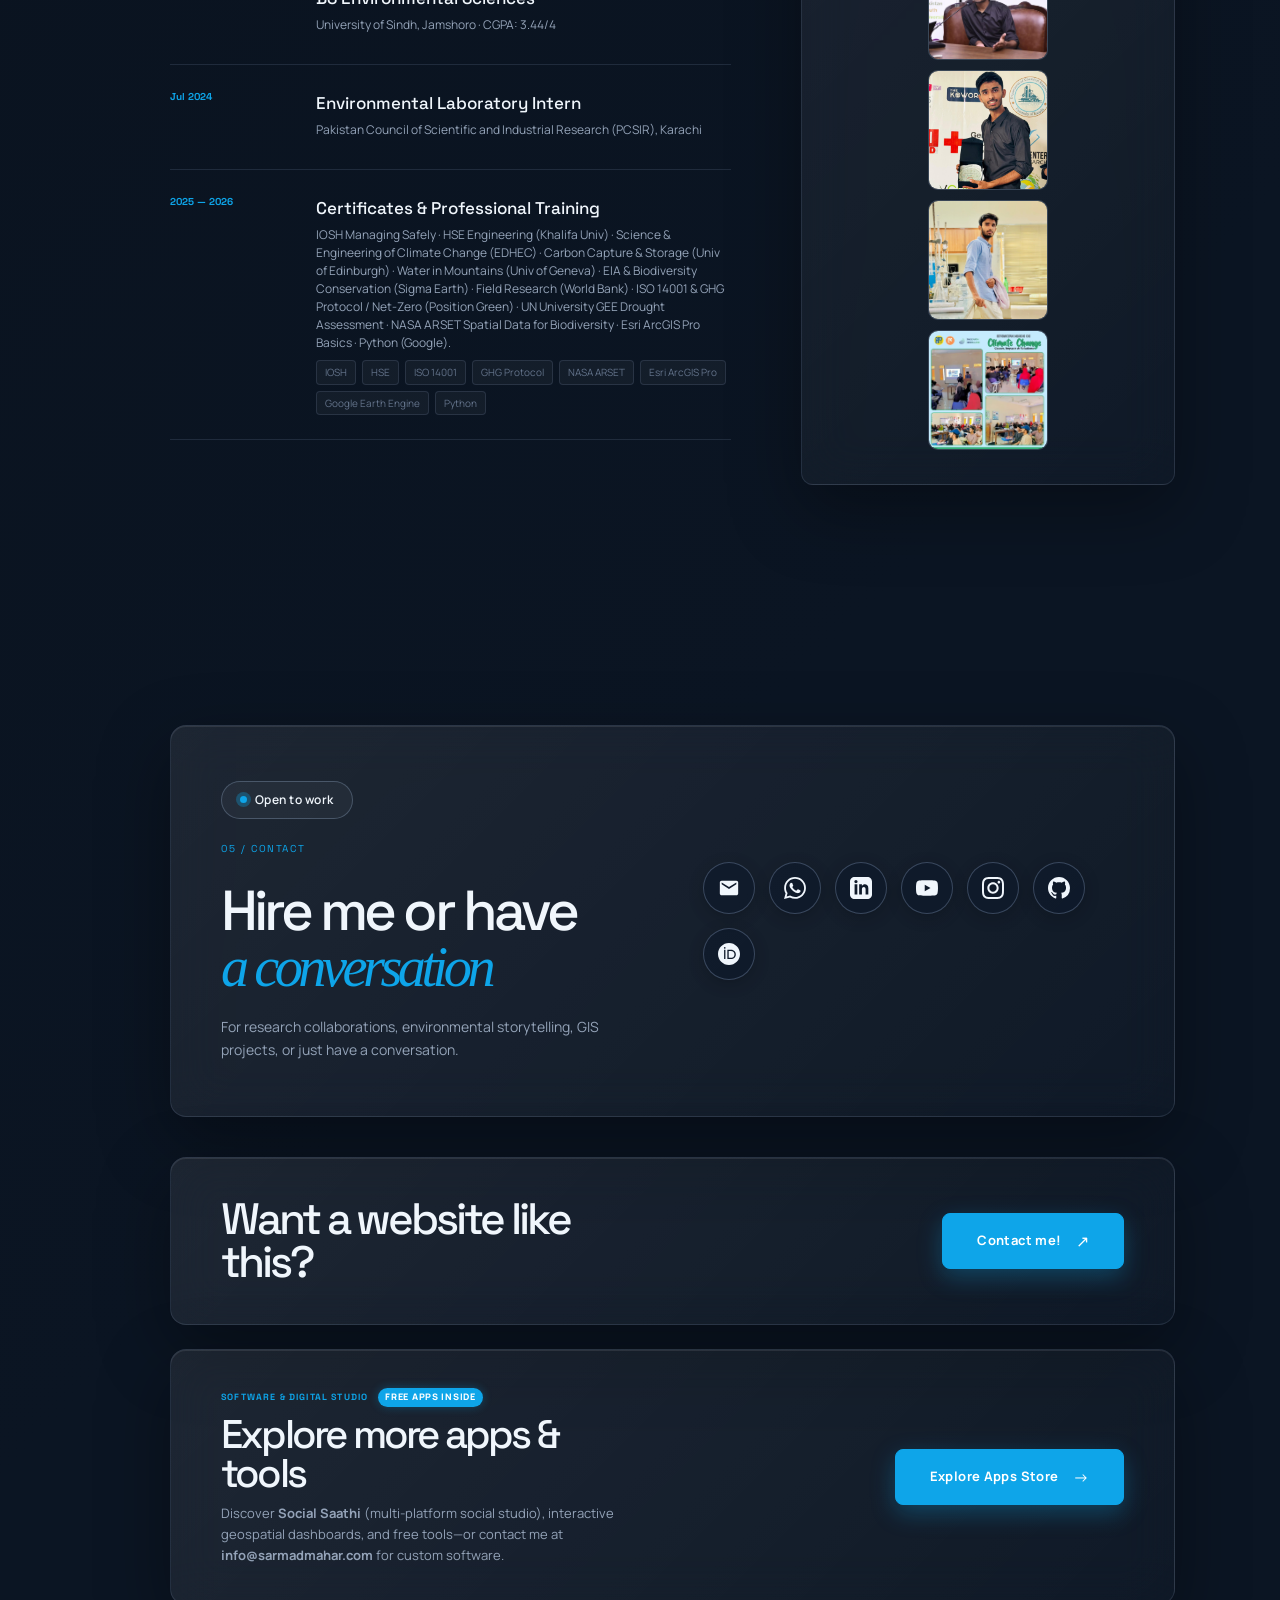
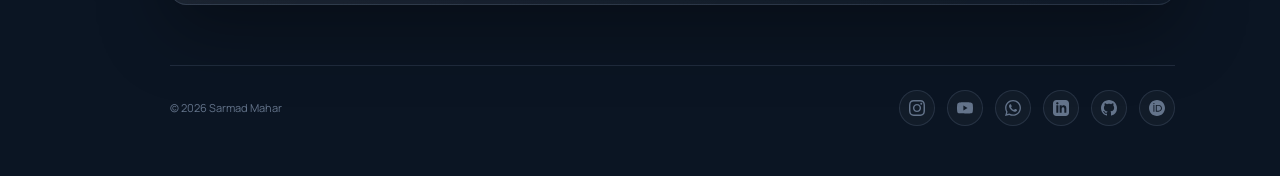
==== commit 8ee3fa0f: "Restore dataset statement and Elsewhere facts to About section" ====
--- a/Portfolio/index.html
+++ b/Portfolio/index.html
@@ -212,6 +212,7 @@
           <p class="large-copy">I’m an environmental science professional and M.Phil researcher building a practice at
             the intersection of <strong>climate evidence</strong>, <strong>spatial analysis</strong>, and <strong>public
               understanding</strong>.</p>
+          <p>I’m interested in the moments where a dataset becomes a map, a map becomes a conversation, and a conversation becomes a better decision.</p>
         </div>
         <div class="about-facts glass">
           <div>
@@ -222,6 +223,10 @@
           <div>
             <span class="fact-label">Languages</span>
             <strong>English · Sindhi · Urdu · Punjabi · Saraiki</strong>
+          </div>
+          <div>
+            <span class="fact-label">Elsewhere</span>
+            <strong>Research · photography · cartography · design · code</strong>
           </div>
         </div>
       </div>
